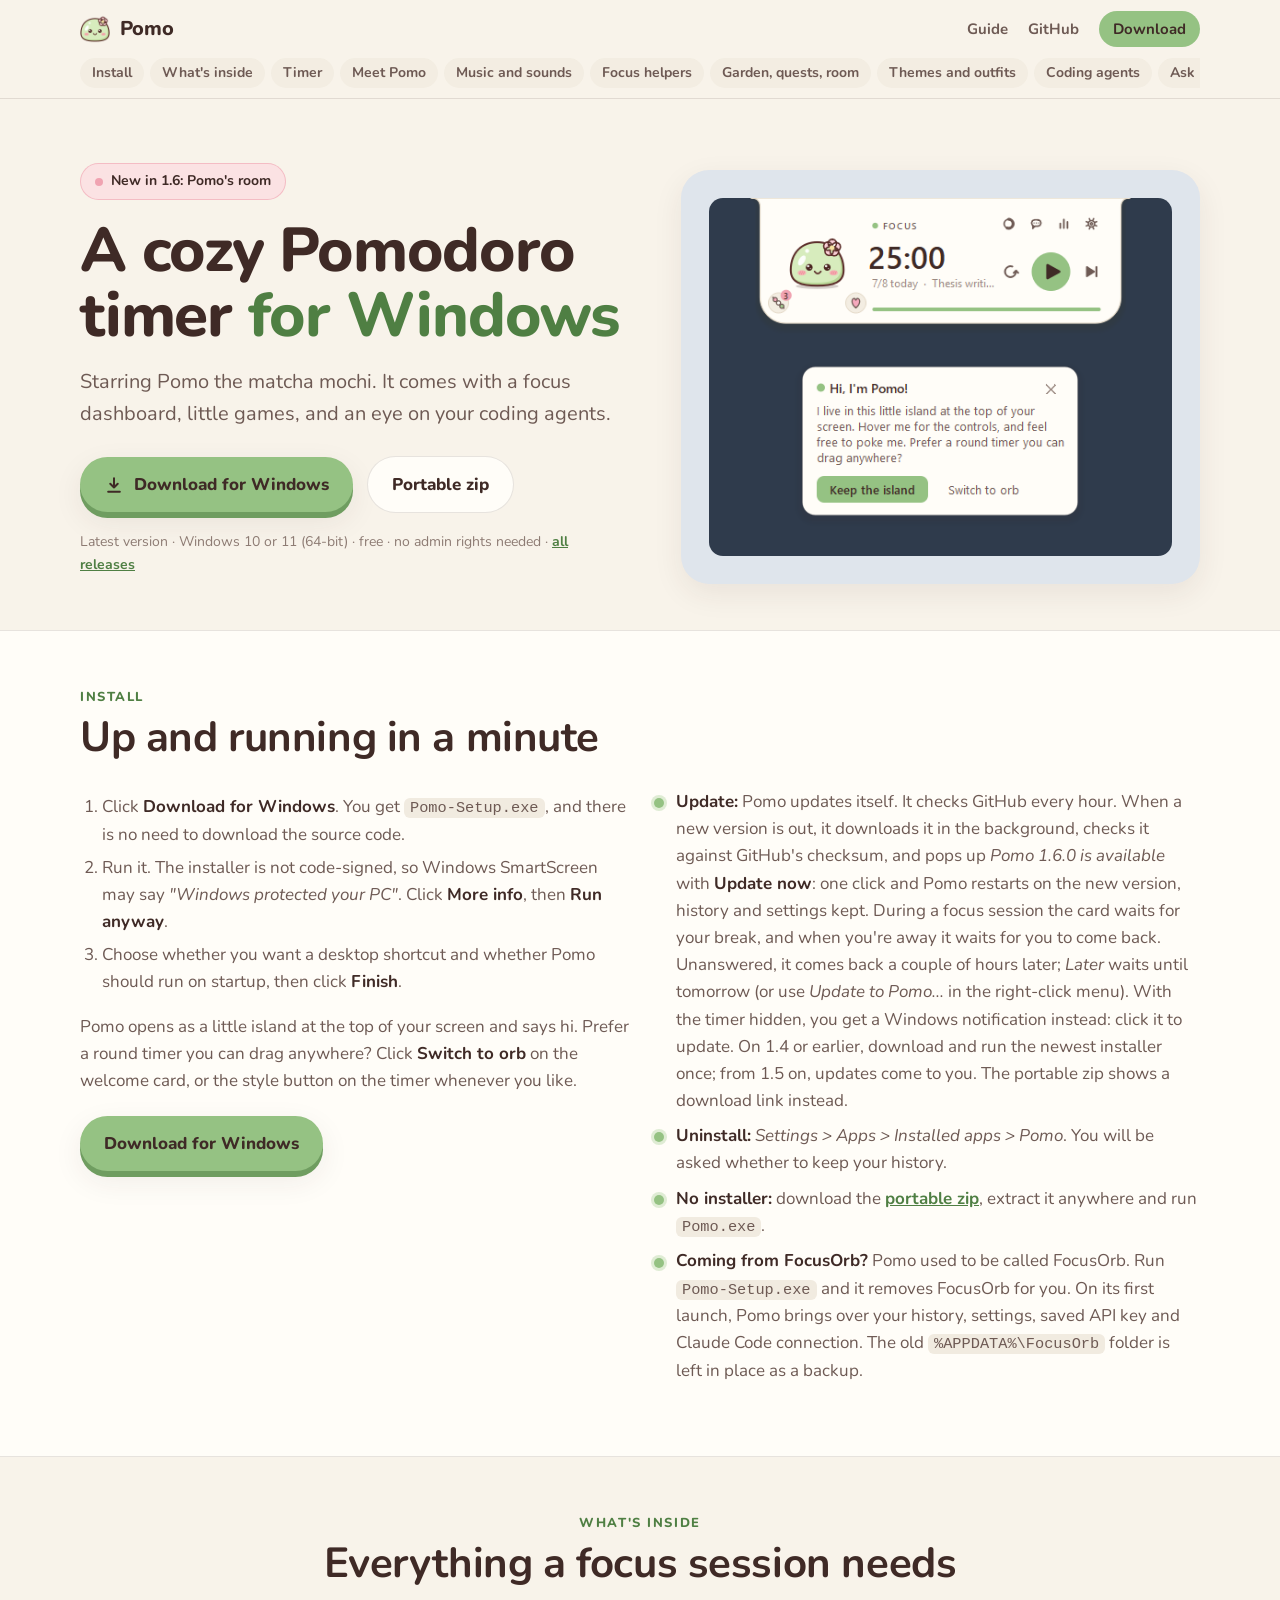
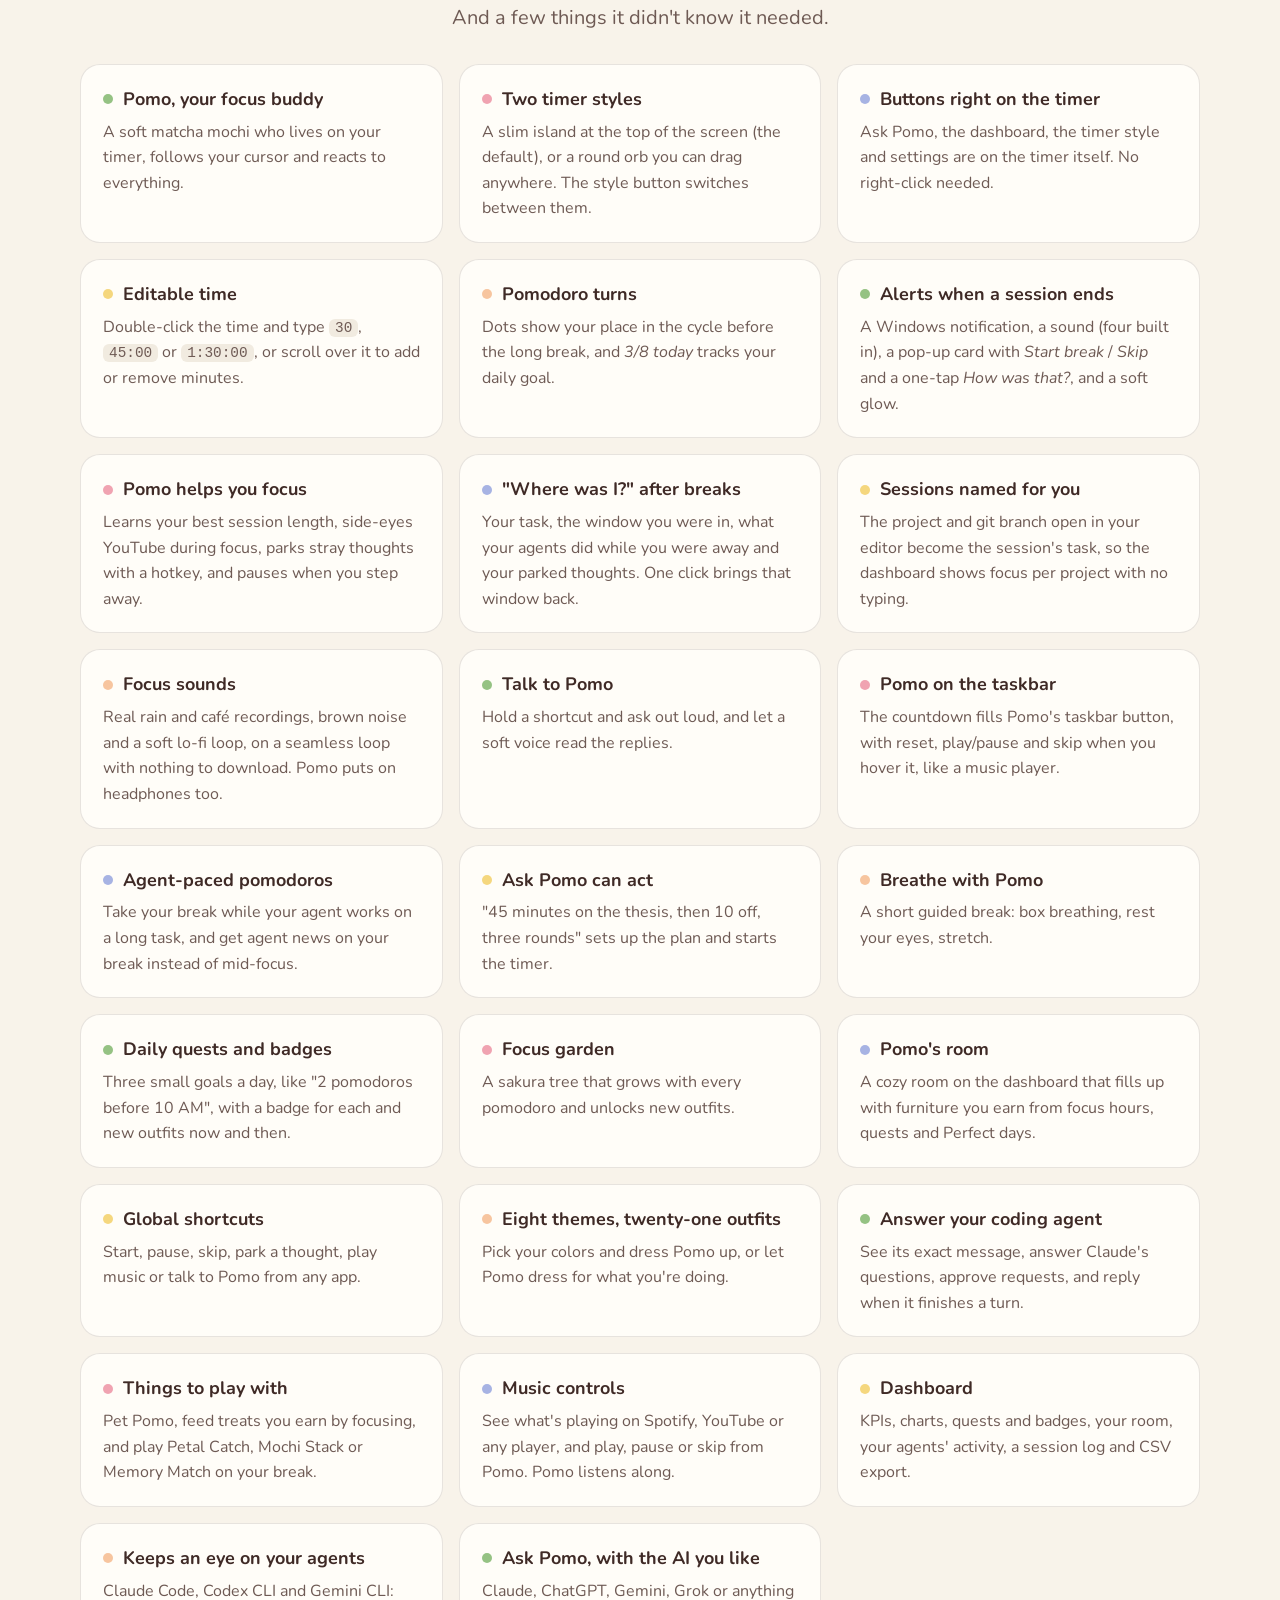
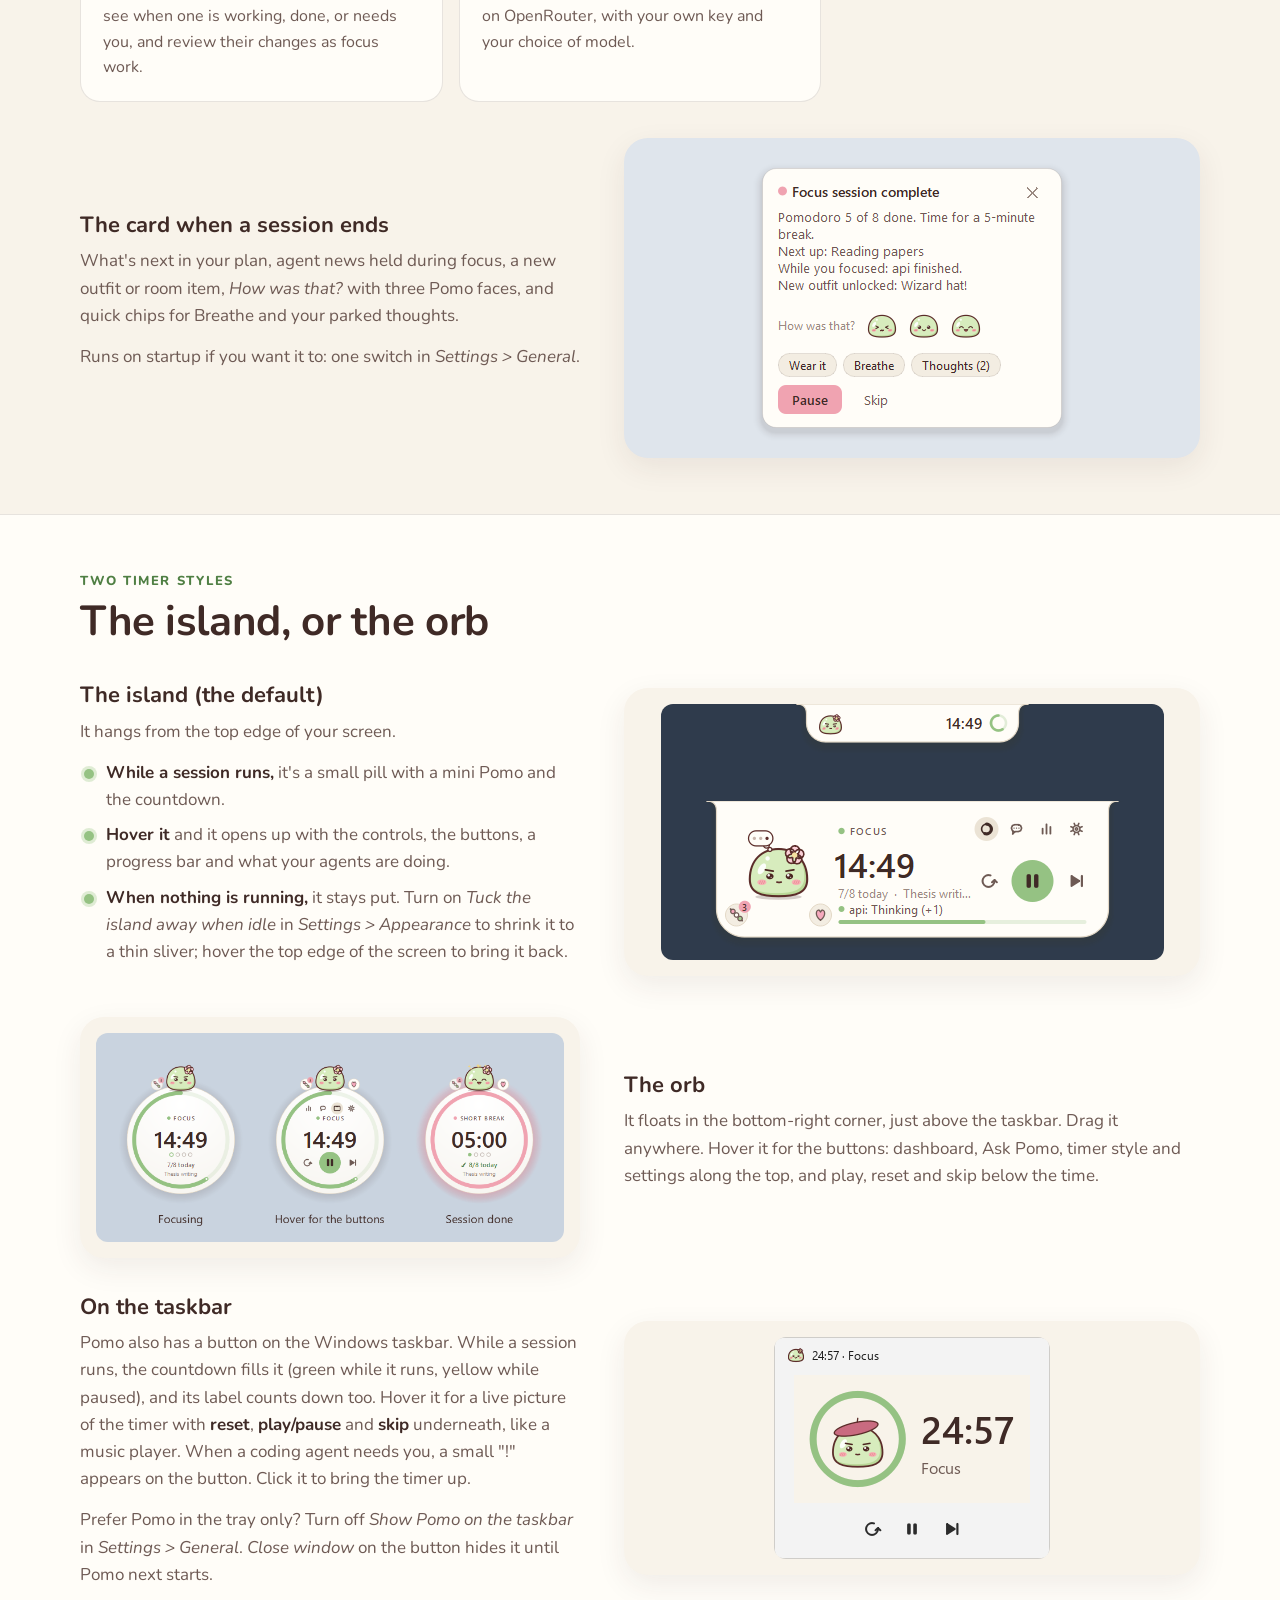
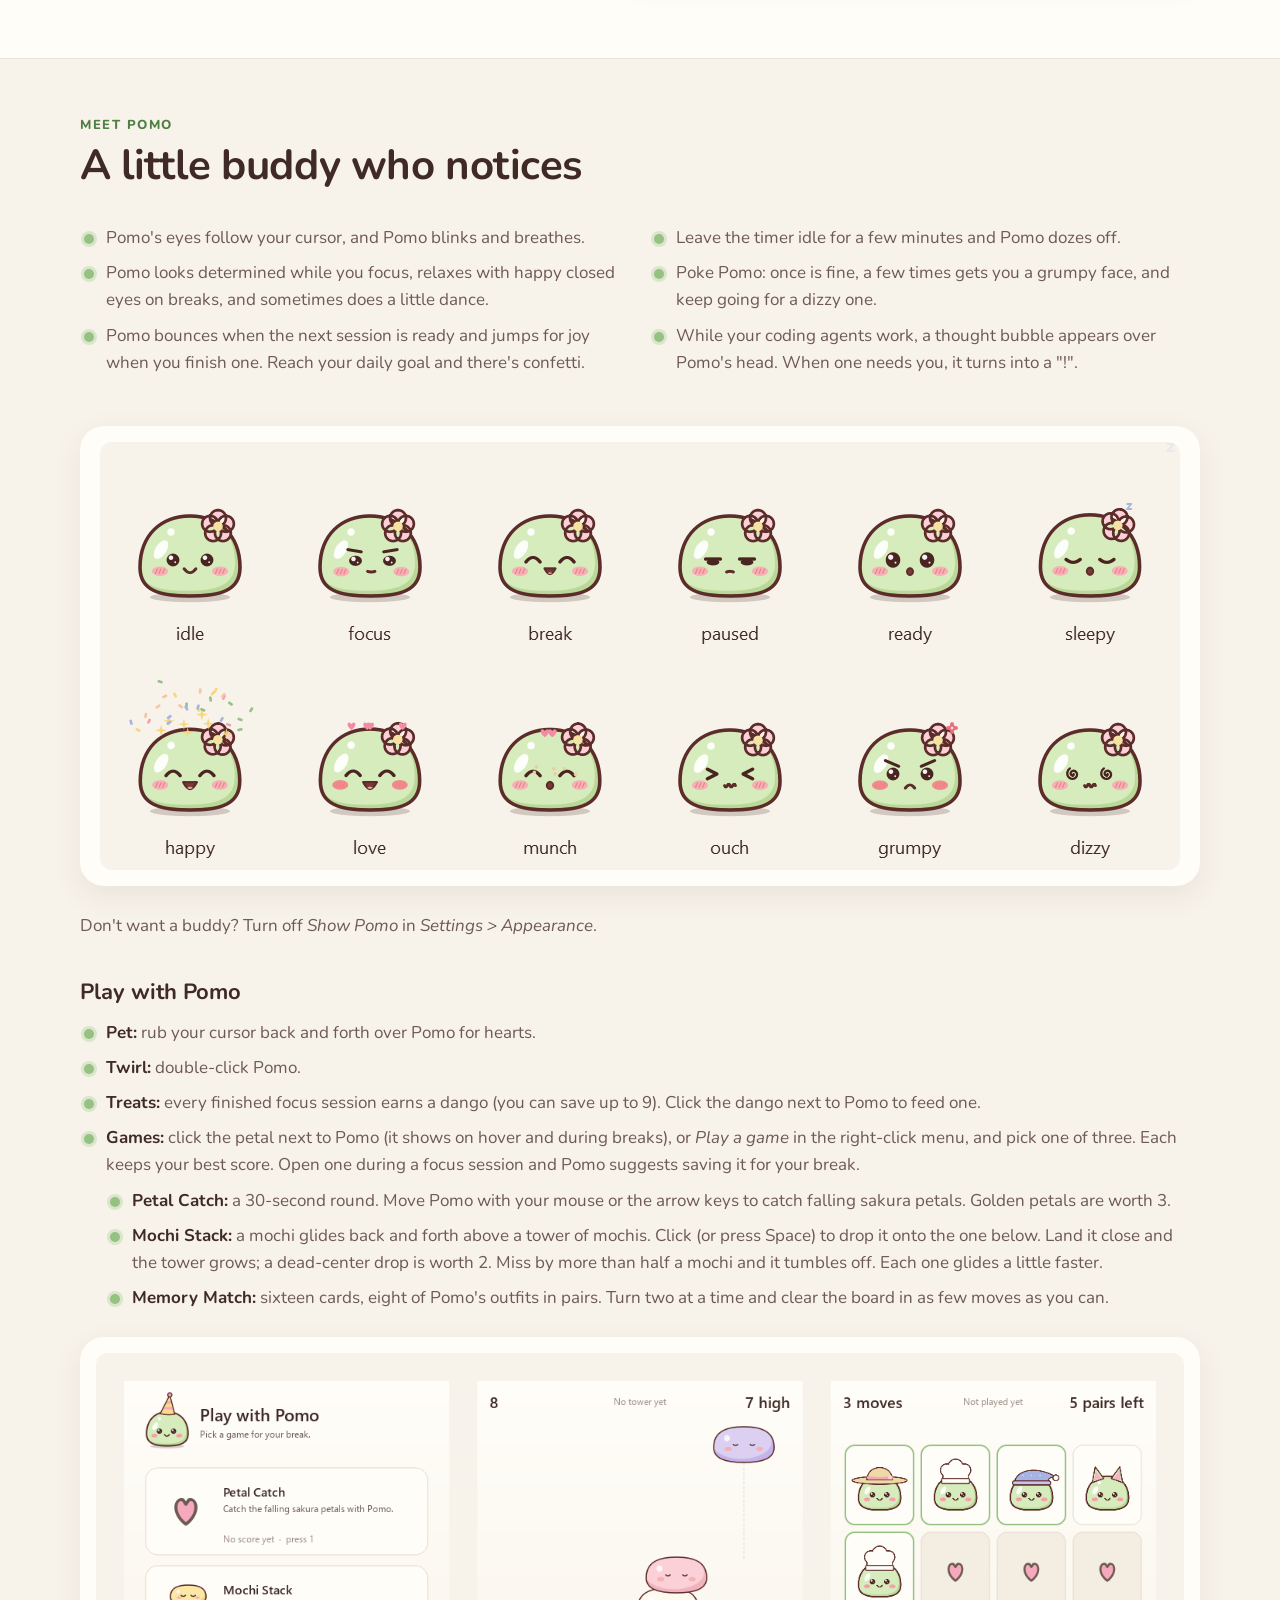
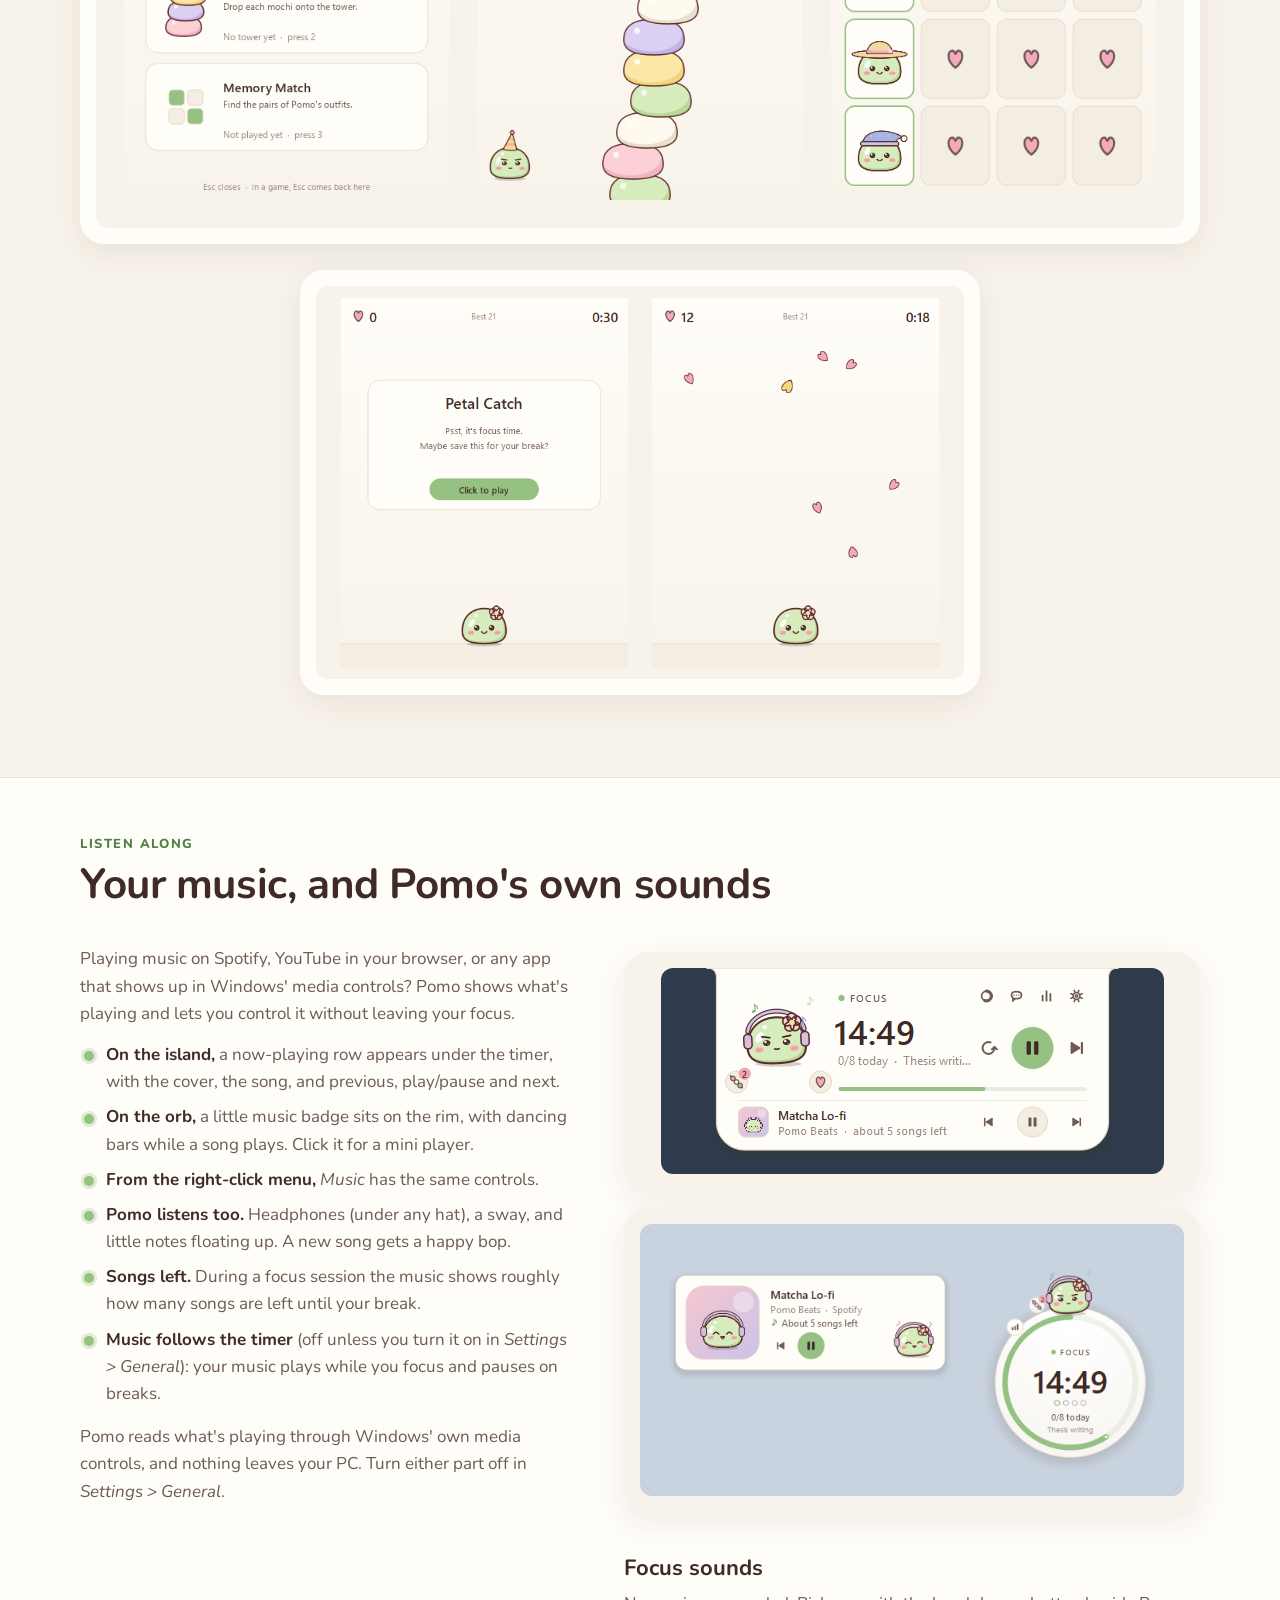
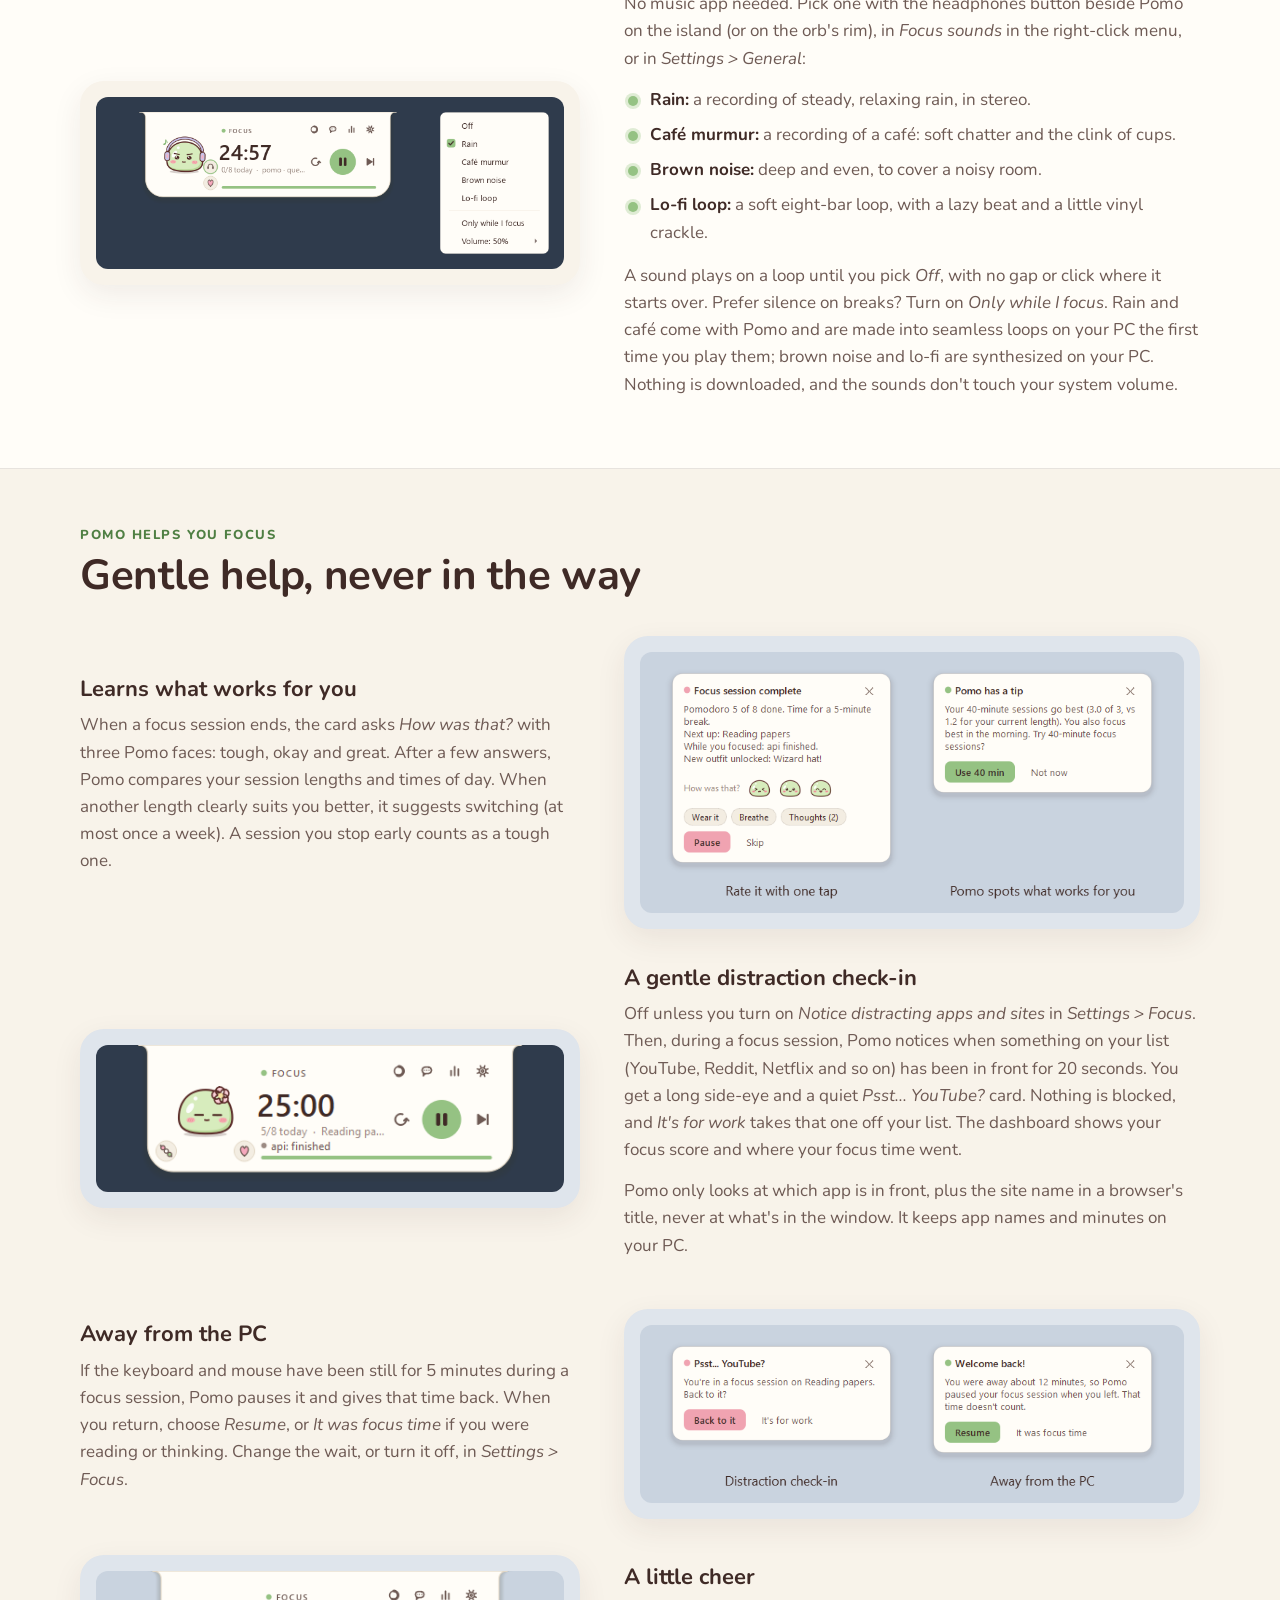
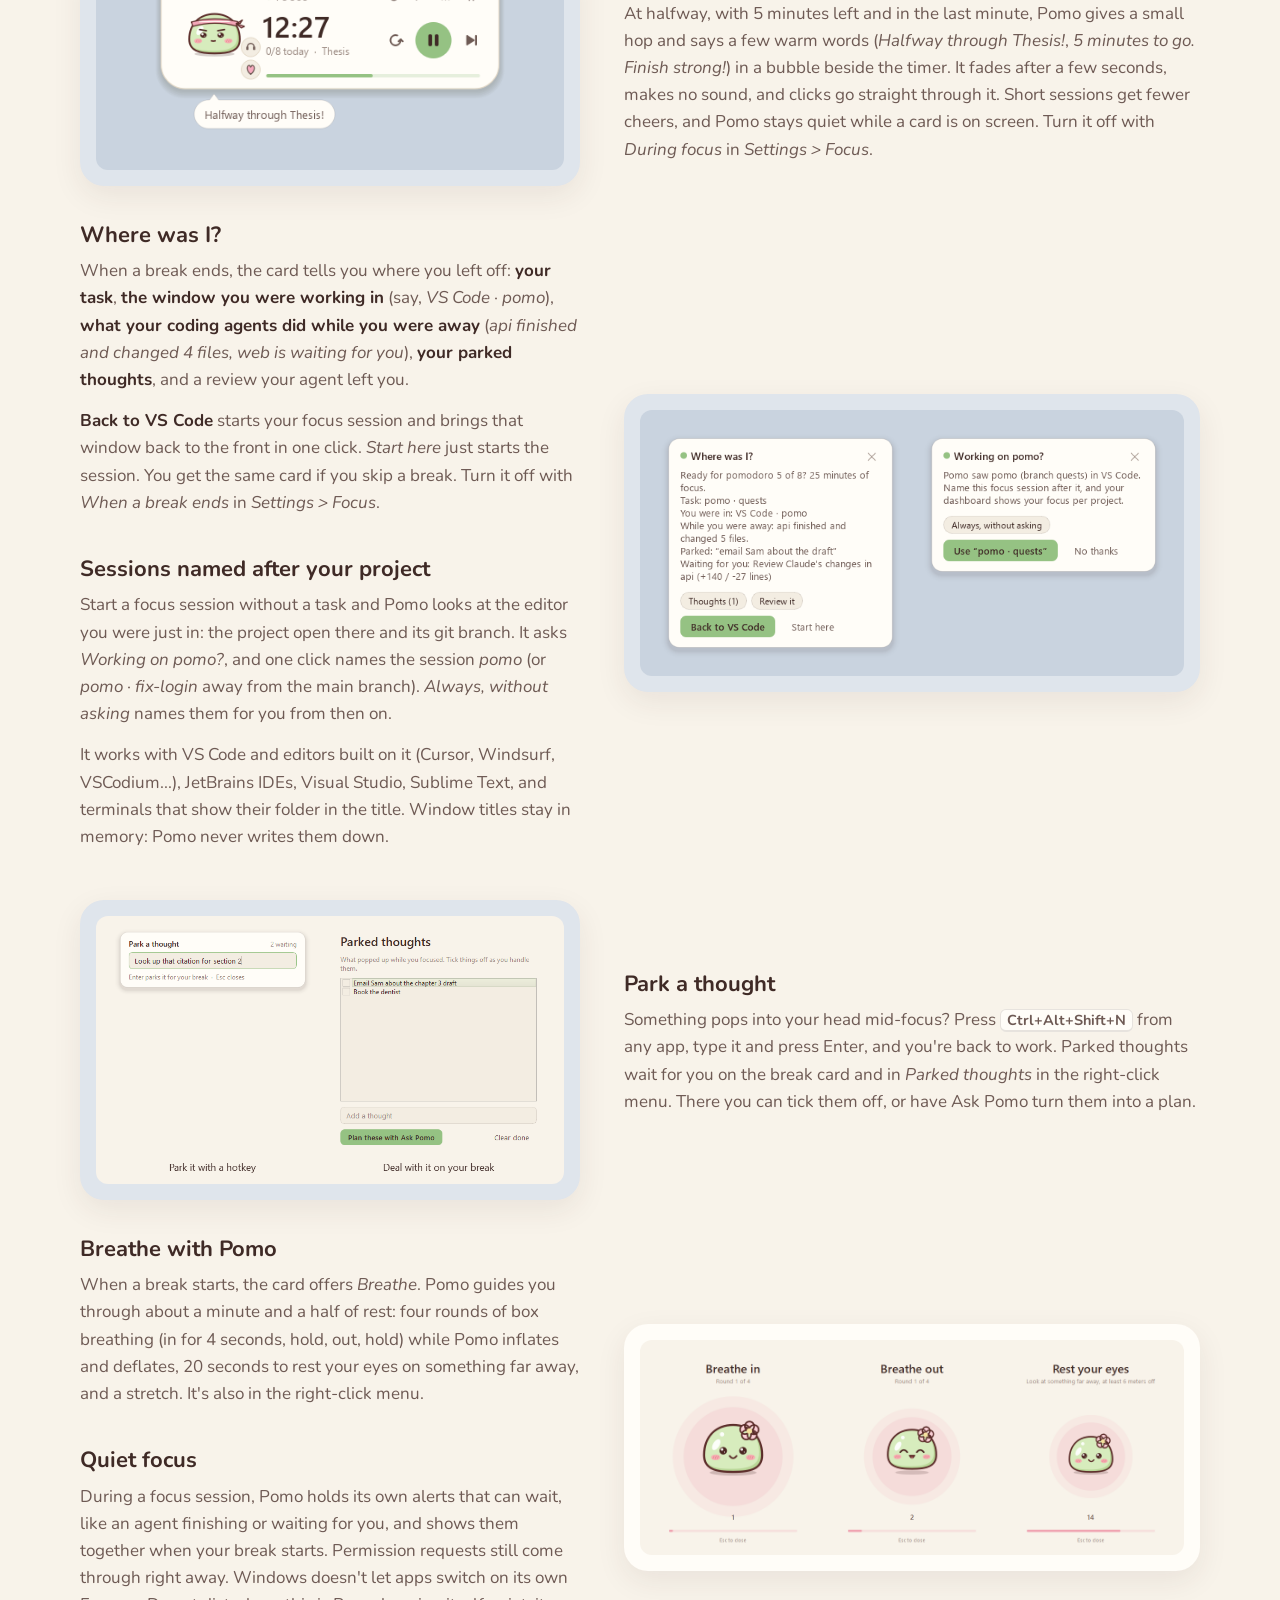
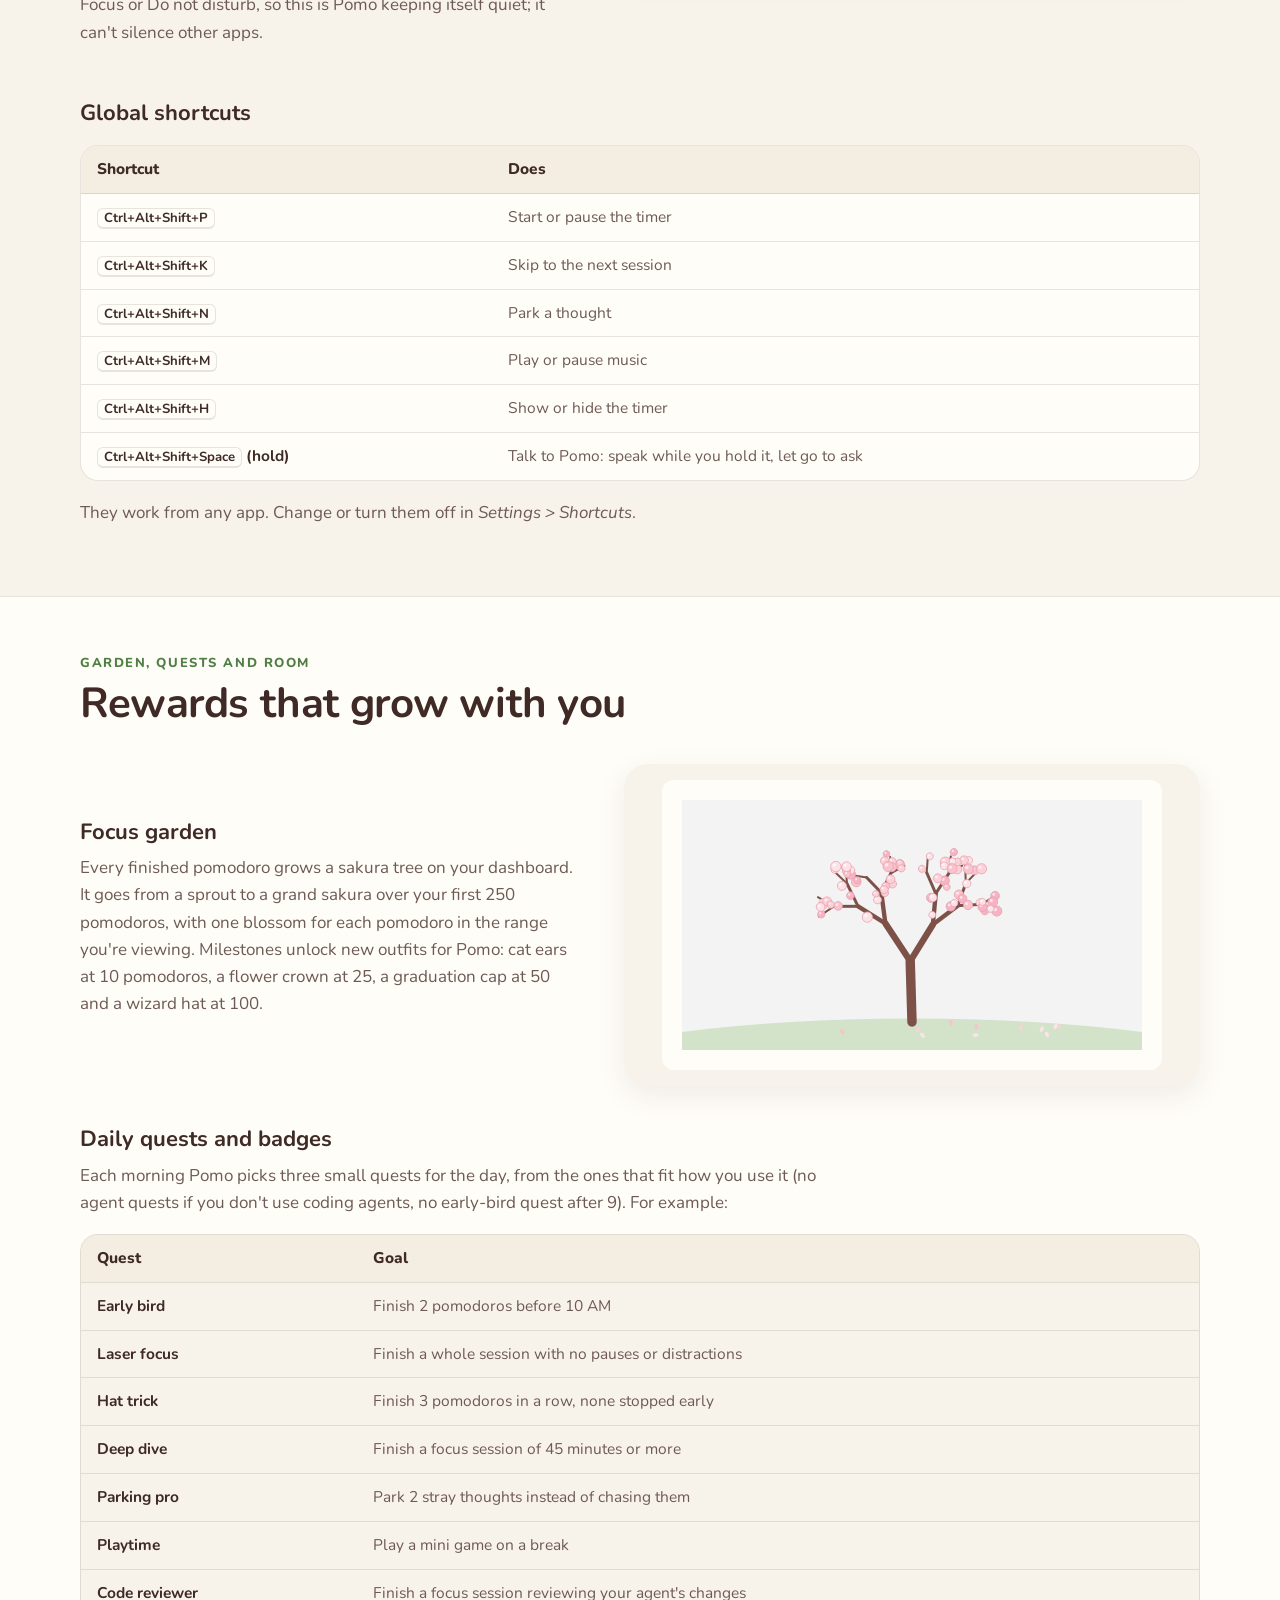
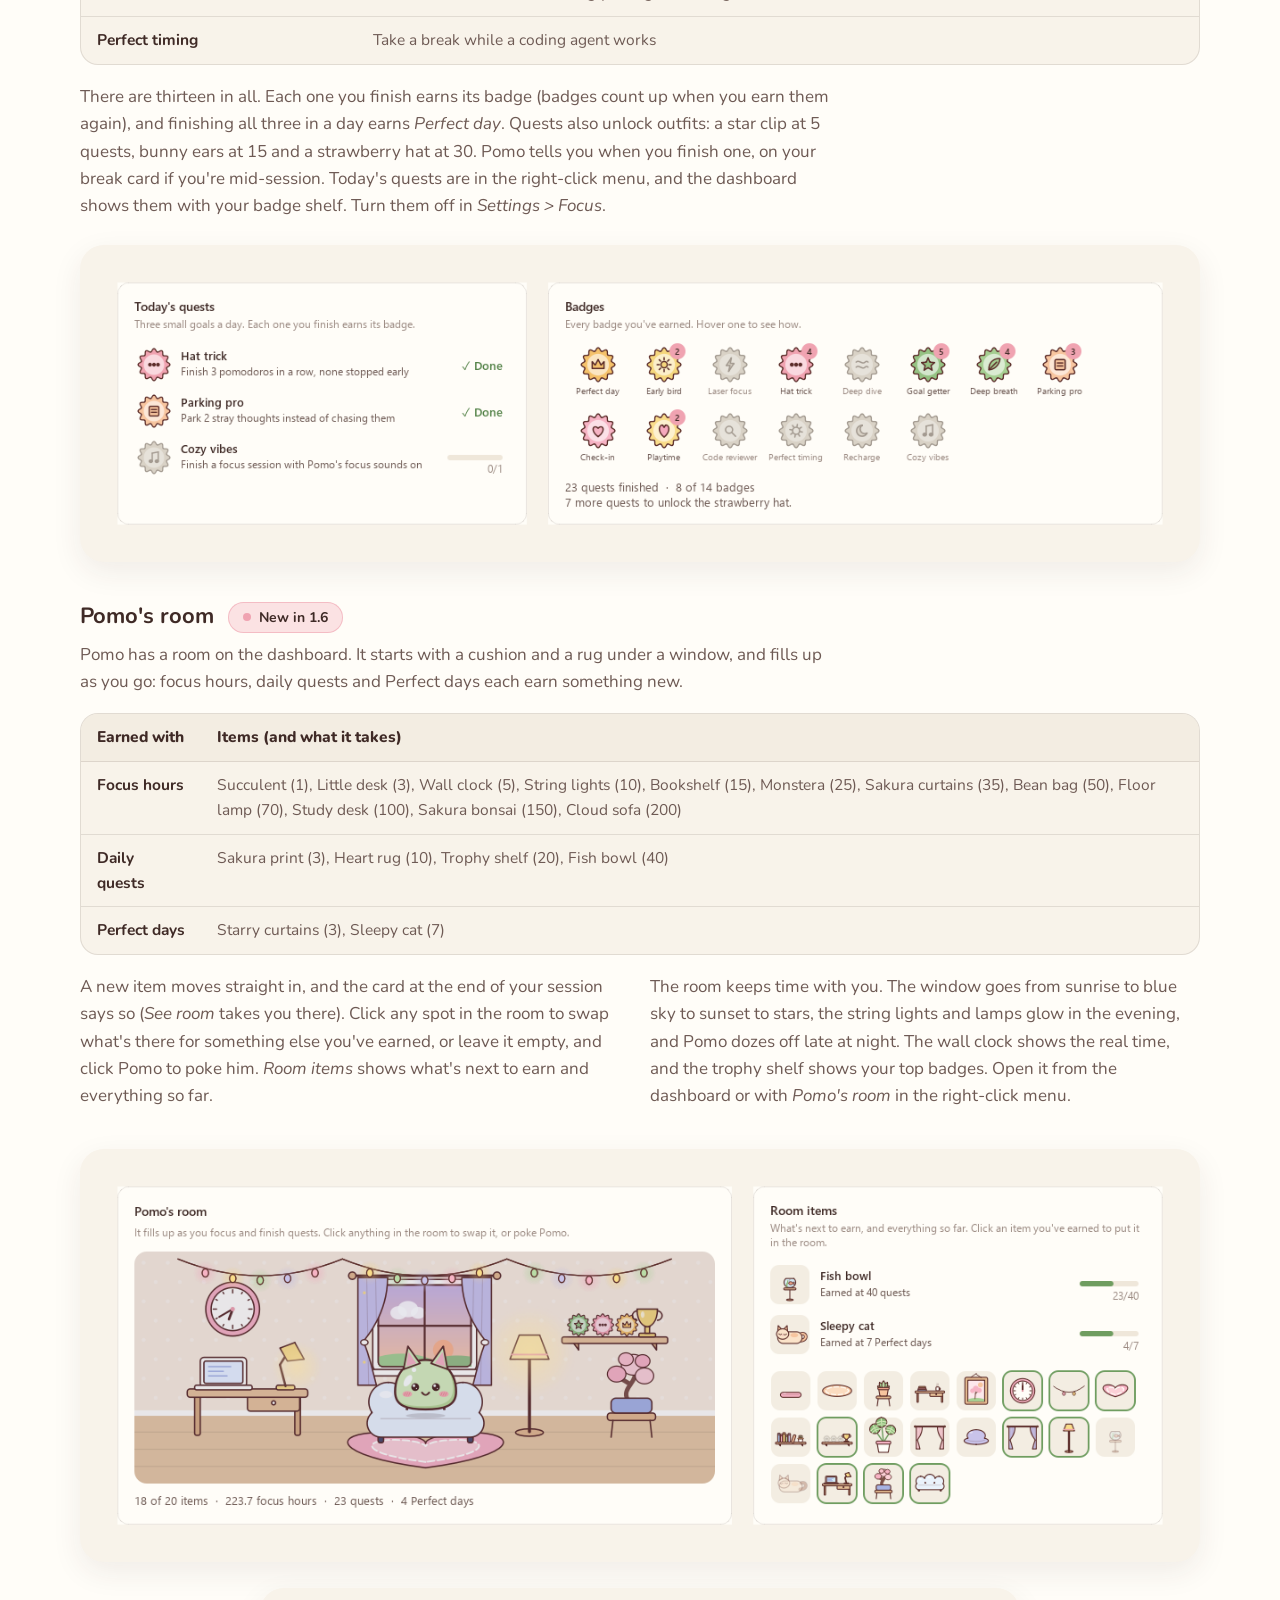
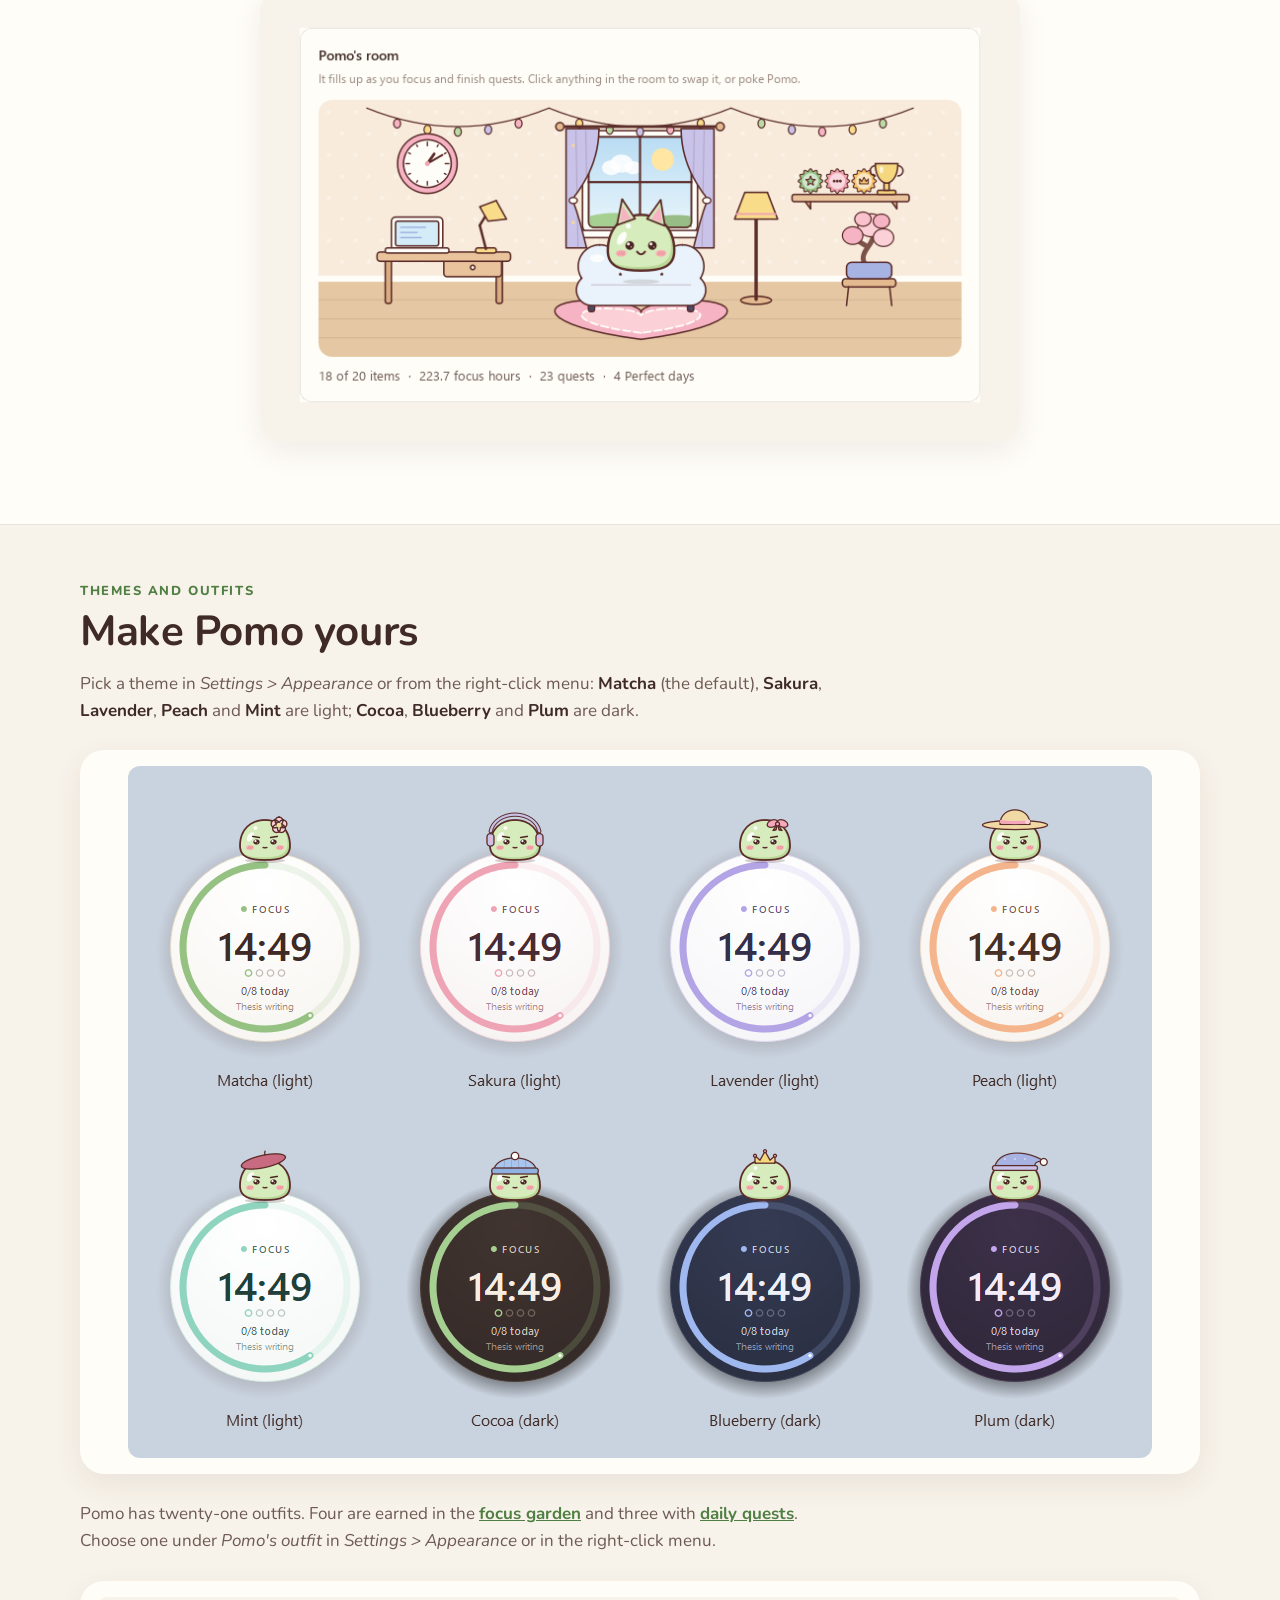
==== docs/index.html @ 57f3928c "Pomo 1.6.1: update pop-up, faster dashboard Updates - Check GitHub every hour (was every 6 hours) - " ====
<!doctype html>
<html lang="en">
<head>
<meta charset="utf-8">
<meta name="viewport" content="width=device-width, initial-scale=1">
<title>Pomo: a cozy Pomodoro timer for Windows</title>
<meta name="description" content="A cozy Pomodoro timer for Windows, starring Pomo the matcha mochi. Focus sessions, gentle breaks, daily quests, a room that fills up as you focus, and an eye on your coding agents. Free.">
<meta property="og:title" content="Pomo: a cozy Pomodoro timer for Windows">
<meta property="og:description" content="Focus with Pomo the matcha mochi. Free for Windows 10 and 11.">
<meta property="og:image" content="https://sahilwagh99.github.io/pomo/room.png">
<meta property="og:url" content="https://sahilwagh99.github.io/pomo/">
<meta name="twitter:card" content="summary_large_image">
<link rel="icon" type="image/png" href="icon.png">
<link rel="preconnect" href="https://fonts.googleapis.com">
<link rel="preconnect" href="https://fonts.gstatic.com" crossorigin>
<link href="https://fonts.googleapis.com/css2?family=Nunito:wght@400;600;700;800&display=swap" rel="stylesheet">
<style>
  :root {
    --page: #f8f3ea;
    --surface: #fffdf8;
    --raised: #f3ede2;
    --ink: #3f2a26;
    --ink-2: #6e5a54;
    --muted: #8d7b73;
    --line: rgba(63, 42, 38, 0.12);
    --matcha: #95c283;
    --matcha-deep: #4f7f43;
    --sakura: #f0a3b1;
    --lavender: #a7b3e3;
    --butter: #f5d77e;
    --peach: #f7c59f;
    --desk: #dfe5ec;
    --code: #f1ebe0;
    --shadow: 0 10px 30px rgba(63, 42, 38, 0.08);
  }
  @media (prefers-color-scheme: dark) {
    :root {
      --page: #251e1c;
      --surface: #2f2623;
      --raised: #3a2f2b;
      --ink: #f6ede3;
      --ink-2: #d2c3b6;
      --muted: #a39188;
      --line: rgba(246, 237, 227, 0.12);
      --matcha: #a6cf92;
      --matcha-deep: #a9cf8f;
      --desk: #3a3440;
      --code: #3a2f2b;
      --shadow: 0 10px 30px rgba(0, 0, 0, 0.35);
    }
  }
  * { box-sizing: border-box; }
  html { scroll-behavior: smooth; scroll-padding-top: 116px; }
  body {
    margin: 0;
    background: var(--page);
    color: var(--ink);
    font: 17px/1.6 "Nunito", "Segoe UI", system-ui, sans-serif;
    -webkit-font-smoothing: antialiased;
  }
  img { max-width: 100%; height: auto; display: block; }
  a { color: inherit; }
  p a, li a, td a { color: var(--matcha-deep); font-weight: 700; }
  code { background: var(--code); padding: 1px 6px; border-radius: 6px; font-size: .9em;
         font-family: "Cascadia Code", Consolas, monospace; overflow-wrap: anywhere; }
  kbd { background: var(--surface); border: 1px solid var(--line); border-bottom-width: 2px; border-radius: 6px;
        padding: 0 6px; font: 700 .85em "Nunito", "Segoe UI", sans-serif; white-space: nowrap; }
  pre { background: var(--code); border-radius: 14px; padding: 16px 18px; overflow-x: auto; font-size: 14px; line-height: 1.5; }
  pre code { background: none; padding: 0; }
  .wrap { width: min(1120px, 100% - 32px); margin-inline: auto; }

  /* nav */
  header.top { position: sticky; top: 0; z-index: 10; background: color-mix(in srgb, var(--page) 90%, transparent);
               backdrop-filter: blur(10px); border-bottom: 1px solid var(--line); }
  .bar { display: flex; align-items: center; gap: 24px; height: 58px; }
  .brand { display: flex; align-items: center; gap: 10px; font-weight: 800; font-size: 20px; text-decoration: none; }
  .brand img { width: 30px; height: 30px; }
  .bar .links { display: flex; gap: 20px; margin-left: auto; font-weight: 700; font-size: 15px; align-items: center; }
  .bar .links a { text-decoration: none; color: var(--ink-2); }
  .bar .links a:hover { color: var(--ink); }
  .bar .links a.get { background: var(--matcha); color: #3f2a26; padding: 6px 14px; border-radius: 999px; }
  .sections { display: flex; gap: 6px; overflow-x: auto; padding: 0 0 10px; scrollbar-width: none; }
  .sections::-webkit-scrollbar { display: none; }
  .sections a { flex: none; text-decoration: none; font-size: 14px; font-weight: 700; color: var(--ink-2);
                padding: 4px 12px; border-radius: 999px; background: var(--raised); }
  .sections a:hover { color: var(--ink); background: color-mix(in srgb, var(--matcha) 35%, var(--raised)); }

  /* buttons */
  .btn { display: inline-flex; align-items: center; gap: 10px; padding: 14px 24px; border-radius: 999px;
         font-weight: 800; font-size: 17px; text-decoration: none; transition: transform .15s ease, box-shadow .15s ease; }
  .btn:hover { transform: translateY(-2px); }
  .btn-primary { background: var(--matcha); color: #3f2a26; box-shadow: 0 6px 0 #6f9d60, var(--shadow); }
  .btn-primary:hover { box-shadow: 0 8px 0 #6f9d60, var(--shadow); }
  .btn-secondary { background: var(--surface); color: var(--ink); border: 1.5px solid var(--line); }
  .btn svg { width: 20px; height: 20px; }

  /* hero */
  .hero { padding: 64px 0 40px; }
  .hero .wrap { display: grid; grid-template-columns: 1.05fr 1fr; gap: 56px; align-items: center; }
  .chip { display: inline-flex; align-items: center; gap: 8px; padding: 6px 14px; border-radius: 999px;
          background: color-mix(in srgb, var(--sakura) 30%, var(--surface)); color: var(--ink); font-weight: 700;
          font-size: 14px; text-decoration: none; border: 1px solid color-mix(in srgb, var(--sakura) 60%, transparent); }
  .chip::before { content: ""; width: 8px; height: 8px; border-radius: 50%; background: var(--sakura); }
  h1 { font-size: clamp(38px, 5.4vw, 62px); line-height: 1.05; letter-spacing: -0.02em; margin: 18px 0; font-weight: 800; }
  h1 .soft { color: var(--matcha-deep); }
  .lead { font-size: 20px; color: var(--ink-2); margin: 0 0 26px; max-width: 36em; }
  .actions { display: flex; flex-wrap: wrap; gap: 14px; align-items: center; }
  .fine { margin-top: 18px; color: var(--muted); font-size: 14px; }
  .stage { background: var(--desk); border-radius: 28px; padding: 28px; box-shadow: var(--shadow); }
  .stage img { margin-inline: auto; border-radius: 14px; }

  /* sections */
  section { padding: 56px 0; }
  section.alt { background: var(--surface); border-block: 1px solid var(--line); }
  section.alt .shot, section.alt .card, section.alt .table-wrap { background: var(--page); }
  .eyebrow { text-transform: uppercase; letter-spacing: .12em; font-size: 13px; font-weight: 800; color: var(--matcha-deep); }
  h2 { font-size: clamp(30px, 3.6vw, 42px); line-height: 1.15; margin: 6px 0 14px; letter-spacing: -0.01em; }
  h3 { font-size: 22px; margin: 40px 0 8px; line-height: 1.25; }
  h3:first-child { margin-top: 0; }
  h4 { font-size: 18px; margin: 0 0 6px; }
  p { margin: 0 0 14px; }
  .muted { color: var(--ink-2); }
  .center { text-align: center; }
  .center .lead { margin-inline: auto; }
  .prose { max-width: 760px; }
  .prose p, .prose li { color: var(--ink-2); }

  ul.dots { padding: 0; margin: 12px 0 16px; list-style: none; }
  ul.dots li { padding-left: 26px; position: relative; margin: 8px 0; color: var(--ink-2); }
  ul.dots li::before { content: ""; position: absolute; left: 4px; top: .6em; width: 10px; height: 10px; border-radius: 50%;
                       background: var(--matcha); box-shadow: 0 0 0 3px color-mix(in srgb, var(--matcha) 30%, transparent); }
  ul.dots li b, .prose b { color: var(--ink); }
  ul.dots ul { margin: 6px 0 0; }
  ol.steps { padding-left: 22px; color: var(--ink-2); }
  ol.steps li { margin: 6px 0; }
  ol.steps b { color: var(--ink); }

  /* layout pieces */
  .spot { display: grid; grid-template-columns: 1fr 1.15fr; gap: 44px; align-items: center; margin-top: 36px; }
  .spot.flip > :first-child { order: 2; }
  .shot { background: var(--surface); border-radius: 24px; padding: 16px; box-shadow: var(--shadow); }
  .shot img { border-radius: 12px; margin-inline: auto; }
  .shot.desk { background: var(--desk); }
  .shot.small img { max-width: 360px; }
  .figure { margin: 26px 0; }
  .two { display: grid; grid-template-columns: 1fr 1fr; gap: 20px; }
  .grid { display: grid; grid-template-columns: repeat(3, 1fr); gap: 16px; margin-top: 30px; }
  .card { background: var(--surface); border: 1px solid var(--line); border-radius: 20px; padding: 20px 22px; }
  .card p { margin: 0; color: var(--ink-2); font-size: 16px; }
  .card h4 { display: flex; gap: 10px; align-items: center; }
  .card h4::before { content: ""; width: 10px; height: 10px; border-radius: 50%; background: var(--c, var(--matcha)); flex: none; }
  .note { background: color-mix(in srgb, var(--butter) 22%, var(--surface)); border-radius: 16px; padding: 14px 18px;
          color: var(--ink-2); font-size: 16px; margin: 18px 0; }
  .fade { max-height: 620px; overflow: hidden; position: relative; }
  .fade::after { content: ""; position: absolute; inset: auto 0 0 0; height: 160px;
                 background: linear-gradient(transparent, var(--surface)); }
  details { background: var(--surface); border: 1px solid var(--line); border-radius: 16px; padding: 12px 18px; margin: 16px 0; }
  details summary { cursor: pointer; font-weight: 800; }
  details pre { margin: 12px 0 4px; }

  /* tables */
  .table-wrap { overflow-x: auto; background: var(--surface); border: 1px solid var(--line); border-radius: 18px; margin: 18px 0; }
  table { border-collapse: collapse; width: 100%; font-size: 15.5px; }
  th, td { text-align: left; padding: 11px 16px; vertical-align: top; border-bottom: 1px solid var(--line); }
  th { font-weight: 800; background: var(--raised); color: var(--ink); white-space: nowrap; }
  td { color: var(--ink-2); }
  td:first-child { color: var(--ink); font-weight: 700; }
  tr:last-child td { border-bottom: 0; }

  /* footer */
  .cta { text-align: center; padding: 76px 0; }
  .cta img { width: 96px; margin: 0 auto 18px; }
  .cta .actions { justify-content: center; }
  footer { border-top: 1px solid var(--line); padding: 28px 0 40px; color: var(--muted); font-size: 14px; }
  footer .wrap { display: flex; flex-wrap: wrap; gap: 12px 24px; justify-content: space-between; }
  footer a { color: var(--ink-2); text-decoration: none; margin-right: 18px; }
  footer a:hover { color: var(--ink); }

  @media (max-width: 900px) {
    .hero .wrap, .spot, .two { grid-template-columns: 1fr; gap: 28px; }
    .spot.flip > :first-child { order: 0; }
    .grid { grid-template-columns: repeat(2, 1fr); }
    .bar .links a.optional { display: none; }
  }
  @media (max-width: 560px) {
    .grid { grid-template-columns: 1fr; }
    .hero { padding-top: 36px; }
    .stage, .shot { padding: 10px; border-radius: 18px; }
    section { padding: 44px 0; }
    th, td { padding: 9px 12px; }
  }
</style>
</head>
<body>

<header class="top">
  <div class="wrap">
    <div class="bar">
      <a class="brand" href="#top"><img src="icon.png" alt="" width="30" height="30">Pomo</a>
      <div class="links">
        <a class="optional" href="https://github.com/sahilwagh99/pomo/wiki">Guide</a>
        <a class="optional" href="https://github.com/sahilwagh99/pomo">GitHub</a>
        <a class="get" href="#install">Download</a>
      </div>
    </div>
    <nav class="sections" aria-label="Sections">
      <a href="#install">Install</a>
      <a href="#inside">What's inside</a>
      <a href="#timer">Timer</a>
      <a href="#meet">Meet Pomo</a>
      <a href="#music">Music and sounds</a>
      <a href="#focus">Focus helpers</a>
      <a href="#rewards">Garden, quests, room</a>
      <a href="#looks">Themes and outfits</a>
      <a href="#agents">Coding agents</a>
      <a href="#ask">Ask Pomo</a>
      <a href="#controls">Controls</a>
      <a href="#dashboard">Dashboard</a>
      <a href="#settings">Settings</a>
      <a href="#developers">Developers</a>
    </nav>
  </div>
</header>

<section class="hero" id="top">
  <div class="wrap">
    <div>
      <a class="chip" href="#room">New in 1.6: Pomo's room</a>
      <h1>A cozy Pomodoro timer <span class="soft">for Windows</span></h1>
      <p class="lead">Starring Pomo the matcha mochi. It comes with a focus dashboard, little games, and an eye on your coding agents.</p>
      <div class="actions">
        <a class="btn btn-primary" href="https://github.com/sahilwagh99/pomo/releases/latest/download/Pomo-Setup.exe">
          <svg viewBox="0 0 24 24" fill="none" stroke="currentColor" stroke-width="2.4" stroke-linecap="round" stroke-linejoin="round"><path d="M12 4v11m0 0l-4.5-4.5M12 15l4.5-4.5M5 20h14"/></svg>
          Download for Windows
        </a>
        <a class="btn btn-secondary" href="https://github.com/sahilwagh99/pomo/releases/latest/download/Pomo-portable.zip">Portable zip</a>
      </div>
      <p class="fine"><span class="version">Latest version</span> &middot; Windows 10 or 11 (64-bit) &middot; free &middot; no admin rights needed &middot; <a href="https://github.com/sahilwagh99/pomo/releases">all releases</a></p>
    </div>
    <div class="stage">
      <img src="hero.png" alt="Pomo's island at the top of the screen, with the first-launch card: Keep the island or Switch to orb" width="503" height="389">
    </div>
  </div>
</section>

<!-- ================================================================ install -->
<section class="alt" id="install">
  <div class="wrap">
    <div class="eyebrow">Install</div>
    <h2>Up and running in a minute</h2>
    <div class="two">
      <div class="prose">
        <ol class="steps">
          <li>Click <b>Download for Windows</b>. You get <code>Pomo-Setup.exe</code>, and there is no need to download the source code.</li>
          <li>Run it. The installer is not code-signed, so Windows SmartScreen may say <i>"Windows protected your PC"</i>. Click <b>More info</b>, then <b>Run anyway</b>.</li>
          <li>Choose whether you want a desktop shortcut and whether Pomo should run on startup, then click <b>Finish</b>.</li>
        </ol>
        <p>Pomo opens as a little island at the top of your screen and says hi. Prefer a round timer you can drag anywhere? Click <b>Switch to orb</b> on the welcome card, or the style button on the timer whenever you like.</p>
        <div class="actions" style="margin-top: 22px">
          <a class="btn btn-primary" href="https://github.com/sahilwagh99/pomo/releases/latest/download/Pomo-Setup.exe">Download for Windows</a>
        </div>
      </div>
      <div class="prose">
        <ul class="dots">
          <li><b>Update:</b> Pomo updates itself. It checks GitHub every hour. When a new version is out, it downloads it in the background, checks it against GitHub's checksum, and pops up <i>Pomo 1.6.0 is available</i> with <b>Update now</b>: one click and Pomo restarts on the new version, history and settings kept. During a focus session the card waits for your break, and when you're away it waits for you to come back. Unanswered, it comes back a couple of hours later; <i>Later</i> waits until tomorrow (or use <i>Update to Pomo...</i> in the right-click menu). With the timer hidden, you get a Windows notification instead: click it to update. On 1.4 or earlier, download and run the newest installer once; from 1.5 on, updates come to you. The portable zip shows a download link instead.</li>
          <li><b>Uninstall:</b> <i>Settings &gt; Apps &gt; Installed apps &gt; Pomo</i>. You will be asked whether to keep your history.</li>
          <li><b>No installer:</b> download the <a href="https://github.com/sahilwagh99/pomo/releases/latest/download/Pomo-portable.zip">portable zip</a>, extract it anywhere and run <code>Pomo.exe</code>.</li>
          <li><b>Coming from FocusOrb?</b> Pomo used to be called FocusOrb. Run <code>Pomo-Setup.exe</code> and it removes FocusOrb for you. On its first launch, Pomo brings over your history, settings, saved API key and Claude Code connection. The old <code>%APPDATA%\FocusOrb</code> folder is left in place as a backup.</li>
        </ul>
      </div>
    </div>
  </div>
</section>

<!-- ================================================================ what's inside -->
<section id="inside">
  <div class="wrap">
    <div class="center">
      <div class="eyebrow">What's inside</div>
      <h2>Everything a focus session needs</h2>
      <p class="lead">And a few things it didn't know it needed.</p>
    </div>
    <div class="grid">
      <div class="card" style="--c: var(--matcha)"><h4>Pomo, your focus buddy</h4><p>A soft matcha mochi who lives on your timer, follows your cursor and reacts to everything.</p></div>
      <div class="card" style="--c: var(--sakura)"><h4>Two timer styles</h4><p>A slim island at the top of the screen (the default), or a round orb you can drag anywhere. The style button switches between them.</p></div>
      <div class="card" style="--c: var(--lavender)"><h4>Buttons right on the timer</h4><p>Ask Pomo, the dashboard, the timer style and settings are on the timer itself. No right-click needed.</p></div>
      <div class="card" style="--c: var(--butter)"><h4>Editable time</h4><p>Double-click the time and type <code>30</code>, <code>45:00</code> or <code>1:30:00</code>, or scroll over it to add or remove minutes.</p></div>
      <div class="card" style="--c: var(--peach)"><h4>Pomodoro turns</h4><p>Dots show your place in the cycle before the long break, and <i>3/8 today</i> tracks your daily goal.</p></div>
      <div class="card" style="--c: var(--matcha)"><h4>Alerts when a session ends</h4><p>A Windows notification, a sound (four built in), a pop-up card with <i>Start break</i> / <i>Skip</i> and a one-tap <i>How was that?</i>, and a soft glow.</p></div>
      <div class="card" style="--c: var(--sakura)"><h4>Pomo helps you focus</h4><p>Learns your best session length, side-eyes YouTube during focus, parks stray thoughts with a hotkey, and pauses when you step away.</p></div>
      <div class="card" style="--c: var(--lavender)"><h4>"Where was I?" after breaks</h4><p>Your task, the window you were in, what your agents did while you were away and your parked thoughts. One click brings that window back.</p></div>
      <div class="card" style="--c: var(--butter)"><h4>Sessions named for you</h4><p>The project and git branch open in your editor become the session's task, so the dashboard shows focus per project with no typing.</p></div>
      <div class="card" style="--c: var(--peach)"><h4>Focus sounds</h4><p>Real rain and café recordings, brown noise and a soft lo-fi loop, on a seamless loop with nothing to download. Pomo puts on headphones too.</p></div>
      <div class="card" style="--c: var(--matcha)"><h4>Talk to Pomo</h4><p>Hold a shortcut and ask out loud, and let a soft voice read the replies.</p></div>
      <div class="card" style="--c: var(--sakura)"><h4>Pomo on the taskbar</h4><p>The countdown fills Pomo's taskbar button, with reset, play/pause and skip when you hover it, like a music player.</p></div>
      <div class="card" style="--c: var(--lavender)"><h4>Agent-paced pomodoros</h4><p>Take your break while your agent works on a long task, and get agent news on your break instead of mid-focus.</p></div>
      <div class="card" style="--c: var(--butter)"><h4>Ask Pomo can act</h4><p>"45 minutes on the thesis, then 10 off, three rounds" sets up the plan and starts the timer.</p></div>
      <div class="card" style="--c: var(--peach)"><h4>Breathe with Pomo</h4><p>A short guided break: box breathing, rest your eyes, stretch.</p></div>
      <div class="card" style="--c: var(--matcha)"><h4>Daily quests and badges</h4><p>Three small goals a day, like "2 pomodoros before 10 AM", with a badge for each and new outfits now and then.</p></div>
      <div class="card" style="--c: var(--sakura)"><h4>Focus garden</h4><p>A sakura tree that grows with every pomodoro and unlocks new outfits.</p></div>
      <div class="card" style="--c: var(--lavender)"><h4>Pomo's room</h4><p>A cozy room on the dashboard that fills up with furniture you earn from focus hours, quests and Perfect days.</p></div>
      <div class="card" style="--c: var(--butter)"><h4>Global shortcuts</h4><p>Start, pause, skip, park a thought, play music or talk to Pomo from any app.</p></div>
      <div class="card" style="--c: var(--peach)"><h4>Eight themes, twenty-one outfits</h4><p>Pick your colors and dress Pomo up, or let Pomo dress for what you're doing.</p></div>
      <div class="card" style="--c: var(--matcha)"><h4>Answer your coding agent</h4><p>See its exact message, answer Claude's questions, approve requests, and reply when it finishes a turn.</p></div>
      <div class="card" style="--c: var(--sakura)"><h4>Things to play with</h4><p>Pet Pomo, feed treats you earn by focusing, and play Petal Catch, Mochi Stack or Memory Match on your break.</p></div>
      <div class="card" style="--c: var(--lavender)"><h4>Music controls</h4><p>See what's playing on Spotify, YouTube or any player, and play, pause or skip from Pomo. Pomo listens along.</p></div>
      <div class="card" style="--c: var(--butter)"><h4>Dashboard</h4><p>KPIs, charts, quests and badges, your room, your agents' activity, a session log and CSV export.</p></div>
      <div class="card" style="--c: var(--peach)"><h4>Keeps an eye on your agents</h4><p>Claude Code, Codex CLI and Gemini CLI: see when one is working, done, or needs you, and review their changes as focus work.</p></div>
      <div class="card" style="--c: var(--matcha)"><h4>Ask Pomo, with the AI you like</h4><p>Claude, ChatGPT, Gemini, Grok or anything on OpenRouter, with your own key and your choice of model.</p></div>
    </div>
    <div class="spot">
      <div class="prose">
        <h3>The card when a session ends</h3>
        <p>What's next in your plan, agent news held during focus, a new outfit or room item, <i>How was that?</i> with three Pomo faces, and quick chips for Breathe and your parked thoughts.</p>
        <p>Runs on startup if you want it to: one switch in <i>Settings &gt; General</i>.</p>
      </div>
      <div class="shot desk small"><img src="popup.png" alt="The card when a focus session ends: what's next, agent news, a new outfit, How was that? with three Pomo faces, and Breathe and Thoughts" width="328" height="288" loading="lazy"></div>
    </div>
  </div>
</section>

<!-- ================================================================ timer -->
<section class="alt" id="timer">
  <div class="wrap">
    <div class="eyebrow">Two timer styles</div>
    <h2>The island, or the orb</h2>
    <div class="spot">
      <div class="prose">
        <h3>The island (the default)</h3>
        <p>It hangs from the top edge of your screen.</p>
        <ul class="dots">
          <li><b>While a session runs,</b> it's a small pill with a mini Pomo and the countdown.</li>
          <li><b>Hover it</b> and it opens up with the controls, the buttons, a progress bar and what your agents are doing.</li>
          <li><b>When nothing is running,</b> it stays put. Turn on <i>Tuck the island away when idle</i> in <i>Settings &gt; Appearance</i> to shrink it to a thin sliver; hover the top edge of the screen to bring it back.</li>
        </ul>
      </div>
      <div class="shot desk"><img src="island.png" alt="The island: compact while a session runs, and open on hover with the buttons and an agent status line" width="503" height="256" loading="lazy"></div>
    </div>
    <div class="spot flip">
      <div class="prose">
        <h3>The orb</h3>
        <p>It floats in the bottom-right corner, just above the taskbar. Drag it anywhere. Hover it for the buttons: dashboard, Ask Pomo, timer style and settings along the top, and play, reset and skip below the time.</p>
      </div>
      <div class="shot desk"><img src="orb.png" alt="The orb while focusing, on hover with its buttons, and when a session ends" width="822" height="366" loading="lazy"></div>
    </div>
    <div class="spot">
      <div class="prose">
        <h3>On the taskbar</h3>
        <p>Pomo also has a button on the Windows taskbar. While a session runs, the countdown fills it (green while it runs, yellow while paused), and its label counts down too. Hover it for a live picture of the timer with <b>reset</b>, <b>play/pause</b> and <b>skip</b> underneath, like a music player. When a coding agent needs you, a small "!" appears on the button. Click it to bring the timer up.</p>
        <p>Prefer Pomo in the tray only? Turn off <i>Show Pomo on the taskbar</i> in <i>Settings &gt; General</i>. <i>Close window</i> on the button hides it until Pomo next starts.</p>
      </div>
      <div class="shot desk small"><img src="taskbar.png" alt="The taskbar preview: Pomo, 24:57 and Focus inside the progress ring, with reset, pause and skip buttons below" width="276" height="222" loading="lazy"></div>
    </div>
  </div>
</section>

<!-- ================================================================ meet pomo -->
<section id="meet">
  <div class="wrap">
    <div class="eyebrow">Meet Pomo</div>
    <h2>A little buddy who notices</h2>
    <div class="two">
      <ul class="dots">
        <li>Pomo's eyes follow your cursor, and Pomo blinks and breathes.</li>
        <li>Pomo looks determined while you focus, relaxes with happy closed eyes on breaks, and sometimes does a little dance.</li>
        <li>Pomo bounces when the next session is ready and jumps for joy when you finish one. Reach your daily goal and there's confetti.</li>
      </ul>
      <ul class="dots">
        <li>Leave the timer idle for a few minutes and Pomo dozes off.</li>
        <li>Poke Pomo: once is fine, a few times gets you a grumpy face, and keep going for a dizzy one.</li>
        <li>While your coding agents work, a thought bubble appears over Pomo's head. When one needs you, it turns into a "!".</li>
      </ul>
    </div>
    <div class="shot figure"><img src="pomo.png" alt="Pomo's moods: idle, focus, break, paused, ready, sleepy, happy, love, munch, ouch, grumpy, dizzy" width="1080" height="428" loading="lazy"></div>
    <p class="muted">Don't want a buddy? Turn off <i>Show Pomo</i> in <i>Settings &gt; Appearance</i>.</p>

    <h3 id="play">Play with Pomo</h3>
    <ul class="dots">
      <li><b>Pet:</b> rub your cursor back and forth over Pomo for hearts.</li>
      <li><b>Twirl:</b> double-click Pomo.</li>
      <li><b>Treats:</b> every finished focus session earns a dango (you can save up to 9). Click the dango next to Pomo to feed one.</li>
      <li><b>Games:</b> click the petal next to Pomo (it shows on hover and during breaks), or <i>Play a game</i> in the right-click menu, and pick one of three. Each keeps your best score. Open one during a focus session and Pomo suggests saving it for your break.
        <ul class="dots">
          <li><b>Petal Catch:</b> a 30-second round. Move Pomo with your mouse or the arrow keys to catch falling sakura petals. Golden petals are worth 3.</li>
          <li><b>Mochi Stack:</b> a mochi glides back and forth above a tower of mochis. Click (or press Space) to drop it onto the one below. Land it close and the tower grows; a dead-center drop is worth 2. Miss by more than half a mochi and it tumbles off. Each one glides a little faster.</li>
          <li><b>Memory Match:</b> sixteen cards, eight of Pomo's outfits in pairs. Turn two at a time and clear the board in as few moves as you can.</li>
        </ul>
      </li>
    </ul>
    <div class="shot figure"><img src="games.png" alt="The games picker, a seven-mochi tower in Mochi Stack, and Memory Match with three pairs found" width="1404" height="612" loading="lazy"></div>
    <div class="shot figure" style="max-width: 680px; margin-inline: auto"><img src="game.png" alt="Petal Catch: the start screen, and a round in progress" width="948" height="576" loading="lazy"></div>
  </div>
</section>

<!-- ================================================================ music -->
<section class="alt" id="music">
  <div class="wrap">
    <div class="eyebrow">Listen along</div>
    <h2>Your music, and Pomo's own sounds</h2>
    <div class="spot">
      <div class="prose">
        <p>Playing music on Spotify, YouTube in your browser, or any app that shows up in Windows' media controls? Pomo shows what's playing and lets you control it without leaving your focus.</p>
        <ul class="dots">
          <li><b>On the island,</b> a now-playing row appears under the timer, with the cover, the song, and previous, play/pause and next.</li>
          <li><b>On the orb,</b> a little music badge sits on the rim, with dancing bars while a song plays. Click it for a mini player.</li>
          <li><b>From the right-click menu,</b> <i>Music</i> has the same controls.</li>
          <li><b>Pomo listens too.</b> Headphones (under any hat), a sway, and little notes floating up. A new song gets a happy bop.</li>
          <li><b>Songs left.</b> During a focus session the music shows roughly how many songs are left until your break.</li>
          <li><b>Music follows the timer</b> (off unless you turn it on in <i>Settings &gt; General</i>): your music plays while you focus and pauses on breaks.</li>
        </ul>
        <p>Pomo reads what's playing through Windows' own media controls, and nothing leaves your PC. Turn either part off in <i>Settings &gt; General</i>.</p>
      </div>
      <div>
        <div class="shot desk"><img src="music_island.png" alt="The island with a now-playing row: cover, song and artist, and previous, pause and next, while Pomo wears headphones" width="503" height="206" loading="lazy"></div>
        <div class="shot desk" style="margin-top: 18px"><img src="music_orb.png" alt="The mini player next to the orb, and Pomo listening with headphones" width="684" height="342" loading="lazy"></div>
      </div>
    </div>
    <div class="spot flip" id="sounds">
      <div class="prose">
        <h3>Focus sounds</h3>
        <p>No music app needed. Pick one with the headphones button beside Pomo on the island (or on the orb's rim), in <i>Focus sounds</i> in the right-click menu, or in <i>Settings &gt; General</i>:</p>
        <ul class="dots">
          <li><b>Rain:</b> a recording of steady, relaxing rain, in stereo.</li>
          <li><b>Café murmur:</b> a recording of a café: soft chatter and the clink of cups.</li>
          <li><b>Brown noise:</b> deep and even, to cover a noisy room.</li>
          <li><b>Lo-fi loop:</b> a soft eight-bar loop, with a lazy beat and a little vinyl crackle.</li>
        </ul>
        <p>A sound plays on a loop until you pick <i>Off</i>, with no gap or click where it starts over. Prefer silence on breaks? Turn on <i>Only while I focus</i>. Rain and café come with Pomo and are made into seamless loops on your PC the first time you play them; brown noise and lo-fi are synthesized on your PC. Nothing is downloaded, and the sounds don't touch your system volume.</p>
      </div>
      <div class="shot desk"><img src="sounds.png" alt="The island with Pomo in headphones while rain plays, and the focus sounds menu with Rain picked" width="750" height="276" loading="lazy"></div>
    </div>
  </div>
</section>

<!-- ================================================================ focus helpers -->
<section id="focus">
  <div class="wrap">
    <div class="eyebrow">Pomo helps you focus</div>
    <h2>Gentle help, never in the way</h2>

    <div class="spot">
      <div class="prose">
        <h3>Learns what works for you</h3>
        <p>When a focus session ends, the card asks <i>How was that?</i> with three Pomo faces: tough, okay and great. After a few answers, Pomo compares your session lengths and times of day. When another length clearly suits you better, it suggests switching (at most once a week). A session you stop early counts as a tough one.</p>
      </div>
      <div class="shot desk"><img src="learn.png" alt="How was that? with three Pomo faces, and a tip to try 40-minute focus sessions" width="746" height="358" loading="lazy"></div>
    </div>

    <div class="spot flip">
      <div class="prose">
        <h3>A gentle distraction check-in</h3>
        <p>Off unless you turn on <i>Notice distracting apps and sites</i> in <i>Settings &gt; Focus</i>. Then, during a focus session, Pomo notices when something on your list (YouTube, Reddit, Netflix and so on) has been in front for 20 seconds. You get a long side-eye and a quiet <i>Psst... YouTube?</i> card. Nothing is blocked, and <i>It's for work</i> takes that one off your list. The dashboard shows your focus score and where your focus time went.</p>
        <p>Pomo only looks at which app is in front, plus the site name in a browser's title, never at what's in the window. It keeps app names and minutes on your PC.</p>
      </div>
      <div class="shot desk"><img src="sideeye.png" alt="Pomo giving a side-eye from the island" width="503" height="158" loading="lazy"></div>
    </div>

    <div class="spot">
      <div class="prose">
        <h3>Away from the PC</h3>
        <p>If the keyboard and mouse have been still for 5 minutes during a focus session, Pomo pauses it and gives that time back. When you return, choose <i>Resume</i>, or <i>It was focus time</i> if you were reading or thinking. Change the wait, or turn it off, in <i>Settings &gt; Focus</i>.</p>
      </div>
      <div class="shot desk"><img src="presence.png" alt="The Psst... YouTube? card, and the Welcome back card after being away" width="746" height="245" loading="lazy"></div>
    </div>

    <div class="spot flip">
      <div class="prose">
        <h3>A little cheer</h3>
        <p>At halfway, with 5 minutes left and in the last minute, Pomo gives a small hop and says a few warm words (<i>Halfway through Thesis!</i>, <i>5 minutes to go. Finish strong!</i>) in a bubble beside the timer. It fades after a few seconds, makes no sound, and clicks go straight through it. Short sessions get fewer cheers, and Pomo stays quiet while a card is on screen. Turn it off with <i>During focus</i> in <i>Settings &gt; Focus</i>.</p>
      </div>
      <div class="shot desk"><img src="cheer.png" alt="Halfway through Thesis! in a bubble under the island" width="543" height="230" loading="lazy"></div>
    </div>

    <div class="spot">
      <div class="prose">
        <h3>Where was I?</h3>
        <p>When a break ends, the card tells you where you left off: <b>your task</b>, <b>the window you were working in</b> (say, <i>VS Code · pomo</i>), <b>what your coding agents did while you were away</b> (<i>api finished and changed 4 files, web is waiting for you</i>), <b>your parked thoughts</b>, and a review your agent left you.</p>
        <p><b>Back to VS Code</b> starts your focus session and brings that window back to the front in one click. <i>Start here</i> just starts the session. You get the same card if you skip a break. Turn it off with <i>When a break ends</i> in <i>Settings &gt; Focus</i>.</p>
        <h3>Sessions named after your project</h3>
        <p>Start a focus session without a task and Pomo looks at the editor you were just in: the project open there and its git branch. It asks <i>Working on pomo?</i>, and one click names the session <i>pomo</i> (or <i>pomo · fix-login</i> away from the main branch). <i>Always, without asking</i> names them for you from then on.</p>
        <p>It works with VS Code and editors built on it (Cursor, Windsurf, VSCodium...), JetBrains IDEs, Visual Studio, Sublime Text, and terminals that show their folder in the title. Window titles stay in memory: Pomo never writes them down.</p>
      </div>
      <div class="shot desk"><img src="recap.png" alt="Where was I? with the task, the window, agent news, a parked thought and a review waiting, and Working on pomo?" width="728" height="357" loading="lazy"></div>
    </div>

    <div class="spot flip">
      <div class="prose">
        <h3>Park a thought</h3>
        <p>Something pops into your head mid-focus? Press <kbd>Ctrl+Alt+Shift+N</kbd> from any app, type it and press Enter, and you're back to work. Parked thoughts wait for you on the break card and in <i>Parked thoughts</i> in the right-click menu. There you can tick them off, or have Ask Pomo turn them into a plan.</p>
      </div>
      <div class="shot desk"><img src="thoughts.png" alt="The Park a thought box, and the Parked thoughts window" width="858" height="490" loading="lazy"></div>
    </div>

    <div class="spot">
      <div class="prose">
        <h3>Breathe with Pomo</h3>
        <p>When a break starts, the card offers <i>Breathe</i>. Pomo guides you through about a minute and a half of rest: four rounds of box breathing (in for 4 seconds, hold, out, hold) while Pomo inflates and deflates, 20 seconds to rest your eyes on something far away, and a stretch. It's also in the right-click menu.</p>
        <h3>Quiet focus</h3>
        <p>During a focus session, Pomo holds its own alerts that can wait, like an agent finishing or waiting for you, and shows them together when your break starts. Permission requests still come through right away. Windows doesn't let apps switch on its own Focus or Do not disturb, so this is Pomo keeping itself quiet; it can't silence other apps.</p>
      </div>
      <div class="shot"><img src="breathe.png" alt="Breathe with Pomo: breathe in, breathe out, and rest your eyes" width="1204" height="476" loading="lazy"></div>
    </div>

    <h3 id="shortcuts">Global shortcuts</h3>
    <div class="table-wrap">
      <table>
        <tr><th>Shortcut</th><th>Does</th></tr>
        <tr><td><kbd>Ctrl+Alt+Shift+P</kbd></td><td>Start or pause the timer</td></tr>
        <tr><td><kbd>Ctrl+Alt+Shift+K</kbd></td><td>Skip to the next session</td></tr>
        <tr><td><kbd>Ctrl+Alt+Shift+N</kbd></td><td>Park a thought</td></tr>
        <tr><td><kbd>Ctrl+Alt+Shift+M</kbd></td><td>Play or pause music</td></tr>
        <tr><td><kbd>Ctrl+Alt+Shift+H</kbd></td><td>Show or hide the timer</td></tr>
        <tr><td><kbd>Ctrl+Alt+Shift+Space</kbd> (hold)</td><td>Talk to Pomo: speak while you hold it, let go to ask</td></tr>
      </table>
    </div>
    <p class="muted">They work from any app. Change or turn them off in <i>Settings &gt; Shortcuts</i>.</p>
  </div>
</section>

<!-- ================================================================ rewards -->
<section class="alt" id="rewards">
  <div class="wrap">
    <div class="eyebrow">Garden, quests and room</div>
    <h2>Rewards that grow with you</h2>

    <div class="spot">
      <div class="prose">
        <h3>Focus garden</h3>
        <p>Every finished pomodoro grows a sakura tree on your dashboard. It goes from a sprout to a grand sakura over your first 250 pomodoros, with one blossom for each pomodoro in the range you're viewing. Milestones unlock new outfits for Pomo: cat ears at 10 pomodoros, a flower crown at 25, a graduation cap at 50 and a wizard hat at 100.</p>
      </div>
      <div class="shot"><img src="garden.png" alt="The focus garden: a sakura tree in bloom" width="500" height="290" loading="lazy"></div>
    </div>

    <h3 id="quests">Daily quests and badges</h3>
    <p class="muted prose">Each morning Pomo picks three small quests for the day, from the ones that fit how you use it (no agent quests if you don't use coding agents, no early-bird quest after 9). For example:</p>
    <div class="table-wrap">
      <table>
        <tr><th>Quest</th><th>Goal</th></tr>
        <tr><td>Early bird</td><td>Finish 2 pomodoros before 10 AM</td></tr>
        <tr><td>Laser focus</td><td>Finish a whole session with no pauses or distractions</td></tr>
        <tr><td>Hat trick</td><td>Finish 3 pomodoros in a row, none stopped early</td></tr>
        <tr><td>Deep dive</td><td>Finish a focus session of 45 minutes or more</td></tr>
        <tr><td>Parking pro</td><td>Park 2 stray thoughts instead of chasing them</td></tr>
        <tr><td>Playtime</td><td>Play a mini game on a break</td></tr>
        <tr><td>Code reviewer</td><td>Finish a focus session reviewing your agent's changes</td></tr>
        <tr><td>Perfect timing</td><td>Take a break while a coding agent works</td></tr>
      </table>
    </div>
    <p class="muted prose">There are thirteen in all. Each one you finish earns its badge (badges count up when you earn them again), and finishing all three in a day earns <i>Perfect day</i>. Quests also unlock outfits: a star clip at 5 quests, bunny ears at 15 and a strawberry hat at 30. Pomo tells you when you finish one, on your break card if you're mid-session. Today's quests are in the right-click menu, and the dashboard shows them with your badge shelf. Turn them off in <i>Settings &gt; Focus</i>.</p>
    <div class="shot figure"><img src="quests.png" alt="Today's quests: Hat trick and Parking pro done, Cozy vibes at 0 of 1; and the badge shelf" width="1220" height="319" loading="lazy"></div>

    <h3 id="room">Pomo's room <span class="chip" style="vertical-align: middle; margin-left: 8px">New in 1.6</span></h3>
    <p class="muted prose">Pomo has a room on the dashboard. It starts with a cushion and a rug under a window, and fills up as you go: focus hours, daily quests and Perfect days each earn something new.</p>
    <div class="table-wrap">
      <table>
        <tr><th>Earned with</th><th>Items (and what it takes)</th></tr>
        <tr><td>Focus hours</td><td>Succulent (1), Little desk (3), Wall clock (5), String lights (10), Bookshelf (15), Monstera (25), Sakura curtains (35), Bean bag (50), Floor lamp (70), Study desk (100), Sakura bonsai (150), Cloud sofa (200)</td></tr>
        <tr><td>Daily quests</td><td>Sakura print (3), Heart rug (10), Trophy shelf (20), Fish bowl (40)</td></tr>
        <tr><td>Perfect days</td><td>Starry curtains (3), Sleepy cat (7)</td></tr>
      </table>
    </div>
    <div class="two">
      <p class="muted">A new item moves straight in, and the card at the end of your session says so (<i>See room</i> takes you there). Click any spot in the room to swap what's there for something else you've earned, or leave it empty, and click Pomo to poke him. <i>Room items</i> shows what's next to earn and everything so far.</p>
      <p class="muted">The room keeps time with you. The window goes from sunrise to blue sky to sunset to stars, the string lights and lamps glow in the evening, and Pomo dozes off late at night. The wall clock shows the real time, and the trophy shelf shows your top badges. Open it from the dashboard or with <i>Pomo's room</i> in the right-click menu.</p>
    </div>
    <div class="shot figure"><img src="room.png" alt="Pomo's room in the early evening, and Room items with the fish bowl and sleepy cat up next" width="1220" height="427" loading="lazy"></div>
    <div class="shot figure" style="max-width: 760px; margin-inline: auto"><img src="room_day.png" alt="Pomo's room in the afternoon" width="737" height="427" loading="lazy"></div>
  </div>
</section>

<!-- ================================================================ looks -->
<section id="looks">
  <div class="wrap">
    <div class="eyebrow">Themes and outfits</div>
    <h2>Make Pomo yours</h2>
    <p class="muted prose">Pick a theme in <i>Settings &gt; Appearance</i> or from the right-click menu: <b>Matcha</b> (the default), <b>Sakura</b>, <b>Lavender</b>, <b>Peach</b> and <b>Mint</b> are light; <b>Cocoa</b>, <b>Blueberry</b> and <b>Plum</b> are dark.</p>
    <div class="shot figure"><img src="themes.png" alt="The orb in all eight themes" width="1024" height="692" loading="lazy"></div>
    <p class="muted prose">Pomo has twenty-one outfits. Four are earned in the <a href="#rewards">focus garden</a> and three with <a href="#quests">daily quests</a>. Choose one under <i>Pomo's outfit</i> in <i>Settings &gt; Appearance</i> or in the right-click menu.</p>
    <div class="shot figure"><img src="wardrobe.png" alt="All twenty-one outfits, from the sakura blossom to the strawberry hat" width="1144" height="570" loading="lazy"></div>
    <div class="spot">
      <div class="prose">
        <h3>Pomo dresses for what you're doing</h3>
        <p>A sweatband while you focus, a sun hat on breaks, a hard hat while your agents work, headphones when music plays, a beret in Ask Pomo, glasses on the dashboard, a party hat in Petal Catch and a nightcap when the timer's been idle a while. Your own pick shows the rest of the time. Turn it off in <i>Settings &gt; Appearance</i> to keep one outfit on.</p>
      </div>
      <div class="shot"><img src="dressup.png" alt="Pomo dressed for focusing, a break, agents working, music, Ask Pomo, the dashboard, Petal Catch and dozing off" width="660" height="378" loading="lazy"></div>
    </div>
  </div>
</section>

<!-- ================================================================ agents -->
<section class="alt" id="agents">
  <div class="wrap">
    <div class="eyebrow">Coding agents</div>
    <h2>Keep an eye on your coding agents</h2>
    <div class="spot">
      <div class="prose">
        <p>Pomo can watch your <a href="https://code.claude.com">Claude Code</a>, <a href="https://github.com/openai/codex">Codex CLI</a> and <a href="https://github.com/google-gemini/gemini-cli">Gemini CLI</a> sessions, so you can stay in your focus session and still know when an agent needs you.</p>
        <p><b>Connect it once:</b> open <i>Settings &gt; Agents</i> and click <b>Connect Claude Code</b>. Pomo adds its hooks to <code>%USERPROFILE%\.claude\settings.json</code>. Your other settings are kept, and a backup is saved next to the file the first time. New Claude Code sessions pick it up.</p>
      </div>
      <div class="shot desk"><img src="agents.png" alt="Pomo with a thought bubble while an agent works, and an approval card with Allow, Deny and In terminal" width="662" height="366" loading="lazy"></div>
    </div>
    <h3>What you get</h3>
    <ul class="dots prose">
      <li><b>Live status.</b> Pomo's thought bubble while an agent works. The island and the right-click menu show each session's project and what it is doing (for example <i>pomo: Editing app.py</i>).</li>
      <li><b>Approvals from Pomo.</b> When Claude Code would ask for permission, a card shows the project and the exact command or file, with <b>Allow</b>, <b>Deny</b> and <b>In terminal</b>. If you don't answer within the wait time (60 seconds by default), Claude Code asks in the terminal as usual. Nothing is ever approved without your click.</li>
      <li><b>Heads-up when it's done.</b> A notification when an agent finishes a long task (longer than 30 seconds by default) or is waiting for your input.</li>
      <li><b>Today's activity</b> on the dashboard: sessions, prompts, tool calls, files edited, commands and approvals.</li>
      <li><b>Changes to review.</b> When an agent finishes a turn that changed files, Pomo offers them as your next focus task.</li>
    </ul>

    <h3>Codex CLI and Gemini CLI</h3>
    <p class="muted prose">Connect them the same way, with <b>Connect Codex</b> and <b>Connect Gemini</b> in <i>Settings &gt; Agents</i>.</p>
    <ul class="dots prose">
      <li><b>Codex CLI:</b> Pomo adds its hooks to <code>%USERPROFILE%\.codex\hooks.json</code>. Codex asks you to trust new hooks once: run <code>/hooks</code> in Codex and trust Pomo's. You get live status, approvals in Pomo (Allow, Deny, Deny with a note), changes to review (Codex's patches are counted file by file), and replies when a turn ends.</li>
      <li><b>Gemini CLI:</b> Pomo adds its hooks to <code>%USERPROFILE%\.gemini\settings.json</code> (needs a Gemini CLI with hooks). Gemini runs every hook in line, so Pomo only listens to what it needs: your prompts, file edits and commands, the end of a turn and its notifications. You get live status, changes to review, a heads-up when it waits for permission in the terminal, and replies when a turn ends.</li>
    </ul>
    <p class="muted prose">Cards and notifications name the agent (<i>web: Codex finished</i>). As with Claude Code, your other settings are kept, a backup is saved the first time, and <i>Disconnect</i> removes only Pomo's entries. Multiple-choice questions are answered in Pomo for Claude Code only, since only Claude Code lets a hook answer them.</p>

    <div class="spot">
      <div class="prose">
        <h3>Answer Claude from Pomo</h3>
        <p>When you're away from your terminal (Pomo checks whether a terminal or code editor is in front), Claude Code's messages come to Pomo, word for word:</p>
        <ul class="dots">
          <li><b>Questions.</b> When Claude asks a multiple-choice question, the card shows the question and every option exactly as Claude wrote them. Click an answer, or type your own, and Claude carries on with it.</li>
          <li><b>When a turn ends.</b> The card shows Claude's final message, and you can type a reply that Claude picks up as your next instruction. <i>Done</i> (or no reply within 45 seconds) lets Claude stop as usual.</li>
          <li><b>Permission prompts.</b> Besides <i>Allow</i>, <i>Deny</i> and <i>In terminal</i>, <i>Deny with a note</i> tells Claude what to do instead.</li>
        </ul>
        <p>At your terminal, nothing waits: Claude Code asks and stops there as usual, and Pomo only shows the news. Turn each part on or off in <i>Settings &gt; Agents</i>.</p>
      </div>
      <div class="shot desk"><img src="agent_reply.png" alt="Claude's question with two options, and Claude's message at the end of a turn with a reply box" width="928" height="433" loading="lazy"></div>
    </div>

    <div class="spot flip">
      <div class="prose">
        <h3>Review your agents' changes</h3>
        <p>Agents write code; somebody has to read it. When an agent finishes a turn that changed files, Pomo turns that into focus work for you:</p>
        <ul class="dots">
          <li><b>The finish notice offers it.</b> <i>api: Claude finished. It changed 4 files (+138 / -26 lines). Review them in your next focus session?</i> <b>Review next</b> makes <i>Review Claude's changes in api</i> your next focus task.</li>
          <li><b>It waits for you.</b> Reviews you leave for later wait in <i>Reviews waiting</i> in the right-click menu, on the dashboard, and on the "Where was I?" card. More changes in the same project add up to one review.</li>
          <li><b>Done when you've focused on it.</b> Finish a focus session on a review and it leaves the list (and counts toward the <i>Code reviewer</i> quest).</li>
        </ul>
        <p>During quiet focus the offer waits for your break card. Turn it off in <i>Settings &gt; Agents</i>. Line counts are estimated from the edits the agent made.</p>
      </div>
      <div class="shot desk small"><img src="review.png" alt="api: Claude finished. It changed 4 files. Review them in your next focus session? Review next, Later" width="328" height="192" loading="lazy"></div>
    </div>

    <div class="spot">
      <div class="prose">
        <h3>Agent-paced pomodoros</h3>
        <ul class="dots">
          <li><b>Break while it works.</b> When Claude has been on a long task (2 minutes by default) and you're well into a focus session, Pomo offers your break now. <i>Break now</i> counts the session as done, and Pomo tells you when Claude finishes.</li>
          <li><b>Focus while you wait.</b> When Claude starts a long task and your timer is idle, Pomo suggests a focus session of your own.</li>
          <li><b>News on your break.</b> During focus, finished and waiting notices are held and shown together on your break card. Permission requests still come through right away.</li>
          <li><b>Back to focus.</b> When Claude finishes during your break, the notice offers to start your next focus session.</li>
          <li><b>On the dashboard:</b> how long your agents worked today, and how much of it overlapped with your focus and your breaks.</li>
        </ul>
      </div>
      <div class="shot desk small"><img src="pacing.png" alt="web is on a long task: Claude has been working for 4 minutes. Good moment for your break?" width="328" height="192" loading="lazy"></div>
    </div>
    <div class="note">Watching never slows Claude Code or Codex down: everything except answering runs in the background. (Gemini CLI runs every hook in line, so Pomo listens to only a few of its events, each a quick hand-off.) If Pomo isn't running, your agent behaves exactly as before. Agent events stay on your PC: they travel over a local named pipe that only your Windows account can open. To stop, click <b>Disconnect</b> for that agent; only Pomo's own entries are removed.</div>
  </div>
</section>

<!-- ================================================================ ask pomo -->
<section id="ask">
  <div class="wrap">
    <div class="eyebrow">Ask Pomo</div>
    <h2>Chat with the AI you like</h2>
    <div class="spot">
      <div class="prose">
        <p>Click the chat button on the timer to chat with Pomo. Pomo knows your timer, your focus stats, your current task and what your agents did today, so you can ask things like:</p>
        <ul class="dots">
          <li><i>Plan my task</i>: splits your current task into pomodoro-sized steps.</li>
          <li><i>My week</i>: observations about your week, and one suggestion.</li>
          <li><i>My day</i>: a short review of today.</li>
          <li><i>Agents today</i>: a per-project summary of your coding agents' work.</li>
          <li><i>Pep talk</i>: a nudge before your next session.</li>
        </ul>
      </div>
      <div class="shot"><img src="chat.png" alt="Ask Pomo: the bring-your-own-key panel, and a chat planning a task into pomodoros" width="1028" height="724" loading="lazy"></div>
    </div>
    <div class="spot flip">
      <div class="prose">
        <h3>Ask Pomo can do it for you</h3>
        <p>Say what you want and Pomo sets it up. It can start a focus session or a break, set your current task, line up a plan of tasks (each with a number of pomodoros), and change your session lengths. A line in the chat shows what it did. Your plan is in the right-click menu, and when a focus session ends the card tells you what's next.</p>
        <h3>Review my day</h3>
        <p>The <i>My day</i> chip asks for a short review of your day: what you got done, how your sessions felt, what your agents did, and one thing to carry into tomorrow. From 6 PM (change it in <i>Settings &gt; AI</i>), Pomo offers this once a day. It only asks the AI if you say yes.</p>
      </div>
      <div class="shot small"><img src="ask_tools.png" alt="Ask Pomo setting up three 45-minute rounds on chapter 3 and starting the first one" width="460" height="640" loading="lazy"></div>
    </div>

    <h3>Pick your AI, bring your own key</h3>
    <p class="muted prose">There is no subscription: you pay the provider directly for what you use.</p>
    <div class="table-wrap">
      <table>
        <tr><th>Provider</th><th>Models to start with</th><th>Key from</th></tr>
        <tr><td>Anthropic (Claude), the default</td><td>Claude Opus 5.5, Sonnet 5.5, Haiku 5.5, Fable 5.1, Opus 5</td><td><a href="https://console.anthropic.com/settings/keys">console.anthropic.com</a></td></tr>
        <tr><td>OpenAI (ChatGPT)</td><td>GPT-5.4, GPT-5.4 mini, GPT-5.4 nano</td><td><a href="https://platform.openai.com/api-keys">platform.openai.com</a></td></tr>
        <tr><td>Google Gemini</td><td>Gemini 3.5 Flash, Gemini 3.1 Pro (preview), Gemini Flash (latest)</td><td><a href="https://aistudio.google.com/apikey">aistudio.google.com</a></td></tr>
        <tr><td>xAI (Grok)</td><td>Grok 4.6, Grok 4.3</td><td><a href="https://console.x.ai">console.x.ai</a></td></tr>
        <tr><td>OpenRouter</td><td>Auto, plus hundreds of models from every lab behind one key</td><td><a href="https://openrouter.ai/keys">openrouter.ai</a></td></tr>
      </table>
    </div>
    <div class="spot">
      <div class="prose">
        <ol class="steps">
          <li>The first time you open Ask Pomo, it asks for a key. Click <b>Get a key</b>, create one, and paste it in.</li>
          <li>Pomo checks the key with a free call that uses no tokens. Then you're ready to chat.</li>
          <li>Click the model name under <i>Ask Pomo</i> to switch provider or model at any time.</li>
        </ol>
        <p>In <i>Settings &gt; AI</i> you can also click <b>Load models</b> to see every model your key can use, or type any model ID. Each provider's key is stored encrypted for your Windows account and is only ever sent to that provider. If no key is saved, Pomo uses <code>ANTHROPIC_API_KEY</code>, <code>OPENAI_API_KEY</code>, <code>GEMINI_API_KEY</code>, <code>XAI_API_KEY</code> or <code>OPENROUTER_API_KEY</code> from your environment.</p>
        <p><b>Privacy:</b> nothing is sent until you ask something. Then Pomo sends, to the provider you picked, your question plus a short summary: timer state, focus stats, task names, your plan, parked thoughts, how your sessions felt, your focus score, and agent activity (project names, prompts and tool counts).</p>
      </div>
      <div class="shot"><img src="providers.png" alt="The key panel for OpenAI, and the menu to switch provider and model" width="992" height="790" loading="lazy"></div>
    </div>

    <h3 id="talk">Talk to Pomo</h3>
    <ul class="dots prose">
      <li><b>From any app:</b> hold <kbd>Ctrl+Alt+Shift+Space</kbd>, say your question, and let go. A little card shows Pomo listening; then Ask Pomo opens with your question and answers it.</li>
      <li><b>In Ask Pomo:</b> hold the mic button while you speak, or click it once and just talk: Pomo stops when you pause (or when you click again).</li>
      <li><b>Replies read aloud:</b> click the speaker in Ask Pomo's header (or turn on <i>Read Pomo's replies aloud</i> in <i>Settings &gt; AI</i>) and Pomo reads its answers in a soft voice, its mouth moving along. It stops when you ask something new.</li>
    </ul>
    <div class="table-wrap">
      <table>
        <tr><th>Who hears you</th><th>How</th><th>Your voice goes to</th></tr>
        <tr><td>This PC</td><td>Windows' own speech recognition, offline</td><td>Nowhere: it stays on your PC</td></tr>
        <tr><td>OpenAI</td><td>OpenAI's transcription, with your OpenAI key (the most accurate)</td><td>OpenAI</td></tr>
        <tr><td>Gemini</td><td>A Gemini model, with your Gemini key</td><td>Google</td></tr>
        <tr><td>Automatic (the default)</td><td>OpenAI or Gemini when Ask Pomo already uses that provider, this PC otherwise</td><td>As above</td></tr>
      </table>
    </div>
    <div class="spot">
      <p class="muted">Replies are read by a Windows voice on your PC (pick one in <i>Settings &gt; AI</i>). Pomo uses Windows' speech engines through Windows PowerShell, so there's nothing extra to install. Windows asks whether desktop apps may use your microphone (<i>Settings &gt; Privacy &amp; security &gt; Microphone</i>); Pomo only listens while you hold the shortcut or the mic.</p>
      <div class="shot"><img src="talk.png" alt="The Listening card with Pomo in headphones and a level meter, and Ask Pomo reading its plan aloud" width="860" height="688" loading="lazy"></div>
    </div>
  </div>
</section>

<!-- ================================================================ controls -->
<section class="alt" id="controls">
  <div class="wrap">
    <div class="eyebrow">Using the timer</div>
    <h2>Every control, at a glance</h2>
    <div class="table-wrap">
      <table>
        <tr><th>Action</th><th>How</th></tr>
        <tr><td>Start / pause</td><td>Hover, then click the round play button, or press <kbd>Space</kbd></td></tr>
        <tr><td>Reset / skip</td><td>The buttons next to play, or <kbd>R</kbd> / <kbd>S</kbd></td></tr>
        <tr><td>Edit the time</td><td>Double-click the time and type a value. When the timer is idle, whole minutes become the new default for that mode. While it is running, this changes the time left.</td></tr>
        <tr><td>Nudge the time</td><td>Scroll over the timer: 1 min per notch (Shift or Ctrl: 5 min), or <kbd>Up</kbd> / <kbd>Down</kbd></td></tr>
        <tr><td>Dashboard, Ask Pomo, timer style, settings</td><td>The small buttons along the top of the timer (hover to see them)</td></tr>
        <tr><td>Move it</td><td>Drag the orb anywhere. The island stays at the top center.</td></tr>
        <tr><td>Play</td><td>Poke, pet or double-click Pomo; click the dango to feed a treat or the petal for the games</td></tr>
        <tr><td>Music</td><td>The now-playing row on the island, or the music badge on the orb: previous, play/pause, next</td></tr>
        <tr><td>Focus sounds</td><td>The headphones button beside Pomo on the island, or on the orb's rim</td></tr>
        <tr><td>From any app</td><td>The <a href="#shortcuts">global shortcuts</a>: start or pause, skip, park a thought, music, show or hide, talk to Pomo</td></tr>
        <tr><td>Taskbar</td><td>Hover Pomo's taskbar button for reset, play/pause and skip; click it to bring the timer up</td></tr>
        <tr><td>Everything else</td><td>Right-click: switch mode, add time, set task, your plan, park a thought, parked thoughts, daily goal, timer style, theme, outfit, Pomo's room, Ask Pomo, Talk to Pomo, games, Breathe with Pomo, focus sounds, today's quests, music, reviews waiting, coding agents, run on startup, hide, quit</td></tr>
        <tr><td>Tray icon</td><td>Click to bring the timer back; double-click for the dashboard</td></tr>
      </table>
    </div>
  </div>
</section>

<!-- ================================================================ dashboard -->
<section id="dashboard">
  <div class="wrap">
    <div class="eyebrow">Dashboard</div>
    <h2>See how your focus adds up</h2>
    <p class="muted prose">Open it with the chart button on the timer, from the right-click menu or by double-clicking the tray icon.</p>
    <div class="two">
      <ul class="dots">
        <li><b>Today:</b> focus time, and pomodoros against your goal.</li>
        <li><b>KPIs:</b> focus time and pomodoros (with change vs the previous period), average per active day, completion rate, current and best streak, peak hour, best day, and break time.</li>
        <li><b>Charts:</b> daily focus with a goal line, a consistency heatmap, top tasks, time of day and weekday rhythm.</li>
        <li><b>Focus garden:</b> your sakura tree and the next outfit to earn.</li>
        <li><b>Insights:</b> your best focus length, how your sessions felt, your focus score, and where your focus time went.</li>
      </ul>
      <ul class="dots">
        <li><b>Quests and badges:</b> today's three quests with their progress, and every badge you've earned.</li>
        <li><b>Pomo's room:</b> the room you're furnishing, what's next to earn, and every item so far.</li>
        <li><b>Coding agents:</b> today's sessions, prompts, tool calls, files edited, commands and approvals, how long agents worked and how it overlapped with your focus and breaks, what's running now, and the changes waiting for your review.</li>
        <li><b>Session log:</b> a table of every session, with CSV export.</li>
        <li><b>Range filter:</b> 7 days, 30 days, 90 days or all time.</li>
      </ul>
    </div>
    <div class="shot figure fade"><img src="dashboard.png" alt="The Pomo dashboard" width="1220" height="3146" loading="lazy"></div>
  </div>
</section>

<!-- ================================================================ settings -->
<section class="alt" id="settings">
  <div class="wrap">
    <div class="eyebrow">Settings</div>
    <h2>Tune it to taste</h2>
    <div class="table-wrap">
      <table>
        <tr><th>Tab</th><th>What you can change</th></tr>
        <tr><td>Timer</td><td>Focus, short and long break lengths; long break interval; daily goal; auto-start for breaks and for focus</td></tr>
        <tr><td>Focus</td><td>Session ratings and length tips, Pomo cheering you on, away detection, the distraction check-in and its list, quiet focus, the break card, "Where was I?" when a break ends, naming sessions after your project (ask, automatically or off), daily quests</td></tr>
        <tr><td>Alerts</td><td>Notifications, pop-up card, sound, volume, repeats, idle reminder</td></tr>
        <tr><td>Appearance</td><td>Theme, timer style (island or orb), show Pomo, Pomo's outfit, Pomo dressing for what you're doing, tuck the island away when idle, orb size, opacity, fade while focusing, always on top, show task, colors for each mode</td></tr>
        <tr><td>Agents</td><td>Connect or disconnect Claude Code, Codex CLI and Gemini CLI, suggesting reviews of agent changes, answer permission requests in Pomo, how long to wait for your answer, finish notifications, answering Claude's questions, replying when a turn ends (and how long the agent waits), break suggestions for long agent tasks</td></tr>
        <tr><td>AI</td><td>Provider and model for Ask Pomo, your key for each provider (save, check, remove), load your models, when to offer the day review, who hears you when you talk to Pomo, reading replies aloud and the voice</td></tr>
        <tr><td>Shortcuts</td><td>Global shortcuts on or off, and each key combination (including the talk shortcut)</td></tr>
        <tr><td>General</td><td>Run Pomo on startup, updates (on or off, check now, update now), Pomo on the taskbar, focus sounds (which one, volume, only while focusing), music controls, Pomo listening along, music following the timer, move the orb back to its corner, open the data folder, export CSV, clear history</td></tr>
      </table>
    </div>
    <h3 id="privacy">Your data</h3>
    <p class="muted prose">Your data lives in <code>%APPDATA%\Pomo</code>: <code>settings.json</code> (with your quests, badges, room and reviews waiting), <code>history.db</code> (pomodoros with their ratings, agent activity, parked thoughts and, if the check-in is on, minutes per app), <code>cache\</code> (the focus sounds once they're made), <code>updates\</code> (a downloaded update until it's installed) and, if you saved one, <code>ai_key.bin</code> (your API key, encrypted). Window titles (for "Where was I?" and project names) are never written to disk. When you talk to Pomo, the recording and the replies it reads aloud only pass through a temporary file in <code>cache\</code>, deleted as soon as Windows is done with it. To check for updates, Pomo asks GitHub's public API for the latest release every hour; nothing about you is sent with it.</p>
  </div>
</section>

<!-- ================================================================ developers -->
<section id="developers">
  <div class="wrap">
    <div class="eyebrow">For developers</div>
    <h2>Build it yourself</h2>
    <div class="two">
      <div class="prose">
        <h3>Run from source</h3>
        <p>From the project folder, in PowerShell or Command Prompt:</p>
        <pre><code>.\run.bat</code></pre>
        <p>The first run creates a <code>.venv</code> and installs the dependencies (PySide6 and the Anthropic SDK). To try the dashboard with sample history (kept in a separate data folder), run <code>.\run.bat --demo</code>.</p>
        <p>Run the tests with <code>python -m unittest discover -s tests -t .</code></p>
        <p>Pomo doesn't see your music? Run <code>python main.py --media-check</code> (or <code>Pomo.exe --media-check | more</code> in an installed copy). It prints the media sessions Windows reports and the song Pomo would show.</p>
      </div>
      <div class="prose">
        <h3>Build the installer locally</h3>
        <p>Install <a href="https://jrsoftware.org/isinfo.php">Inno Setup 6</a> (<code>winget install JRSoftware.InnoSetup</code>), then run:</p>
        <pre><code>.\build.bat</code></pre>
        <p>This runs the tests, then writes <code>dist\Pomo-Setup.exe</code> (the installer) and <code>dist\Pomo-portable.zip</code> (the portable build).</p>
        <h3>Publish a release</h3>
        <ol class="steps">
          <li>Bump <code>APP_VERSION</code> in <code>pomodoro/__init__.py</code> and commit.</li>
          <li>Tag and push the tag: <code>git tag v1.7.0</code>, then <code>git push origin v1.7.0</code>.</li>
          <li>GitHub Actions builds <code>Pomo-Setup.exe</code> and <code>Pomo-portable.zip</code> and attaches them to the release, with <code>Pomo-Setup.exe.sha256</code>. Installed copies of Pomo find it within an hour, verify the installer against that checksum and offer the one-click update.</li>
        </ol>
      </div>
    </div>
    <details>
      <summary>Project layout</summary>
<pre><code>main.py                     entry point, single-instance guard, hook mode, FocusOrb data migration
pomodoro/engine.py          timer state machine (monotonic clock, cycles, logging)
pomodoro/island.py          the top-of-screen island (the default timer style)
pomodoro/orb.py             the floating round timer
pomodoro/pomo.py            Pomo: drawing, moods, outfits and animation (all in code, no image files)
pomodoro/game.py            the games window and Petal Catch
pomodoro/stack.py           Mochi Stack
pomodoro/memory.py          Memory Match
pomodoro/toast.py           pop-up cards (session alerts, welcome, agent approvals)
pomodoro/agents.py          live coding-agent sessions and approvals, over a local named pipe
pomodoro/hook.py            the hook client the agents run, translating Codex and Gemini into Claude Code's terms
pomodoro/claude_hooks.py    connects / disconnects Pomo in Claude Code's settings.json
pomodoro/agent_hooks.py     connects / disconnects Pomo in Codex CLI's hooks.json and Gemini CLI's settings.json
pomodoro/reviews.py         the agent review queue: changed files turned into focus tasks
pomodoro/workspace.py       the window you worked in, and the project and git branch open in your editor
pomodoro/quests.py          daily quests, badges and their drawings
pomodoro/cheer.py           a few warm words from Pomo during focus, in a bubble that fades
pomodoro/soundscapes.py     focus sounds: the recordings made into seamless loops, and brown noise and lo-fi synthesized
pomodoro/sounds/            the rain and café recordings (MP3)
pomodoro/audio.py           sound in and out through Windows' waveOut and waveIn (focus sounds, the mic), MP3 decoding
pomodoro/voice.py           Talk to Pomo: push-to-talk, speech to text, replies read aloud
pomodoro/taskbar.py         the taskbar button: progress, thumbnail buttons and the live preview
pomodoro/updater.py         updates from GitHub Releases: check, download, verify, one-click silent install
pomodoro/ai.py              Ask Pomo: context, streaming replies and key checks (Anthropic SDK, OpenAI-compatible APIs)
pomodoro/providers.py       the AI providers and their models
pomodoro/agent_card.py      Claude Code's questions, permission prompts and end-of-turn messages, answered in Pomo
pomodoro/chat.py            the Ask Pomo window, with the bring-your-own-key panel
pomodoro/keystore.py        API key storage, encrypted with Windows DPAPI
pomodoro/media.py           now playing: reads and controls Windows' media sessions (WinRT), on a background thread
pomodoro/pacing.py          agent-paced pomodoros: break and focus suggestions, news held during focus
pomodoro/presence.py        away detection and the distraction check-in
pomodoro/insights.py        best focus length, focus score, agent overlap, songs left
pomodoro/planner.py         the task plan and Ask Pomo's tools
pomodoro/thoughts.py        the thought parking lot
pomodoro/breathe.py         Breathe with Pomo
pomodoro/garden.py          the focus garden and outfit unlocks
pomodoro/room.py            Pomo's room: the items, what earns them, where they go and how they're drawn
pomodoro/hotkeys.py         global shortcuts (Win32 RegisterHotKey)
pomodoro/music_card.py      the mini player card, and cover drawing shared with the island
pomodoro/dashboard.py       dashboard window
pomodoro/charts.py          hand-painted charts (no matplotlib, keeps the build small)
pomodoro/settings_dialog.py settings window
pomodoro/app.py             controller: tray, menus, notifications, wiring
pomodoro/config.py          settings, outfits and the FocusOrb to Pomo data move
pomodoro/storage.py         SQLite history (pomodoros and agent events)
pomodoro/stats.py           KPI calculations
pomodoro/sounds.py          alert sounds synthesized at runtime
pomodoro/theme.py           the eight pastel themes, stylesheet
pomodoro/icons.py           button glyphs and the Pomo app icon
pomodoro/winutil.py         Windows helpers: run on startup, dark title bars, bringing a window back to the front
installer/Pomo.iss          Inno Setup installer script (also removes FocusOrb when upgrading, and runs silent updates)
tools/prepare_build.py      generates the .exe icon, installer artwork and version info
tests/                      unit tests</code></pre>
    </details>
  </div>
</section>

<section class="cta alt">
  <div class="wrap">
    <img src="icon.png" alt="Pomo" width="96" height="96">
    <h2>Ready when you are</h2>
    <p class="lead">Free for Windows 10 and 11. Pomo updates itself with one click.</p>
    <div class="actions">
      <a class="btn btn-primary" href="https://github.com/sahilwagh99/pomo/releases/latest/download/Pomo-Setup.exe">Download for Windows</a>
      <a class="btn btn-secondary" href="https://github.com/sahilwagh99/pomo/wiki">Read the guide</a>
    </div>
  </div>
</section>

<footer>
  <div class="wrap">
    <div>
      <a href="https://github.com/sahilwagh99/pomo/releases">Releases</a>
      <a href="https://github.com/sahilwagh99/pomo/wiki">Guide</a>
      <a href="https://github.com/sahilwagh99/pomo/issues">Report a problem</a>
      <a href="https://github.com/sahilwagh99/pomo">Source</a>
    </div>
    <div class="version">Pomo for Windows</div>
  </div>
</footer>

<script>
  (async () => {
    try {
      const res = await fetch("https://api.github.com/repos/sahilwagh99/pomo/releases/latest");
      if (!res.ok) return;
      const version = ((await res.json()).tag_name || "").replace(/^v/, "");
      if (!version) return;
      document.querySelectorAll(".version").forEach((el, i) => {
        el.textContent = i === 0 ? `Version ${version}` : `Pomo ${version} for Windows`;
      });
    } catch (e) { /* offline or rate limited: the generic text stays */ }
  })();
</script>
</body>
</html>
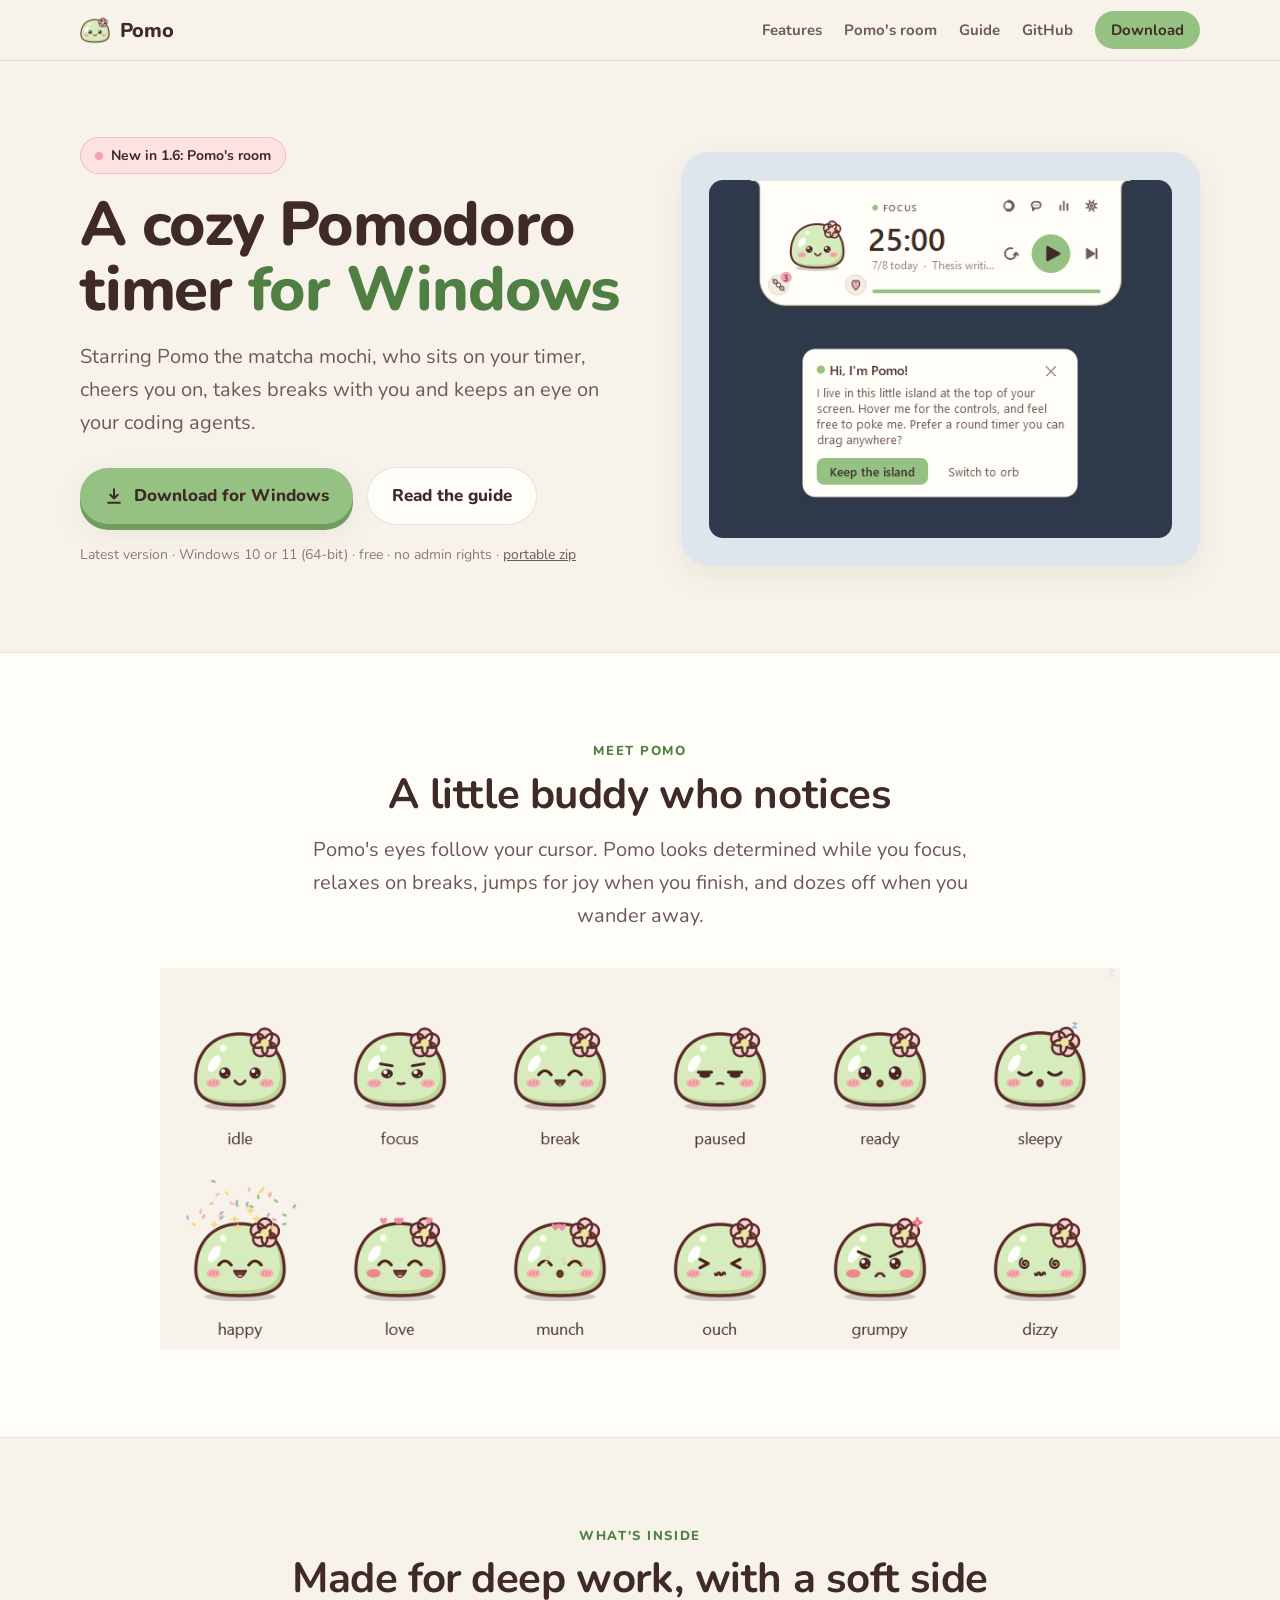
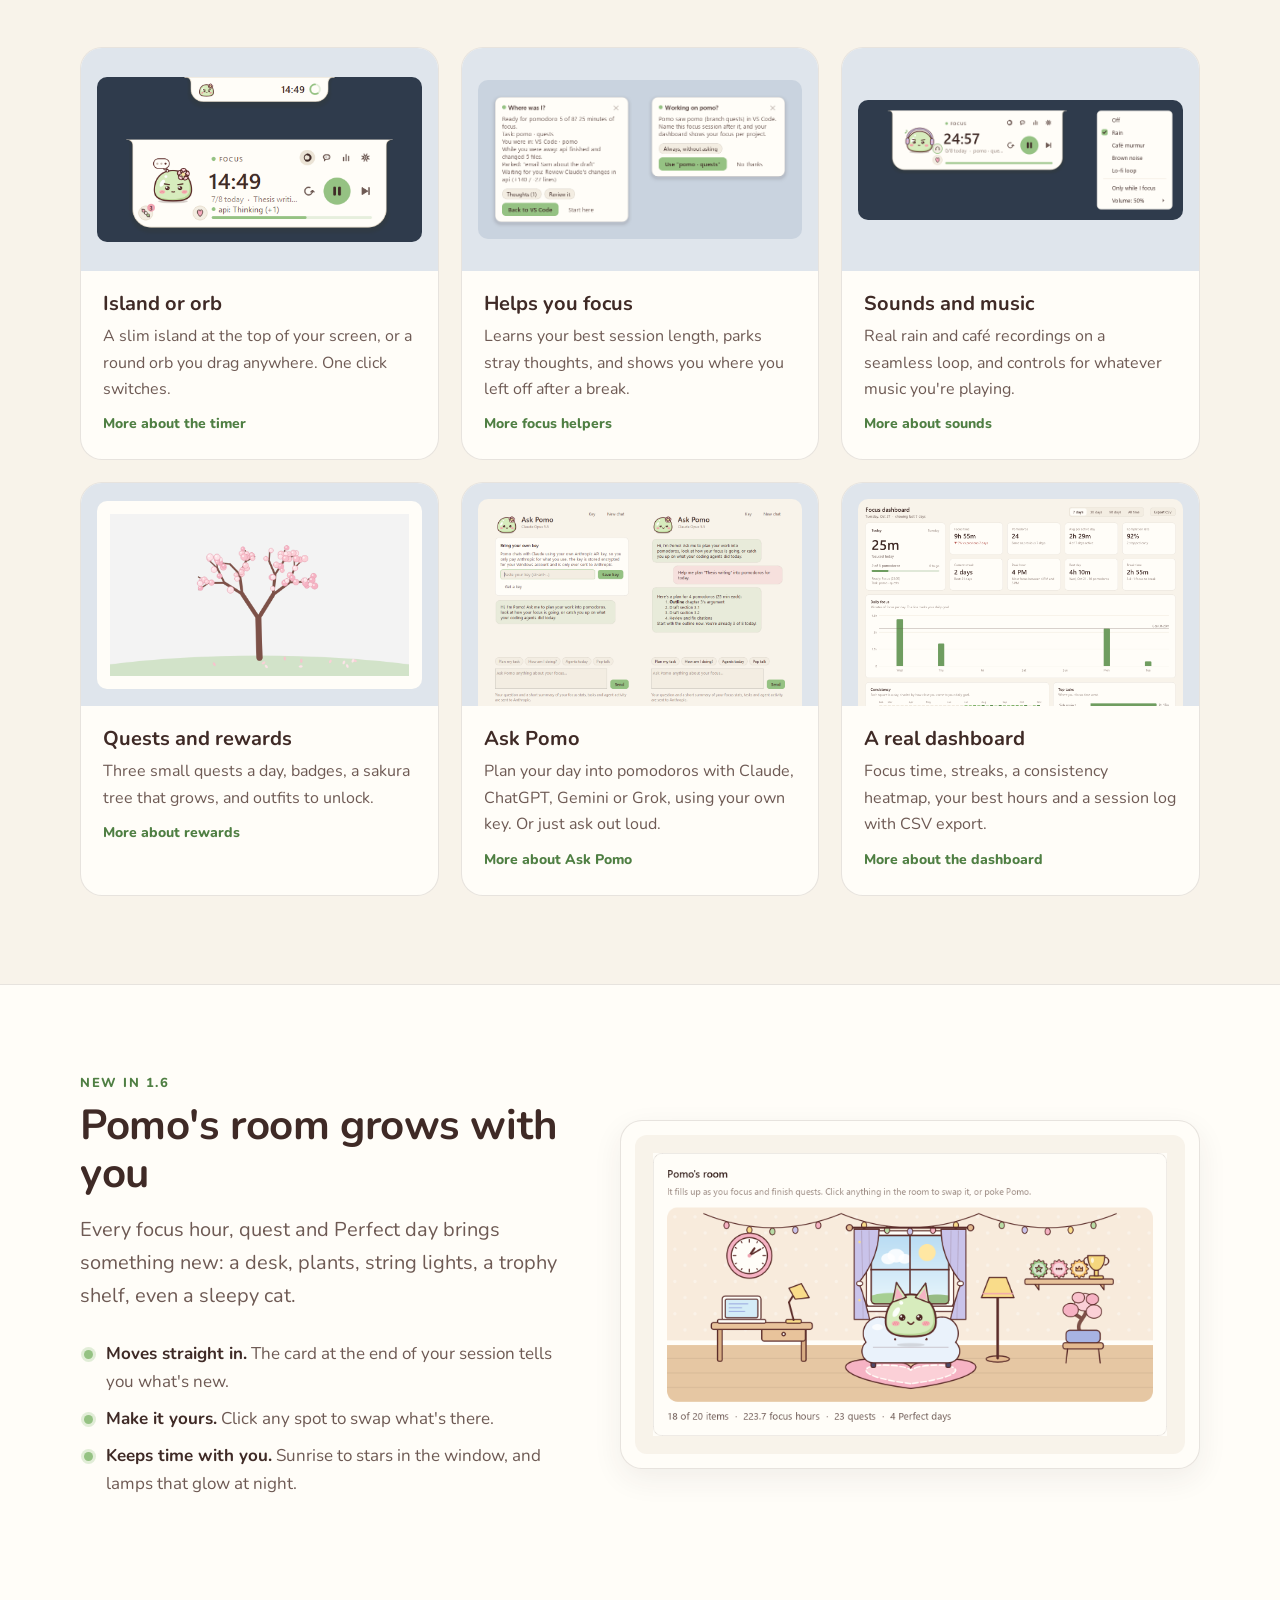
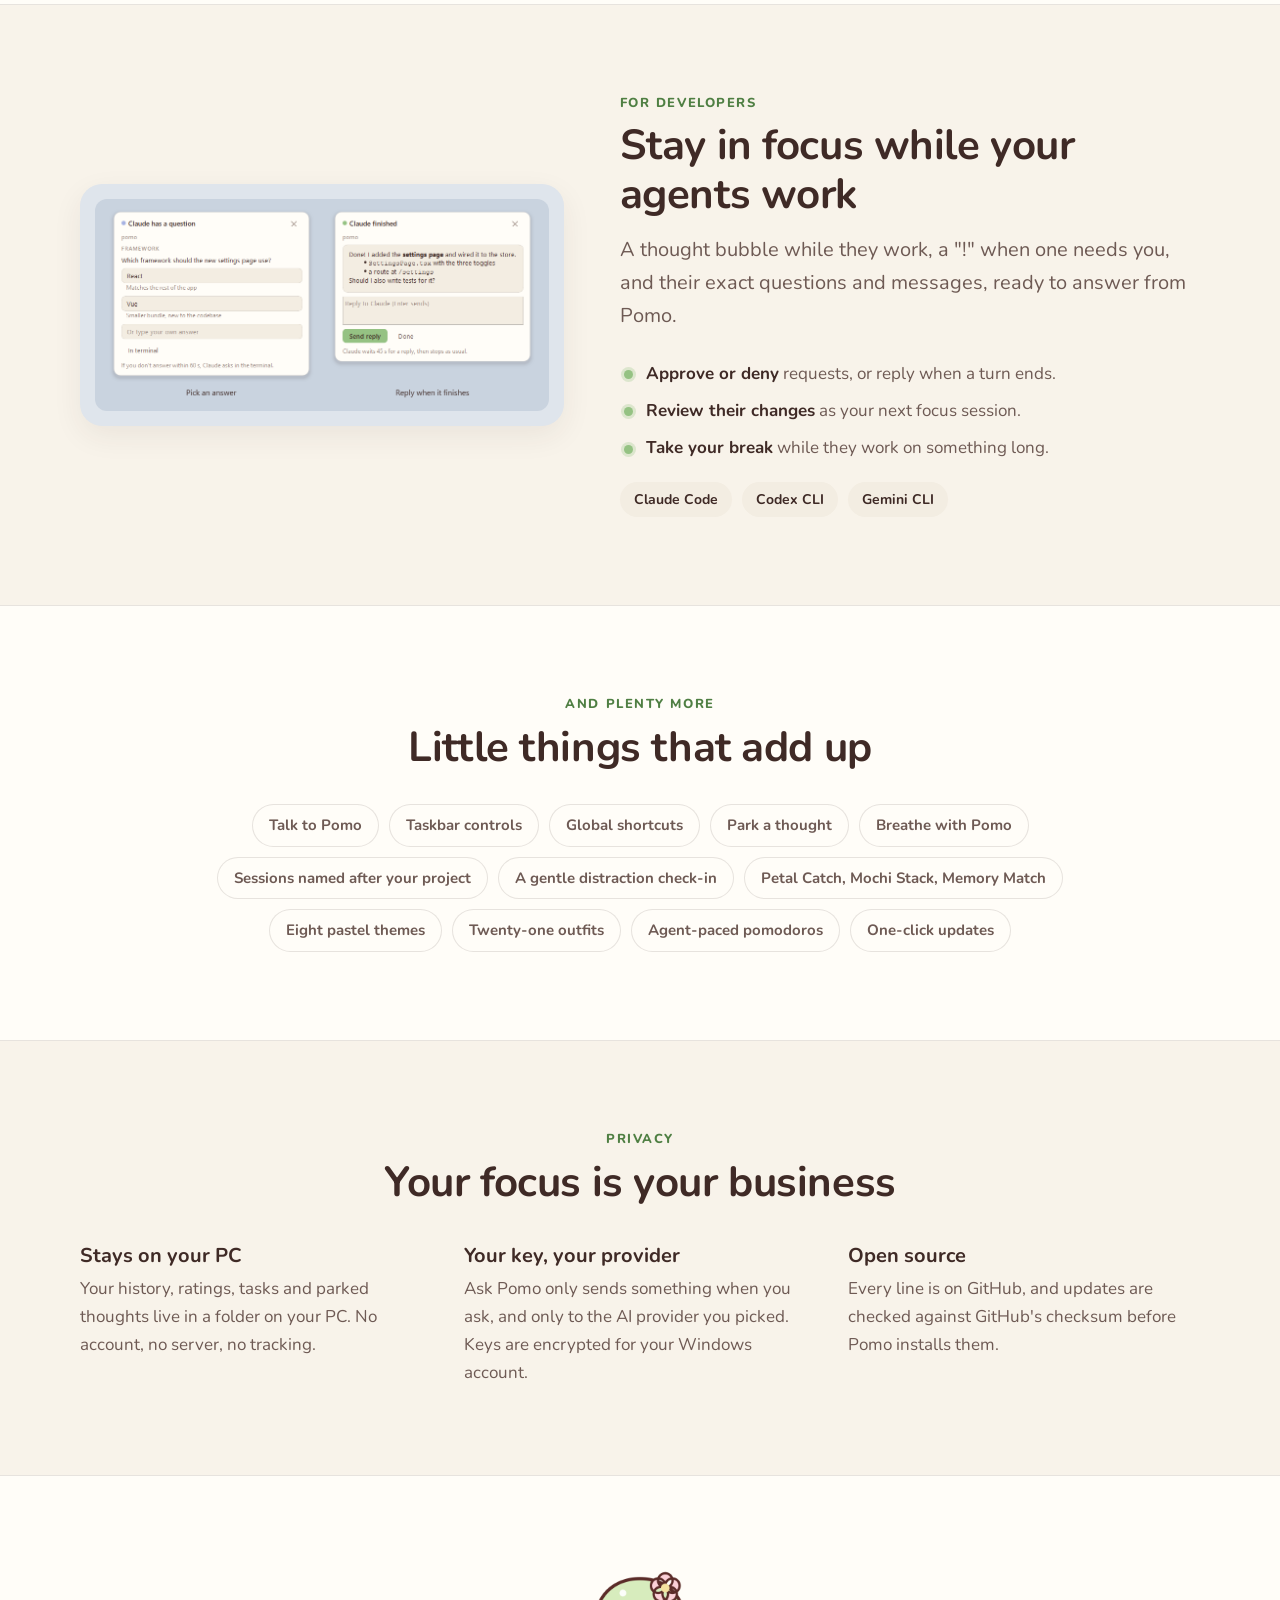
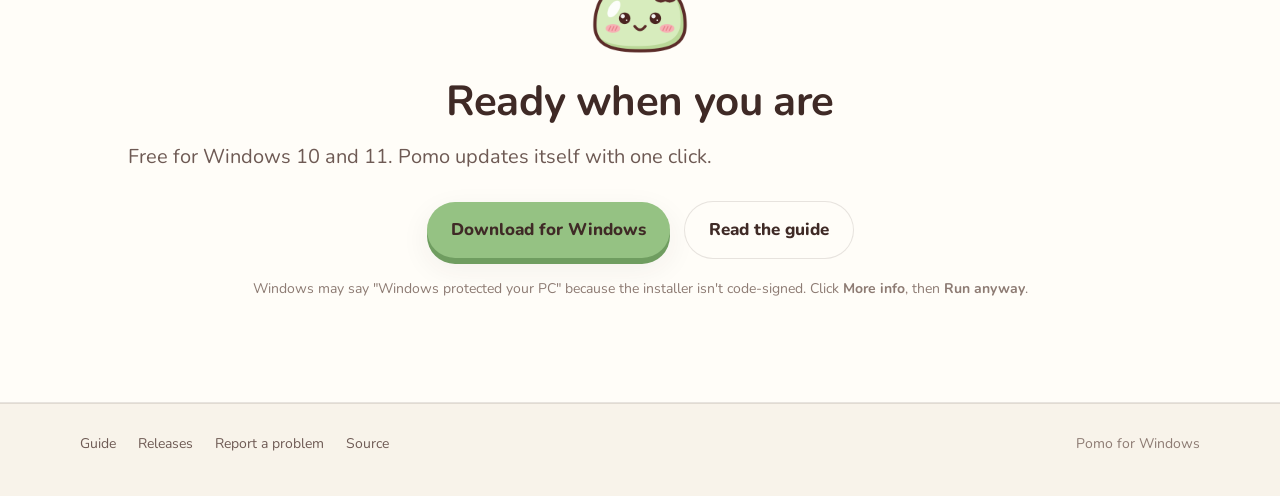
==== commit 10c10d37: "Website: a calmer home page and a separate guide - Home: hero, Meet Pomo, six image-led highlights, " ====
--- a/docs/index.html
+++ b/docs/index.html
@@ -14,906 +14,240 @@
 <link rel="preconnect" href="https://fonts.googleapis.com">
 <link rel="preconnect" href="https://fonts.gstatic.com" crossorigin>
 <link href="https://fonts.googleapis.com/css2?family=Nunito:wght@400;600;700;800&display=swap" rel="stylesheet">
+<link rel="stylesheet" href="site.css">
 <style>
-  :root {
-    --page: #f8f3ea;
-    --surface: #fffdf8;
-    --raised: #f3ede2;
-    --ink: #3f2a26;
-    --ink-2: #6e5a54;
-    --muted: #8d7b73;
-    --line: rgba(63, 42, 38, 0.12);
-    --matcha: #95c283;
-    --matcha-deep: #4f7f43;
-    --sakura: #f0a3b1;
-    --lavender: #a7b3e3;
-    --butter: #f5d77e;
-    --peach: #f7c59f;
-    --desk: #dfe5ec;
-    --code: #f1ebe0;
-    --shadow: 0 10px 30px rgba(63, 42, 38, 0.08);
-  }
-  @media (prefers-color-scheme: dark) {
-    :root {
-      --page: #251e1c;
-      --surface: #2f2623;
-      --raised: #3a2f2b;
-      --ink: #f6ede3;
-      --ink-2: #d2c3b6;
-      --muted: #a39188;
-      --line: rgba(246, 237, 227, 0.12);
-      --matcha: #a6cf92;
-      --matcha-deep: #a9cf8f;
-      --desk: #3a3440;
-      --code: #3a2f2b;
-      --shadow: 0 10px 30px rgba(0, 0, 0, 0.35);
-    }
-  }
-  * { box-sizing: border-box; }
-  html { scroll-behavior: smooth; scroll-padding-top: 116px; }
-  body {
-    margin: 0;
-    background: var(--page);
-    color: var(--ink);
-    font: 17px/1.6 "Nunito", "Segoe UI", system-ui, sans-serif;
-    -webkit-font-smoothing: antialiased;
-  }
-  img { max-width: 100%; height: auto; display: block; }
-  a { color: inherit; }
-  p a, li a, td a { color: var(--matcha-deep); font-weight: 700; }
-  code { background: var(--code); padding: 1px 6px; border-radius: 6px; font-size: .9em;
-         font-family: "Cascadia Code", Consolas, monospace; overflow-wrap: anywhere; }
-  kbd { background: var(--surface); border: 1px solid var(--line); border-bottom-width: 2px; border-radius: 6px;
-        padding: 0 6px; font: 700 .85em "Nunito", "Segoe UI", sans-serif; white-space: nowrap; }
-  pre { background: var(--code); border-radius: 14px; padding: 16px 18px; overflow-x: auto; font-size: 14px; line-height: 1.5; }
-  pre code { background: none; padding: 0; }
-  .wrap { width: min(1120px, 100% - 32px); margin-inline: auto; }
-
-  /* nav */
-  header.top { position: sticky; top: 0; z-index: 10; background: color-mix(in srgb, var(--page) 90%, transparent);
-               backdrop-filter: blur(10px); border-bottom: 1px solid var(--line); }
-  .bar { display: flex; align-items: center; gap: 24px; height: 58px; }
-  .brand { display: flex; align-items: center; gap: 10px; font-weight: 800; font-size: 20px; text-decoration: none; }
-  .brand img { width: 30px; height: 30px; }
-  .bar .links { display: flex; gap: 20px; margin-left: auto; font-weight: 700; font-size: 15px; align-items: center; }
-  .bar .links a { text-decoration: none; color: var(--ink-2); }
-  .bar .links a:hover { color: var(--ink); }
-  .bar .links a.get { background: var(--matcha); color: #3f2a26; padding: 6px 14px; border-radius: 999px; }
-  .sections { display: flex; gap: 6px; overflow-x: auto; padding: 0 0 10px; scrollbar-width: none; }
-  .sections::-webkit-scrollbar { display: none; }
-  .sections a { flex: none; text-decoration: none; font-size: 14px; font-weight: 700; color: var(--ink-2);
-                padding: 4px 12px; border-radius: 999px; background: var(--raised); }
-  .sections a:hover { color: var(--ink); background: color-mix(in srgb, var(--matcha) 35%, var(--raised)); }
-
-  /* buttons */
-  .btn { display: inline-flex; align-items: center; gap: 10px; padding: 14px 24px; border-radius: 999px;
-         font-weight: 800; font-size: 17px; text-decoration: none; transition: transform .15s ease, box-shadow .15s ease; }
-  .btn:hover { transform: translateY(-2px); }
-  .btn-primary { background: var(--matcha); color: #3f2a26; box-shadow: 0 6px 0 #6f9d60, var(--shadow); }
-  .btn-primary:hover { box-shadow: 0 8px 0 #6f9d60, var(--shadow); }
-  .btn-secondary { background: var(--surface); color: var(--ink); border: 1.5px solid var(--line); }
-  .btn svg { width: 20px; height: 20px; }
-
-  /* hero */
-  .hero { padding: 64px 0 40px; }
+  section { padding: 88px 0; }
+  section.alt { background: var(--surface); border-block: 1px solid var(--line); }
+  h1 { font-size: clamp(38px, 5.4vw, 62px); line-height: 1.05; letter-spacing: -0.02em; margin: 18px 0; font-weight: 800; }
+  h1 .soft { color: var(--matcha-deep); }
+  h2 { font-size: clamp(30px, 3.6vw, 42px); line-height: 1.15; margin: 8px 0 14px; letter-spacing: -0.01em; }
+  h3 { font-size: 20px; margin: 0 0 6px; line-height: 1.3; }
+  .lead { font-size: 20px; color: var(--ink-2); margin: 0 0 28px; max-width: 34em; }
+  .center { text-align: center; }
+  .center .lead { margin-inline: auto; }
+
+  .hero { padding: 76px 0 72px; }
   .hero .wrap { display: grid; grid-template-columns: 1.05fr 1fr; gap: 56px; align-items: center; }
   .chip { display: inline-flex; align-items: center; gap: 8px; padding: 6px 14px; border-radius: 999px;
-          background: color-mix(in srgb, var(--sakura) 30%, var(--surface)); color: var(--ink); font-weight: 700;
-          font-size: 14px; text-decoration: none; border: 1px solid color-mix(in srgb, var(--sakura) 60%, transparent); }
+          background: color-mix(in srgb, var(--sakura) 30%, var(--surface)); font-weight: 700; font-size: 14px;
+          text-decoration: none; border: 1px solid color-mix(in srgb, var(--sakura) 60%, transparent); }
   .chip::before { content: ""; width: 8px; height: 8px; border-radius: 50%; background: var(--sakura); }
-  h1 { font-size: clamp(38px, 5.4vw, 62px); line-height: 1.05; letter-spacing: -0.02em; margin: 18px 0; font-weight: 800; }
-  h1 .soft { color: var(--matcha-deep); }
-  .lead { font-size: 20px; color: var(--ink-2); margin: 0 0 26px; max-width: 36em; }
-  .actions { display: flex; flex-wrap: wrap; gap: 14px; align-items: center; }
   .fine { margin-top: 18px; color: var(--muted); font-size: 14px; }
+  .fine a { color: var(--ink-2); }
   .stage { background: var(--desk); border-radius: 28px; padding: 28px; box-shadow: var(--shadow); }
   .stage img { margin-inline: auto; border-radius: 14px; }
 
-  /* sections */
-  section { padding: 56px 0; }
-  section.alt { background: var(--surface); border-block: 1px solid var(--line); }
-  section.alt .shot, section.alt .card, section.alt .table-wrap { background: var(--page); }
-  .eyebrow { text-transform: uppercase; letter-spacing: .12em; font-size: 13px; font-weight: 800; color: var(--matcha-deep); }
-  h2 { font-size: clamp(30px, 3.6vw, 42px); line-height: 1.15; margin: 6px 0 14px; letter-spacing: -0.01em; }
-  h3 { font-size: 22px; margin: 40px 0 8px; line-height: 1.25; }
-  h3:first-child { margin-top: 0; }
-  h4 { font-size: 18px; margin: 0 0 6px; }
-  p { margin: 0 0 14px; }
-  .muted { color: var(--ink-2); }
-  .center { text-align: center; }
-  .center .lead { margin-inline: auto; }
-  .prose { max-width: 760px; }
-  .prose p, .prose li { color: var(--ink-2); }
-
-  ul.dots { padding: 0; margin: 12px 0 16px; list-style: none; }
-  ul.dots li { padding-left: 26px; position: relative; margin: 8px 0; color: var(--ink-2); }
-  ul.dots li::before { content: ""; position: absolute; left: 4px; top: .6em; width: 10px; height: 10px; border-radius: 50%;
-                       background: var(--matcha); box-shadow: 0 0 0 3px color-mix(in srgb, var(--matcha) 30%, transparent); }
-  ul.dots li b, .prose b { color: var(--ink); }
-  ul.dots ul { margin: 6px 0 0; }
-  ol.steps { padding-left: 22px; color: var(--ink-2); }
-  ol.steps li { margin: 6px 0; }
-  ol.steps b { color: var(--ink); }
-
-  /* layout pieces */
-  .spot { display: grid; grid-template-columns: 1fr 1.15fr; gap: 44px; align-items: center; margin-top: 36px; }
+  .moods { margin: 36px auto 0; max-width: 960px; }
+
+  .highlights { display: grid; grid-template-columns: repeat(3, 1fr); gap: 22px; margin-top: 44px; }
+  .hl { display: flex; flex-direction: column; background: var(--surface); border: 1px solid var(--line);
+        border-radius: 22px; overflow: hidden; text-decoration: none; transition: transform .15s ease, box-shadow .15s ease; }
+  .hl:hover { transform: translateY(-3px); box-shadow: var(--shadow); }
+  .hl .thumb { aspect-ratio: 16 / 10; background: var(--desk); display: grid; place-items: center; padding: 16px; overflow: hidden; }
+  .hl .thumb img { max-height: 100%; width: auto; border-radius: 10px; object-fit: contain; }
+  .hl .thumb.top { padding: 16px 16px 0; place-items: start center; }
+  .hl .thumb.top img { width: 100%; max-height: none; border-radius: 10px 10px 0 0; }
+  .hl .text { padding: 20px 22px 22px; }
+  .hl p { margin: 0; color: var(--ink-2); font-size: 16px; }
+  .hl .more { display: inline-block; margin-top: 10px; font-weight: 800; font-size: 14px; color: var(--matcha-deep); }
+
+  .spot { display: grid; grid-template-columns: 1fr 1.2fr; gap: 56px; align-items: center; }
   .spot.flip > :first-child { order: 2; }
-  .shot { background: var(--surface); border-radius: 24px; padding: 16px; box-shadow: var(--shadow); }
-  .shot img { border-radius: 12px; margin-inline: auto; }
-  .shot.desk { background: var(--desk); }
-  .shot.small img { max-width: 360px; }
-  .figure { margin: 26px 0; }
-  .two { display: grid; grid-template-columns: 1fr 1fr; gap: 20px; }
-  .grid { display: grid; grid-template-columns: repeat(3, 1fr); gap: 16px; margin-top: 30px; }
-  .card { background: var(--surface); border: 1px solid var(--line); border-radius: 20px; padding: 20px 22px; }
-  .card p { margin: 0; color: var(--ink-2); font-size: 16px; }
-  .card h4 { display: flex; gap: 10px; align-items: center; }
-  .card h4::before { content: ""; width: 10px; height: 10px; border-radius: 50%; background: var(--c, var(--matcha)); flex: none; }
-  .note { background: color-mix(in srgb, var(--butter) 22%, var(--surface)); border-radius: 16px; padding: 14px 18px;
-          color: var(--ink-2); font-size: 16px; margin: 18px 0; }
-  .fade { max-height: 620px; overflow: hidden; position: relative; }
-  .fade::after { content: ""; position: absolute; inset: auto 0 0 0; height: 160px;
-                 background: linear-gradient(transparent, var(--surface)); }
-  details { background: var(--surface); border: 1px solid var(--line); border-radius: 16px; padding: 12px 18px; margin: 16px 0; }
-  details summary { cursor: pointer; font-weight: 800; }
-  details pre { margin: 12px 0 4px; }
-
-  /* tables */
-  .table-wrap { overflow-x: auto; background: var(--surface); border: 1px solid var(--line); border-radius: 18px; margin: 18px 0; }
-  table { border-collapse: collapse; width: 100%; font-size: 15.5px; }
-  th, td { text-align: left; padding: 11px 16px; vertical-align: top; border-bottom: 1px solid var(--line); }
-  th { font-weight: 800; background: var(--raised); color: var(--ink); white-space: nowrap; }
-  td { color: var(--ink-2); }
-  td:first-child { color: var(--ink); font-weight: 700; }
-  tr:last-child td { border-bottom: 0; }
-
-  /* footer */
-  .cta { text-align: center; padding: 76px 0; }
+  .tags { display: flex; flex-wrap: wrap; gap: 10px; margin-top: 20px; }
+  .tag { padding: 6px 14px; border-radius: 999px; background: var(--raised); font-weight: 700; font-size: 14px; }
+
+  .more-list { display: flex; flex-wrap: wrap; justify-content: center; gap: 10px; max-width: 860px; margin: 32px auto 0; }
+  .more-list a { padding: 8px 16px; border-radius: 999px; background: var(--surface); border: 1px solid var(--line);
+                 text-decoration: none; font-weight: 700; font-size: 15px; color: var(--ink-2); }
+  .more-list a:hover { color: var(--ink); border-color: var(--matcha); }
+
+  .trio { display: grid; grid-template-columns: repeat(3, 1fr); gap: 32px; margin-top: 36px; }
+  .trio p { color: var(--ink-2); margin: 0; }
+
+  .cta { text-align: center; }
   .cta img { width: 96px; margin: 0 auto 18px; }
   .cta .actions { justify-content: center; }
-  footer { border-top: 1px solid var(--line); padding: 28px 0 40px; color: var(--muted); font-size: 14px; }
-  footer .wrap { display: flex; flex-wrap: wrap; gap: 12px 24px; justify-content: space-between; }
-  footer a { color: var(--ink-2); text-decoration: none; margin-right: 18px; }
-  footer a:hover { color: var(--ink); }
 
   @media (max-width: 900px) {
-    .hero .wrap, .spot, .two { grid-template-columns: 1fr; gap: 28px; }
+    .hero .wrap, .spot { grid-template-columns: 1fr; gap: 32px; }
     .spot.flip > :first-child { order: 0; }
-    .grid { grid-template-columns: repeat(2, 1fr); }
-    .bar .links a.optional { display: none; }
+    .highlights { grid-template-columns: repeat(2, 1fr); }
+    .trio { grid-template-columns: 1fr; }
   }
   @media (max-width: 560px) {
-    .grid { grid-template-columns: 1fr; }
-    .hero { padding-top: 36px; }
-    .stage, .shot { padding: 10px; border-radius: 18px; }
-    section { padding: 44px 0; }
-    th, td { padding: 9px 12px; }
+    .highlights { grid-template-columns: 1fr; }
+    section { padding: 60px 0; }
+    .hero { padding: 40px 0 56px; }
+    .stage { padding: 12px; border-radius: 20px; }
   }
 </style>
 </head>
 <body>
 
 <header class="top">
-  <div class="wrap">
-    <div class="bar">
-      <a class="brand" href="#top"><img src="icon.png" alt="" width="30" height="30">Pomo</a>
-      <div class="links">
-        <a class="optional" href="https://github.com/sahilwagh99/pomo/wiki">Guide</a>
-        <a class="optional" href="https://github.com/sahilwagh99/pomo">GitHub</a>
-        <a class="get" href="#install">Download</a>
-      </div>
-    </div>
-    <nav class="sections" aria-label="Sections">
-      <a href="#install">Install</a>
-      <a href="#inside">What's inside</a>
-      <a href="#timer">Timer</a>
-      <a href="#meet">Meet Pomo</a>
-      <a href="#music">Music and sounds</a>
-      <a href="#focus">Focus helpers</a>
-      <a href="#rewards">Garden, quests, room</a>
-      <a href="#looks">Themes and outfits</a>
-      <a href="#agents">Coding agents</a>
-      <a href="#ask">Ask Pomo</a>
-      <a href="#controls">Controls</a>
-      <a href="#dashboard">Dashboard</a>
-      <a href="#settings">Settings</a>
-      <a href="#developers">Developers</a>
-    </nav>
+  <div class="wrap bar">
+    <a class="brand" href="#top"><img src="icon.png" alt="" width="30" height="30">Pomo</a>
+    <div class="links">
+      <a class="optional" href="#highlights">Features</a>
+      <a class="optional" href="#room">Pomo's room</a>
+      <a href="guide.html">Guide</a>
+      <a class="optional" href="https://github.com/sahilwagh99/pomo">GitHub</a>
+      <a class="get" href="https://github.com/sahilwagh99/pomo/releases/latest/download/Pomo-Setup.exe">Download</a>
+    </div>
   </div>
 </header>
 
-<section class="hero" id="top">
+<header class="hero" id="top">
   <div class="wrap">
     <div>
       <a class="chip" href="#room">New in 1.6: Pomo's room</a>
       <h1>A cozy Pomodoro timer <span class="soft">for Windows</span></h1>
-      <p class="lead">Starring Pomo the matcha mochi. It comes with a focus dashboard, little games, and an eye on your coding agents.</p>
+      <p class="lead">Starring Pomo the matcha mochi, who sits on your timer, cheers you on, takes breaks with you and keeps an eye on your coding agents.</p>
       <div class="actions">
         <a class="btn btn-primary" href="https://github.com/sahilwagh99/pomo/releases/latest/download/Pomo-Setup.exe">
           <svg viewBox="0 0 24 24" fill="none" stroke="currentColor" stroke-width="2.4" stroke-linecap="round" stroke-linejoin="round"><path d="M12 4v11m0 0l-4.5-4.5M12 15l4.5-4.5M5 20h14"/></svg>
           Download for Windows
         </a>
-        <a class="btn btn-secondary" href="https://github.com/sahilwagh99/pomo/releases/latest/download/Pomo-portable.zip">Portable zip</a>
+        <a class="btn btn-secondary" href="guide.html">Read the guide</a>
       </div>
-      <p class="fine"><span class="version">Latest version</span> &middot; Windows 10 or 11 (64-bit) &middot; free &middot; no admin rights needed &middot; <a href="https://github.com/sahilwagh99/pomo/releases">all releases</a></p>
+      <p class="fine"><span class="version">Latest version</span> &middot; Windows 10 or 11 (64-bit) &middot; free &middot; no admin rights &middot; <a href="https://github.com/sahilwagh99/pomo/releases/latest/download/Pomo-portable.zip">portable zip</a></p>
     </div>
     <div class="stage">
       <img src="hero.png" alt="Pomo's island at the top of the screen, with the first-launch card: Keep the island or Switch to orb" width="503" height="389">
     </div>
   </div>
-</section>
-
-<!-- ================================================================ install -->
-<section class="alt" id="install">
-  <div class="wrap">
-    <div class="eyebrow">Install</div>
-    <h2>Up and running in a minute</h2>
-    <div class="two">
-      <div class="prose">
-        <ol class="steps">
-          <li>Click <b>Download for Windows</b>. You get <code>Pomo-Setup.exe</code>, and there is no need to download the source code.</li>
-          <li>Run it. The installer is not code-signed, so Windows SmartScreen may say <i>"Windows protected your PC"</i>. Click <b>More info</b>, then <b>Run anyway</b>.</li>
-          <li>Choose whether you want a desktop shortcut and whether Pomo should run on startup, then click <b>Finish</b>.</li>
-        </ol>
-        <p>Pomo opens as a little island at the top of your screen and says hi. Prefer a round timer you can drag anywhere? Click <b>Switch to orb</b> on the welcome card, or the style button on the timer whenever you like.</p>
-        <div class="actions" style="margin-top: 22px">
-          <a class="btn btn-primary" href="https://github.com/sahilwagh99/pomo/releases/latest/download/Pomo-Setup.exe">Download for Windows</a>
-        </div>
-      </div>
-      <div class="prose">
-        <ul class="dots">
-          <li><b>Update:</b> Pomo updates itself. It checks GitHub every hour. When a new version is out, it downloads it in the background, checks it against GitHub's checksum, and pops up <i>Pomo 1.6.0 is available</i> with <b>Update now</b>: one click and Pomo restarts on the new version, history and settings kept. During a focus session the card waits for your break, and when you're away it waits for you to come back. Unanswered, it comes back a couple of hours later; <i>Later</i> waits until tomorrow (or use <i>Update to Pomo...</i> in the right-click menu). With the timer hidden, you get a Windows notification instead: click it to update. On 1.4 or earlier, download and run the newest installer once; from 1.5 on, updates come to you. The portable zip shows a download link instead.</li>
-          <li><b>Uninstall:</b> <i>Settings &gt; Apps &gt; Installed apps &gt; Pomo</i>. You will be asked whether to keep your history.</li>
-          <li><b>No installer:</b> download the <a href="https://github.com/sahilwagh99/pomo/releases/latest/download/Pomo-portable.zip">portable zip</a>, extract it anywhere and run <code>Pomo.exe</code>.</li>
-          <li><b>Coming from FocusOrb?</b> Pomo used to be called FocusOrb. Run <code>Pomo-Setup.exe</code> and it removes FocusOrb for you. On its first launch, Pomo brings over your history, settings, saved API key and Claude Code connection. The old <code>%APPDATA%\FocusOrb</code> folder is left in place as a backup.</li>
-        </ul>
-      </div>
-    </div>
-  </div>
-</section>
-
-<!-- ================================================================ what's inside -->
-<section id="inside">
+</header>
+
+<section class="alt center" id="meet">
+  <div class="wrap">
+    <div class="eyebrow">Meet Pomo</div>
+    <h2>A little buddy who notices</h2>
+    <p class="lead">Pomo's eyes follow your cursor. Pomo looks determined while you focus, relaxes on breaks, jumps for joy when you finish, and dozes off when you wander away.</p>
+    <img class="moods" src="pomo.png" alt="Pomo's moods: idle, focus, break, paused, ready, sleepy, happy, love, munch, ouch, grumpy, dizzy" width="1080" height="428" loading="lazy">
+  </div>
+</section>
+
+<section id="highlights">
   <div class="wrap">
     <div class="center">
       <div class="eyebrow">What's inside</div>
-      <h2>Everything a focus session needs</h2>
-      <p class="lead">And a few things it didn't know it needed.</p>
-    </div>
-    <div class="grid">
-      <div class="card" style="--c: var(--matcha)"><h4>Pomo, your focus buddy</h4><p>A soft matcha mochi who lives on your timer, follows your cursor and reacts to everything.</p></div>
-      <div class="card" style="--c: var(--sakura)"><h4>Two timer styles</h4><p>A slim island at the top of the screen (the default), or a round orb you can drag anywhere. The style button switches between them.</p></div>
-      <div class="card" style="--c: var(--lavender)"><h4>Buttons right on the timer</h4><p>Ask Pomo, the dashboard, the timer style and settings are on the timer itself. No right-click needed.</p></div>
-      <div class="card" style="--c: var(--butter)"><h4>Editable time</h4><p>Double-click the time and type <code>30</code>, <code>45:00</code> or <code>1:30:00</code>, or scroll over it to add or remove minutes.</p></div>
-      <div class="card" style="--c: var(--peach)"><h4>Pomodoro turns</h4><p>Dots show your place in the cycle before the long break, and <i>3/8 today</i> tracks your daily goal.</p></div>
-      <div class="card" style="--c: var(--matcha)"><h4>Alerts when a session ends</h4><p>A Windows notification, a sound (four built in), a pop-up card with <i>Start break</i> / <i>Skip</i> and a one-tap <i>How was that?</i>, and a soft glow.</p></div>
-      <div class="card" style="--c: var(--sakura)"><h4>Pomo helps you focus</h4><p>Learns your best session length, side-eyes YouTube during focus, parks stray thoughts with a hotkey, and pauses when you step away.</p></div>
-      <div class="card" style="--c: var(--lavender)"><h4>"Where was I?" after breaks</h4><p>Your task, the window you were in, what your agents did while you were away and your parked thoughts. One click brings that window back.</p></div>
-      <div class="card" style="--c: var(--butter)"><h4>Sessions named for you</h4><p>The project and git branch open in your editor become the session's task, so the dashboard shows focus per project with no typing.</p></div>
-      <div class="card" style="--c: var(--peach)"><h4>Focus sounds</h4><p>Real rain and café recordings, brown noise and a soft lo-fi loop, on a seamless loop with nothing to download. Pomo puts on headphones too.</p></div>
-      <div class="card" style="--c: var(--matcha)"><h4>Talk to Pomo</h4><p>Hold a shortcut and ask out loud, and let a soft voice read the replies.</p></div>
-      <div class="card" style="--c: var(--sakura)"><h4>Pomo on the taskbar</h4><p>The countdown fills Pomo's taskbar button, with reset, play/pause and skip when you hover it, like a music player.</p></div>
-      <div class="card" style="--c: var(--lavender)"><h4>Agent-paced pomodoros</h4><p>Take your break while your agent works on a long task, and get agent news on your break instead of mid-focus.</p></div>
-      <div class="card" style="--c: var(--butter)"><h4>Ask Pomo can act</h4><p>"45 minutes on the thesis, then 10 off, three rounds" sets up the plan and starts the timer.</p></div>
-      <div class="card" style="--c: var(--peach)"><h4>Breathe with Pomo</h4><p>A short guided break: box breathing, rest your eyes, stretch.</p></div>
-      <div class="card" style="--c: var(--matcha)"><h4>Daily quests and badges</h4><p>Three small goals a day, like "2 pomodoros before 10 AM", with a badge for each and new outfits now and then.</p></div>
-      <div class="card" style="--c: var(--sakura)"><h4>Focus garden</h4><p>A sakura tree that grows with every pomodoro and unlocks new outfits.</p></div>
-      <div class="card" style="--c: var(--lavender)"><h4>Pomo's room</h4><p>A cozy room on the dashboard that fills up with furniture you earn from focus hours, quests and Perfect days.</p></div>
-      <div class="card" style="--c: var(--butter)"><h4>Global shortcuts</h4><p>Start, pause, skip, park a thought, play music or talk to Pomo from any app.</p></div>
-      <div class="card" style="--c: var(--peach)"><h4>Eight themes, twenty-one outfits</h4><p>Pick your colors and dress Pomo up, or let Pomo dress for what you're doing.</p></div>
-      <div class="card" style="--c: var(--matcha)"><h4>Answer your coding agent</h4><p>See its exact message, answer Claude's questions, approve requests, and reply when it finishes a turn.</p></div>
-      <div class="card" style="--c: var(--sakura)"><h4>Things to play with</h4><p>Pet Pomo, feed treats you earn by focusing, and play Petal Catch, Mochi Stack or Memory Match on your break.</p></div>
-      <div class="card" style="--c: var(--lavender)"><h4>Music controls</h4><p>See what's playing on Spotify, YouTube or any player, and play, pause or skip from Pomo. Pomo listens along.</p></div>
-      <div class="card" style="--c: var(--butter)"><h4>Dashboard</h4><p>KPIs, charts, quests and badges, your room, your agents' activity, a session log and CSV export.</p></div>
-      <div class="card" style="--c: var(--peach)"><h4>Keeps an eye on your agents</h4><p>Claude Code, Codex CLI and Gemini CLI: see when one is working, done, or needs you, and review their changes as focus work.</p></div>
-      <div class="card" style="--c: var(--matcha)"><h4>Ask Pomo, with the AI you like</h4><p>Claude, ChatGPT, Gemini, Grok or anything on OpenRouter, with your own key and your choice of model.</p></div>
-    </div>
-    <div class="spot">
-      <div class="prose">
-        <h3>The card when a session ends</h3>
-        <p>What's next in your plan, agent news held during focus, a new outfit or room item, <i>How was that?</i> with three Pomo faces, and quick chips for Breathe and your parked thoughts.</p>
-        <p>Runs on startup if you want it to: one switch in <i>Settings &gt; General</i>.</p>
-      </div>
-      <div class="shot desk small"><img src="popup.png" alt="The card when a focus session ends: what's next, agent news, a new outfit, How was that? with three Pomo faces, and Breathe and Thoughts" width="328" height="288" loading="lazy"></div>
-    </div>
-  </div>
-</section>
-
-<!-- ================================================================ timer -->
-<section class="alt" id="timer">
-  <div class="wrap">
-    <div class="eyebrow">Two timer styles</div>
-    <h2>The island, or the orb</h2>
-    <div class="spot">
-      <div class="prose">
-        <h3>The island (the default)</h3>
-        <p>It hangs from the top edge of your screen.</p>
-        <ul class="dots">
-          <li><b>While a session runs,</b> it's a small pill with a mini Pomo and the countdown.</li>
-          <li><b>Hover it</b> and it opens up with the controls, the buttons, a progress bar and what your agents are doing.</li>
-          <li><b>When nothing is running,</b> it stays put. Turn on <i>Tuck the island away when idle</i> in <i>Settings &gt; Appearance</i> to shrink it to a thin sliver; hover the top edge of the screen to bring it back.</li>
-        </ul>
-      </div>
-      <div class="shot desk"><img src="island.png" alt="The island: compact while a session runs, and open on hover with the buttons and an agent status line" width="503" height="256" loading="lazy"></div>
-    </div>
-    <div class="spot flip">
-      <div class="prose">
-        <h3>The orb</h3>
-        <p>It floats in the bottom-right corner, just above the taskbar. Drag it anywhere. Hover it for the buttons: dashboard, Ask Pomo, timer style and settings along the top, and play, reset and skip below the time.</p>
-      </div>
-      <div class="shot desk"><img src="orb.png" alt="The orb while focusing, on hover with its buttons, and when a session ends" width="822" height="366" loading="lazy"></div>
-    </div>
-    <div class="spot">
-      <div class="prose">
-        <h3>On the taskbar</h3>
-        <p>Pomo also has a button on the Windows taskbar. While a session runs, the countdown fills it (green while it runs, yellow while paused), and its label counts down too. Hover it for a live picture of the timer with <b>reset</b>, <b>play/pause</b> and <b>skip</b> underneath, like a music player. When a coding agent needs you, a small "!" appears on the button. Click it to bring the timer up.</p>
-        <p>Prefer Pomo in the tray only? Turn off <i>Show Pomo on the taskbar</i> in <i>Settings &gt; General</i>. <i>Close window</i> on the button hides it until Pomo next starts.</p>
-      </div>
-      <div class="shot desk small"><img src="taskbar.png" alt="The taskbar preview: Pomo, 24:57 and Focus inside the progress ring, with reset, pause and skip buttons below" width="276" height="222" loading="lazy"></div>
-    </div>
-  </div>
-</section>
-
-<!-- ================================================================ meet pomo -->
-<section id="meet">
-  <div class="wrap">
-    <div class="eyebrow">Meet Pomo</div>
-    <h2>A little buddy who notices</h2>
-    <div class="two">
+      <h2>Made for deep work, with a soft side</h2>
+    </div>
+    <div class="highlights">
+      <a class="hl" href="guide.html#timer">
+        <div class="thumb"><img src="island.png" alt="The island timer at the top of the screen" width="503" height="256" loading="lazy"></div>
+        <div class="text"><h3>Island or orb</h3><p>A slim island at the top of your screen, or a round orb you drag anywhere. One click switches.</p><span class="more">More about the timer</span></div>
+      </a>
+      <a class="hl" href="guide.html#focus">
+        <div class="thumb"><img src="recap.png" alt="Where was I? after a break" width="728" height="357" loading="lazy"></div>
+        <div class="text"><h3>Helps you focus</h3><p>Learns your best session length, parks stray thoughts, and shows you where you left off after a break.</p><span class="more">More focus helpers</span></div>
+      </a>
+      <a class="hl" href="guide.html#music">
+        <div class="thumb"><img src="sounds.png" alt="Pomo in headphones while rain plays" width="750" height="276" loading="lazy"></div>
+        <div class="text"><h3>Sounds and music</h3><p>Real rain and café recordings on a seamless loop, and controls for whatever music you're playing.</p><span class="more">More about sounds</span></div>
+      </a>
+      <a class="hl" href="guide.html#rewards">
+        <div class="thumb"><img src="garden.png" alt="The focus garden: a sakura tree in bloom" width="500" height="290" loading="lazy"></div>
+        <div class="text"><h3>Quests and rewards</h3><p>Three small quests a day, badges, a sakura tree that grows, and outfits to unlock.</p><span class="more">More about rewards</span></div>
+      </a>
+      <a class="hl" href="guide.html#ask">
+        <div class="thumb"><img src="chat.png" alt="Ask Pomo planning a task into pomodoros" width="1028" height="724" loading="lazy"></div>
+        <div class="text"><h3>Ask Pomo</h3><p>Plan your day into pomodoros with Claude, ChatGPT, Gemini or Grok, using your own key. Or just ask out loud.</p><span class="more">More about Ask Pomo</span></div>
+      </a>
+      <a class="hl" href="guide.html#dashboard">
+        <div class="thumb top"><img src="dashboard.png" alt="The Pomo dashboard" width="1220" height="3146" loading="lazy"></div>
+        <div class="text"><h3>A real dashboard</h3><p>Focus time, streaks, a consistency heatmap, your best hours and a session log with CSV export.</p><span class="more">More about the dashboard</span></div>
+      </a>
+    </div>
+  </div>
+</section>
+
+<section class="alt" id="room">
+  <div class="wrap spot">
+    <div>
+      <div class="eyebrow">New in 1.6</div>
+      <h2>Pomo's room grows with you</h2>
+      <p class="lead">Every focus hour, quest and Perfect day brings something new: a desk, plants, string lights, a trophy shelf, even a sleepy cat.</p>
       <ul class="dots">
-        <li>Pomo's eyes follow your cursor, and Pomo blinks and breathes.</li>
-        <li>Pomo looks determined while you focus, relaxes with happy closed eyes on breaks, and sometimes does a little dance.</li>
-        <li>Pomo bounces when the next session is ready and jumps for joy when you finish one. Reach your daily goal and there's confetti.</li>
+        <li><b>Moves straight in.</b> The card at the end of your session tells you what's new.</li>
+        <li><b>Make it yours.</b> Click any spot to swap what's there.</li>
+        <li><b>Keeps time with you.</b> Sunrise to stars in the window, and lamps that glow at night.</li>
       </ul>
+    </div>
+    <div class="shot"><img src="room_day.png" alt="Pomo's room in the afternoon" width="737" height="427" loading="lazy"></div>
+  </div>
+</section>
+
+<section id="agents">
+  <div class="wrap spot flip">
+    <div>
+      <div class="eyebrow">For developers</div>
+      <h2>Stay in focus while your agents work</h2>
+      <p class="lead">A thought bubble while they work, a "!" when one needs you, and their exact questions and messages, ready to answer from Pomo.</p>
       <ul class="dots">
-        <li>Leave the timer idle for a few minutes and Pomo dozes off.</li>
-        <li>Poke Pomo: once is fine, a few times gets you a grumpy face, and keep going for a dizzy one.</li>
-        <li>While your coding agents work, a thought bubble appears over Pomo's head. When one needs you, it turns into a "!".</li>
+        <li><b>Approve or deny</b> requests, or reply when a turn ends.</li>
+        <li><b>Review their changes</b> as your next focus session.</li>
+        <li><b>Take your break</b> while they work on something long.</li>
       </ul>
-    </div>
-    <div class="shot figure"><img src="pomo.png" alt="Pomo's moods: idle, focus, break, paused, ready, sleepy, happy, love, munch, ouch, grumpy, dizzy" width="1080" height="428" loading="lazy"></div>
-    <p class="muted">Don't want a buddy? Turn off <i>Show Pomo</i> in <i>Settings &gt; Appearance</i>.</p>
-
-    <h3 id="play">Play with Pomo</h3>
-    <ul class="dots">
-      <li><b>Pet:</b> rub your cursor back and forth over Pomo for hearts.</li>
-      <li><b>Twirl:</b> double-click Pomo.</li>
-      <li><b>Treats:</b> every finished focus session earns a dango (you can save up to 9). Click the dango next to Pomo to feed one.</li>
-      <li><b>Games:</b> click the petal next to Pomo (it shows on hover and during breaks), or <i>Play a game</i> in the right-click menu, and pick one of three. Each keeps your best score. Open one during a focus session and Pomo suggests saving it for your break.
-        <ul class="dots">
-          <li><b>Petal Catch:</b> a 30-second round. Move Pomo with your mouse or the arrow keys to catch falling sakura petals. Golden petals are worth 3.</li>
-          <li><b>Mochi Stack:</b> a mochi glides back and forth above a tower of mochis. Click (or press Space) to drop it onto the one below. Land it close and the tower grows; a dead-center drop is worth 2. Miss by more than half a mochi and it tumbles off. Each one glides a little faster.</li>
-          <li><b>Memory Match:</b> sixteen cards, eight of Pomo's outfits in pairs. Turn two at a time and clear the board in as few moves as you can.</li>
-        </ul>
-      </li>
-    </ul>
-    <div class="shot figure"><img src="games.png" alt="The games picker, a seven-mochi tower in Mochi Stack, and Memory Match with three pairs found" width="1404" height="612" loading="lazy"></div>
-    <div class="shot figure" style="max-width: 680px; margin-inline: auto"><img src="game.png" alt="Petal Catch: the start screen, and a round in progress" width="948" height="576" loading="lazy"></div>
-  </div>
-</section>
-
-<!-- ================================================================ music -->
-<section class="alt" id="music">
-  <div class="wrap">
-    <div class="eyebrow">Listen along</div>
-    <h2>Your music, and Pomo's own sounds</h2>
-    <div class="spot">
-      <div class="prose">
-        <p>Playing music on Spotify, YouTube in your browser, or any app that shows up in Windows' media controls? Pomo shows what's playing and lets you control it without leaving your focus.</p>
-        <ul class="dots">
-          <li><b>On the island,</b> a now-playing row appears under the timer, with the cover, the song, and previous, play/pause and next.</li>
-          <li><b>On the orb,</b> a little music badge sits on the rim, with dancing bars while a song plays. Click it for a mini player.</li>
-          <li><b>From the right-click menu,</b> <i>Music</i> has the same controls.</li>
-          <li><b>Pomo listens too.</b> Headphones (under any hat), a sway, and little notes floating up. A new song gets a happy bop.</li>
-          <li><b>Songs left.</b> During a focus session the music shows roughly how many songs are left until your break.</li>
-          <li><b>Music follows the timer</b> (off unless you turn it on in <i>Settings &gt; General</i>): your music plays while you focus and pauses on breaks.</li>
-        </ul>
-        <p>Pomo reads what's playing through Windows' own media controls, and nothing leaves your PC. Turn either part off in <i>Settings &gt; General</i>.</p>
-      </div>
-      <div>
-        <div class="shot desk"><img src="music_island.png" alt="The island with a now-playing row: cover, song and artist, and previous, pause and next, while Pomo wears headphones" width="503" height="206" loading="lazy"></div>
-        <div class="shot desk" style="margin-top: 18px"><img src="music_orb.png" alt="The mini player next to the orb, and Pomo listening with headphones" width="684" height="342" loading="lazy"></div>
-      </div>
-    </div>
-    <div class="spot flip" id="sounds">
-      <div class="prose">
-        <h3>Focus sounds</h3>
-        <p>No music app needed. Pick one with the headphones button beside Pomo on the island (or on the orb's rim), in <i>Focus sounds</i> in the right-click menu, or in <i>Settings &gt; General</i>:</p>
-        <ul class="dots">
-          <li><b>Rain:</b> a recording of steady, relaxing rain, in stereo.</li>
-          <li><b>Café murmur:</b> a recording of a café: soft chatter and the clink of cups.</li>
-          <li><b>Brown noise:</b> deep and even, to cover a noisy room.</li>
-          <li><b>Lo-fi loop:</b> a soft eight-bar loop, with a lazy beat and a little vinyl crackle.</li>
-        </ul>
-        <p>A sound plays on a loop until you pick <i>Off</i>, with no gap or click where it starts over. Prefer silence on breaks? Turn on <i>Only while I focus</i>. Rain and café come with Pomo and are made into seamless loops on your PC the first time you play them; brown noise and lo-fi are synthesized on your PC. Nothing is downloaded, and the sounds don't touch your system volume.</p>
-      </div>
-      <div class="shot desk"><img src="sounds.png" alt="The island with Pomo in headphones while rain plays, and the focus sounds menu with Rain picked" width="750" height="276" loading="lazy"></div>
-    </div>
-  </div>
-</section>
-
-<!-- ================================================================ focus helpers -->
-<section id="focus">
-  <div class="wrap">
-    <div class="eyebrow">Pomo helps you focus</div>
-    <h2>Gentle help, never in the way</h2>
-
-    <div class="spot">
-      <div class="prose">
-        <h3>Learns what works for you</h3>
-        <p>When a focus session ends, the card asks <i>How was that?</i> with three Pomo faces: tough, okay and great. After a few answers, Pomo compares your session lengths and times of day. When another length clearly suits you better, it suggests switching (at most once a week). A session you stop early counts as a tough one.</p>
-      </div>
-      <div class="shot desk"><img src="learn.png" alt="How was that? with three Pomo faces, and a tip to try 40-minute focus sessions" width="746" height="358" loading="lazy"></div>
-    </div>
-
-    <div class="spot flip">
-      <div class="prose">
-        <h3>A gentle distraction check-in</h3>
-        <p>Off unless you turn on <i>Notice distracting apps and sites</i> in <i>Settings &gt; Focus</i>. Then, during a focus session, Pomo notices when something on your list (YouTube, Reddit, Netflix and so on) has been in front for 20 seconds. You get a long side-eye and a quiet <i>Psst... YouTube?</i> card. Nothing is blocked, and <i>It's for work</i> takes that one off your list. The dashboard shows your focus score and where your focus time went.</p>
-        <p>Pomo only looks at which app is in front, plus the site name in a browser's title, never at what's in the window. It keeps app names and minutes on your PC.</p>
-      </div>
-      <div class="shot desk"><img src="sideeye.png" alt="Pomo giving a side-eye from the island" width="503" height="158" loading="lazy"></div>
-    </div>
-
-    <div class="spot">
-      <div class="prose">
-        <h3>Away from the PC</h3>
-        <p>If the keyboard and mouse have been still for 5 minutes during a focus session, Pomo pauses it and gives that time back. When you return, choose <i>Resume</i>, or <i>It was focus time</i> if you were reading or thinking. Change the wait, or turn it off, in <i>Settings &gt; Focus</i>.</p>
-      </div>
-      <div class="shot desk"><img src="presence.png" alt="The Psst... YouTube? card, and the Welcome back card after being away" width="746" height="245" loading="lazy"></div>
-    </div>
-
-    <div class="spot flip">
-      <div class="prose">
-        <h3>A little cheer</h3>
-        <p>At halfway, with 5 minutes left and in the last minute, Pomo gives a small hop and says a few warm words (<i>Halfway through Thesis!</i>, <i>5 minutes to go. Finish strong!</i>) in a bubble beside the timer. It fades after a few seconds, makes no sound, and clicks go straight through it. Short sessions get fewer cheers, and Pomo stays quiet while a card is on screen. Turn it off with <i>During focus</i> in <i>Settings &gt; Focus</i>.</p>
-      </div>
-      <div class="shot desk"><img src="cheer.png" alt="Halfway through Thesis! in a bubble under the island" width="543" height="230" loading="lazy"></div>
-    </div>
-
-    <div class="spot">
-      <div class="prose">
-        <h3>Where was I?</h3>
-        <p>When a break ends, the card tells you where you left off: <b>your task</b>, <b>the window you were working in</b> (say, <i>VS Code · pomo</i>), <b>what your coding agents did while you were away</b> (<i>api finished and changed 4 files, web is waiting for you</i>), <b>your parked thoughts</b>, and a review your agent left you.</p>
-        <p><b>Back to VS Code</b> starts your focus session and brings that window back to the front in one click. <i>Start here</i> just starts the session. You get the same card if you skip a break. Turn it off with <i>When a break ends</i> in <i>Settings &gt; Focus</i>.</p>
-        <h3>Sessions named after your project</h3>
-        <p>Start a focus session without a task and Pomo looks at the editor you were just in: the project open there and its git branch. It asks <i>Working on pomo?</i>, and one click names the session <i>pomo</i> (or <i>pomo · fix-login</i> away from the main branch). <i>Always, without asking</i> names them for you from then on.</p>
-        <p>It works with VS Code and editors built on it (Cursor, Windsurf, VSCodium...), JetBrains IDEs, Visual Studio, Sublime Text, and terminals that show their folder in the title. Window titles stay in memory: Pomo never writes them down.</p>
-      </div>
-      <div class="shot desk"><img src="recap.png" alt="Where was I? with the task, the window, agent news, a parked thought and a review waiting, and Working on pomo?" width="728" height="357" loading="lazy"></div>
-    </div>
-
-    <div class="spot flip">
-      <div class="prose">
-        <h3>Park a thought</h3>
-        <p>Something pops into your head mid-focus? Press <kbd>Ctrl+Alt+Shift+N</kbd> from any app, type it and press Enter, and you're back to work. Parked thoughts wait for you on the break card and in <i>Parked thoughts</i> in the right-click menu. There you can tick them off, or have Ask Pomo turn them into a plan.</p>
-      </div>
-      <div class="shot desk"><img src="thoughts.png" alt="The Park a thought box, and the Parked thoughts window" width="858" height="490" loading="lazy"></div>
-    </div>
-
-    <div class="spot">
-      <div class="prose">
-        <h3>Breathe with Pomo</h3>
-        <p>When a break starts, the card offers <i>Breathe</i>. Pomo guides you through about a minute and a half of rest: four rounds of box breathing (in for 4 seconds, hold, out, hold) while Pomo inflates and deflates, 20 seconds to rest your eyes on something far away, and a stretch. It's also in the right-click menu.</p>
-        <h3>Quiet focus</h3>
-        <p>During a focus session, Pomo holds its own alerts that can wait, like an agent finishing or waiting for you, and shows them together when your break starts. Permission requests still come through right away. Windows doesn't let apps switch on its own Focus or Do not disturb, so this is Pomo keeping itself quiet; it can't silence other apps.</p>
-      </div>
-      <div class="shot"><img src="breathe.png" alt="Breathe with Pomo: breathe in, breathe out, and rest your eyes" width="1204" height="476" loading="lazy"></div>
-    </div>
-
-    <h3 id="shortcuts">Global shortcuts</h3>
-    <div class="table-wrap">
-      <table>
-        <tr><th>Shortcut</th><th>Does</th></tr>
-        <tr><td><kbd>Ctrl+Alt+Shift+P</kbd></td><td>Start or pause the timer</td></tr>
-        <tr><td><kbd>Ctrl+Alt+Shift+K</kbd></td><td>Skip to the next session</td></tr>
-        <tr><td><kbd>Ctrl+Alt+Shift+N</kbd></td><td>Park a thought</td></tr>
-        <tr><td><kbd>Ctrl+Alt+Shift+M</kbd></td><td>Play or pause music</td></tr>
-        <tr><td><kbd>Ctrl+Alt+Shift+H</kbd></td><td>Show or hide the timer</td></tr>
-        <tr><td><kbd>Ctrl+Alt+Shift+Space</kbd> (hold)</td><td>Talk to Pomo: speak while you hold it, let go to ask</td></tr>
-      </table>
-    </div>
-    <p class="muted">They work from any app. Change or turn them off in <i>Settings &gt; Shortcuts</i>.</p>
-  </div>
-</section>
-
-<!-- ================================================================ rewards -->
-<section class="alt" id="rewards">
-  <div class="wrap">
-    <div class="eyebrow">Garden, quests and room</div>
-    <h2>Rewards that grow with you</h2>
-
-    <div class="spot">
-      <div class="prose">
-        <h3>Focus garden</h3>
-        <p>Every finished pomodoro grows a sakura tree on your dashboard. It goes from a sprout to a grand sakura over your first 250 pomodoros, with one blossom for each pomodoro in the range you're viewing. Milestones unlock new outfits for Pomo: cat ears at 10 pomodoros, a flower crown at 25, a graduation cap at 50 and a wizard hat at 100.</p>
-      </div>
-      <div class="shot"><img src="garden.png" alt="The focus garden: a sakura tree in bloom" width="500" height="290" loading="lazy"></div>
-    </div>
-
-    <h3 id="quests">Daily quests and badges</h3>
-    <p class="muted prose">Each morning Pomo picks three small quests for the day, from the ones that fit how you use it (no agent quests if you don't use coding agents, no early-bird quest after 9). For example:</p>
-    <div class="table-wrap">
-      <table>
-        <tr><th>Quest</th><th>Goal</th></tr>
-        <tr><td>Early bird</td><td>Finish 2 pomodoros before 10 AM</td></tr>
-        <tr><td>Laser focus</td><td>Finish a whole session with no pauses or distractions</td></tr>
-        <tr><td>Hat trick</td><td>Finish 3 pomodoros in a row, none stopped early</td></tr>
-        <tr><td>Deep dive</td><td>Finish a focus session of 45 minutes or more</td></tr>
-        <tr><td>Parking pro</td><td>Park 2 stray thoughts instead of chasing them</td></tr>
-        <tr><td>Playtime</td><td>Play a mini game on a break</td></tr>
-        <tr><td>Code reviewer</td><td>Finish a focus session reviewing your agent's changes</td></tr>
-        <tr><td>Perfect timing</td><td>Take a break while a coding agent works</td></tr>
-      </table>
-    </div>
-    <p class="muted prose">There are thirteen in all. Each one you finish earns its badge (badges count up when you earn them again), and finishing all three in a day earns <i>Perfect day</i>. Quests also unlock outfits: a star clip at 5 quests, bunny ears at 15 and a strawberry hat at 30. Pomo tells you when you finish one, on your break card if you're mid-session. Today's quests are in the right-click menu, and the dashboard shows them with your badge shelf. Turn them off in <i>Settings &gt; Focus</i>.</p>
-    <div class="shot figure"><img src="quests.png" alt="Today's quests: Hat trick and Parking pro done, Cozy vibes at 0 of 1; and the badge shelf" width="1220" height="319" loading="lazy"></div>
-
-    <h3 id="room">Pomo's room <span class="chip" style="vertical-align: middle; margin-left: 8px">New in 1.6</span></h3>
-    <p class="muted prose">Pomo has a room on the dashboard. It starts with a cushion and a rug under a window, and fills up as you go: focus hours, daily quests and Perfect days each earn something new.</p>
-    <div class="table-wrap">
-      <table>
-        <tr><th>Earned with</th><th>Items (and what it takes)</th></tr>
-        <tr><td>Focus hours</td><td>Succulent (1), Little desk (3), Wall clock (5), String lights (10), Bookshelf (15), Monstera (25), Sakura curtains (35), Bean bag (50), Floor lamp (70), Study desk (100), Sakura bonsai (150), Cloud sofa (200)</td></tr>
-        <tr><td>Daily quests</td><td>Sakura print (3), Heart rug (10), Trophy shelf (20), Fish bowl (40)</td></tr>
-        <tr><td>Perfect days</td><td>Starry curtains (3), Sleepy cat (7)</td></tr>
-      </table>
-    </div>
-    <div class="two">
-      <p class="muted">A new item moves straight in, and the card at the end of your session says so (<i>See room</i> takes you there). Click any spot in the room to swap what's there for something else you've earned, or leave it empty, and click Pomo to poke him. <i>Room items</i> shows what's next to earn and everything so far.</p>
-      <p class="muted">The room keeps time with you. The window goes from sunrise to blue sky to sunset to stars, the string lights and lamps glow in the evening, and Pomo dozes off late at night. The wall clock shows the real time, and the trophy shelf shows your top badges. Open it from the dashboard or with <i>Pomo's room</i> in the right-click menu.</p>
-    </div>
-    <div class="shot figure"><img src="room.png" alt="Pomo's room in the early evening, and Room items with the fish bowl and sleepy cat up next" width="1220" height="427" loading="lazy"></div>
-    <div class="shot figure" style="max-width: 760px; margin-inline: auto"><img src="room_day.png" alt="Pomo's room in the afternoon" width="737" height="427" loading="lazy"></div>
-  </div>
-</section>
-
-<!-- ================================================================ looks -->
-<section id="looks">
-  <div class="wrap">
-    <div class="eyebrow">Themes and outfits</div>
-    <h2>Make Pomo yours</h2>
-    <p class="muted prose">Pick a theme in <i>Settings &gt; Appearance</i> or from the right-click menu: <b>Matcha</b> (the default), <b>Sakura</b>, <b>Lavender</b>, <b>Peach</b> and <b>Mint</b> are light; <b>Cocoa</b>, <b>Blueberry</b> and <b>Plum</b> are dark.</p>
-    <div class="shot figure"><img src="themes.png" alt="The orb in all eight themes" width="1024" height="692" loading="lazy"></div>
-    <p class="muted prose">Pomo has twenty-one outfits. Four are earned in the <a href="#rewards">focus garden</a> and three with <a href="#quests">daily quests</a>. Choose one under <i>Pomo's outfit</i> in <i>Settings &gt; Appearance</i> or in the right-click menu.</p>
-    <div class="shot figure"><img src="wardrobe.png" alt="All twenty-one outfits, from the sakura blossom to the strawberry hat" width="1144" height="570" loading="lazy"></div>
-    <div class="spot">
-      <div class="prose">
-        <h3>Pomo dresses for what you're doing</h3>
-        <p>A sweatband while you focus, a sun hat on breaks, a hard hat while your agents work, headphones when music plays, a beret in Ask Pomo, glasses on the dashboard, a party hat in Petal Catch and a nightcap when the timer's been idle a while. Your own pick shows the rest of the time. Turn it off in <i>Settings &gt; Appearance</i> to keep one outfit on.</p>
-      </div>
-      <div class="shot"><img src="dressup.png" alt="Pomo dressed for focusing, a break, agents working, music, Ask Pomo, the dashboard, Petal Catch and dozing off" width="660" height="378" loading="lazy"></div>
-    </div>
-  </div>
-</section>
-
-<!-- ================================================================ agents -->
-<section class="alt" id="agents">
-  <div class="wrap">
-    <div class="eyebrow">Coding agents</div>
-    <h2>Keep an eye on your coding agents</h2>
-    <div class="spot">
-      <div class="prose">
-        <p>Pomo can watch your <a href="https://code.claude.com">Claude Code</a>, <a href="https://github.com/openai/codex">Codex CLI</a> and <a href="https://github.com/google-gemini/gemini-cli">Gemini CLI</a> sessions, so you can stay in your focus session and still know when an agent needs you.</p>
-        <p><b>Connect it once:</b> open <i>Settings &gt; Agents</i> and click <b>Connect Claude Code</b>. Pomo adds its hooks to <code>%USERPROFILE%\.claude\settings.json</code>. Your other settings are kept, and a backup is saved next to the file the first time. New Claude Code sessions pick it up.</p>
-      </div>
-      <div class="shot desk"><img src="agents.png" alt="Pomo with a thought bubble while an agent works, and an approval card with Allow, Deny and In terminal" width="662" height="366" loading="lazy"></div>
-    </div>
-    <h3>What you get</h3>
-    <ul class="dots prose">
-      <li><b>Live status.</b> Pomo's thought bubble while an agent works. The island and the right-click menu show each session's project and what it is doing (for example <i>pomo: Editing app.py</i>).</li>
-      <li><b>Approvals from Pomo.</b> When Claude Code would ask for permission, a card shows the project and the exact command or file, with <b>Allow</b>, <b>Deny</b> and <b>In terminal</b>. If you don't answer within the wait time (60 seconds by default), Claude Code asks in the terminal as usual. Nothing is ever approved without your click.</li>
-      <li><b>Heads-up when it's done.</b> A notification when an agent finishes a long task (longer than 30 seconds by default) or is waiting for your input.</li>
-      <li><b>Today's activity</b> on the dashboard: sessions, prompts, tool calls, files edited, commands and approvals.</li>
-      <li><b>Changes to review.</b> When an agent finishes a turn that changed files, Pomo offers them as your next focus task.</li>
-    </ul>
-
-    <h3>Codex CLI and Gemini CLI</h3>
-    <p class="muted prose">Connect them the same way, with <b>Connect Codex</b> and <b>Connect Gemini</b> in <i>Settings &gt; Agents</i>.</p>
-    <ul class="dots prose">
-      <li><b>Codex CLI:</b> Pomo adds its hooks to <code>%USERPROFILE%\.codex\hooks.json</code>. Codex asks you to trust new hooks once: run <code>/hooks</code> in Codex and trust Pomo's. You get live status, approvals in Pomo (Allow, Deny, Deny with a note), changes to review (Codex's patches are counted file by file), and replies when a turn ends.</li>
-      <li><b>Gemini CLI:</b> Pomo adds its hooks to <code>%USERPROFILE%\.gemini\settings.json</code> (needs a Gemini CLI with hooks). Gemini runs every hook in line, so Pomo only listens to what it needs: your prompts, file edits and commands, the end of a turn and its notifications. You get live status, changes to review, a heads-up when it waits for permission in the terminal, and replies when a turn ends.</li>
-    </ul>
-    <p class="muted prose">Cards and notifications name the agent (<i>web: Codex finished</i>). As with Claude Code, your other settings are kept, a backup is saved the first time, and <i>Disconnect</i> removes only Pomo's entries. Multiple-choice questions are answered in Pomo for Claude Code only, since only Claude Code lets a hook answer them.</p>
-
-    <div class="spot">
-      <div class="prose">
-        <h3>Answer Claude from Pomo</h3>
-        <p>When you're away from your terminal (Pomo checks whether a terminal or code editor is in front), Claude Code's messages come to Pomo, word for word:</p>
-        <ul class="dots">
-          <li><b>Questions.</b> When Claude asks a multiple-choice question, the card shows the question and every option exactly as Claude wrote them. Click an answer, or type your own, and Claude carries on with it.</li>
-          <li><b>When a turn ends.</b> The card shows Claude's final message, and you can type a reply that Claude picks up as your next instruction. <i>Done</i> (or no reply within 45 seconds) lets Claude stop as usual.</li>
-          <li><b>Permission prompts.</b> Besides <i>Allow</i>, <i>Deny</i> and <i>In terminal</i>, <i>Deny with a note</i> tells Claude what to do instead.</li>
-        </ul>
-        <p>At your terminal, nothing waits: Claude Code asks and stops there as usual, and Pomo only shows the news. Turn each part on or off in <i>Settings &gt; Agents</i>.</p>
-      </div>
-      <div class="shot desk"><img src="agent_reply.png" alt="Claude's question with two options, and Claude's message at the end of a turn with a reply box" width="928" height="433" loading="lazy"></div>
-    </div>
-
-    <div class="spot flip">
-      <div class="prose">
-        <h3>Review your agents' changes</h3>
-        <p>Agents write code; somebody has to read it. When an agent finishes a turn that changed files, Pomo turns that into focus work for you:</p>
-        <ul class="dots">
-          <li><b>The finish notice offers it.</b> <i>api: Claude finished. It changed 4 files (+138 / -26 lines). Review them in your next focus session?</i> <b>Review next</b> makes <i>Review Claude's changes in api</i> your next focus task.</li>
-          <li><b>It waits for you.</b> Reviews you leave for later wait in <i>Reviews waiting</i> in the right-click menu, on the dashboard, and on the "Where was I?" card. More changes in the same project add up to one review.</li>
-          <li><b>Done when you've focused on it.</b> Finish a focus session on a review and it leaves the list (and counts toward the <i>Code reviewer</i> quest).</li>
-        </ul>
-        <p>During quiet focus the offer waits for your break card. Turn it off in <i>Settings &gt; Agents</i>. Line counts are estimated from the edits the agent made.</p>
-      </div>
-      <div class="shot desk small"><img src="review.png" alt="api: Claude finished. It changed 4 files. Review them in your next focus session? Review next, Later" width="328" height="192" loading="lazy"></div>
-    </div>
-
-    <div class="spot">
-      <div class="prose">
-        <h3>Agent-paced pomodoros</h3>
-        <ul class="dots">
-          <li><b>Break while it works.</b> When Claude has been on a long task (2 minutes by default) and you're well into a focus session, Pomo offers your break now. <i>Break now</i> counts the session as done, and Pomo tells you when Claude finishes.</li>
-          <li><b>Focus while you wait.</b> When Claude starts a long task and your timer is idle, Pomo suggests a focus session of your own.</li>
-          <li><b>News on your break.</b> During focus, finished and waiting notices are held and shown together on your break card. Permission requests still come through right away.</li>
-          <li><b>Back to focus.</b> When Claude finishes during your break, the notice offers to start your next focus session.</li>
-          <li><b>On the dashboard:</b> how long your agents worked today, and how much of it overlapped with your focus and your breaks.</li>
-        </ul>
-      </div>
-      <div class="shot desk small"><img src="pacing.png" alt="web is on a long task: Claude has been working for 4 minutes. Good moment for your break?" width="328" height="192" loading="lazy"></div>
-    </div>
-    <div class="note">Watching never slows Claude Code or Codex down: everything except answering runs in the background. (Gemini CLI runs every hook in line, so Pomo listens to only a few of its events, each a quick hand-off.) If Pomo isn't running, your agent behaves exactly as before. Agent events stay on your PC: they travel over a local named pipe that only your Windows account can open. To stop, click <b>Disconnect</b> for that agent; only Pomo's own entries are removed.</div>
-  </div>
-</section>
-
-<!-- ================================================================ ask pomo -->
-<section id="ask">
-  <div class="wrap">
-    <div class="eyebrow">Ask Pomo</div>
-    <h2>Chat with the AI you like</h2>
-    <div class="spot">
-      <div class="prose">
-        <p>Click the chat button on the timer to chat with Pomo. Pomo knows your timer, your focus stats, your current task and what your agents did today, so you can ask things like:</p>
-        <ul class="dots">
-          <li><i>Plan my task</i>: splits your current task into pomodoro-sized steps.</li>
-          <li><i>My week</i>: observations about your week, and one suggestion.</li>
-          <li><i>My day</i>: a short review of today.</li>
-          <li><i>Agents today</i>: a per-project summary of your coding agents' work.</li>
-          <li><i>Pep talk</i>: a nudge before your next session.</li>
-        </ul>
-      </div>
-      <div class="shot"><img src="chat.png" alt="Ask Pomo: the bring-your-own-key panel, and a chat planning a task into pomodoros" width="1028" height="724" loading="lazy"></div>
-    </div>
-    <div class="spot flip">
-      <div class="prose">
-        <h3>Ask Pomo can do it for you</h3>
-        <p>Say what you want and Pomo sets it up. It can start a focus session or a break, set your current task, line up a plan of tasks (each with a number of pomodoros), and change your session lengths. A line in the chat shows what it did. Your plan is in the right-click menu, and when a focus session ends the card tells you what's next.</p>
-        <h3>Review my day</h3>
-        <p>The <i>My day</i> chip asks for a short review of your day: what you got done, how your sessions felt, what your agents did, and one thing to carry into tomorrow. From 6 PM (change it in <i>Settings &gt; AI</i>), Pomo offers this once a day. It only asks the AI if you say yes.</p>
-      </div>
-      <div class="shot small"><img src="ask_tools.png" alt="Ask Pomo setting up three 45-minute rounds on chapter 3 and starting the first one" width="460" height="640" loading="lazy"></div>
-    </div>
-
-    <h3>Pick your AI, bring your own key</h3>
-    <p class="muted prose">There is no subscription: you pay the provider directly for what you use.</p>
-    <div class="table-wrap">
-      <table>
-        <tr><th>Provider</th><th>Models to start with</th><th>Key from</th></tr>
-        <tr><td>Anthropic (Claude), the default</td><td>Claude Opus 5.5, Sonnet 5.5, Haiku 5.5, Fable 5.1, Opus 5</td><td><a href="https://console.anthropic.com/settings/keys">console.anthropic.com</a></td></tr>
-        <tr><td>OpenAI (ChatGPT)</td><td>GPT-5.4, GPT-5.4 mini, GPT-5.4 nano</td><td><a href="https://platform.openai.com/api-keys">platform.openai.com</a></td></tr>
-        <tr><td>Google Gemini</td><td>Gemini 3.5 Flash, Gemini 3.1 Pro (preview), Gemini Flash (latest)</td><td><a href="https://aistudio.google.com/apikey">aistudio.google.com</a></td></tr>
-        <tr><td>xAI (Grok)</td><td>Grok 4.6, Grok 4.3</td><td><a href="https://console.x.ai">console.x.ai</a></td></tr>
-        <tr><td>OpenRouter</td><td>Auto, plus hundreds of models from every lab behind one key</td><td><a href="https://openrouter.ai/keys">openrouter.ai</a></td></tr>
-      </table>
-    </div>
-    <div class="spot">
-      <div class="prose">
-        <ol class="steps">
-          <li>The first time you open Ask Pomo, it asks for a key. Click <b>Get a key</b>, create one, and paste it in.</li>
-          <li>Pomo checks the key with a free call that uses no tokens. Then you're ready to chat.</li>
-          <li>Click the model name under <i>Ask Pomo</i> to switch provider or model at any time.</li>
-        </ol>
-        <p>In <i>Settings &gt; AI</i> you can also click <b>Load models</b> to see every model your key can use, or type any model ID. Each provider's key is stored encrypted for your Windows account and is only ever sent to that provider. If no key is saved, Pomo uses <code>ANTHROPIC_API_KEY</code>, <code>OPENAI_API_KEY</code>, <code>GEMINI_API_KEY</code>, <code>XAI_API_KEY</code> or <code>OPENROUTER_API_KEY</code> from your environment.</p>
-        <p><b>Privacy:</b> nothing is sent until you ask something. Then Pomo sends, to the provider you picked, your question plus a short summary: timer state, focus stats, task names, your plan, parked thoughts, how your sessions felt, your focus score, and agent activity (project names, prompts and tool counts).</p>
-      </div>
-      <div class="shot"><img src="providers.png" alt="The key panel for OpenAI, and the menu to switch provider and model" width="992" height="790" loading="lazy"></div>
-    </div>
-
-    <h3 id="talk">Talk to Pomo</h3>
-    <ul class="dots prose">
-      <li><b>From any app:</b> hold <kbd>Ctrl+Alt+Shift+Space</kbd>, say your question, and let go. A little card shows Pomo listening; then Ask Pomo opens with your question and answers it.</li>
-      <li><b>In Ask Pomo:</b> hold the mic button while you speak, or click it once and just talk: Pomo stops when you pause (or when you click again).</li>
-      <li><b>Replies read aloud:</b> click the speaker in Ask Pomo's header (or turn on <i>Read Pomo's replies aloud</i> in <i>Settings &gt; AI</i>) and Pomo reads its answers in a soft voice, its mouth moving along. It stops when you ask something new.</li>
-    </ul>
-    <div class="table-wrap">
-      <table>
-        <tr><th>Who hears you</th><th>How</th><th>Your voice goes to</th></tr>
-        <tr><td>This PC</td><td>Windows' own speech recognition, offline</td><td>Nowhere: it stays on your PC</td></tr>
-        <tr><td>OpenAI</td><td>OpenAI's transcription, with your OpenAI key (the most accurate)</td><td>OpenAI</td></tr>
-        <tr><td>Gemini</td><td>A Gemini model, with your Gemini key</td><td>Google</td></tr>
-        <tr><td>Automatic (the default)</td><td>OpenAI or Gemini when Ask Pomo already uses that provider, this PC otherwise</td><td>As above</td></tr>
-      </table>
-    </div>
-    <div class="spot">
-      <p class="muted">Replies are read by a Windows voice on your PC (pick one in <i>Settings &gt; AI</i>). Pomo uses Windows' speech engines through Windows PowerShell, so there's nothing extra to install. Windows asks whether desktop apps may use your microphone (<i>Settings &gt; Privacy &amp; security &gt; Microphone</i>); Pomo only listens while you hold the shortcut or the mic.</p>
-      <div class="shot"><img src="talk.png" alt="The Listening card with Pomo in headphones and a level meter, and Ask Pomo reading its plan aloud" width="860" height="688" loading="lazy"></div>
-    </div>
-  </div>
-</section>
-
-<!-- ================================================================ controls -->
-<section class="alt" id="controls">
-  <div class="wrap">
-    <div class="eyebrow">Using the timer</div>
-    <h2>Every control, at a glance</h2>
-    <div class="table-wrap">
-      <table>
-        <tr><th>Action</th><th>How</th></tr>
-        <tr><td>Start / pause</td><td>Hover, then click the round play button, or press <kbd>Space</kbd></td></tr>
-        <tr><td>Reset / skip</td><td>The buttons next to play, or <kbd>R</kbd> / <kbd>S</kbd></td></tr>
-        <tr><td>Edit the time</td><td>Double-click the time and type a value. When the timer is idle, whole minutes become the new default for that mode. While it is running, this changes the time left.</td></tr>
-        <tr><td>Nudge the time</td><td>Scroll over the timer: 1 min per notch (Shift or Ctrl: 5 min), or <kbd>Up</kbd> / <kbd>Down</kbd></td></tr>
-        <tr><td>Dashboard, Ask Pomo, timer style, settings</td><td>The small buttons along the top of the timer (hover to see them)</td></tr>
-        <tr><td>Move it</td><td>Drag the orb anywhere. The island stays at the top center.</td></tr>
-        <tr><td>Play</td><td>Poke, pet or double-click Pomo; click the dango to feed a treat or the petal for the games</td></tr>
-        <tr><td>Music</td><td>The now-playing row on the island, or the music badge on the orb: previous, play/pause, next</td></tr>
-        <tr><td>Focus sounds</td><td>The headphones button beside Pomo on the island, or on the orb's rim</td></tr>
-        <tr><td>From any app</td><td>The <a href="#shortcuts">global shortcuts</a>: start or pause, skip, park a thought, music, show or hide, talk to Pomo</td></tr>
-        <tr><td>Taskbar</td><td>Hover Pomo's taskbar button for reset, play/pause and skip; click it to bring the timer up</td></tr>
-        <tr><td>Everything else</td><td>Right-click: switch mode, add time, set task, your plan, park a thought, parked thoughts, daily goal, timer style, theme, outfit, Pomo's room, Ask Pomo, Talk to Pomo, games, Breathe with Pomo, focus sounds, today's quests, music, reviews waiting, coding agents, run on startup, hide, quit</td></tr>
-        <tr><td>Tray icon</td><td>Click to bring the timer back; double-click for the dashboard</td></tr>
-      </table>
-    </div>
-  </div>
-</section>
-
-<!-- ================================================================ dashboard -->
-<section id="dashboard">
-  <div class="wrap">
-    <div class="eyebrow">Dashboard</div>
-    <h2>See how your focus adds up</h2>
-    <p class="muted prose">Open it with the chart button on the timer, from the right-click menu or by double-clicking the tray icon.</p>
-    <div class="two">
-      <ul class="dots">
-        <li><b>Today:</b> focus time, and pomodoros against your goal.</li>
-        <li><b>KPIs:</b> focus time and pomodoros (with change vs the previous period), average per active day, completion rate, current and best streak, peak hour, best day, and break time.</li>
-        <li><b>Charts:</b> daily focus with a goal line, a consistency heatmap, top tasks, time of day and weekday rhythm.</li>
-        <li><b>Focus garden:</b> your sakura tree and the next outfit to earn.</li>
-        <li><b>Insights:</b> your best focus length, how your sessions felt, your focus score, and where your focus time went.</li>
-      </ul>
-      <ul class="dots">
-        <li><b>Quests and badges:</b> today's three quests with their progress, and every badge you've earned.</li>
-        <li><b>Pomo's room:</b> the room you're furnishing, what's next to earn, and every item so far.</li>
-        <li><b>Coding agents:</b> today's sessions, prompts, tool calls, files edited, commands and approvals, how long agents worked and how it overlapped with your focus and breaks, what's running now, and the changes waiting for your review.</li>
-        <li><b>Session log:</b> a table of every session, with CSV export.</li>
-        <li><b>Range filter:</b> 7 days, 30 days, 90 days or all time.</li>
-      </ul>
-    </div>
-    <div class="shot figure fade"><img src="dashboard.png" alt="The Pomo dashboard" width="1220" height="3146" loading="lazy"></div>
-  </div>
-</section>
-
-<!-- ================================================================ settings -->
-<section class="alt" id="settings">
-  <div class="wrap">
-    <div class="eyebrow">Settings</div>
-    <h2>Tune it to taste</h2>
-    <div class="table-wrap">
-      <table>
-        <tr><th>Tab</th><th>What you can change</th></tr>
-        <tr><td>Timer</td><td>Focus, short and long break lengths; long break interval; daily goal; auto-start for breaks and for focus</td></tr>
-        <tr><td>Focus</td><td>Session ratings and length tips, Pomo cheering you on, away detection, the distraction check-in and its list, quiet focus, the break card, "Where was I?" when a break ends, naming sessions after your project (ask, automatically or off), daily quests</td></tr>
-        <tr><td>Alerts</td><td>Notifications, pop-up card, sound, volume, repeats, idle reminder</td></tr>
-        <tr><td>Appearance</td><td>Theme, timer style (island or orb), show Pomo, Pomo's outfit, Pomo dressing for what you're doing, tuck the island away when idle, orb size, opacity, fade while focusing, always on top, show task, colors for each mode</td></tr>
-        <tr><td>Agents</td><td>Connect or disconnect Claude Code, Codex CLI and Gemini CLI, suggesting reviews of agent changes, answer permission requests in Pomo, how long to wait for your answer, finish notifications, answering Claude's questions, replying when a turn ends (and how long the agent waits), break suggestions for long agent tasks</td></tr>
-        <tr><td>AI</td><td>Provider and model for Ask Pomo, your key for each provider (save, check, remove), load your models, when to offer the day review, who hears you when you talk to Pomo, reading replies aloud and the voice</td></tr>
-        <tr><td>Shortcuts</td><td>Global shortcuts on or off, and each key combination (including the talk shortcut)</td></tr>
-        <tr><td>General</td><td>Run Pomo on startup, updates (on or off, check now, update now), Pomo on the taskbar, focus sounds (which one, volume, only while focusing), music controls, Pomo listening along, music following the timer, move the orb back to its corner, open the data folder, export CSV, clear history</td></tr>
-      </table>
-    </div>
-    <h3 id="privacy">Your data</h3>
-    <p class="muted prose">Your data lives in <code>%APPDATA%\Pomo</code>: <code>settings.json</code> (with your quests, badges, room and reviews waiting), <code>history.db</code> (pomodoros with their ratings, agent activity, parked thoughts and, if the check-in is on, minutes per app), <code>cache\</code> (the focus sounds once they're made), <code>updates\</code> (a downloaded update until it's installed) and, if you saved one, <code>ai_key.bin</code> (your API key, encrypted). Window titles (for "Where was I?" and project names) are never written to disk. When you talk to Pomo, the recording and the replies it reads aloud only pass through a temporary file in <code>cache\</code>, deleted as soon as Windows is done with it. To check for updates, Pomo asks GitHub's public API for the latest release every hour; nothing about you is sent with it.</p>
-  </div>
-</section>
-
-<!-- ================================================================ developers -->
-<section id="developers">
-  <div class="wrap">
-    <div class="eyebrow">For developers</div>
-    <h2>Build it yourself</h2>
-    <div class="two">
-      <div class="prose">
-        <h3>Run from source</h3>
-        <p>From the project folder, in PowerShell or Command Prompt:</p>
-        <pre><code>.\run.bat</code></pre>
-        <p>The first run creates a <code>.venv</code> and installs the dependencies (PySide6 and the Anthropic SDK). To try the dashboard with sample history (kept in a separate data folder), run <code>.\run.bat --demo</code>.</p>
-        <p>Run the tests with <code>python -m unittest discover -s tests -t .</code></p>
-        <p>Pomo doesn't see your music? Run <code>python main.py --media-check</code> (or <code>Pomo.exe --media-check | more</code> in an installed copy). It prints the media sessions Windows reports and the song Pomo would show.</p>
-      </div>
-      <div class="prose">
-        <h3>Build the installer locally</h3>
-        <p>Install <a href="https://jrsoftware.org/isinfo.php">Inno Setup 6</a> (<code>winget install JRSoftware.InnoSetup</code>), then run:</p>
-        <pre><code>.\build.bat</code></pre>
-        <p>This runs the tests, then writes <code>dist\Pomo-Setup.exe</code> (the installer) and <code>dist\Pomo-portable.zip</code> (the portable build).</p>
-        <h3>Publish a release</h3>
-        <ol class="steps">
-          <li>Bump <code>APP_VERSION</code> in <code>pomodoro/__init__.py</code> and commit.</li>
-          <li>Tag and push the tag: <code>git tag v1.7.0</code>, then <code>git push origin v1.7.0</code>.</li>
-          <li>GitHub Actions builds <code>Pomo-Setup.exe</code> and <code>Pomo-portable.zip</code> and attaches them to the release, with <code>Pomo-Setup.exe.sha256</code>. Installed copies of Pomo find it within an hour, verify the installer against that checksum and offer the one-click update.</li>
-        </ol>
-      </div>
-    </div>
-    <details>
-      <summary>Project layout</summary>
-<pre><code>main.py                     entry point, single-instance guard, hook mode, FocusOrb data migration
-pomodoro/engine.py          timer state machine (monotonic clock, cycles, logging)
-pomodoro/island.py          the top-of-screen island (the default timer style)
-pomodoro/orb.py             the floating round timer
-pomodoro/pomo.py            Pomo: drawing, moods, outfits and animation (all in code, no image files)
-pomodoro/game.py            the games window and Petal Catch
-pomodoro/stack.py           Mochi Stack
-pomodoro/memory.py          Memory Match
-pomodoro/toast.py           pop-up cards (session alerts, welcome, agent approvals)
-pomodoro/agents.py          live coding-agent sessions and approvals, over a local named pipe
-pomodoro/hook.py            the hook client the agents run, translating Codex and Gemini into Claude Code's terms
-pomodoro/claude_hooks.py    connects / disconnects Pomo in Claude Code's settings.json
-pomodoro/agent_hooks.py     connects / disconnects Pomo in Codex CLI's hooks.json and Gemini CLI's settings.json
-pomodoro/reviews.py         the agent review queue: changed files turned into focus tasks
-pomodoro/workspace.py       the window you worked in, and the project and git branch open in your editor
-pomodoro/quests.py          daily quests, badges and their drawings
-pomodoro/cheer.py           a few warm words from Pomo during focus, in a bubble that fades
-pomodoro/soundscapes.py     focus sounds: the recordings made into seamless loops, and brown noise and lo-fi synthesized
-pomodoro/sounds/            the rain and café recordings (MP3)
-pomodoro/audio.py           sound in and out through Windows' waveOut and waveIn (focus sounds, the mic), MP3 decoding
-pomodoro/voice.py           Talk to Pomo: push-to-talk, speech to text, replies read aloud
-pomodoro/taskbar.py         the taskbar button: progress, thumbnail buttons and the live preview
-pomodoro/updater.py         updates from GitHub Releases: check, download, verify, one-click silent install
-pomodoro/ai.py              Ask Pomo: context, streaming replies and key checks (Anthropic SDK, OpenAI-compatible APIs)
-pomodoro/providers.py       the AI providers and their models
-pomodoro/agent_card.py      Claude Code's questions, permission prompts and end-of-turn messages, answered in Pomo
-pomodoro/chat.py            the Ask Pomo window, with the bring-your-own-key panel
-pomodoro/keystore.py        API key storage, encrypted with Windows DPAPI
-pomodoro/media.py           now playing: reads and controls Windows' media sessions (WinRT), on a background thread
-pomodoro/pacing.py          agent-paced pomodoros: break and focus suggestions, news held during focus
-pomodoro/presence.py        away detection and the distraction check-in
-pomodoro/insights.py        best focus length, focus score, agent overlap, songs left
-pomodoro/planner.py         the task plan and Ask Pomo's tools
-pomodoro/thoughts.py        the thought parking lot
-pomodoro/breathe.py         Breathe with Pomo
-pomodoro/garden.py          the focus garden and outfit unlocks
-pomodoro/room.py            Pomo's room: the items, what earns them, where they go and how they're drawn
-pomodoro/hotkeys.py         global shortcuts (Win32 RegisterHotKey)
-pomodoro/music_card.py      the mini player card, and cover drawing shared with the island
-pomodoro/dashboard.py       dashboard window
-pomodoro/charts.py          hand-painted charts (no matplotlib, keeps the build small)
-pomodoro/settings_dialog.py settings window
-pomodoro/app.py             controller: tray, menus, notifications, wiring
-pomodoro/config.py          settings, outfits and the FocusOrb to Pomo data move
-pomodoro/storage.py         SQLite history (pomodoros and agent events)
-pomodoro/stats.py           KPI calculations
-pomodoro/sounds.py          alert sounds synthesized at runtime
-pomodoro/theme.py           the eight pastel themes, stylesheet
-pomodoro/icons.py           button glyphs and the Pomo app icon
-pomodoro/winutil.py         Windows helpers: run on startup, dark title bars, bringing a window back to the front
-installer/Pomo.iss          Inno Setup installer script (also removes FocusOrb when upgrading, and runs silent updates)
-tools/prepare_build.py      generates the .exe icon, installer artwork and version info
-tests/                      unit tests</code></pre>
-    </details>
-  </div>
-</section>
-
-<section class="cta alt">
+      <div class="tags"><span class="tag">Claude Code</span><span class="tag">Codex CLI</span><span class="tag">Gemini CLI</span></div>
+    </div>
+    <div class="shot desk"><img src="agent_reply.png" alt="Claude's question with two options, and Claude's message at the end of a turn with a reply box" width="928" height="433" loading="lazy"></div>
+  </div>
+</section>
+
+<section class="alt center" id="more">
+  <div class="wrap">
+    <div class="eyebrow">And plenty more</div>
+    <h2>Little things that add up</h2>
+    <div class="more-list">
+      <a href="guide.html#talk">Talk to Pomo</a>
+      <a href="guide.html#timer">Taskbar controls</a>
+      <a href="guide.html#shortcuts">Global shortcuts</a>
+      <a href="guide.html#focus">Park a thought</a>
+      <a href="guide.html#focus">Breathe with Pomo</a>
+      <a href="guide.html#focus">Sessions named after your project</a>
+      <a href="guide.html#focus">A gentle distraction check-in</a>
+      <a href="guide.html#meet">Petal Catch, Mochi Stack, Memory Match</a>
+      <a href="guide.html#looks">Eight pastel themes</a>
+      <a href="guide.html#looks">Twenty-one outfits</a>
+      <a href="guide.html#agents">Agent-paced pomodoros</a>
+      <a href="guide.html#install">One-click updates</a>
+    </div>
+  </div>
+</section>
+
+<section id="privacy">
+  <div class="wrap">
+    <div class="center">
+      <div class="eyebrow">Privacy</div>
+      <h2>Your focus is your business</h2>
+    </div>
+    <div class="trio">
+      <div><h3>Stays on your PC</h3><p>Your history, ratings, tasks and parked thoughts live in a folder on your PC. No account, no server, no tracking.</p></div>
+      <div><h3>Your key, your provider</h3><p>Ask Pomo only sends something when you ask, and only to the AI provider you picked. Keys are encrypted for your Windows account.</p></div>
+      <div><h3>Open source</h3><p>Every line is on GitHub, and updates are checked against GitHub's checksum before Pomo installs them.</p></div>
+    </div>
+  </div>
+</section>
+
+<section class="alt cta">
   <div class="wrap">
     <img src="icon.png" alt="Pomo" width="96" height="96">
     <h2>Ready when you are</h2>
     <p class="lead">Free for Windows 10 and 11. Pomo updates itself with one click.</p>
     <div class="actions">
       <a class="btn btn-primary" href="https://github.com/sahilwagh99/pomo/releases/latest/download/Pomo-Setup.exe">Download for Windows</a>
-      <a class="btn btn-secondary" href="https://github.com/sahilwagh99/pomo/wiki">Read the guide</a>
-    </div>
+      <a class="btn btn-secondary" href="guide.html">Read the guide</a>
+    </div>
+    <p class="fine">Windows may say "Windows protected your PC" because the installer isn't code-signed. Click <b>More info</b>, then <b>Run anyway</b>.</p>
   </div>
 </section>
 
 <footer>
   <div class="wrap">
     <div>
+      <a href="guide.html">Guide</a>
       <a href="https://github.com/sahilwagh99/pomo/releases">Releases</a>
-      <a href="https://github.com/sahilwagh99/pomo/wiki">Guide</a>
       <a href="https://github.com/sahilwagh99/pomo/issues">Report a problem</a>
       <a href="https://github.com/sahilwagh99/pomo">Source</a>
     </div>
@@ -921,18 +255,6 @@
   </div>
 </footer>
 
-<script>
-  (async () => {
-    try {
-      const res = await fetch("https://api.github.com/repos/sahilwagh99/pomo/releases/latest");
-      if (!res.ok) return;
-      const version = ((await res.json()).tag_name || "").replace(/^v/, "");
-      if (!version) return;
-      document.querySelectorAll(".version").forEach((el, i) => {
-        el.textContent = i === 0 ? `Version ${version}` : `Pomo ${version} for Windows`;
-      });
-    } catch (e) { /* offline or rate limited: the generic text stays */ }
-  })();
-</script>
+<script src="version.js"></script>
 </body>
 </html>
--- a/docs/site.css
+++ b/docs/site.css
@@ -0,0 +1,109 @@
+/* Pomo's website: shared by the home page and the guide. Matcha by day, Cocoa by night. */
+:root {
+  --page: #f8f3ea;
+  --surface: #fffdf8;
+  --raised: #f3ede2;
+  --ink: #3f2a26;
+  --ink-2: #6e5a54;
+  --muted: #8d7b73;
+  --line: rgba(63, 42, 38, 0.12);
+  --matcha: #95c283;
+  --matcha-deep: #4f7f43;
+  --sakura: #f0a3b1;
+  --lavender: #a7b3e3;
+  --butter: #f5d77e;
+  --peach: #f7c59f;
+  --desk: #dfe5ec;
+  --code: #f1ebe0;
+  --shadow: 0 10px 30px rgba(63, 42, 38, 0.07);
+}
+@media (prefers-color-scheme: dark) {
+  :root {
+    --page: #251e1c;
+    --surface: #2f2623;
+    --raised: #3a2f2b;
+    --ink: #f6ede3;
+    --ink-2: #d2c3b6;
+    --muted: #a39188;
+    --line: rgba(246, 237, 227, 0.12);
+    --matcha: #a6cf92;
+    --matcha-deep: #a9cf8f;
+    --desk: #3a3440;
+    --code: #3a2f2b;
+    --shadow: 0 10px 30px rgba(0, 0, 0, 0.35);
+  }
+}
+* { box-sizing: border-box; }
+html { scroll-behavior: smooth; scroll-padding-top: 84px; }
+body {
+  margin: 0;
+  background: var(--page);
+  color: var(--ink);
+  font: 17px/1.65 "Nunito", "Segoe UI", system-ui, sans-serif;
+  -webkit-font-smoothing: antialiased;
+}
+img { max-width: 100%; height: auto; display: block; }
+a { color: inherit; }
+p { margin: 0 0 14px; }
+code { background: var(--code); padding: 1px 6px; border-radius: 6px; font-size: .88em;
+       font-family: "Cascadia Code", Consolas, monospace; overflow-wrap: anywhere; }
+kbd { background: var(--surface); border: 1px solid var(--line); border-bottom-width: 2px; border-radius: 6px;
+      padding: 0 6px; font: 700 .85em "Nunito", "Segoe UI", sans-serif; white-space: nowrap; }
+pre { background: var(--code); border-radius: 14px; padding: 14px 18px; overflow-x: auto; font-size: 14px; line-height: 1.5; }
+pre code { background: none; padding: 0; }
+.wrap { width: min(1120px, 100% - 32px); margin-inline: auto; }
+.eyebrow { text-transform: uppercase; letter-spacing: .12em; font-size: 13px; font-weight: 800; color: var(--matcha-deep); }
+.muted { color: var(--ink-2); }
+
+/* header */
+header.top { position: sticky; top: 0; z-index: 10; background: color-mix(in srgb, var(--page) 90%, transparent);
+             backdrop-filter: blur(10px); border-bottom: 1px solid var(--line); }
+.bar { display: flex; align-items: center; gap: 24px; height: 60px; }
+.brand { display: flex; align-items: center; gap: 10px; font-weight: 800; font-size: 20px; text-decoration: none; }
+.brand img { width: 30px; height: 30px; }
+.bar .links { display: flex; gap: 22px; margin-left: auto; font-weight: 700; font-size: 15px; align-items: center; }
+.bar .links a { text-decoration: none; color: var(--ink-2); }
+.bar .links a:hover, .bar .links a.here { color: var(--ink); }
+.bar .links a.get { background: var(--matcha); color: #3f2a26; padding: 7px 16px; border-radius: 999px; }
+
+/* buttons */
+.actions { display: flex; flex-wrap: wrap; gap: 14px; align-items: center; }
+.btn { display: inline-flex; align-items: center; gap: 10px; padding: 14px 24px; border-radius: 999px;
+       font-weight: 800; font-size: 17px; text-decoration: none; transition: transform .15s ease, box-shadow .15s ease; }
+.btn:hover { transform: translateY(-2px); }
+.btn-primary { background: var(--matcha); color: #3f2a26; box-shadow: 0 6px 0 #6f9d60, var(--shadow); }
+.btn-primary:hover { box-shadow: 0 8px 0 #6f9d60, var(--shadow); }
+.btn-secondary { background: var(--surface); color: var(--ink); border: 1.5px solid var(--line); }
+.btn svg { width: 20px; height: 20px; }
+
+/* framed screenshots */
+.shot { background: var(--surface); border: 1px solid var(--line); border-radius: 22px; padding: 14px; box-shadow: var(--shadow); }
+.shot img { border-radius: 12px; margin-inline: auto; }
+.shot.desk { background: var(--desk); border-color: transparent; }
+
+/* lists and tables */
+ul.dots { padding: 0; margin: 12px 0 18px; list-style: none; }
+ul.dots li { padding-left: 26px; position: relative; margin: 9px 0; color: var(--ink-2); }
+ul.dots li::before { content: ""; position: absolute; left: 4px; top: .62em; width: 9px; height: 9px; border-radius: 50%;
+                     background: var(--matcha); box-shadow: 0 0 0 3px color-mix(in srgb, var(--matcha) 28%, transparent); }
+ul.dots li b { color: var(--ink); }
+ul.dots ul { margin: 6px 0 0; }
+.table-wrap { overflow-x: auto; background: var(--surface); border: 1px solid var(--line); border-radius: 16px; margin: 18px 0 22px; }
+table { border-collapse: collapse; width: 100%; font-size: 15.5px; }
+th, td { text-align: left; padding: 10px 16px; vertical-align: top; border-bottom: 1px solid var(--line); }
+th { font-weight: 800; background: var(--raised); white-space: nowrap; }
+td { color: var(--ink-2); }
+td:first-child { color: var(--ink); font-weight: 700; }
+tr:last-child td { border-bottom: 0; }
+
+/* footer */
+footer { border-top: 1px solid var(--line); padding: 28px 0 40px; color: var(--muted); font-size: 14px; }
+footer .wrap { display: flex; flex-wrap: wrap; gap: 12px 24px; justify-content: space-between; }
+footer a { color: var(--ink-2); text-decoration: none; margin-right: 18px; }
+footer a:hover { color: var(--ink); }
+
+@media (max-width: 760px) {
+  .bar .links a.optional { display: none; }
+  .bar { gap: 14px; }
+  .bar .links { gap: 14px; }
+}
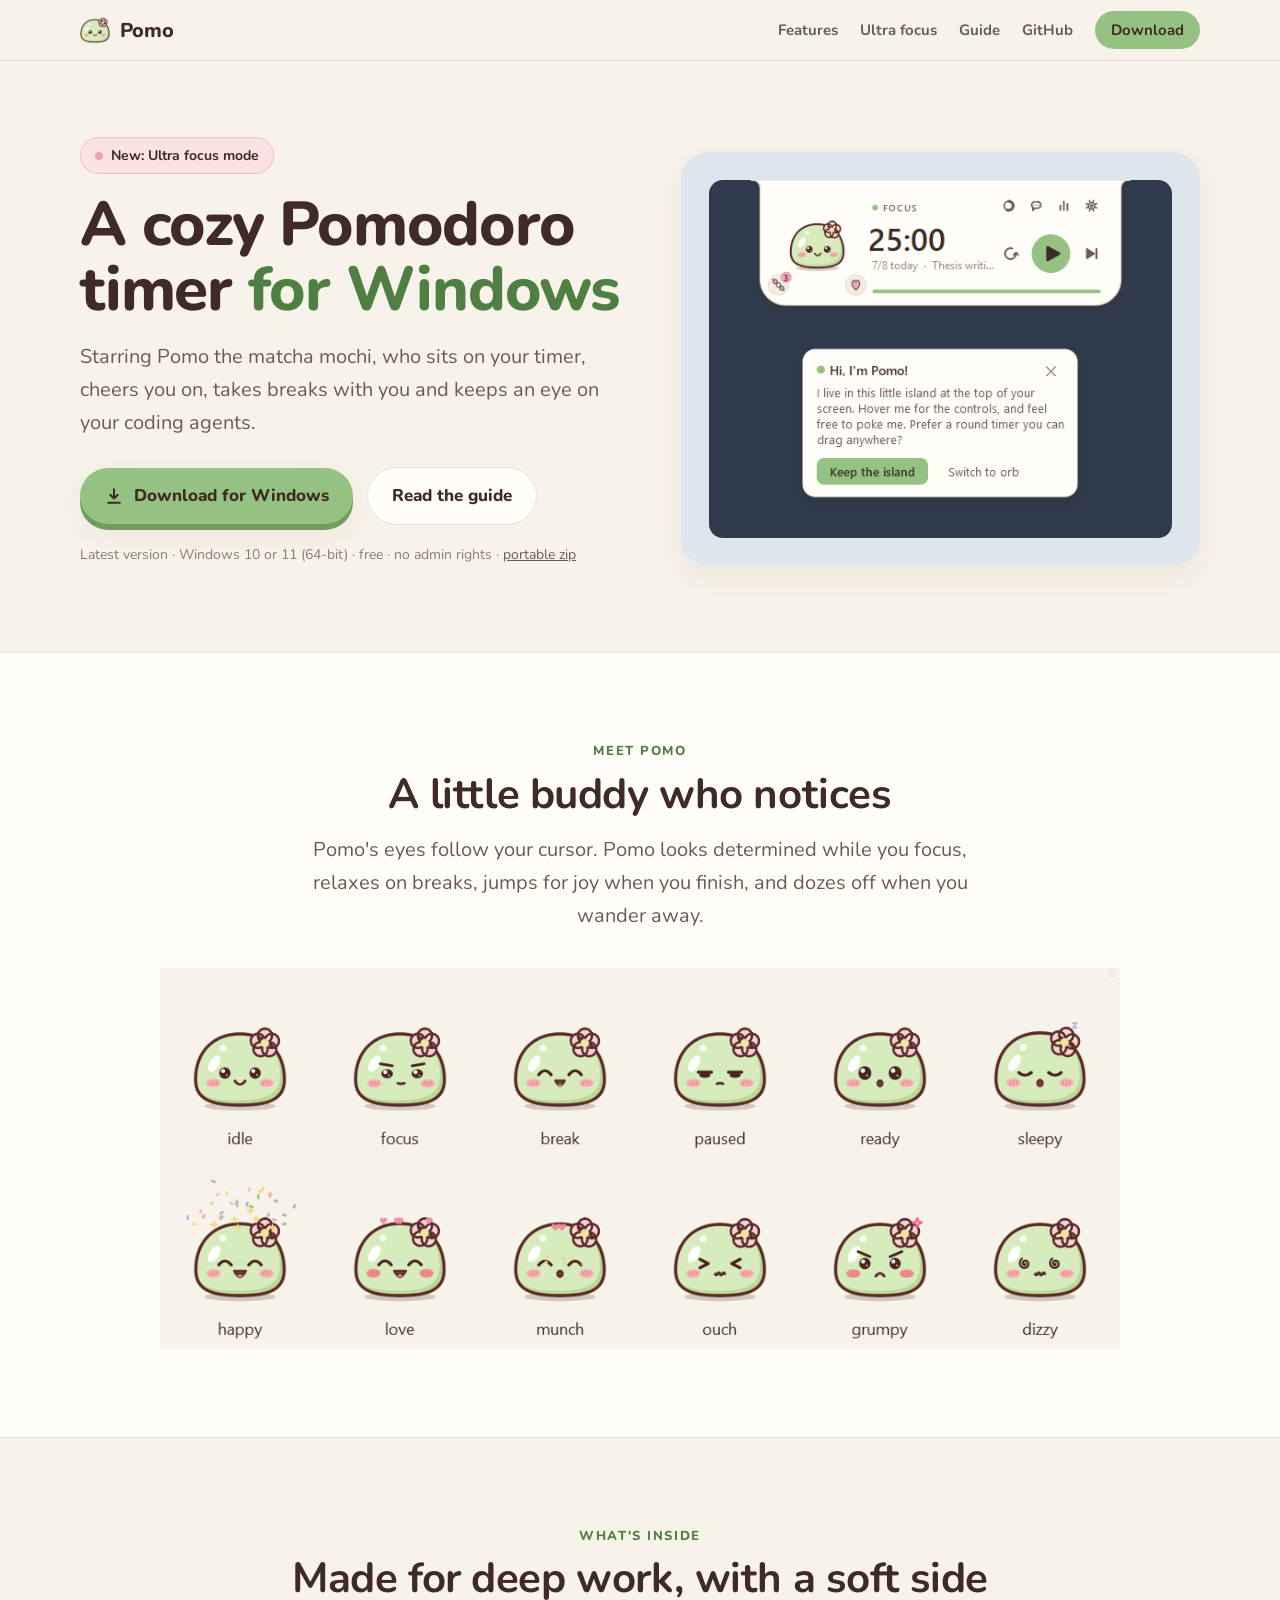
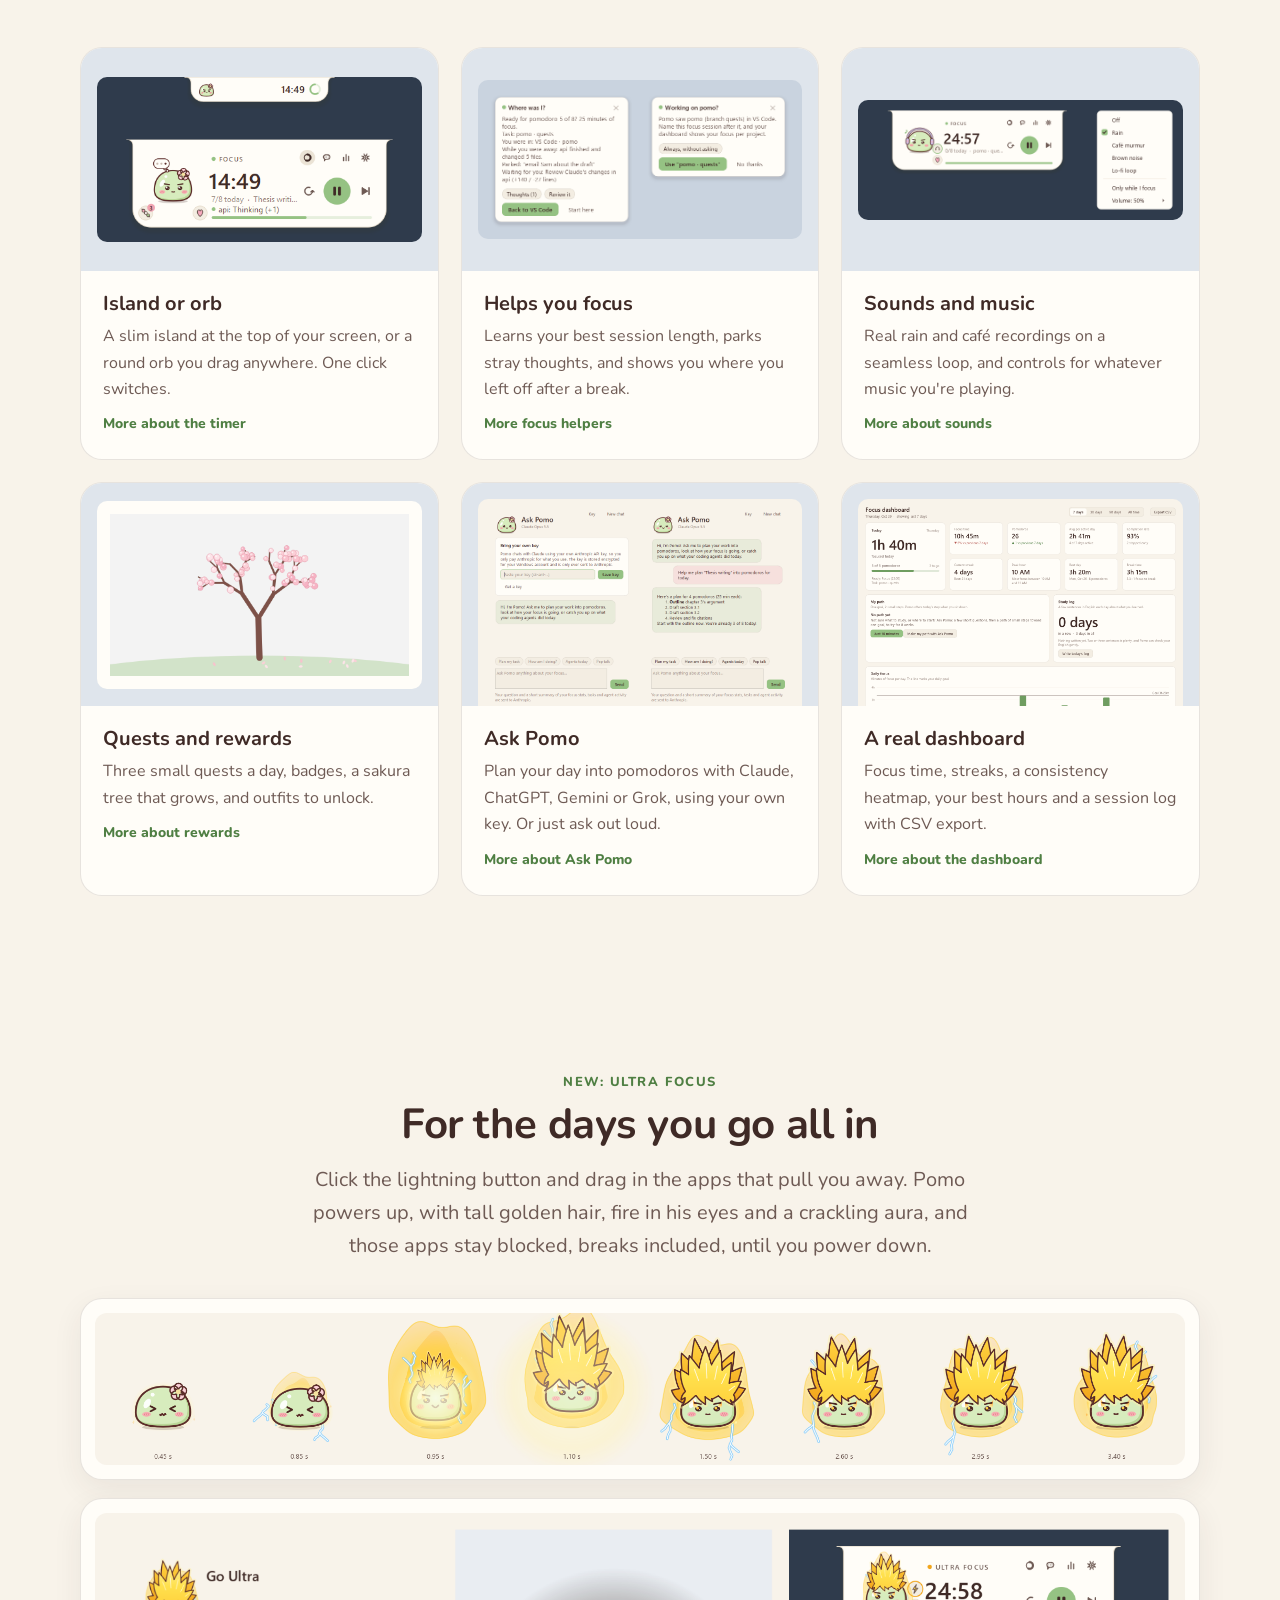
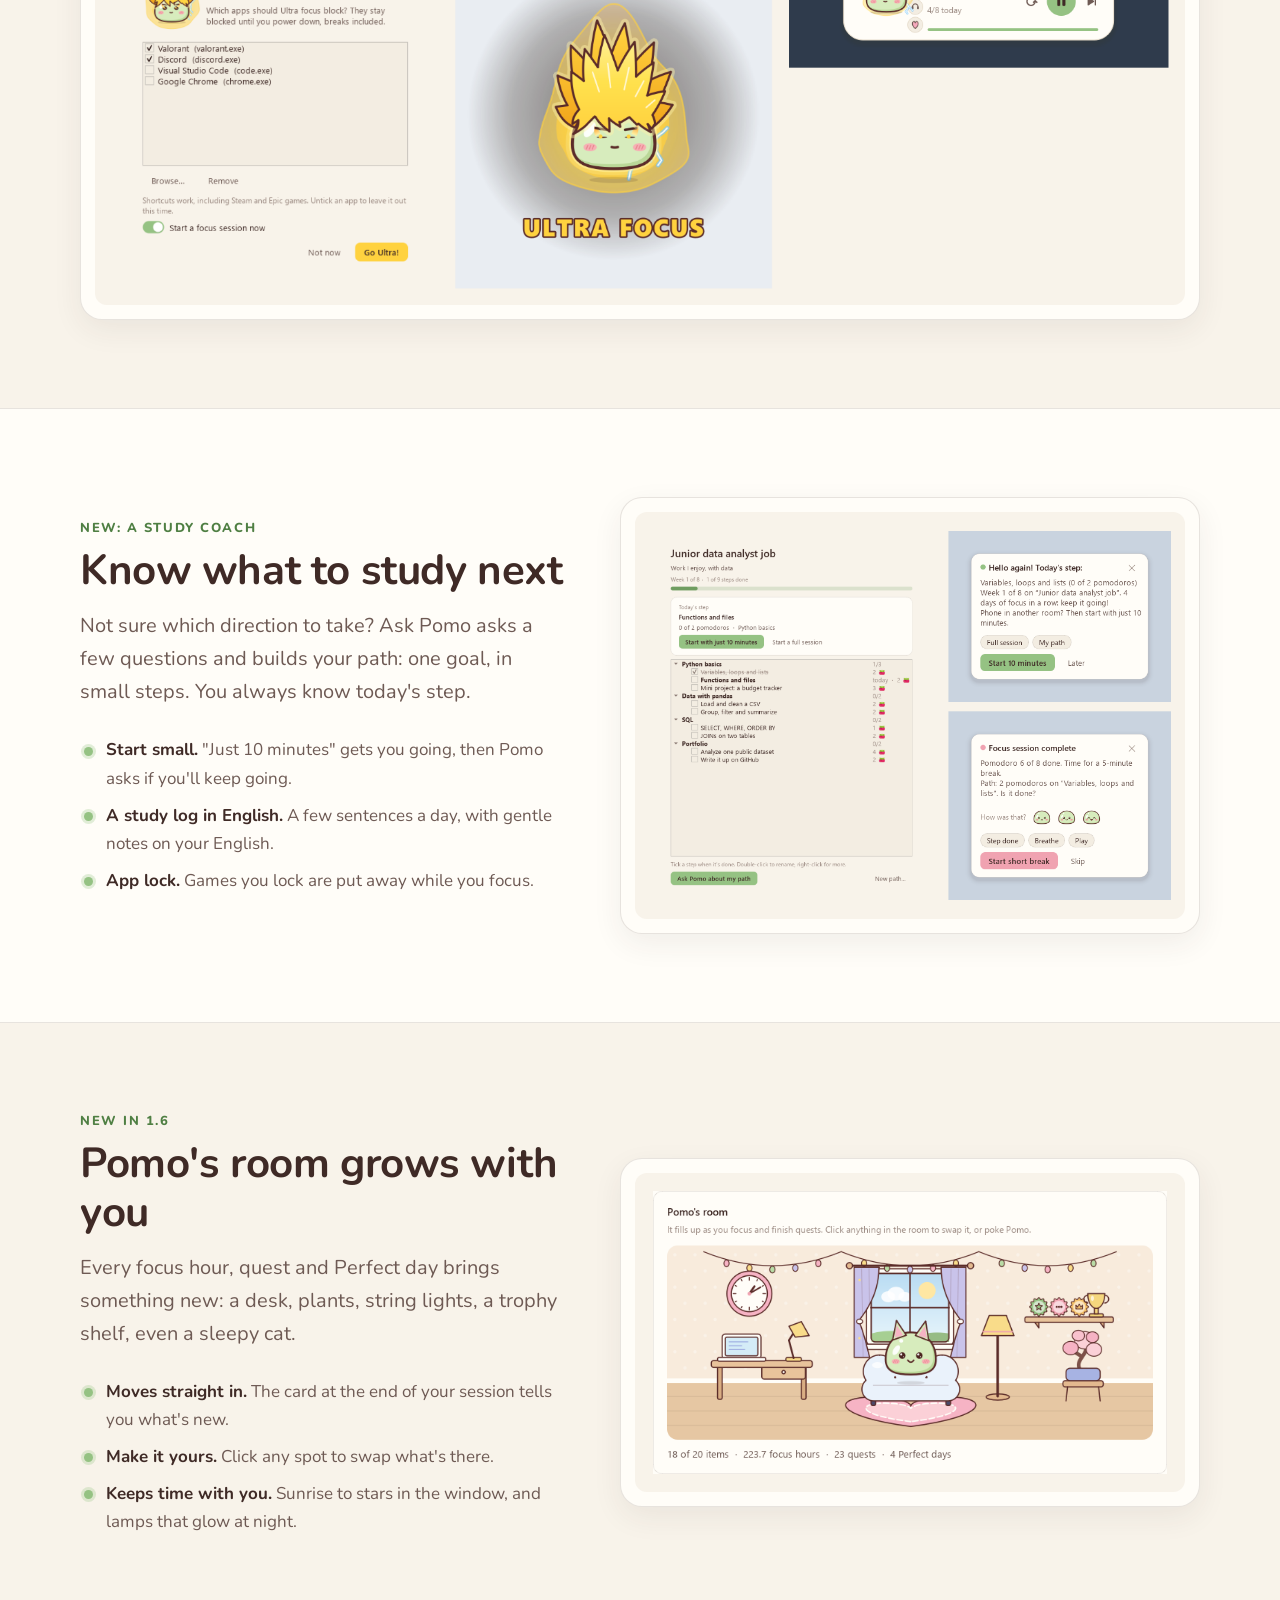
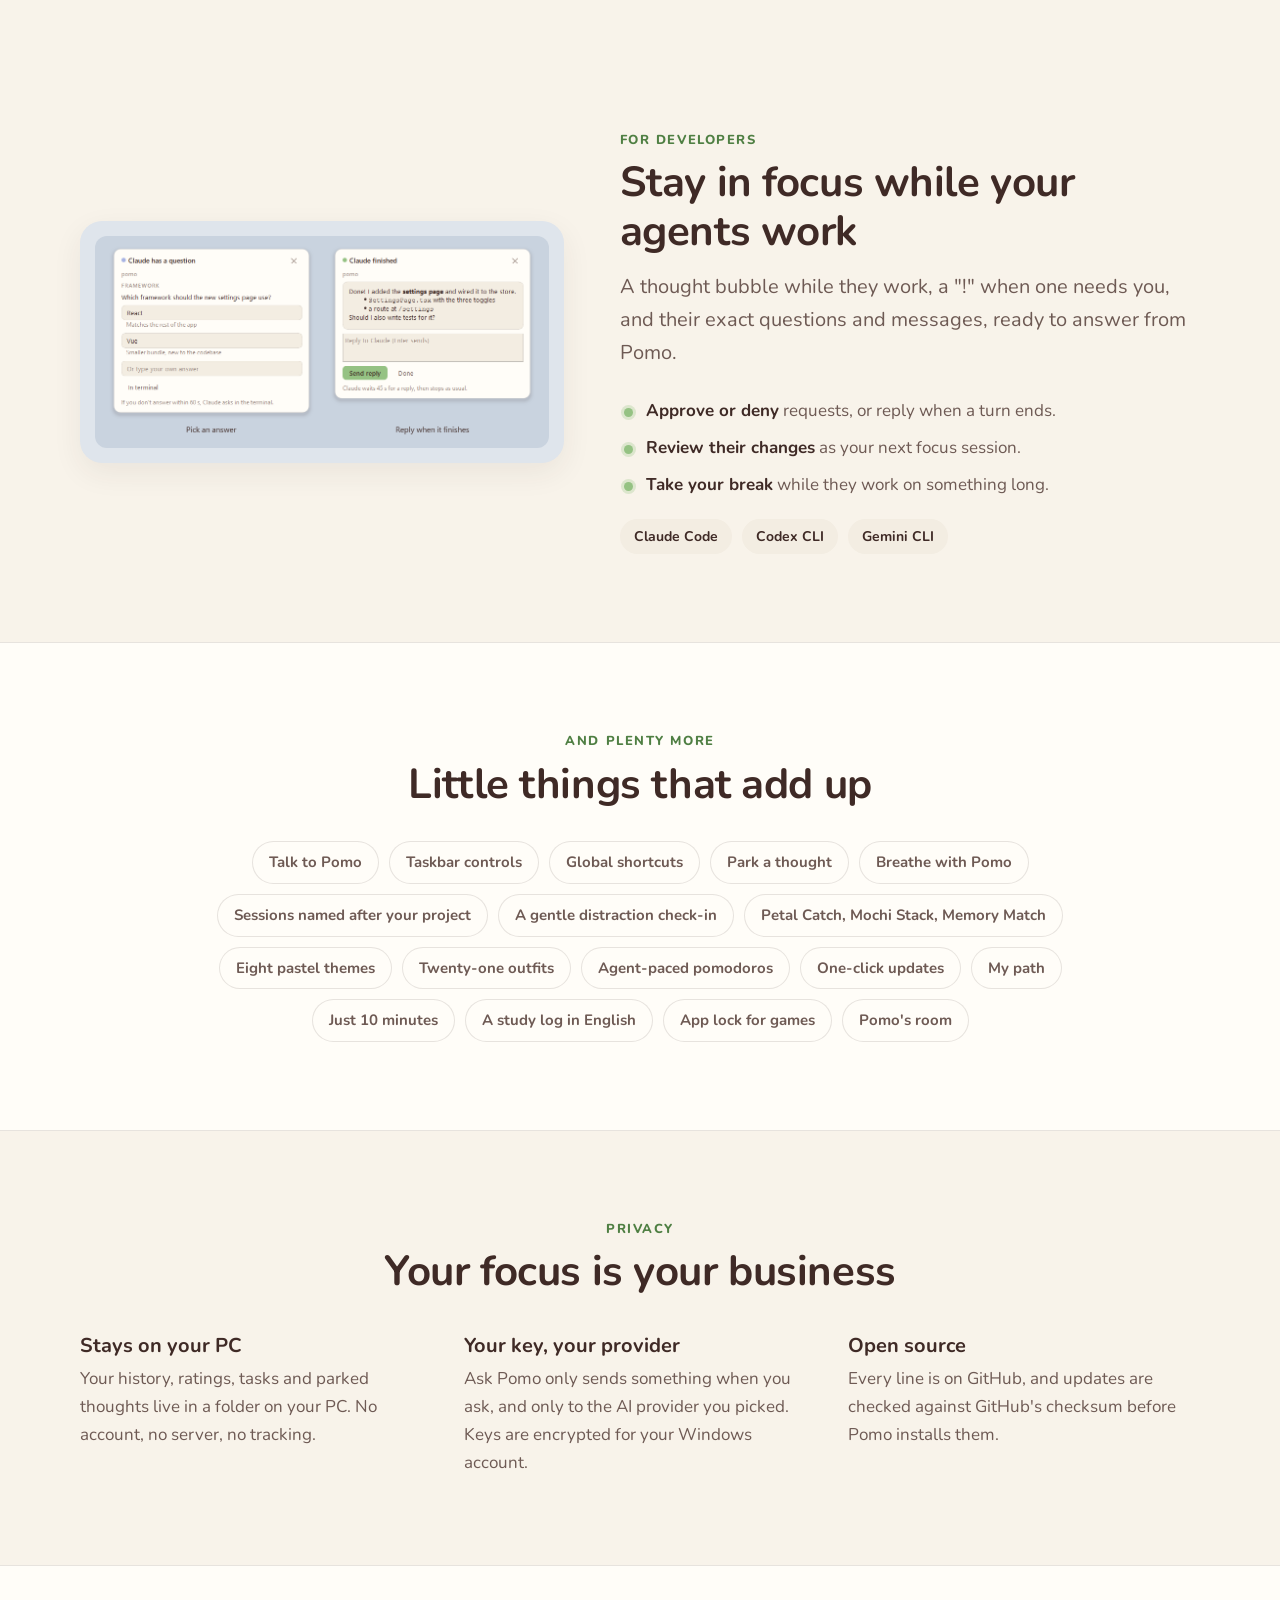
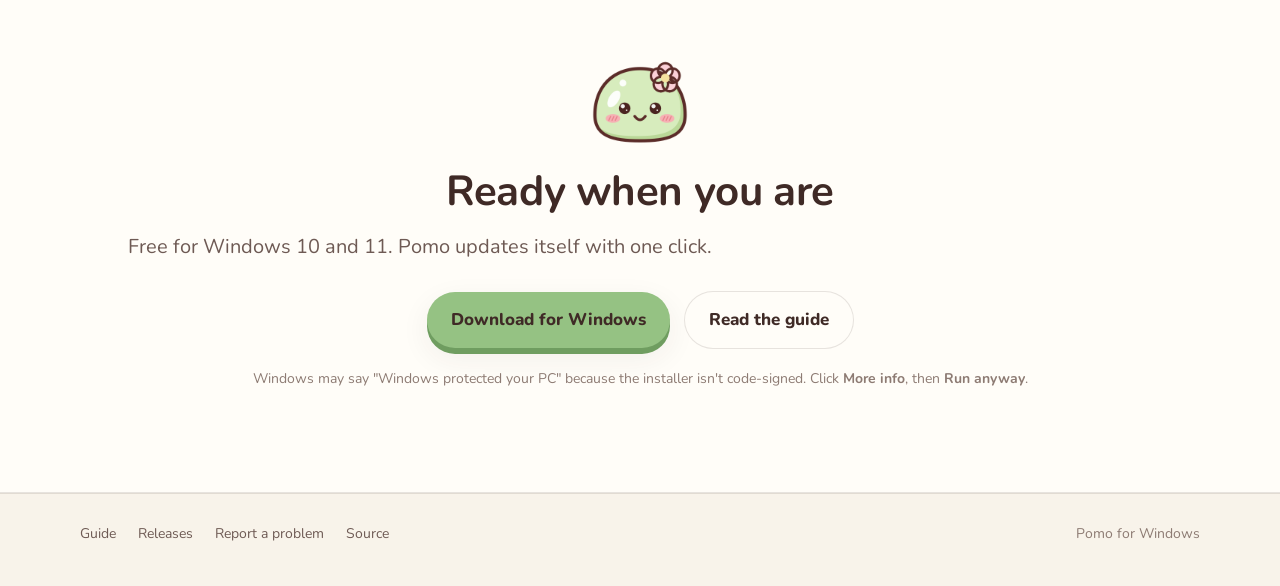
==== commit f3536915: "Docs: the study coach, app lock and Ultra focus in the README and on the website - README: Ultra foc" ====
--- a/docs/index.html
+++ b/docs/index.html
@@ -53,6 +53,8 @@
 
   .spot { display: grid; grid-template-columns: 1fr 1.2fr; gap: 56px; align-items: center; }
   .spot.flip > :first-child { order: 2; }
+  .ultra-strip { margin-top: 36px; }
+  .ultra-shots { margin-top: 18px; }
   .tags { display: flex; flex-wrap: wrap; gap: 10px; margin-top: 20px; }
   .tag { padding: 6px 14px; border-radius: 999px; background: var(--raised); font-weight: 700; font-size: 14px; }
 
@@ -89,7 +91,7 @@
     <a class="brand" href="#top"><img src="icon.png" alt="" width="30" height="30">Pomo</a>
     <div class="links">
       <a class="optional" href="#highlights">Features</a>
-      <a class="optional" href="#room">Pomo's room</a>
+      <a class="optional" href="#ultra">Ultra focus</a>
       <a href="guide.html">Guide</a>
       <a class="optional" href="https://github.com/sahilwagh99/pomo">GitHub</a>
       <a class="get" href="https://github.com/sahilwagh99/pomo/releases/latest/download/Pomo-Setup.exe">Download</a>
@@ -100,7 +102,7 @@
 <header class="hero" id="top">
   <div class="wrap">
     <div>
-      <a class="chip" href="#room">New in 1.6: Pomo's room</a>
+      <a class="chip" href="#ultra">New: Ultra focus mode</a>
       <h1>A cozy Pomodoro timer <span class="soft">for Windows</span></h1>
       <p class="lead">Starring Pomo the matcha mochi, who sits on your timer, cheers you on, takes breaks with you and keeps an eye on your coding agents.</p>
       <div class="actions">
@@ -162,7 +164,33 @@
   </div>
 </section>
 
-<section class="alt" id="room">
+<section class="center" id="ultra">
+  <div class="wrap">
+    <div class="eyebrow">New: Ultra focus</div>
+    <h2>For the days you go all in</h2>
+    <p class="lead">Click the lightning button and drag in the apps that pull you away. Pomo powers up, with tall golden hair, fire in his eyes and a crackling aura, and those apps stay blocked, breaks included, until you power down.</p>
+    <div class="shot ultra-strip"><img src="ultra_transform.png" alt="Pomo's power-up, frame by frame: straining as the aura charges, a flash, the golden hair bursting up, then the steady glow with lightning" width="2080" height="290" loading="lazy"></div>
+    <div class="shot ultra-shots"><img src="ultra.png" alt="Go Ultra: the apps dragged in to block, the transformation with ULTRA FOCUS, and the island in Ultra focus" width="1582" height="568" loading="lazy"></div>
+  </div>
+</section>
+
+<section class="alt" id="study">
+  <div class="wrap spot">
+    <div>
+      <div class="eyebrow">New: a study coach</div>
+      <h2>Know what to study next</h2>
+      <p class="lead">Not sure which direction to take? Ask Pomo asks a few questions and builds your path: one goal, in small steps. You always know today's step.</p>
+      <ul class="dots">
+        <li><b>Start small.</b> "Just 10 minutes" gets you going, then Pomo asks if you'll keep going.</li>
+        <li><b>A study log in English.</b> A few sentences a day, with gentle notes on your English.</li>
+        <li><b>App lock.</b> Games you lock are put away while you focus.</li>
+      </ul>
+    </div>
+    <div class="shot"><img src="study.png" alt="The My path window, the morning card with today's step, and a session card asking if the step is done" width="930" height="688" loading="lazy"></div>
+  </div>
+</section>
+
+<section id="room">
   <div class="wrap spot">
     <div>
       <div class="eyebrow">New in 1.6</div>
@@ -212,6 +240,11 @@
       <a href="guide.html#looks">Twenty-one outfits</a>
       <a href="guide.html#agents">Agent-paced pomodoros</a>
       <a href="guide.html#install">One-click updates</a>
+      <a href="guide.html#study">My path</a>
+      <a href="guide.html#study">Just 10 minutes</a>
+      <a href="guide.html#study">A study log in English</a>
+      <a href="guide.html#study">App lock for games</a>
+      <a href="#room">Pomo's room</a>
     </div>
   </div>
 </section>
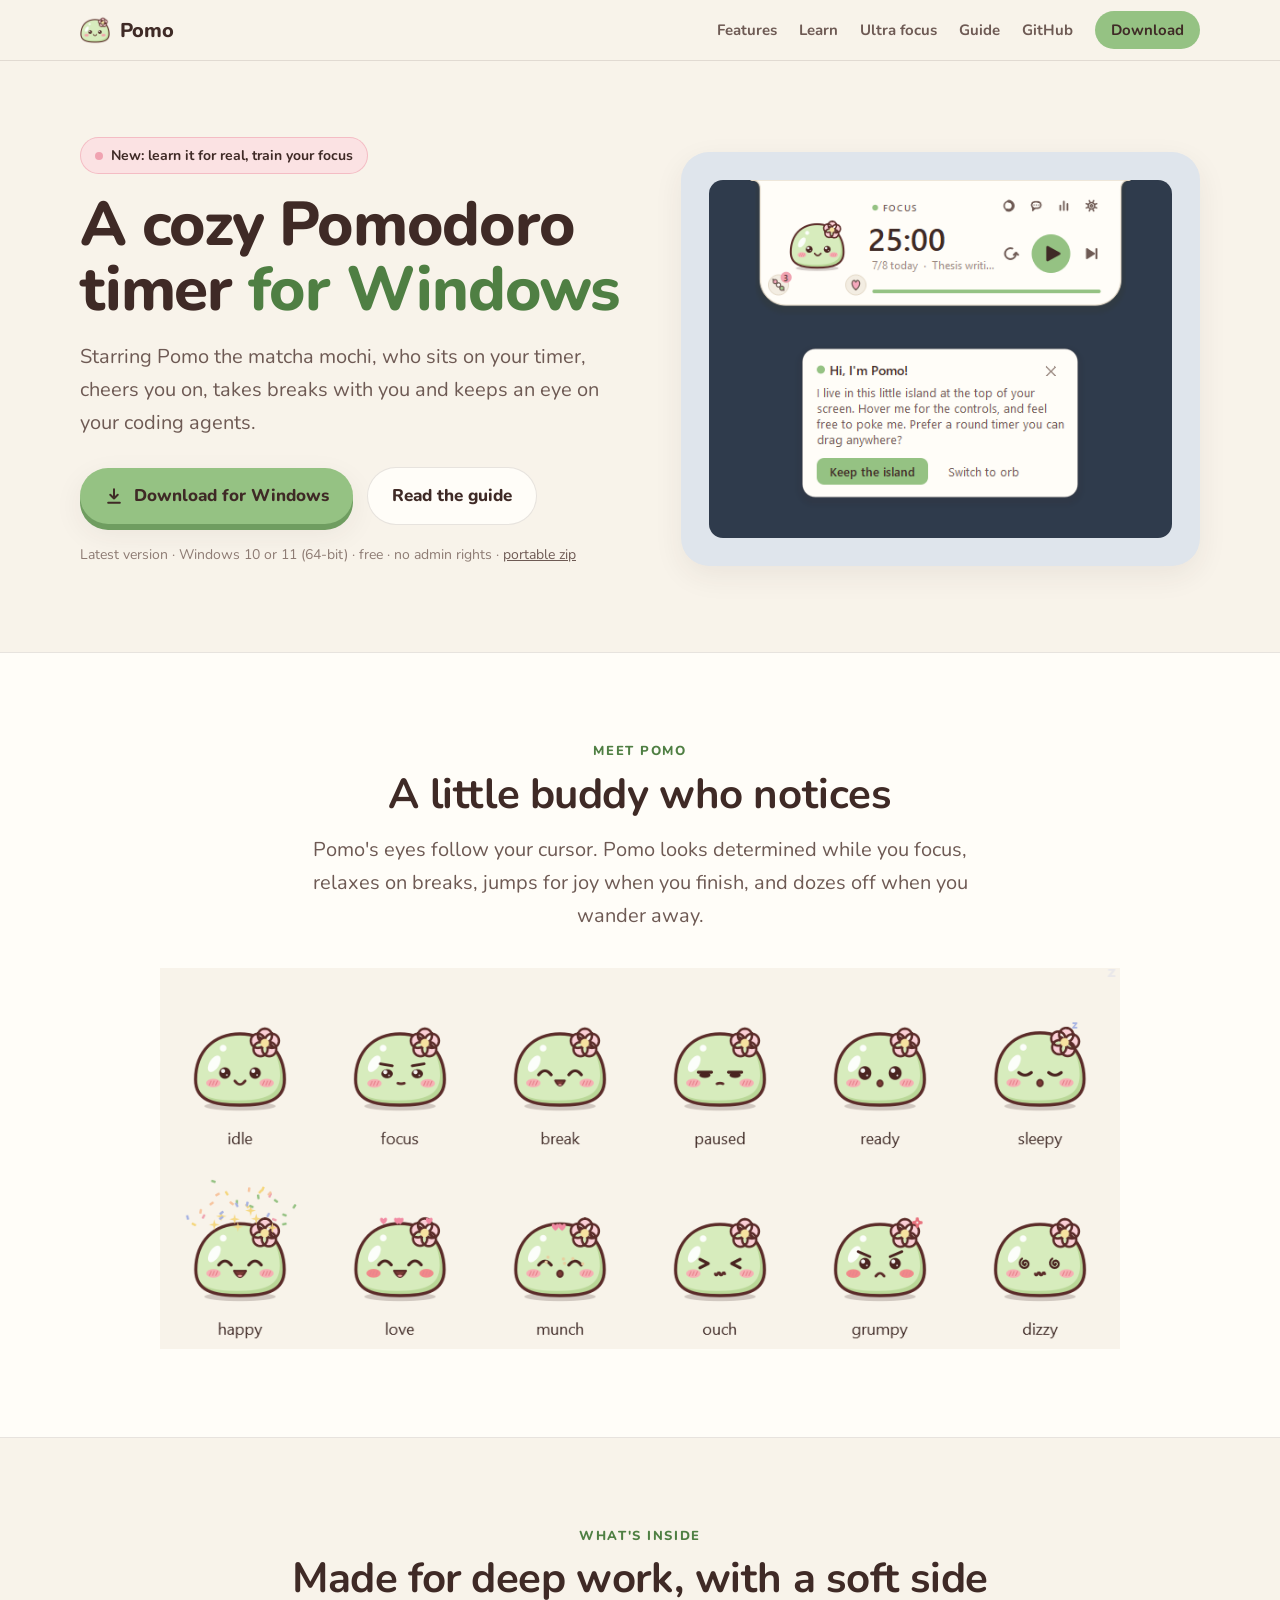
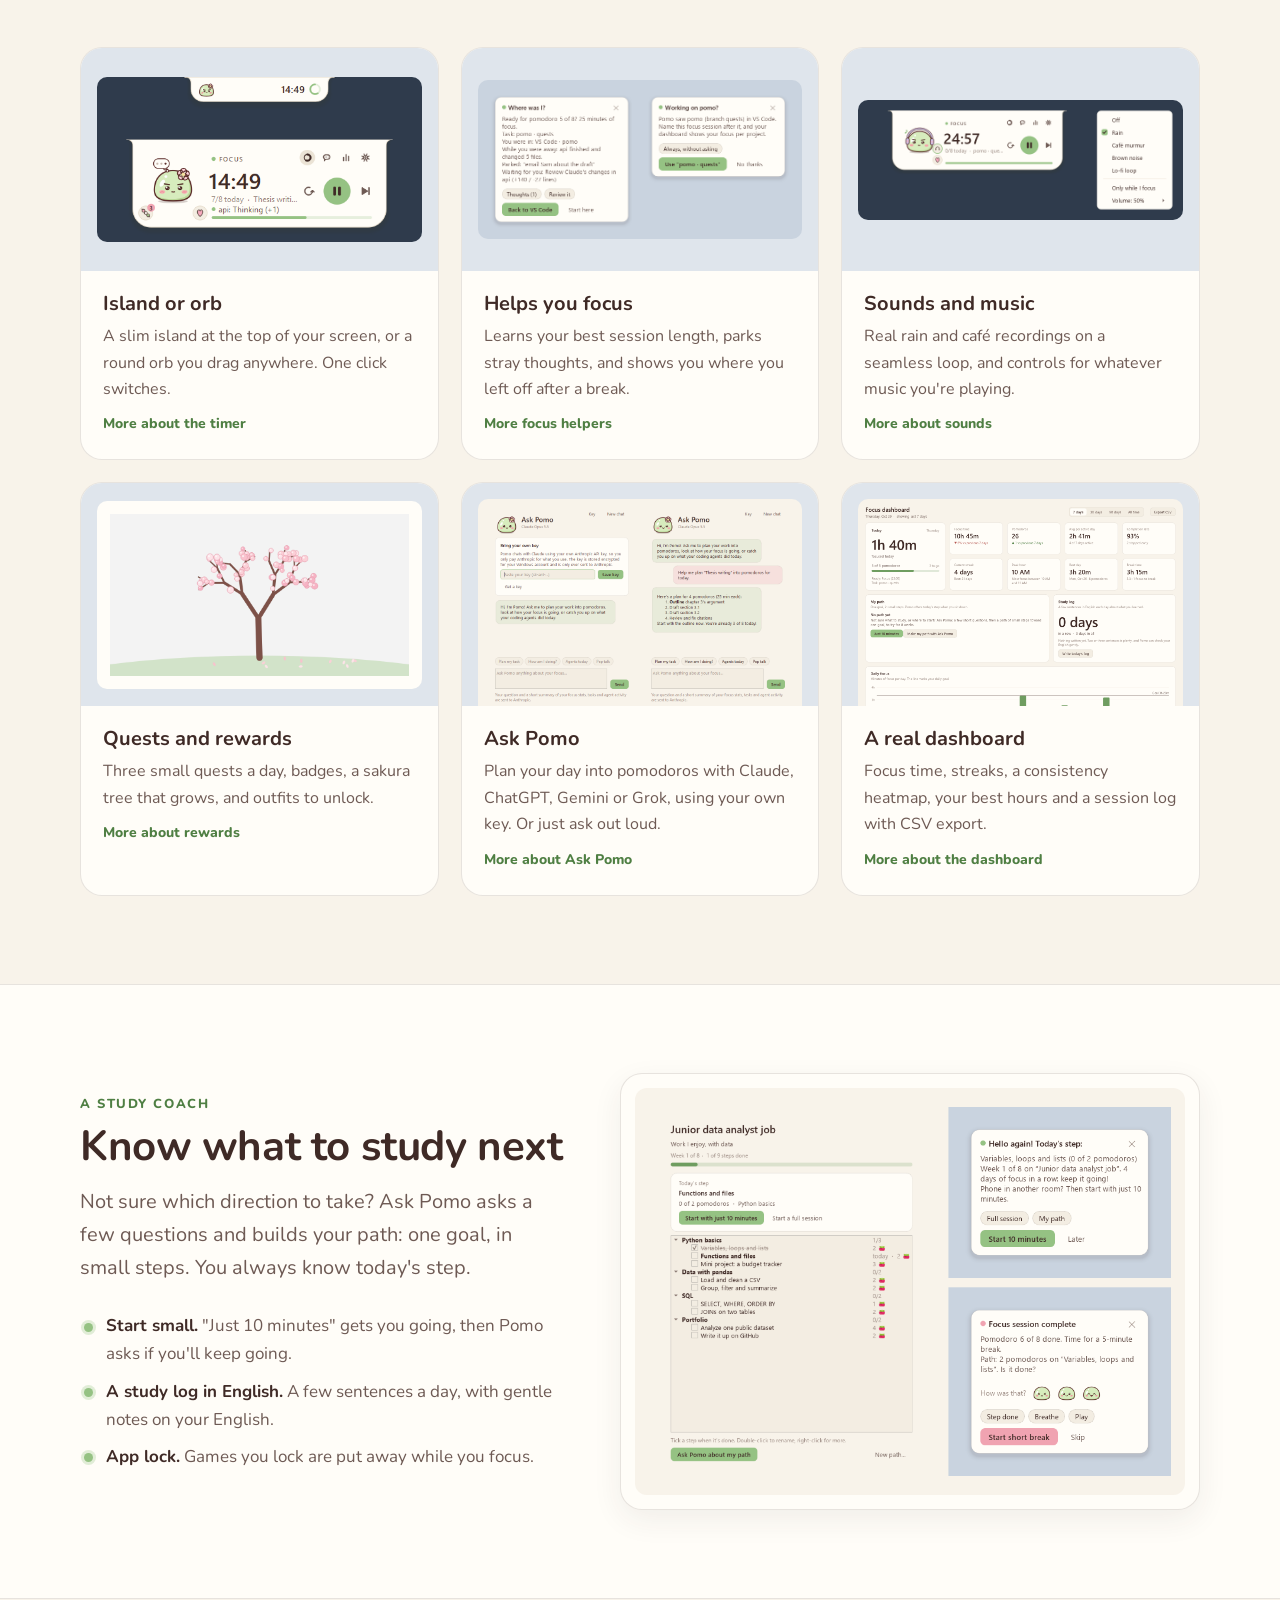
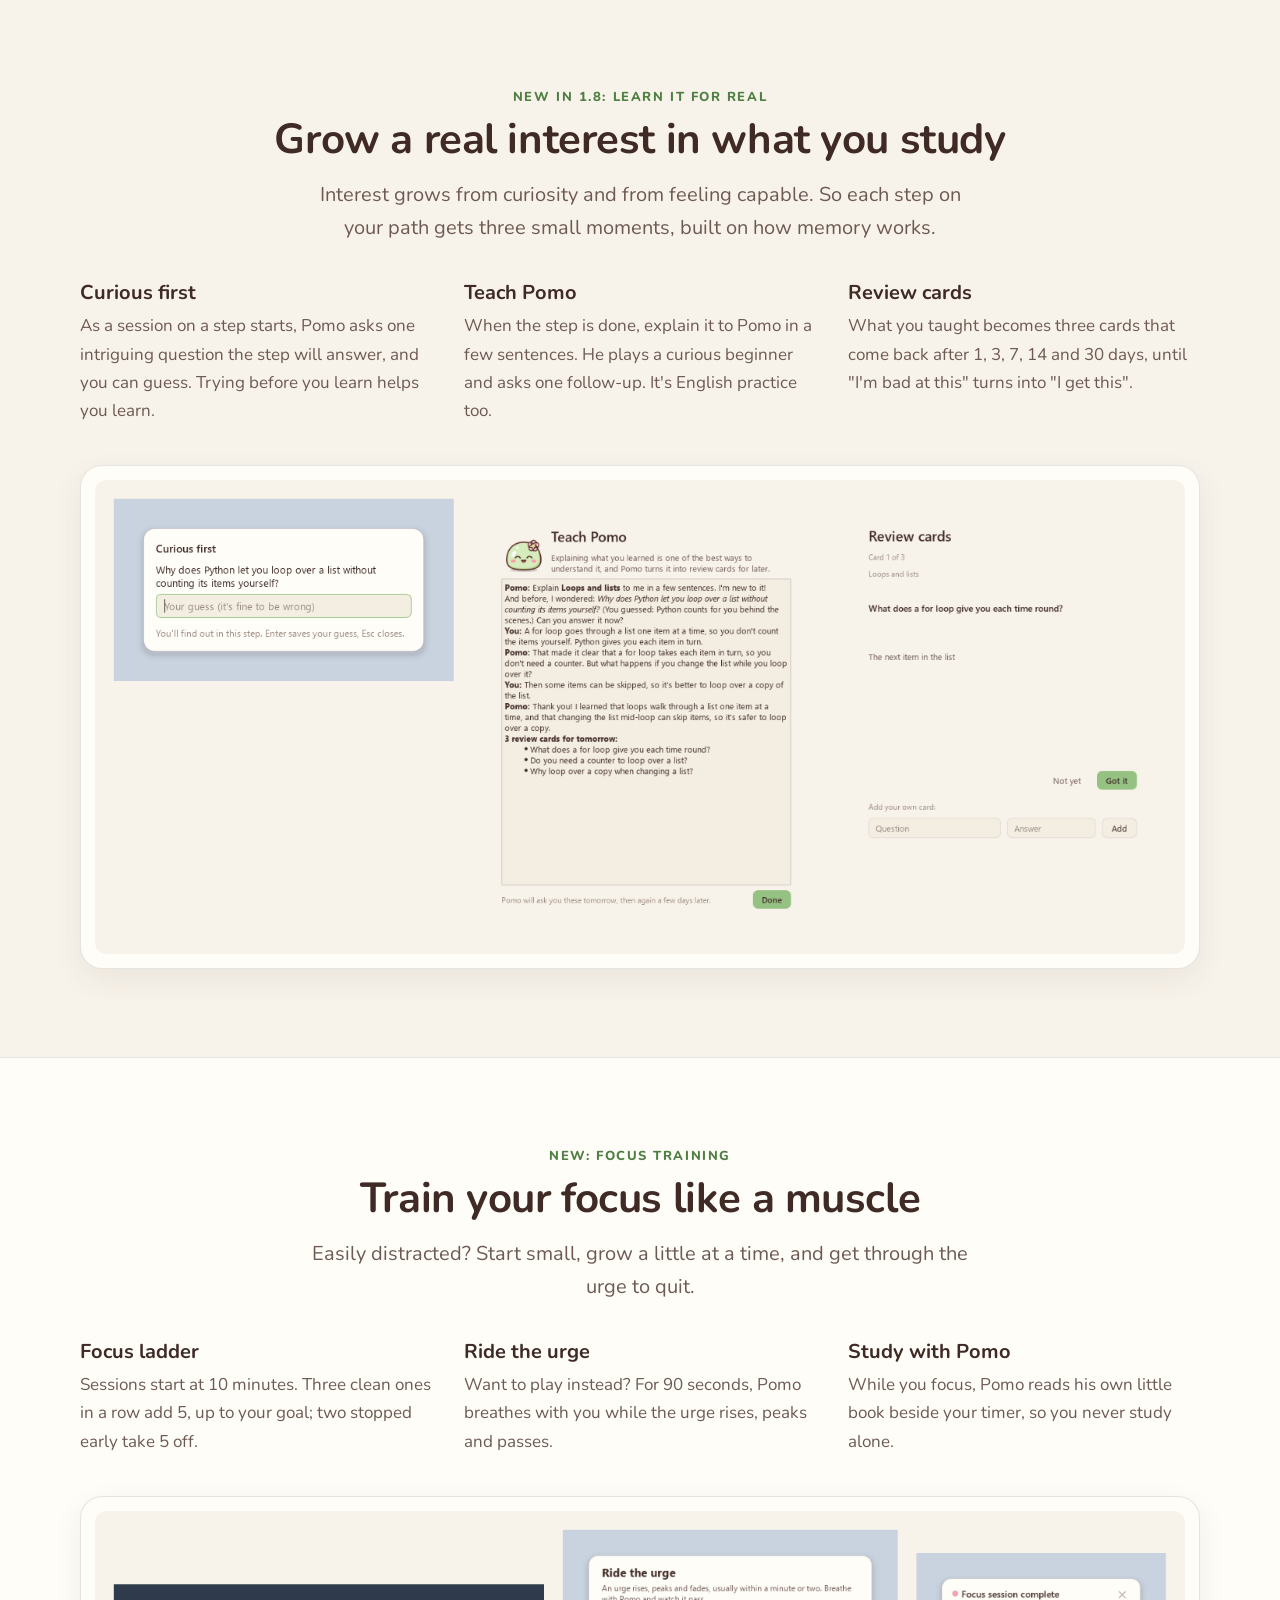
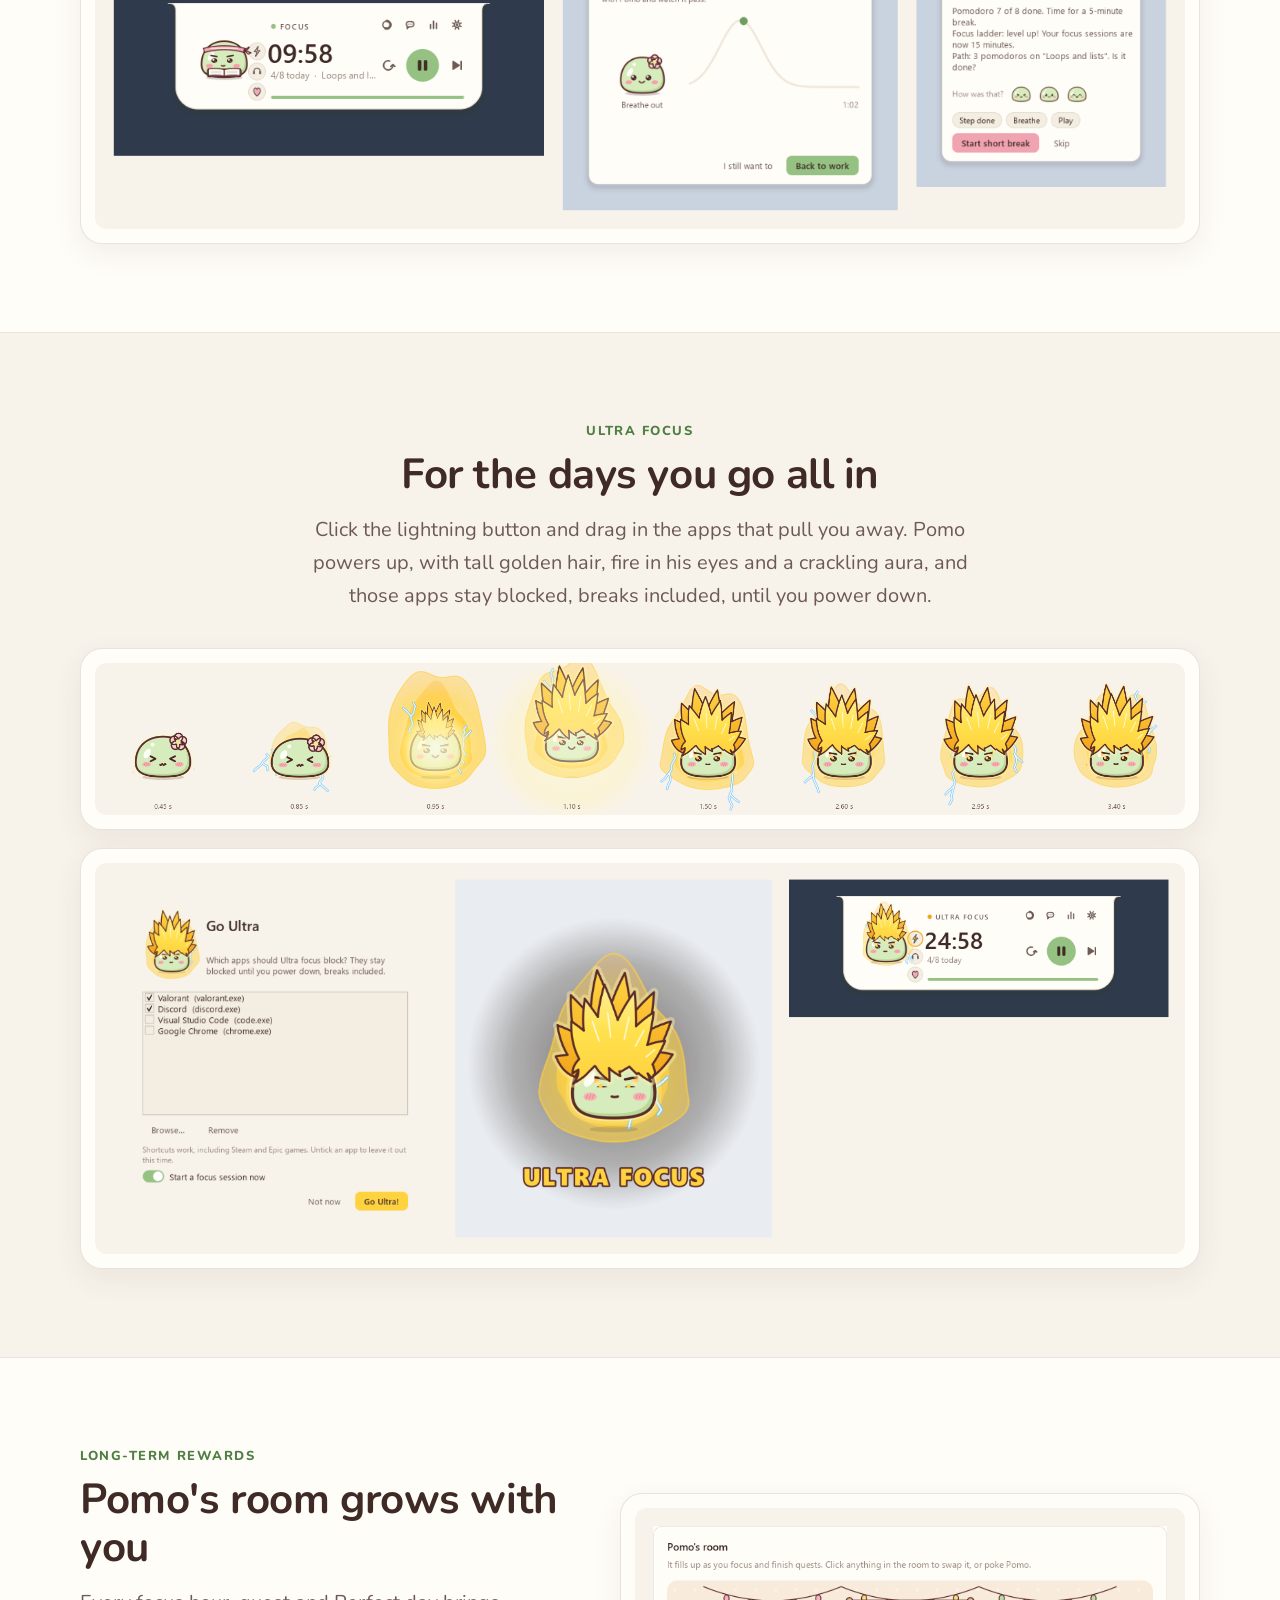
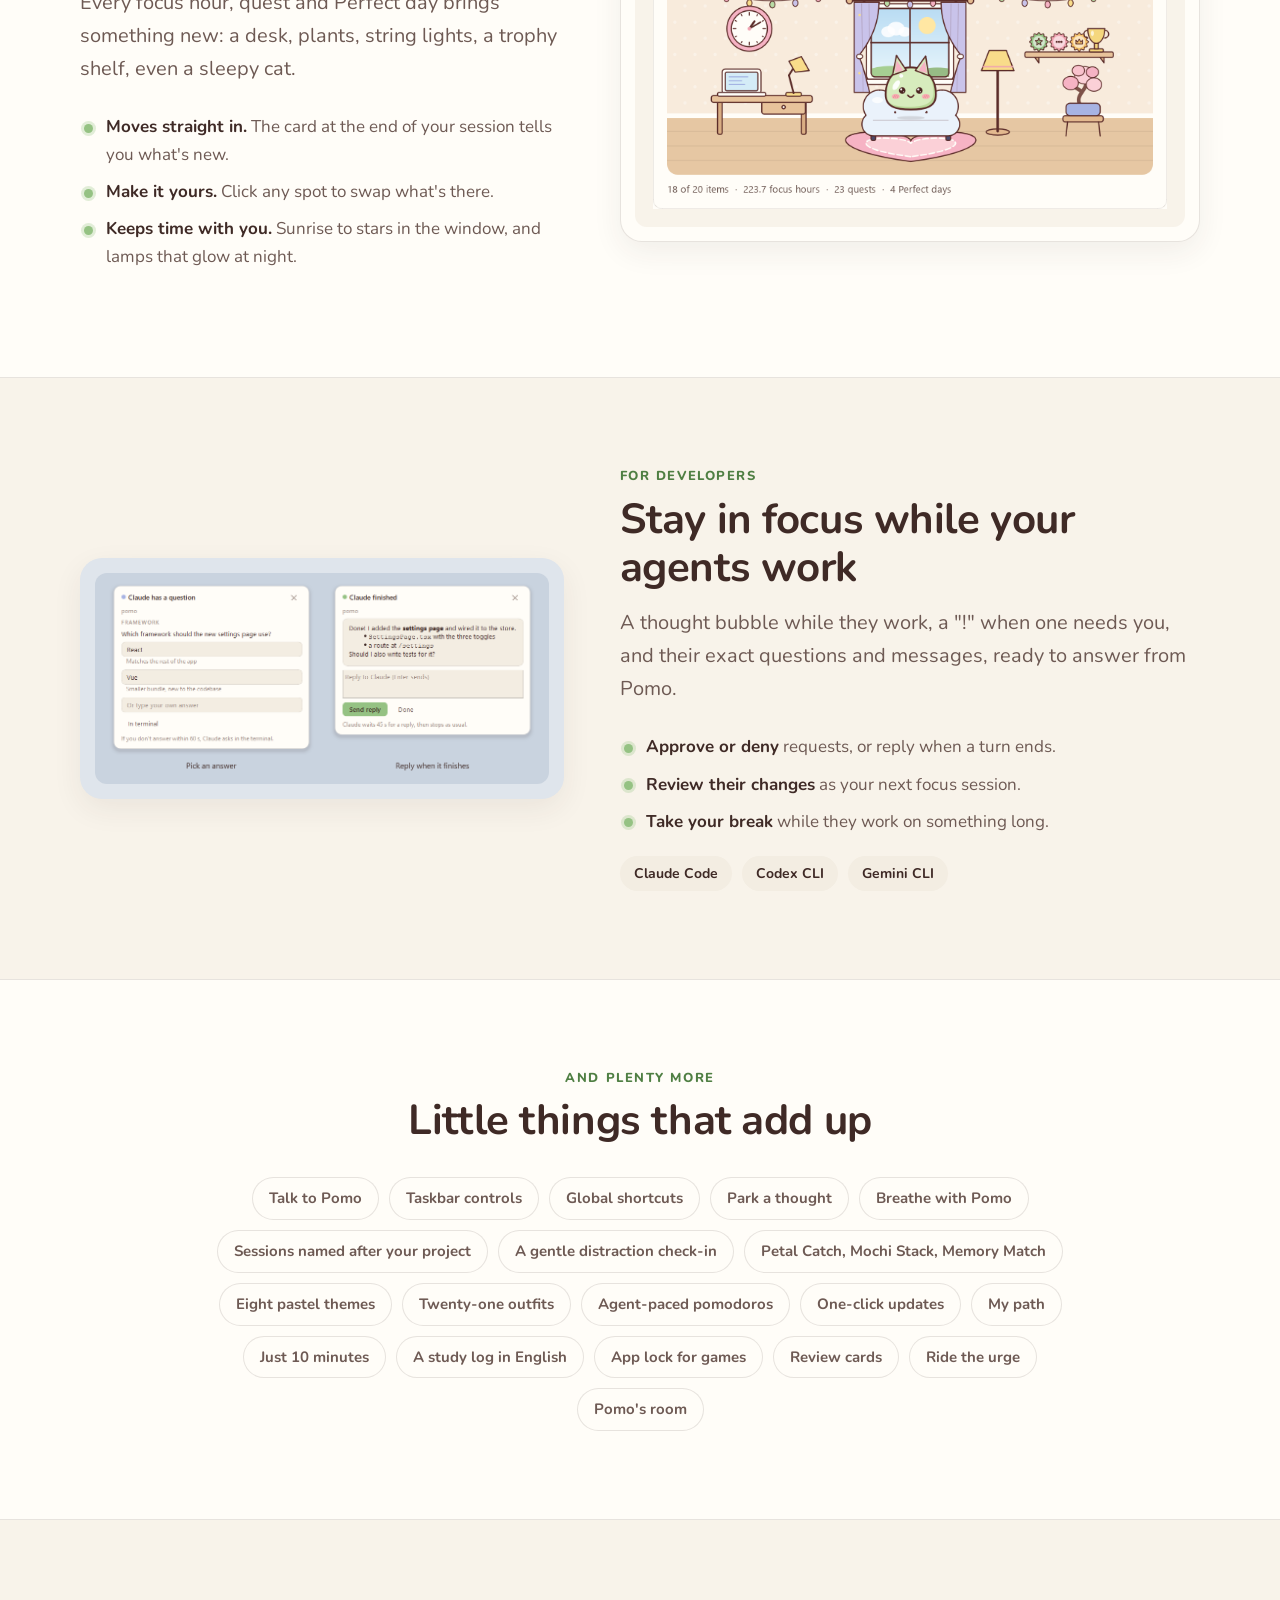
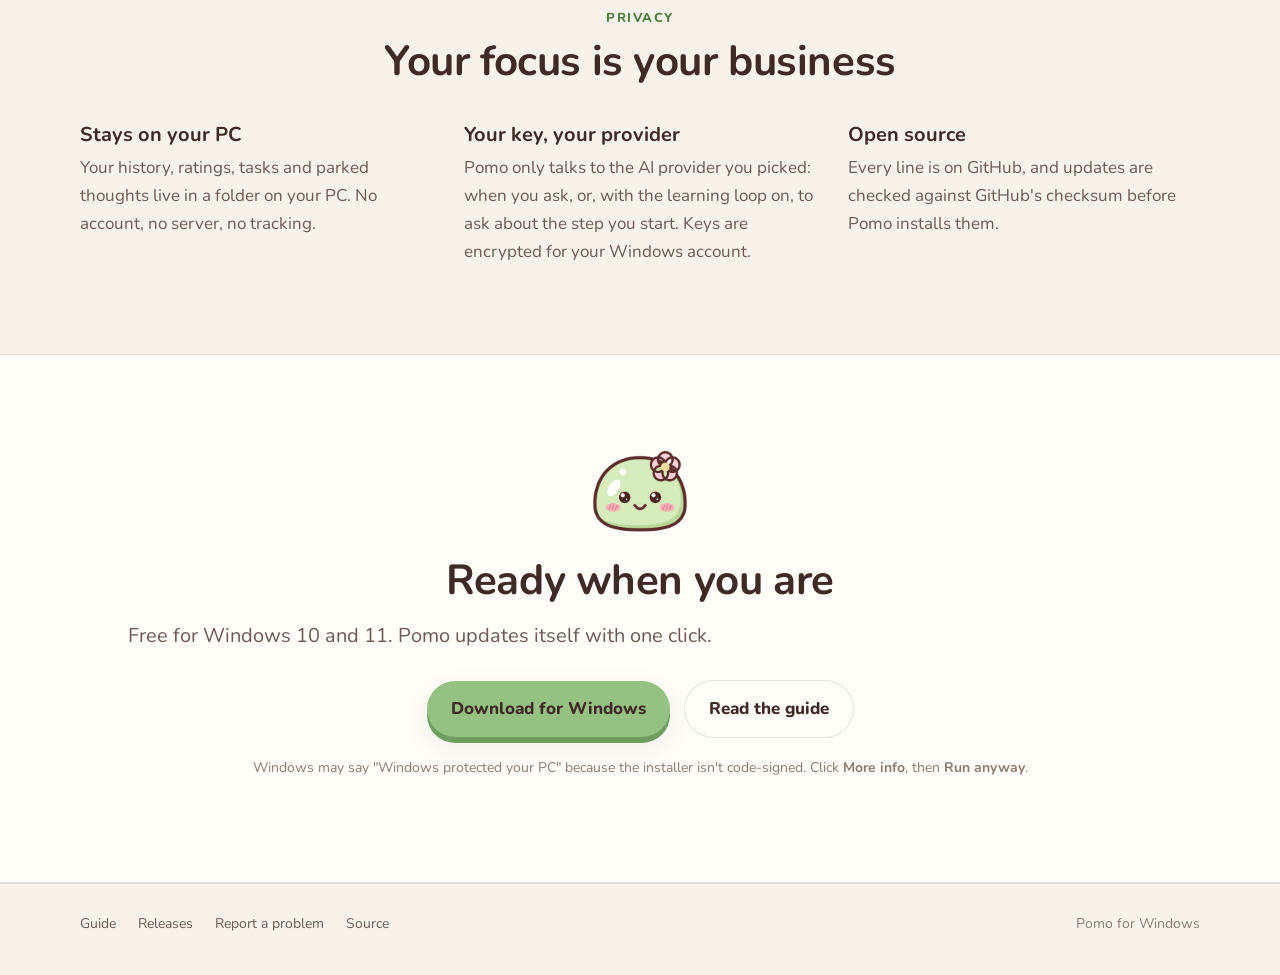
==== commit 351e274c: "Pomo 1.8.0: learn it for real and train your focus Curious first, Teach Pomo and review cards; the f" ====
--- a/docs/index.html
+++ b/docs/index.html
@@ -55,6 +55,7 @@
   .spot.flip > :first-child { order: 2; }
   .ultra-strip { margin-top: 36px; }
   .ultra-shots { margin-top: 18px; }
+  .wide-shot { margin-top: 40px; }
   .tags { display: flex; flex-wrap: wrap; gap: 10px; margin-top: 20px; }
   .tag { padding: 6px 14px; border-radius: 999px; background: var(--raised); font-weight: 700; font-size: 14px; }
 
@@ -91,6 +92,7 @@
     <a class="brand" href="#top"><img src="icon.png" alt="" width="30" height="30">Pomo</a>
     <div class="links">
       <a class="optional" href="#highlights">Features</a>
+      <a class="optional" href="#learn">Learn</a>
       <a class="optional" href="#ultra">Ultra focus</a>
       <a href="guide.html">Guide</a>
       <a class="optional" href="https://github.com/sahilwagh99/pomo">GitHub</a>
@@ -102,7 +104,7 @@
 <header class="hero" id="top">
   <div class="wrap">
     <div>
-      <a class="chip" href="#ultra">New: Ultra focus mode</a>
+      <a class="chip" href="#learn">New: learn it for real, train your focus</a>
       <h1>A cozy Pomodoro timer <span class="soft">for Windows</span></h1>
       <p class="lead">Starring Pomo the matcha mochi, who sits on your timer, cheers you on, takes breaks with you and keeps an eye on your coding agents.</p>
       <div class="actions">
@@ -164,20 +166,10 @@
   </div>
 </section>
 
-<section class="center" id="ultra">
-  <div class="wrap">
-    <div class="eyebrow">New: Ultra focus</div>
-    <h2>For the days you go all in</h2>
-    <p class="lead">Click the lightning button and drag in the apps that pull you away. Pomo powers up, with tall golden hair, fire in his eyes and a crackling aura, and those apps stay blocked, breaks included, until you power down.</p>
-    <div class="shot ultra-strip"><img src="ultra_transform.png" alt="Pomo's power-up, frame by frame: straining as the aura charges, a flash, the golden hair bursting up, then the steady glow with lightning" width="2080" height="290" loading="lazy"></div>
-    <div class="shot ultra-shots"><img src="ultra.png" alt="Go Ultra: the apps dragged in to block, the transformation with ULTRA FOCUS, and the island in Ultra focus" width="1582" height="568" loading="lazy"></div>
-  </div>
-</section>
-
 <section class="alt" id="study">
   <div class="wrap spot">
     <div>
-      <div class="eyebrow">New: a study coach</div>
+      <div class="eyebrow">A study coach</div>
       <h2>Know what to study next</h2>
       <p class="lead">Not sure which direction to take? Ask Pomo asks a few questions and builds your path: one goal, in small steps. You always know today's step.</p>
       <ul class="dots">
@@ -190,10 +182,52 @@
   </div>
 </section>
 
-<section id="room">
+<section id="learn">
+  <div class="wrap">
+    <div class="center">
+      <div class="eyebrow">New in 1.8: learn it for real</div>
+      <h2>Grow a real interest in what you study</h2>
+      <p class="lead">Interest grows from curiosity and from feeling capable. So each step on your path gets three small moments, built on how memory works.</p>
+    </div>
+    <div class="trio">
+      <div><h3>Curious first</h3><p>As a session on a step starts, Pomo asks one intriguing question the step will answer, and you can guess. Trying before you learn helps you learn.</p></div>
+      <div><h3>Teach Pomo</h3><p>When the step is done, explain it to Pomo in a few sentences. He plays a curious beginner and asks one follow-up. It's English practice too.</p></div>
+      <div><h3>Review cards</h3><p>What you taught becomes three cards that come back after 1, 3, 7, 14 and 30 days, until "I'm bad at this" turns into "I get this".</p></div>
+    </div>
+    <div class="shot wide-shot"><img src="learning.png" alt="Curious first with a question about loops; Teach Pomo with the explanation, Pomo's follow-up and three review cards; and a review card with its answer" width="1398" height="608" loading="lazy"></div>
+  </div>
+</section>
+
+<section class="alt" id="train">
+  <div class="wrap">
+    <div class="center">
+      <div class="eyebrow">New: focus training</div>
+      <h2>Train your focus like a muscle</h2>
+      <p class="lead">Easily distracted? Start small, grow a little at a time, and get through the urge to quit.</p>
+    </div>
+    <div class="trio">
+      <div><h3>Focus ladder</h3><p>Sessions start at 10 minutes. Three clean ones in a row add 5, up to your goal; two stopped early take 5 off.</p></div>
+      <div><h3>Ride the urge</h3><p>Want to play instead? For 90 seconds, Pomo breathes with you while the urge rises, peaks and passes.</p></div>
+      <div><h3>Study with Pomo</h3><p>While you focus, Pomo reads his own little book beside your timer, so you never study alone.</p></div>
+    </div>
+    <div class="shot wide-shot"><img src="focus_training.png" alt="Pomo reading his book on the island during focus; Ride the urge with Pomo breathing and the urge's wave; and a session card saying the focus ladder levelled up to 15 minutes" width="1396" height="408" loading="lazy"></div>
+  </div>
+</section>
+
+<section class="center" id="ultra">
+  <div class="wrap">
+    <div class="eyebrow">Ultra focus</div>
+    <h2>For the days you go all in</h2>
+    <p class="lead">Click the lightning button and drag in the apps that pull you away. Pomo powers up, with tall golden hair, fire in his eyes and a crackling aura, and those apps stay blocked, breaks included, until you power down.</p>
+    <div class="shot ultra-strip"><img src="ultra_transform.png" alt="Pomo's power-up, frame by frame: straining as the aura charges, a flash, the golden hair bursting up, then the steady glow with lightning" width="2080" height="290" loading="lazy"></div>
+    <div class="shot ultra-shots"><img src="ultra.png" alt="Go Ultra: the apps dragged in to block, the transformation with ULTRA FOCUS, and the island in Ultra focus" width="1582" height="568" loading="lazy"></div>
+  </div>
+</section>
+
+<section class="alt" id="room">
   <div class="wrap spot">
     <div>
-      <div class="eyebrow">New in 1.6</div>
+      <div class="eyebrow">Long-term rewards</div>
       <h2>Pomo's room grows with you</h2>
       <p class="lead">Every focus hour, quest and Perfect day brings something new: a desk, plants, string lights, a trophy shelf, even a sleepy cat.</p>
       <ul class="dots">
@@ -244,6 +278,8 @@
       <a href="guide.html#study">Just 10 minutes</a>
       <a href="guide.html#study">A study log in English</a>
       <a href="guide.html#study">App lock for games</a>
+      <a href="guide.html#learn">Review cards</a>
+      <a href="guide.html#train">Ride the urge</a>
       <a href="#room">Pomo's room</a>
     </div>
   </div>
@@ -257,7 +293,7 @@
     </div>
     <div class="trio">
       <div><h3>Stays on your PC</h3><p>Your history, ratings, tasks and parked thoughts live in a folder on your PC. No account, no server, no tracking.</p></div>
-      <div><h3>Your key, your provider</h3><p>Ask Pomo only sends something when you ask, and only to the AI provider you picked. Keys are encrypted for your Windows account.</p></div>
+      <div><h3>Your key, your provider</h3><p>Pomo only talks to the AI provider you picked: when you ask, or, with the learning loop on, to ask about the step you start. Keys are encrypted for your Windows account.</p></div>
       <div><h3>Open source</h3><p>Every line is on GitHub, and updates are checked against GitHub's checksum before Pomo installs them.</p></div>
     </div>
   </div>
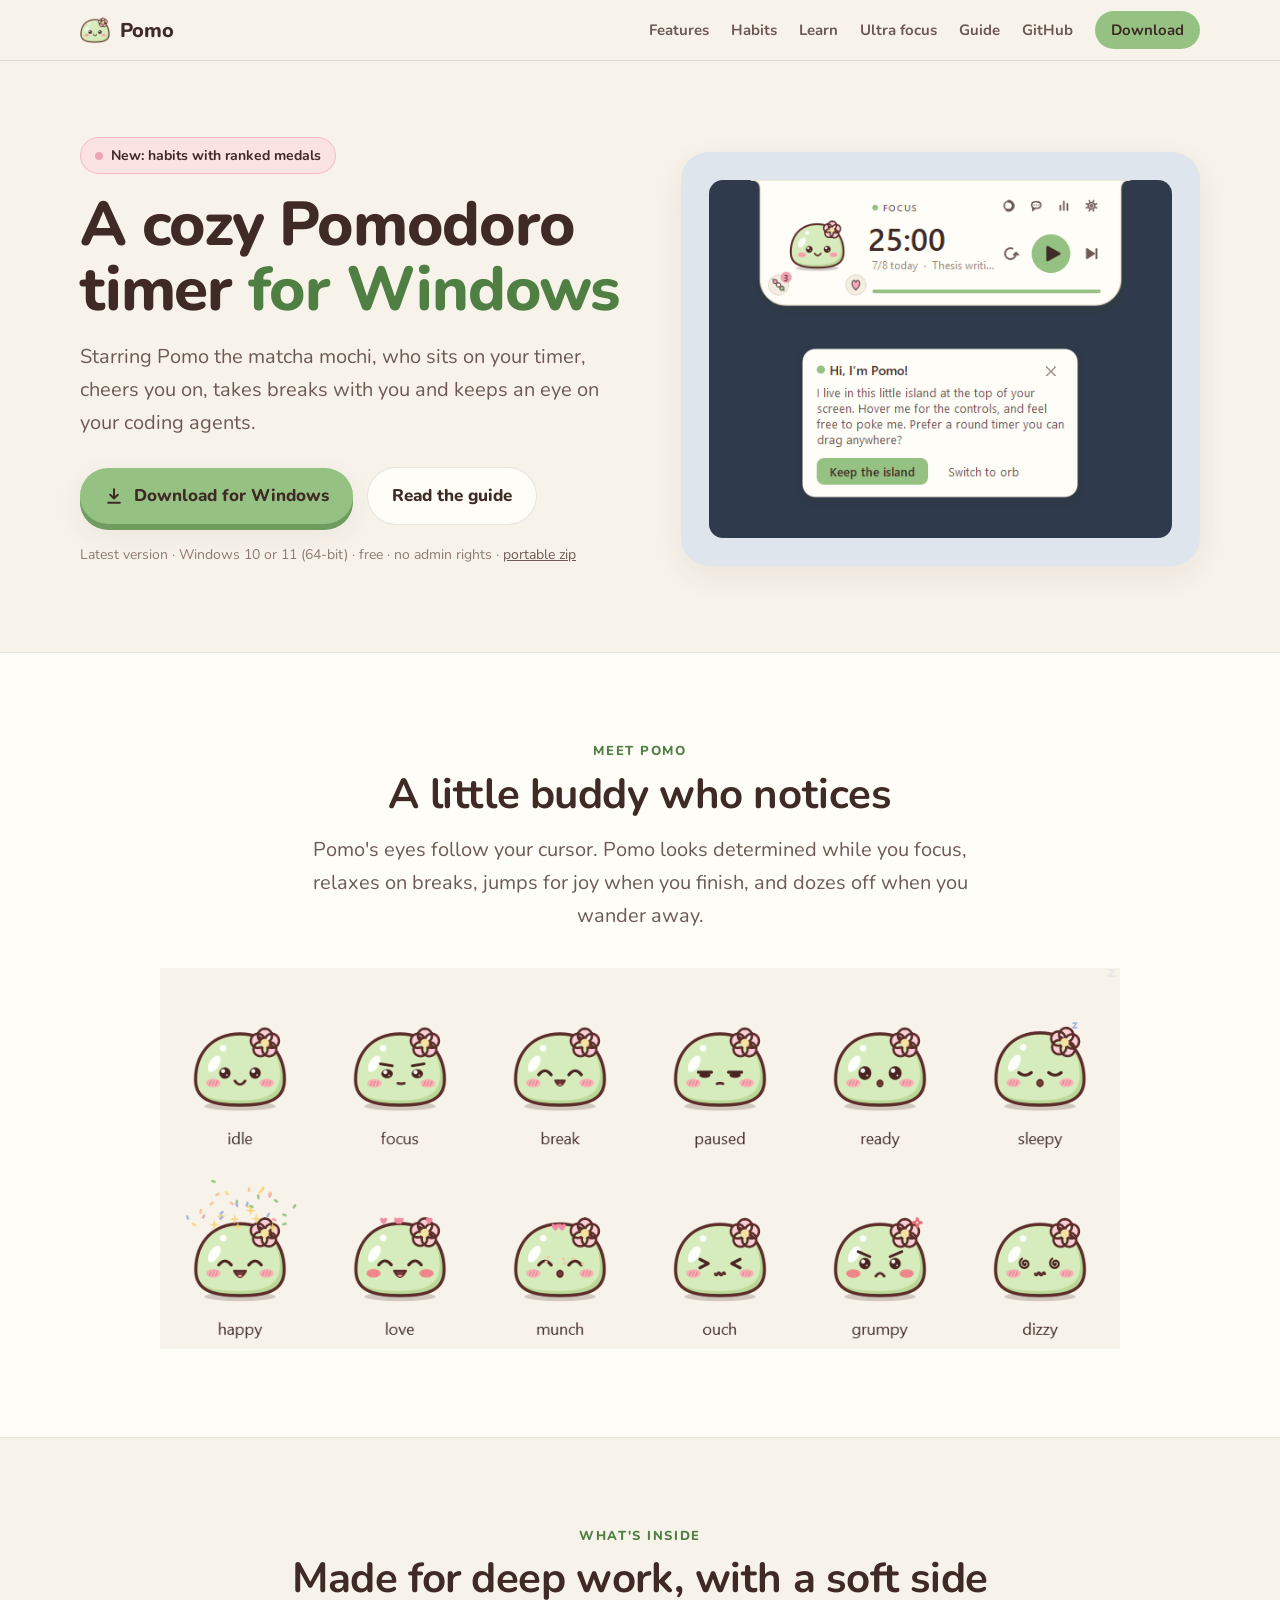
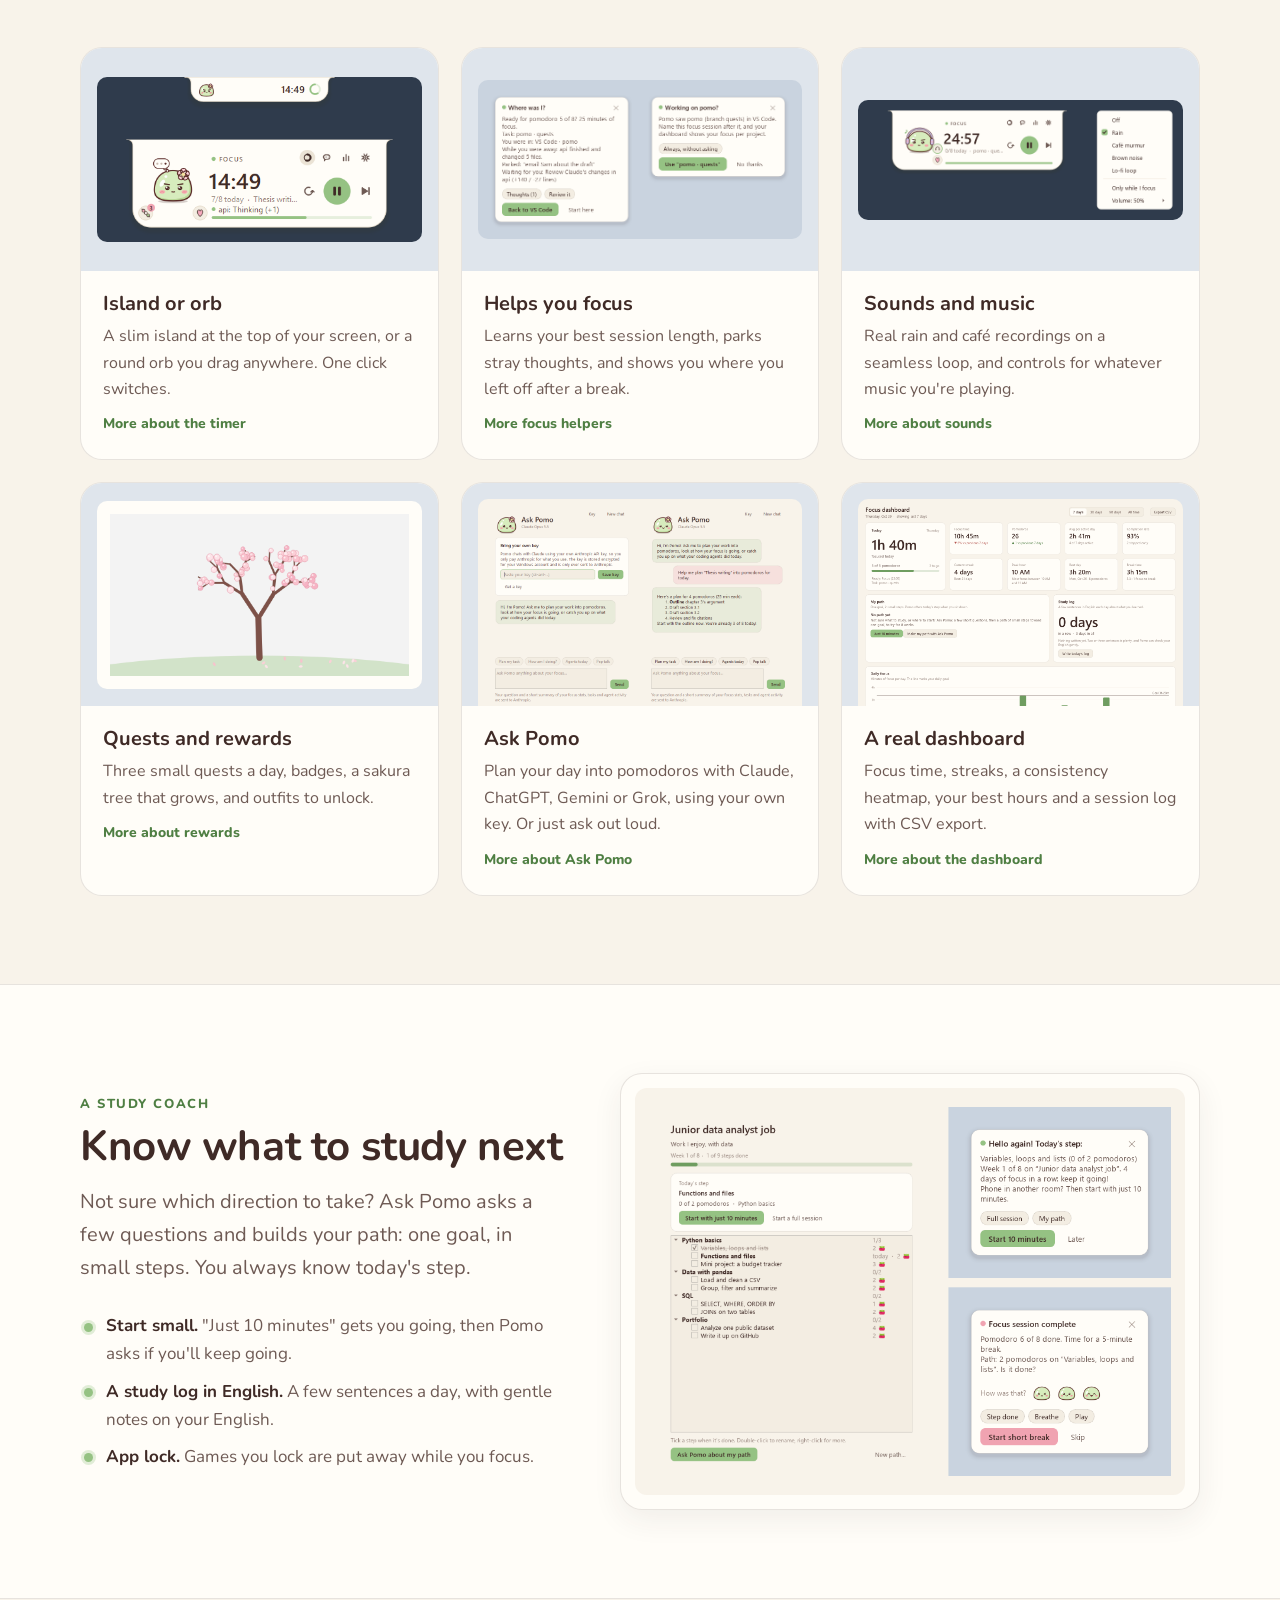
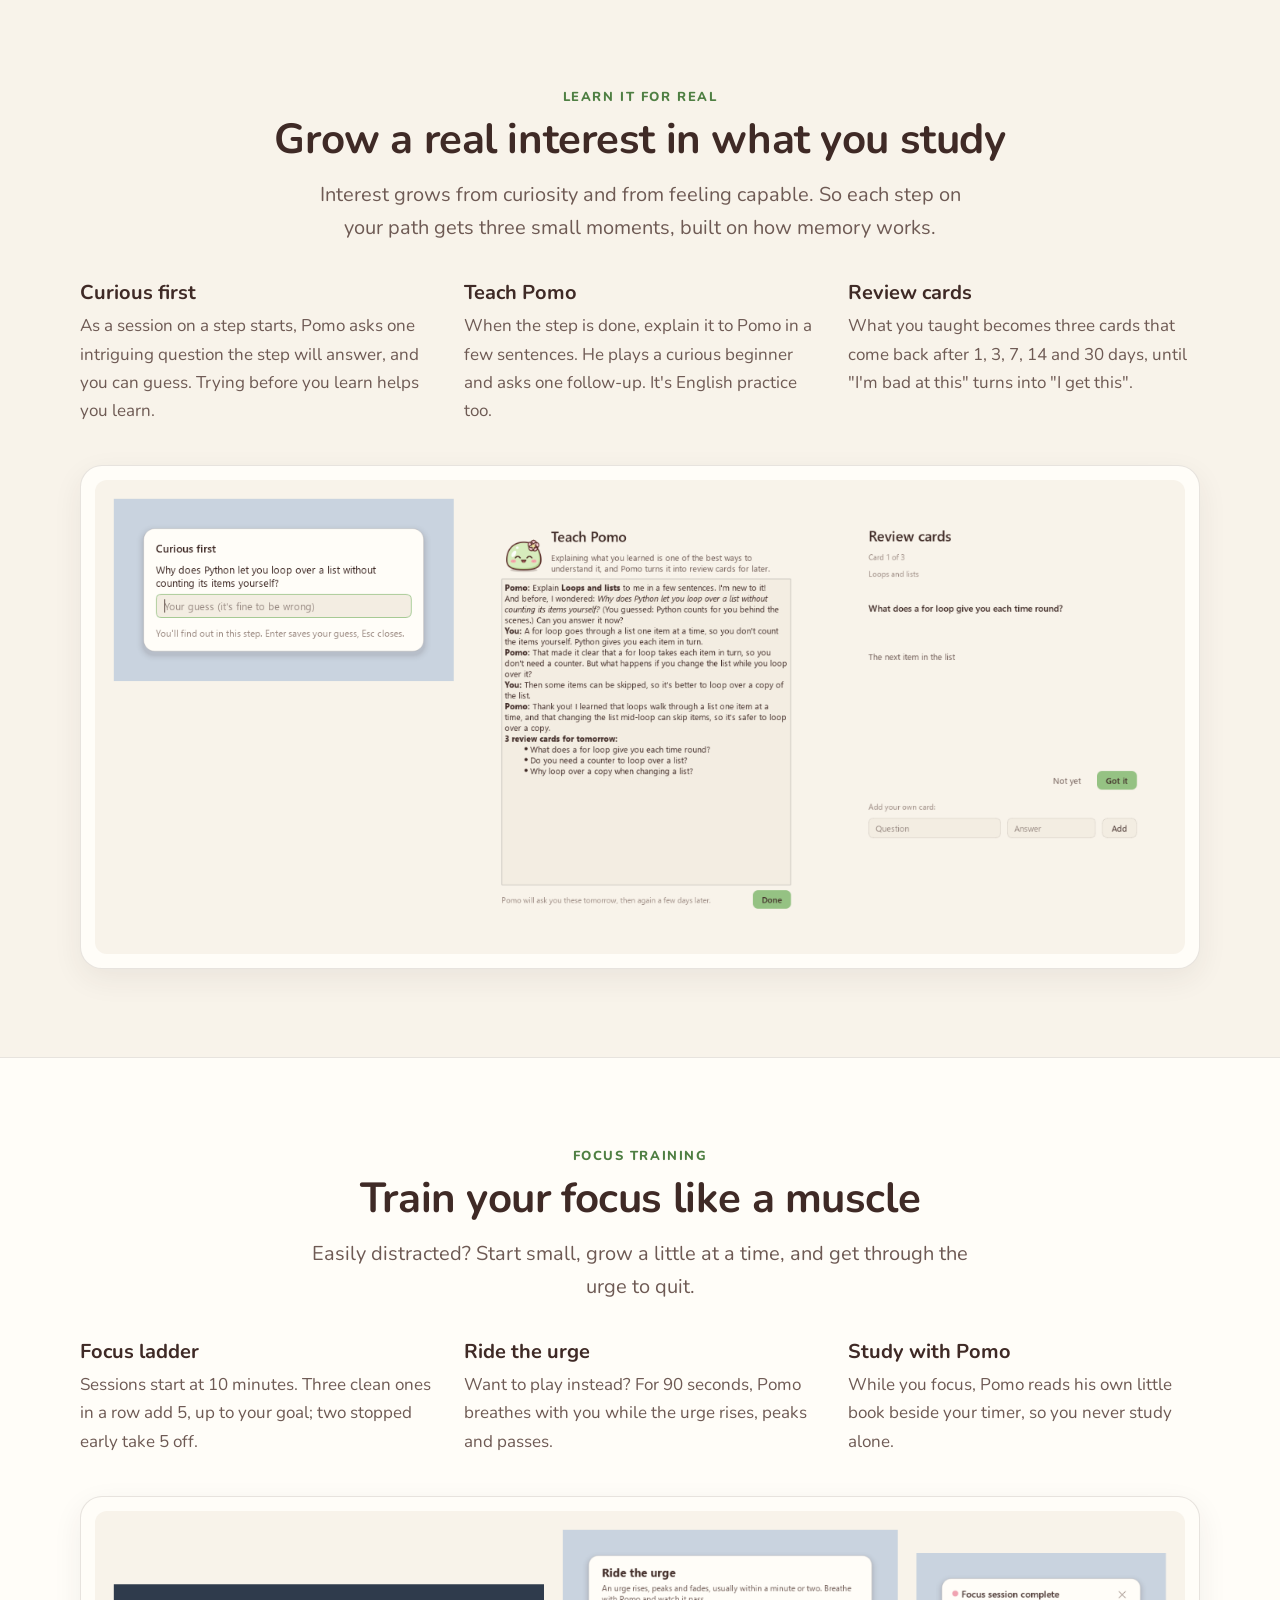
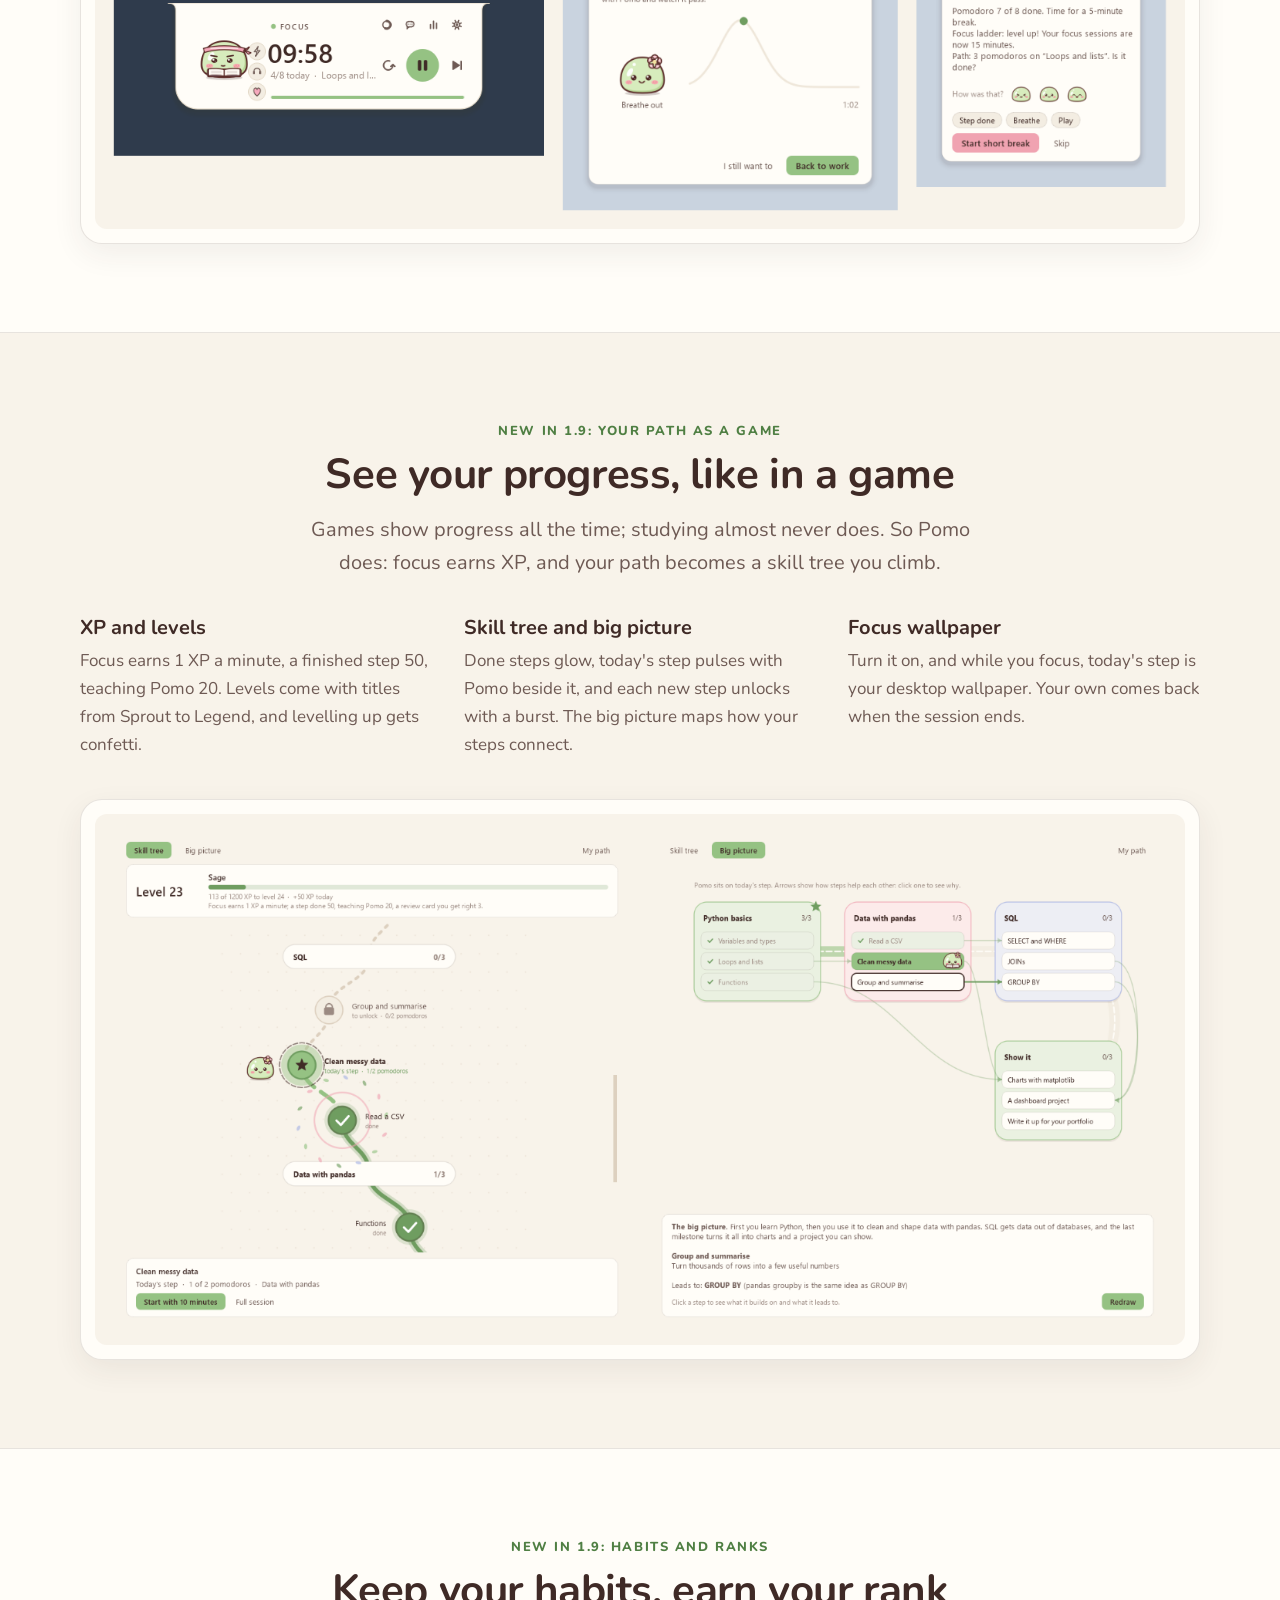
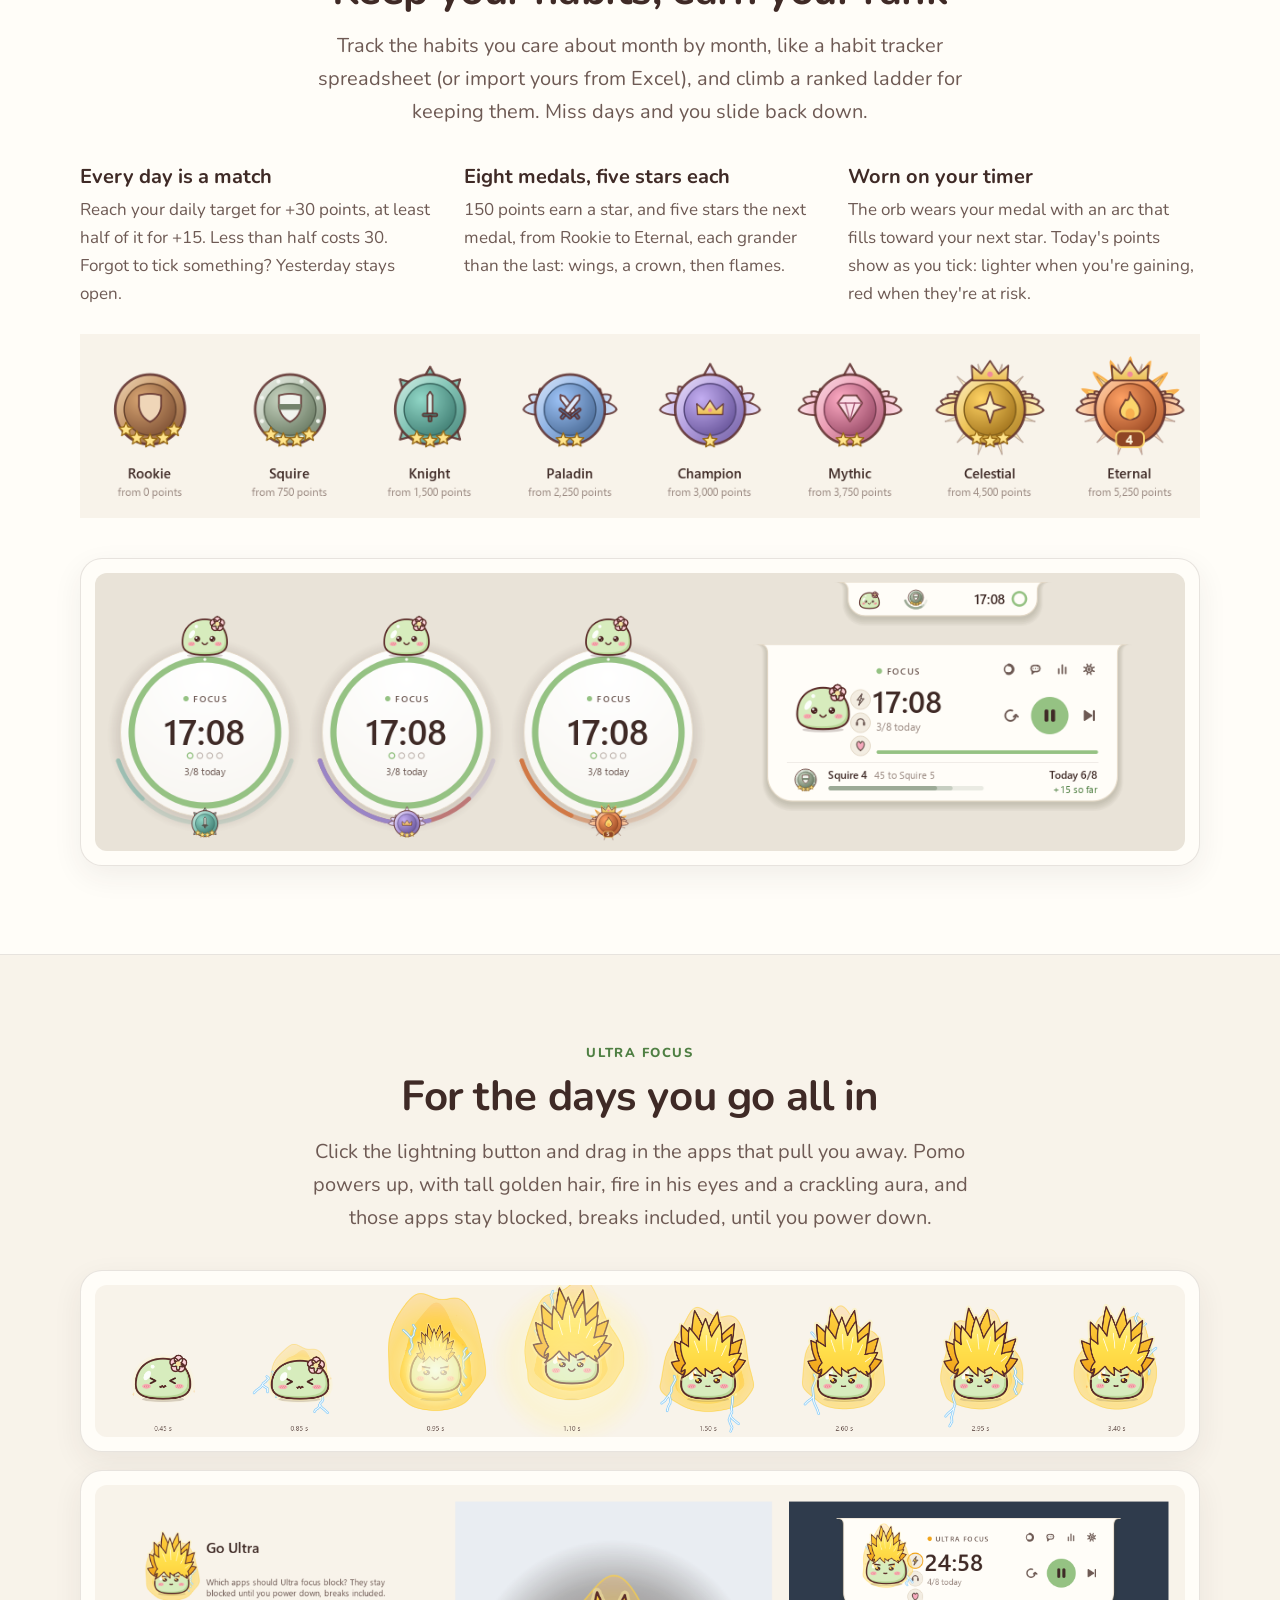
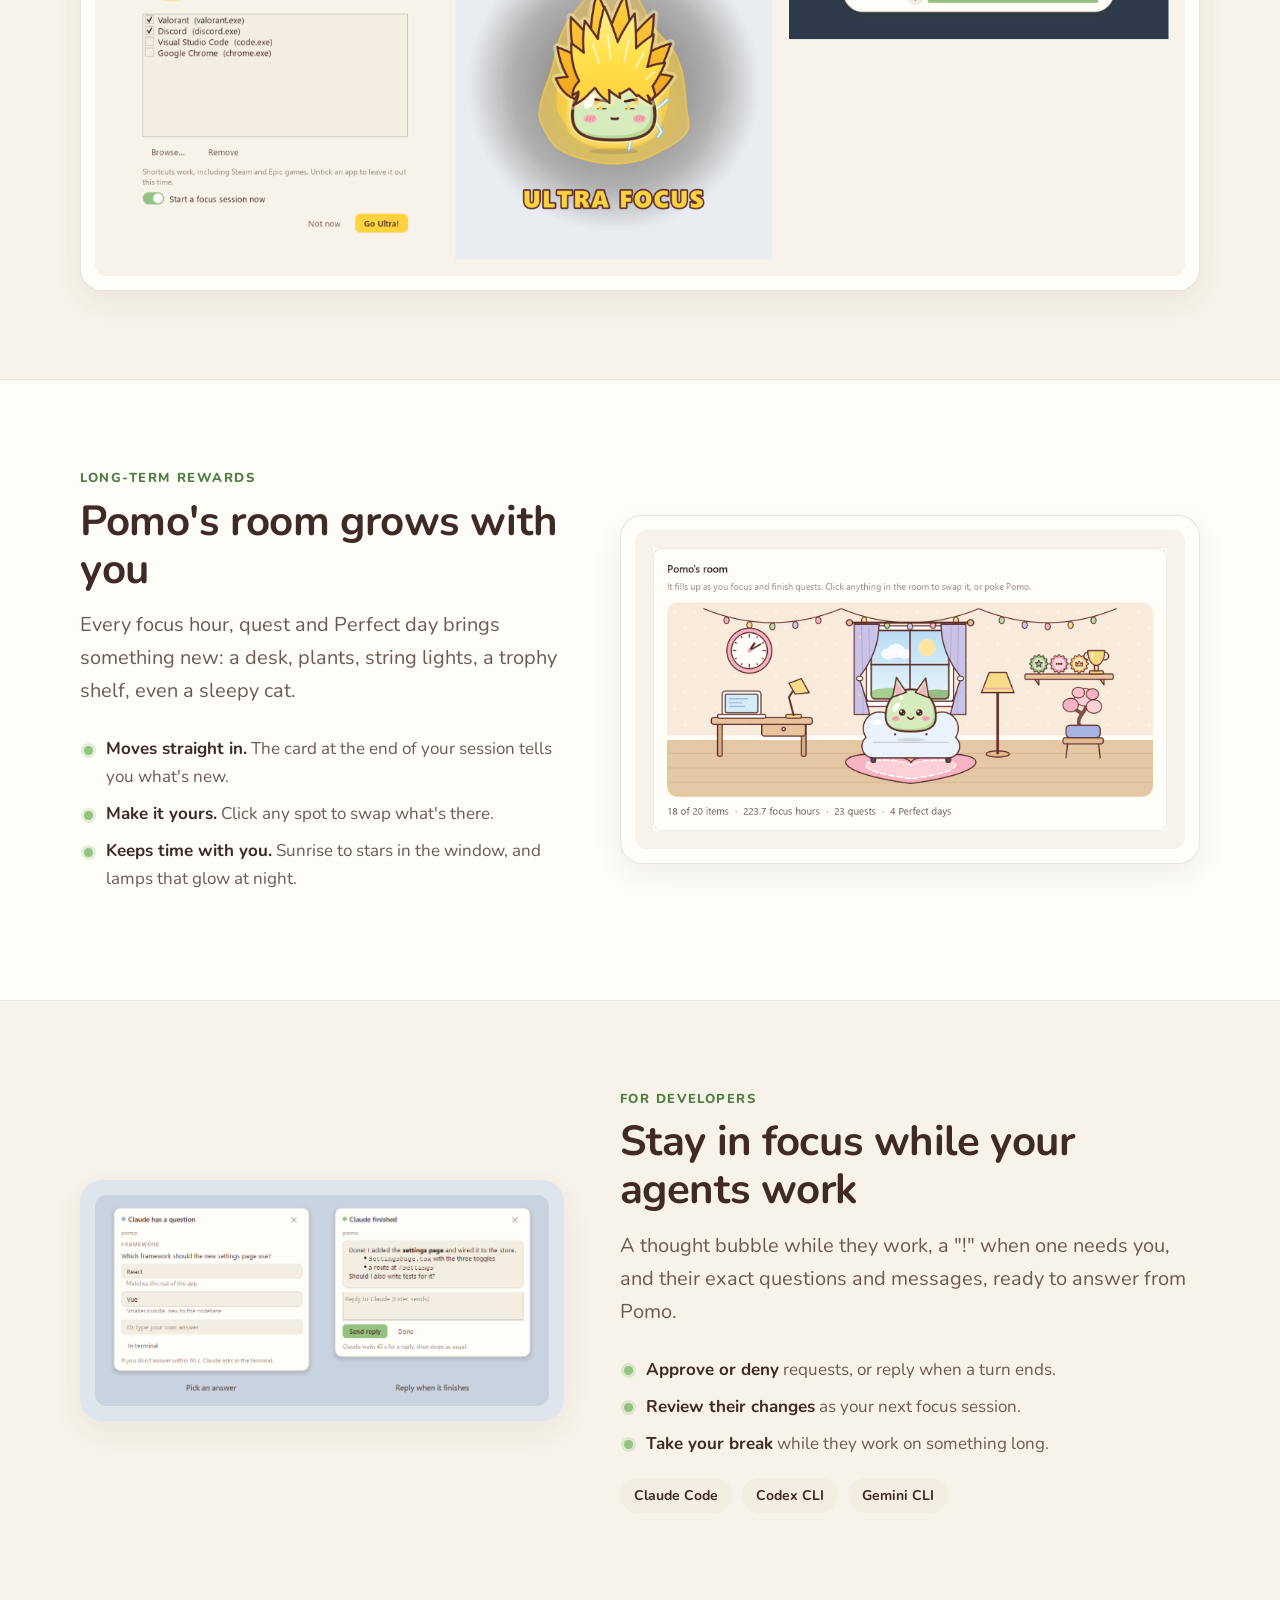
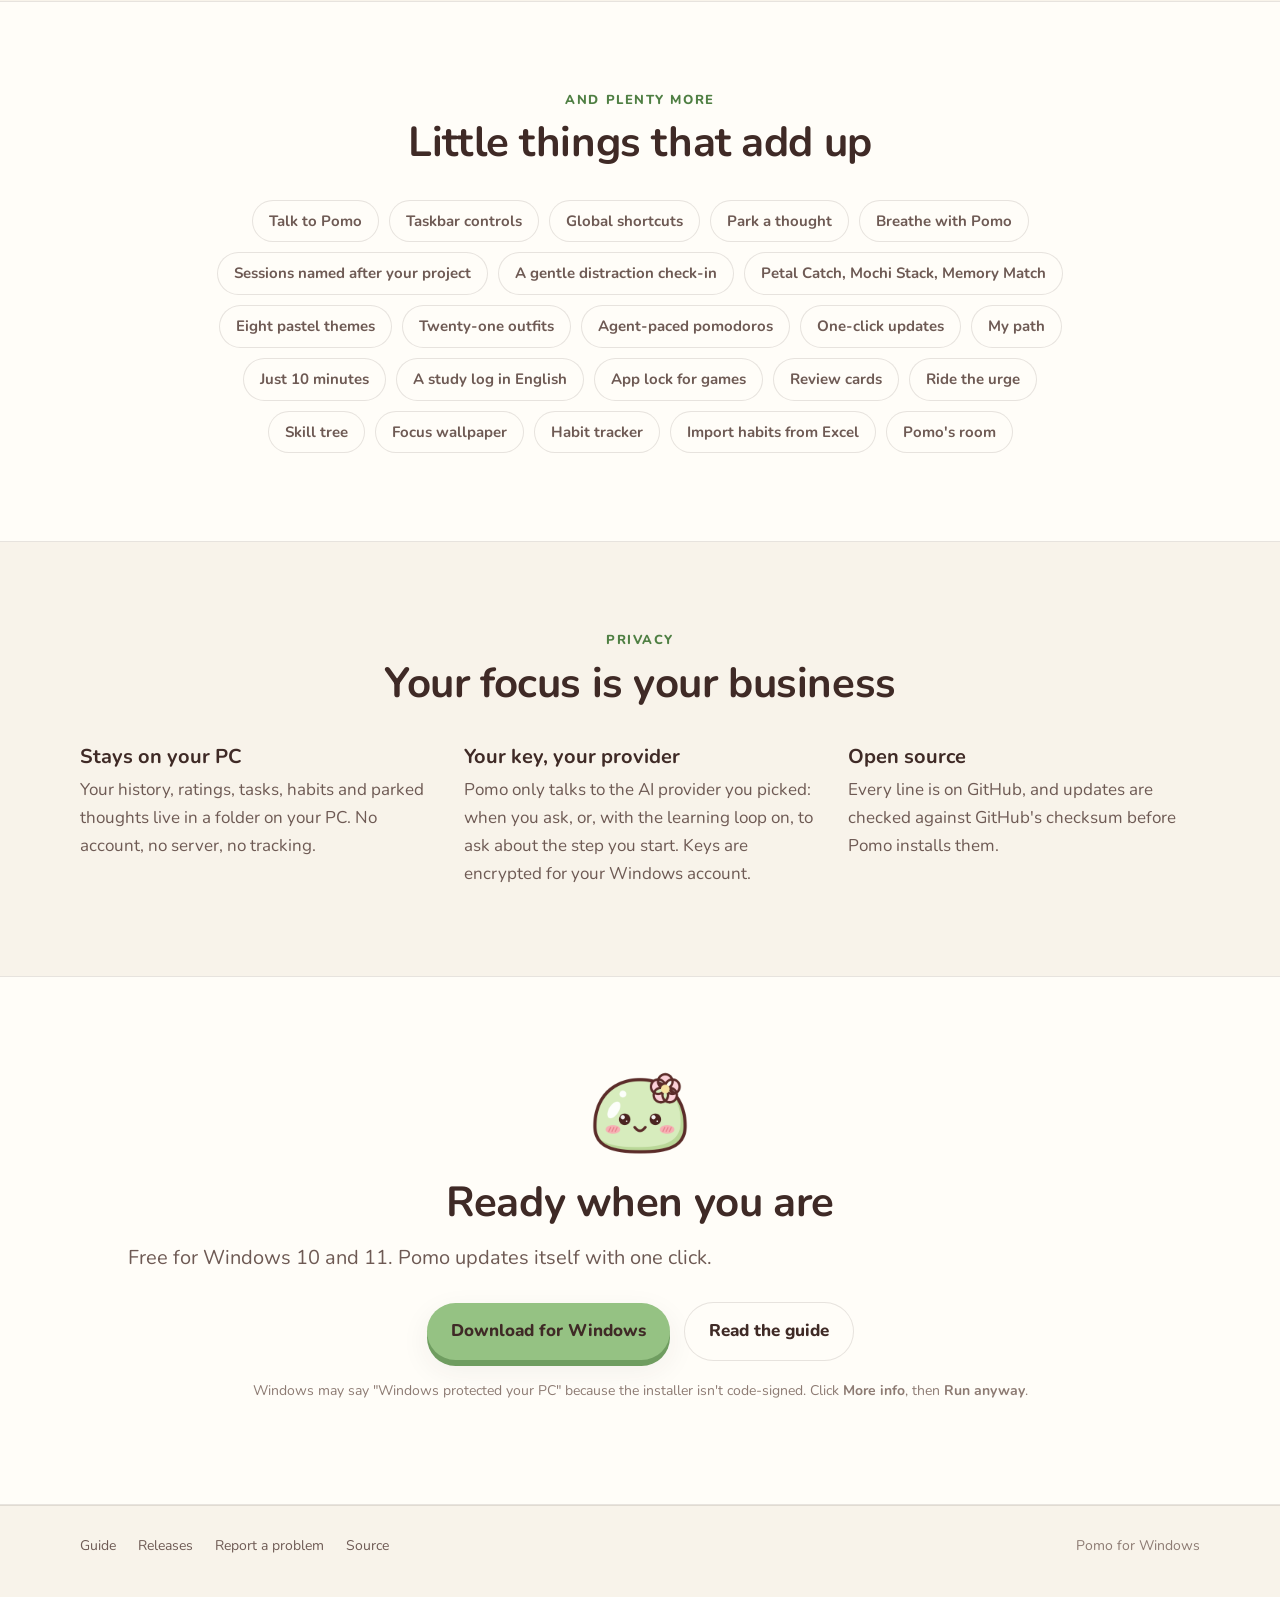
==== commit e6f0e7cb: "Pomo 1.9.0: your path as a game, and habits with ranked medals XP and levels, the skill tree, the bi" ====
--- a/docs/index.html
+++ b/docs/index.html
@@ -4,7 +4,7 @@
 <meta charset="utf-8">
 <meta name="viewport" content="width=device-width, initial-scale=1">
 <title>Pomo: a cozy Pomodoro timer for Windows</title>
-<meta name="description" content="A cozy Pomodoro timer for Windows, starring Pomo the matcha mochi. Focus sessions, gentle breaks, daily quests, a room that fills up as you focus, and an eye on your coding agents. Free.">
+<meta name="description" content="A cozy Pomodoro timer for Windows, starring Pomo the matcha mochi. Focus sessions, gentle breaks, daily quests, a habit tracker with ranked medals, a room that fills up as you focus, and an eye on your coding agents. Free.">
 <meta property="og:title" content="Pomo: a cozy Pomodoro timer for Windows">
 <meta property="og:description" content="Focus with Pomo the matcha mochi. Free for Windows 10 and 11.">
 <meta property="og:image" content="https://sahilwagh99.github.io/pomo/room.png">
@@ -37,7 +37,8 @@
   .stage { background: var(--desk); border-radius: 28px; padding: 28px; box-shadow: var(--shadow); }
   .stage img { margin-inline: auto; border-radius: 14px; }
 
-  .moods { margin: 36px auto 0; max-width: 960px; }
+  .moods { margin: 36px auto 0; max-width: min(960px, 100%); }
+  .ranks { margin: 26px auto 0; }
 
   .highlights { display: grid; grid-template-columns: repeat(3, 1fr); gap: 22px; margin-top: 44px; }
   .hl { display: flex; flex-direction: column; background: var(--surface); border: 1px solid var(--line);
@@ -92,6 +93,7 @@
     <a class="brand" href="#top"><img src="icon.png" alt="" width="30" height="30">Pomo</a>
     <div class="links">
       <a class="optional" href="#highlights">Features</a>
+      <a class="optional" href="#habits">Habits</a>
       <a class="optional" href="#learn">Learn</a>
       <a class="optional" href="#ultra">Ultra focus</a>
       <a href="guide.html">Guide</a>
@@ -104,7 +106,7 @@
 <header class="hero" id="top">
   <div class="wrap">
     <div>
-      <a class="chip" href="#learn">New: learn it for real, train your focus</a>
+      <a class="chip" href="#habits">New: habits with ranked medals</a>
       <h1>A cozy Pomodoro timer <span class="soft">for Windows</span></h1>
       <p class="lead">Starring Pomo the matcha mochi, who sits on your timer, cheers you on, takes breaks with you and keeps an eye on your coding agents.</p>
       <div class="actions">
@@ -185,7 +187,7 @@
 <section id="learn">
   <div class="wrap">
     <div class="center">
-      <div class="eyebrow">New in 1.8: learn it for real</div>
+      <div class="eyebrow">Learn it for real</div>
       <h2>Grow a real interest in what you study</h2>
       <p class="lead">Interest grows from curiosity and from feeling capable. So each step on your path gets three small moments, built on how memory works.</p>
     </div>
@@ -201,7 +203,7 @@
 <section class="alt" id="train">
   <div class="wrap">
     <div class="center">
-      <div class="eyebrow">New: focus training</div>
+      <div class="eyebrow">Focus training</div>
       <h2>Train your focus like a muscle</h2>
       <p class="lead">Easily distracted? Start small, grow a little at a time, and get through the urge to quit.</p>
     </div>
@@ -211,6 +213,39 @@
       <div><h3>Study with Pomo</h3><p>While you focus, Pomo reads his own little book beside your timer, so you never study alone.</p></div>
     </div>
     <div class="shot wide-shot"><img src="focus_training.png" alt="Pomo reading his book on the island during focus; Ride the urge with Pomo breathing and the urge's wave; and a session card saying the focus ladder levelled up to 15 minutes" width="1396" height="408" loading="lazy"></div>
+  </div>
+</section>
+
+<section id="game">
+  <div class="wrap">
+    <div class="center">
+      <div class="eyebrow">New in 1.9: your path as a game</div>
+      <h2>See your progress, like in a game</h2>
+      <p class="lead">Games show progress all the time; studying almost never does. So Pomo does: focus earns XP, and your path becomes a skill tree you climb.</p>
+    </div>
+    <div class="trio">
+      <div><h3>XP and levels</h3><p>Focus earns 1 XP a minute, a finished step 50, teaching Pomo 20. Levels come with titles from Sprout to Legend, and levelling up gets confetti.</p></div>
+      <div><h3>Skill tree and big picture</h3><p>Done steps glow, today's step pulses with Pomo beside it, and each new step unlocks with a burst. The big picture maps how your steps connect.</p></div>
+      <div><h3>Focus wallpaper</h3><p>Turn it on, and while you focus, today's step is your desktop wallpaper. Your own comes back when the session ends.</p></div>
+    </div>
+    <div class="shot wide-shot"><img src="skill_tree.png" alt="The skill tree at level 23, with Read a CSV unlocking in a burst of petals and Pomo beside today's step; and the big picture, with milestones as islands and arrows between connected steps" width="1412" height="688" loading="lazy"></div>
+  </div>
+</section>
+
+<section class="alt" id="habits">
+  <div class="wrap">
+    <div class="center">
+      <div class="eyebrow">New in 1.9: habits and ranks</div>
+      <h2>Keep your habits, earn your rank</h2>
+      <p class="lead">Track the habits you care about month by month, like a habit tracker spreadsheet (or import yours from Excel), and climb a ranked ladder for keeping them. Miss days and you slide back down.</p>
+    </div>
+    <div class="trio">
+      <div><h3>Every day is a match</h3><p>Reach your daily target for +30 points, at least half of it for +15. Less than half costs 30. Forgot to tick something? Yesterday stays open.</p></div>
+      <div><h3>Eight medals, five stars each</h3><p>150 points earn a star, and five stars the next medal, from Rookie to Eternal, each grander than the last: wings, a crown, then flames.</p></div>
+      <div><h3>Worn on your timer</h3><p>The orb wears your medal with an arc that fills toward your next star. Today's points show as you tick: lighter when you're gaining, red when they're at risk.</p></div>
+    </div>
+    <img class="ranks" src="medals.png" alt="The eight medals: Rookie, Squire, Knight, Paladin, Champion, Mythic, Celestial and Eternal" width="1220" height="200" loading="lazy">
+    <div class="shot wide-shot"><img src="rank.png" alt="The orb wearing three ranks, each with its arc, and the island with a little medal and its rank row" width="1221" height="312" loading="lazy"></div>
   </div>
 </section>
 
@@ -280,6 +315,10 @@
       <a href="guide.html#study">App lock for games</a>
       <a href="guide.html#learn">Review cards</a>
       <a href="guide.html#train">Ride the urge</a>
+      <a href="guide.html#game">Skill tree</a>
+      <a href="guide.html#game">Focus wallpaper</a>
+      <a href="guide.html#habits">Habit tracker</a>
+      <a href="guide.html#habits">Import habits from Excel</a>
       <a href="#room">Pomo's room</a>
     </div>
   </div>
@@ -292,7 +331,7 @@
       <h2>Your focus is your business</h2>
     </div>
     <div class="trio">
-      <div><h3>Stays on your PC</h3><p>Your history, ratings, tasks and parked thoughts live in a folder on your PC. No account, no server, no tracking.</p></div>
+      <div><h3>Stays on your PC</h3><p>Your history, ratings, tasks, habits and parked thoughts live in a folder on your PC. No account, no server, no tracking.</p></div>
       <div><h3>Your key, your provider</h3><p>Pomo only talks to the AI provider you picked: when you ask, or, with the learning loop on, to ask about the step you start. Keys are encrypted for your Windows account.</p></div>
       <div><h3>Open source</h3><p>Every line is on GitHub, and updates are checked against GitHub's checksum before Pomo installs them.</p></div>
     </div>
--- a/docs/site.css
+++ b/docs/site.css
@@ -107,3 +107,11 @@
   .bar { gap: 14px; }
   .bar .links { gap: 14px; }
 }
+/* phones: tables fit the screen instead of scrolling sideways (headers wrap, web addresses break at their dots) */
+@media (max-width: 560px) {
+  table { font-size: 14.5px; }
+  th, td { padding: 8px 10px; }
+  th { white-space: normal; }
+  td a { overflow-wrap: break-word; }
+  pre { font-size: 12.5px; padding: 12px 14px; }
+}
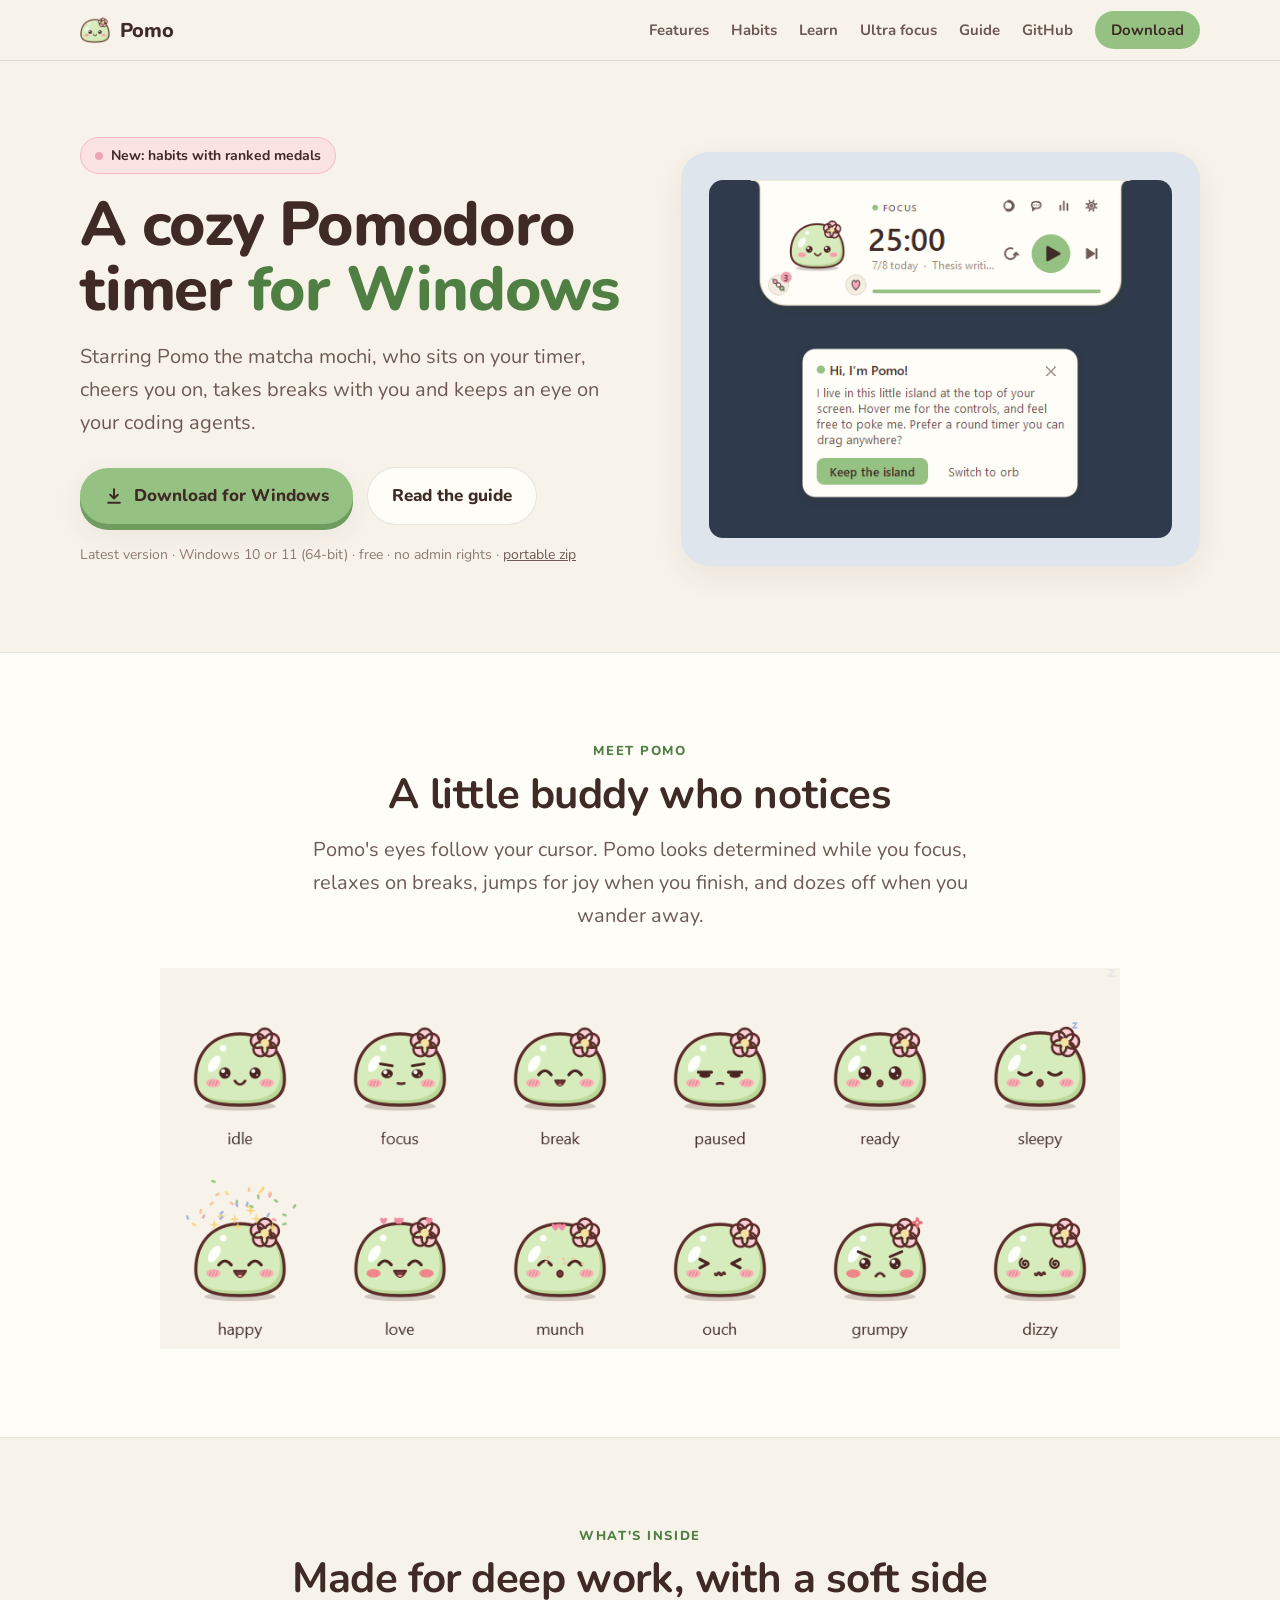
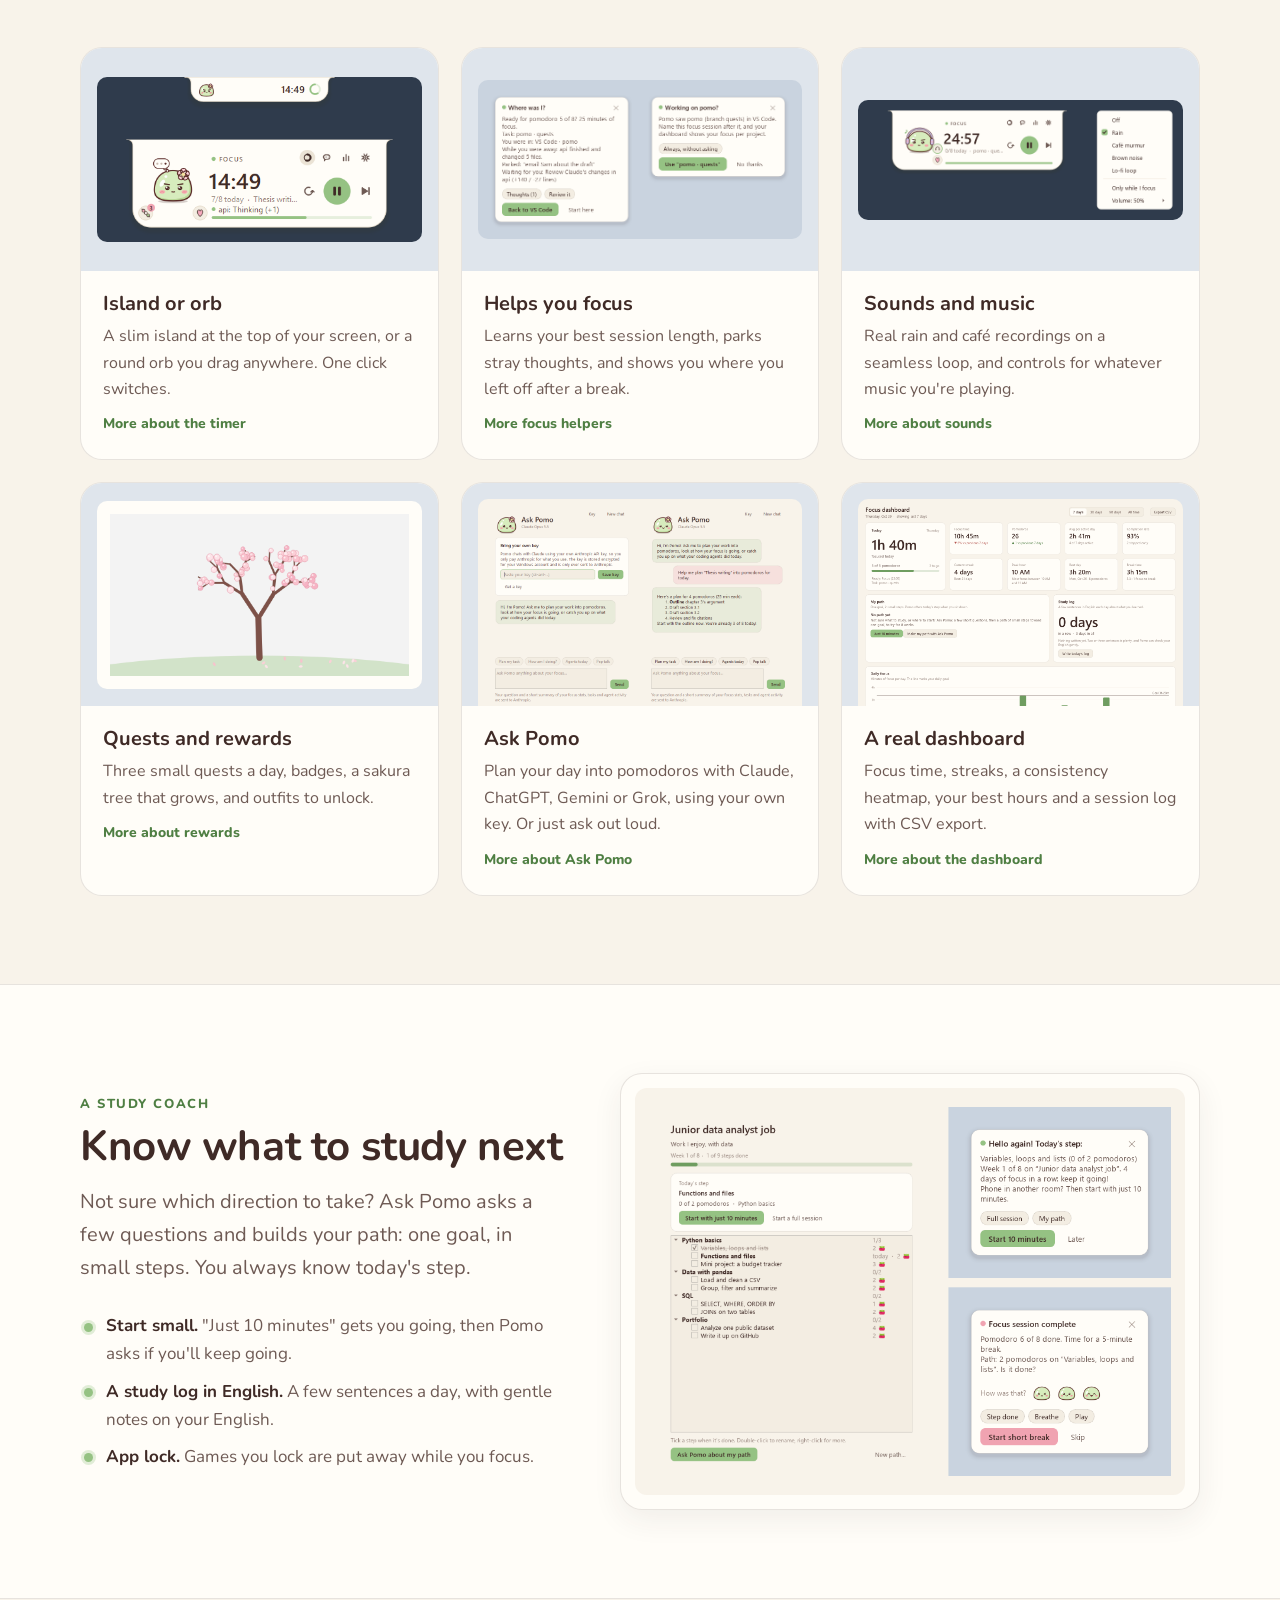
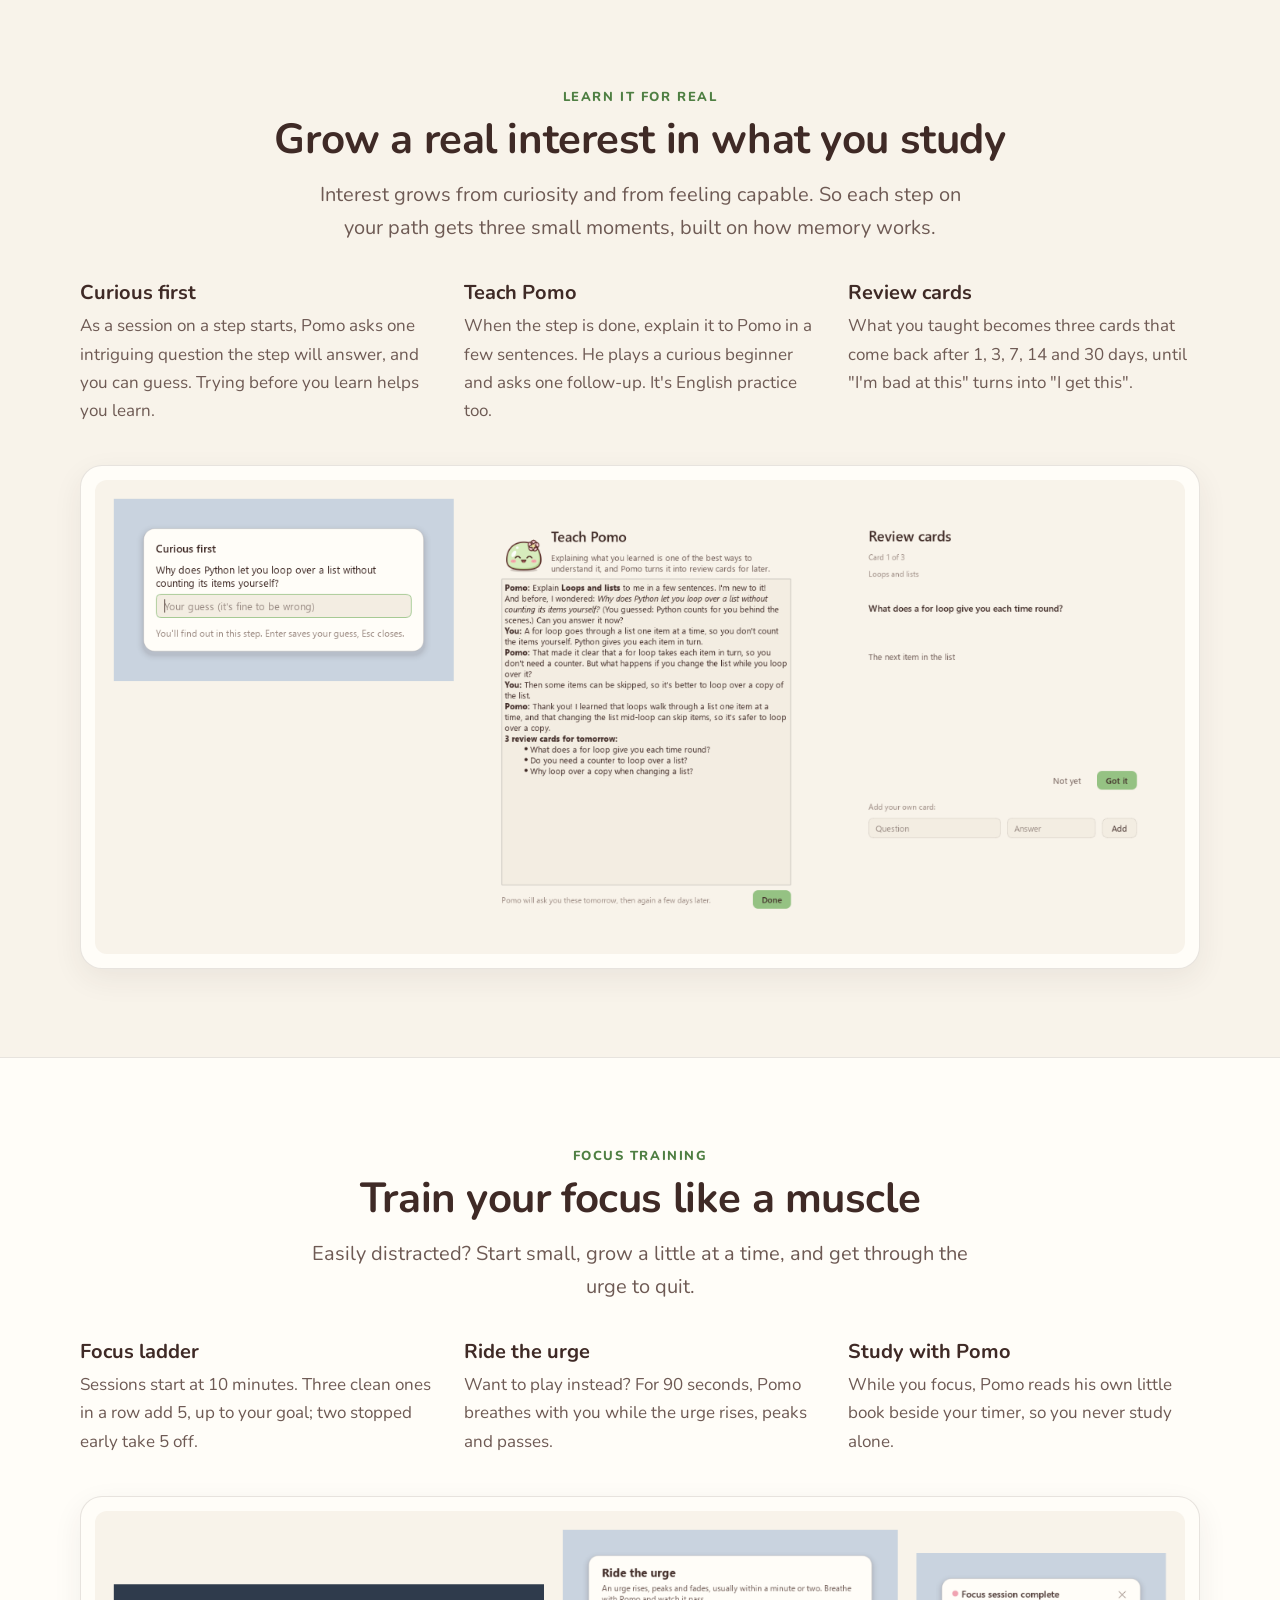
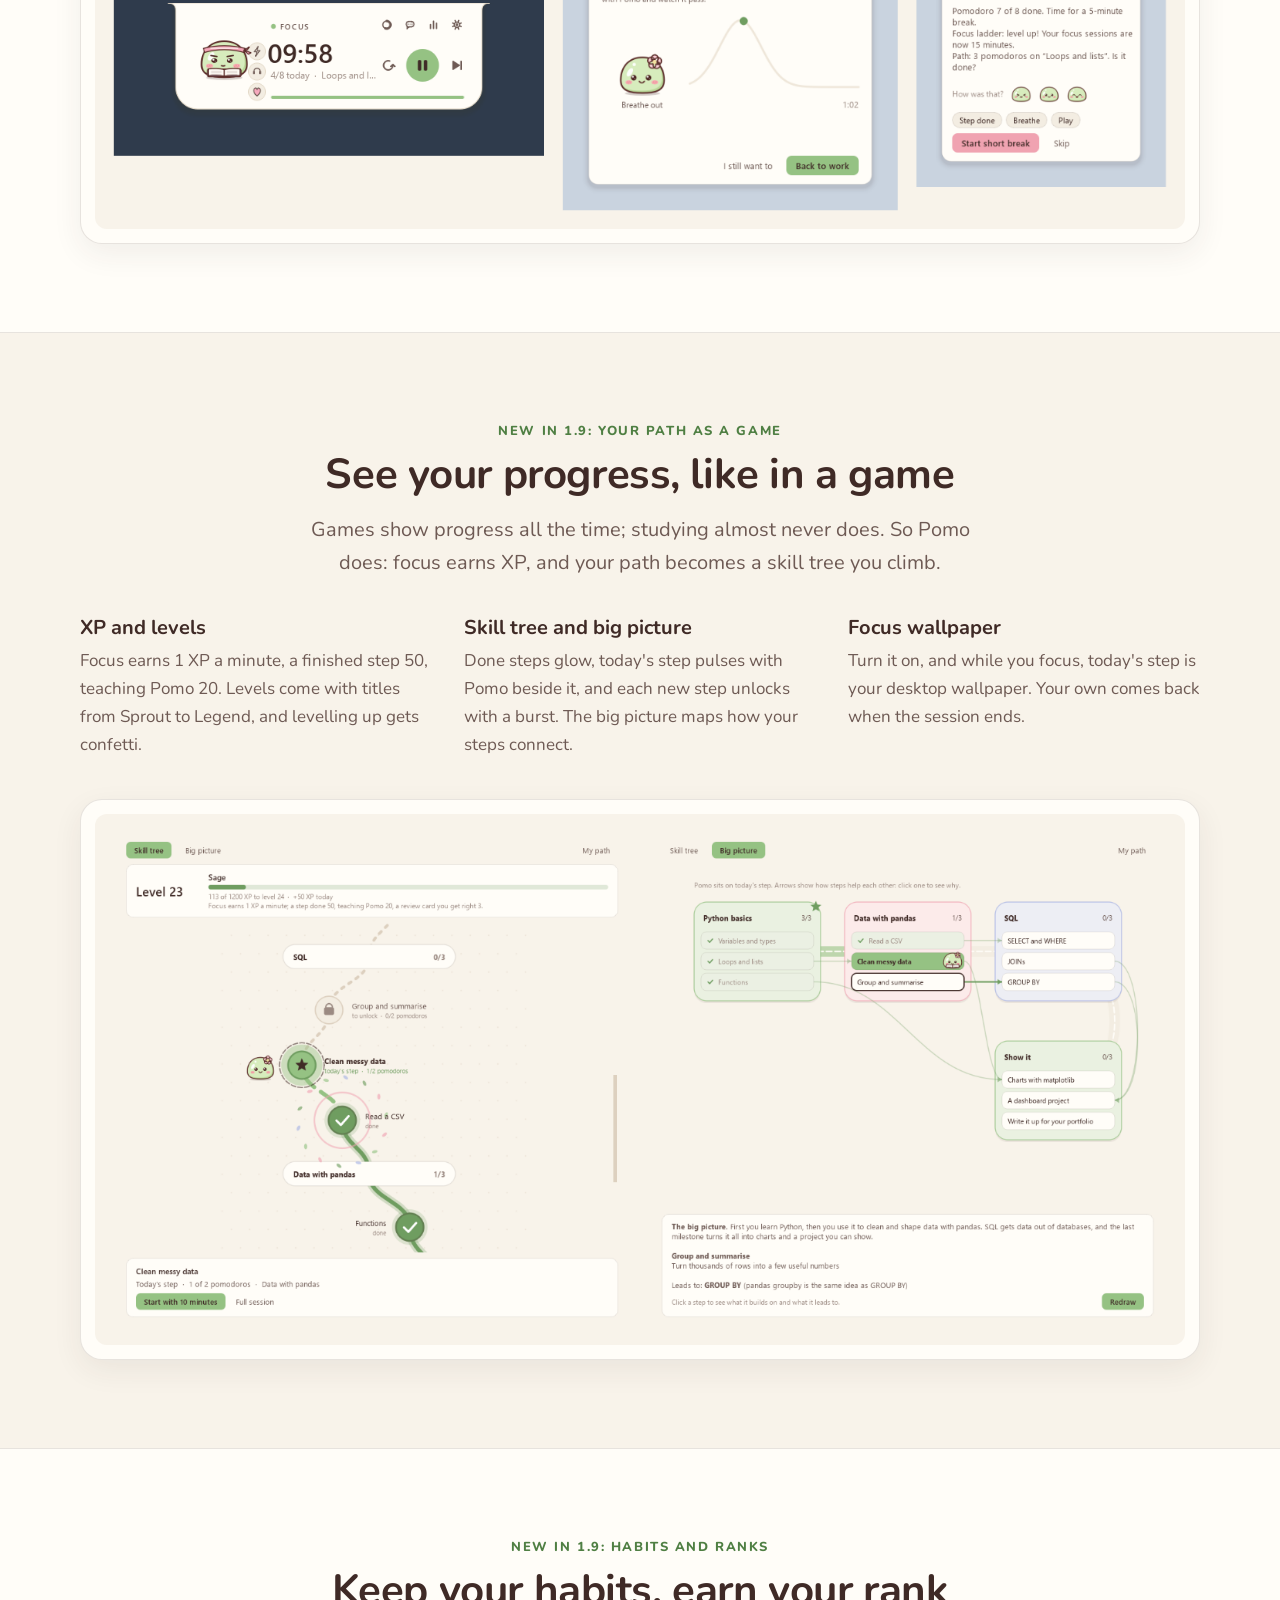
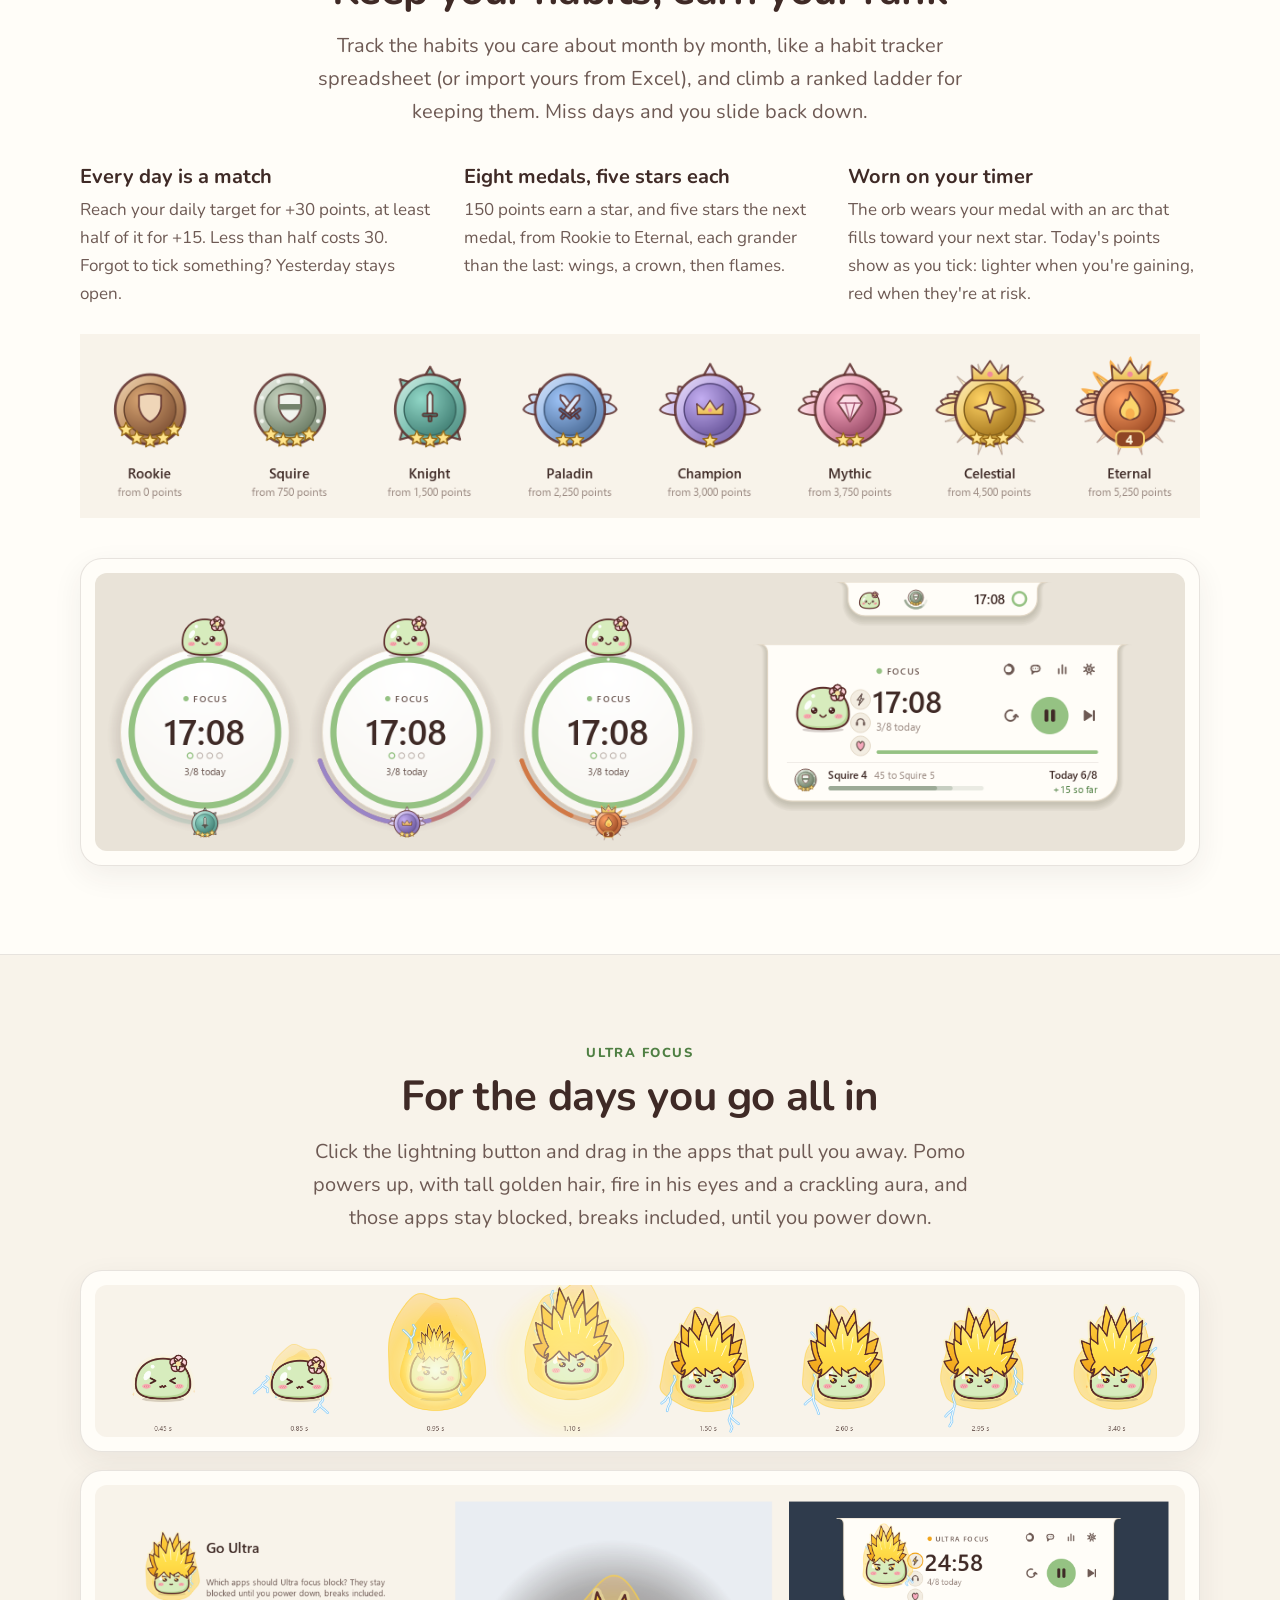
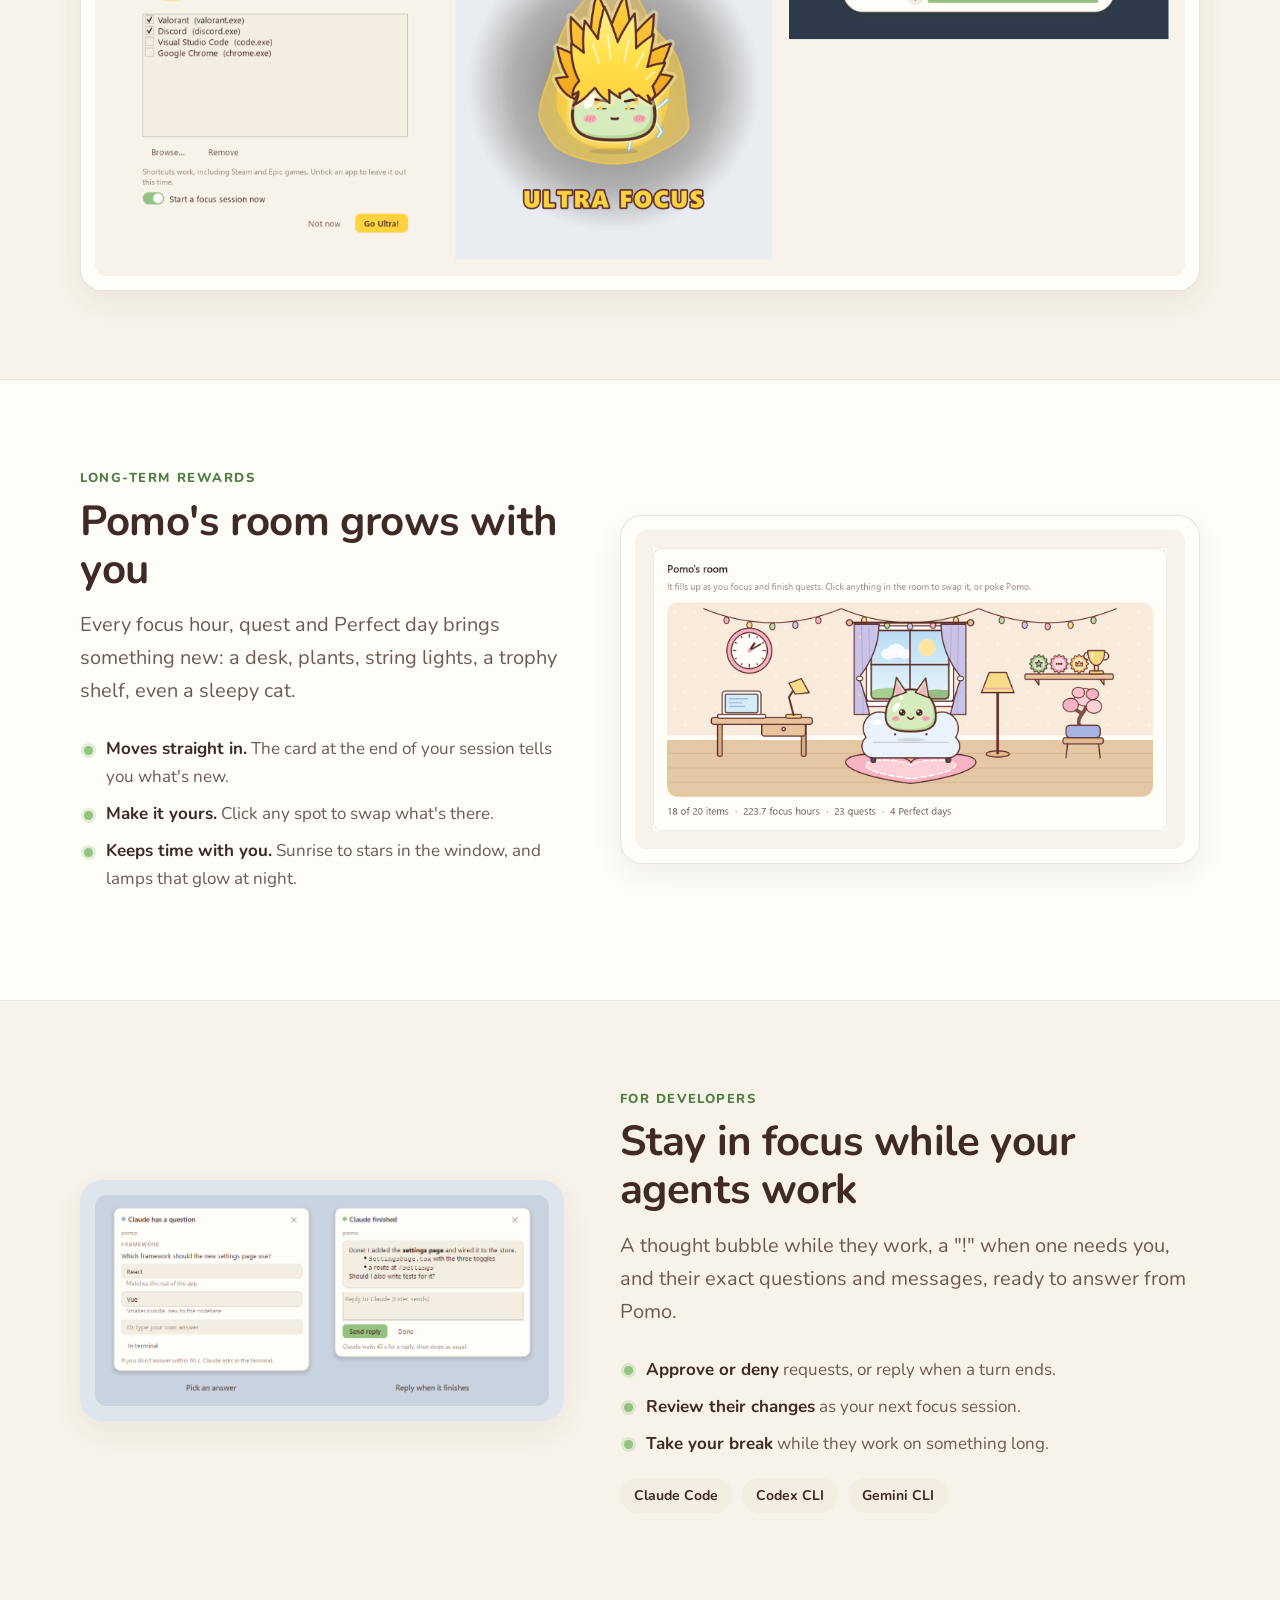
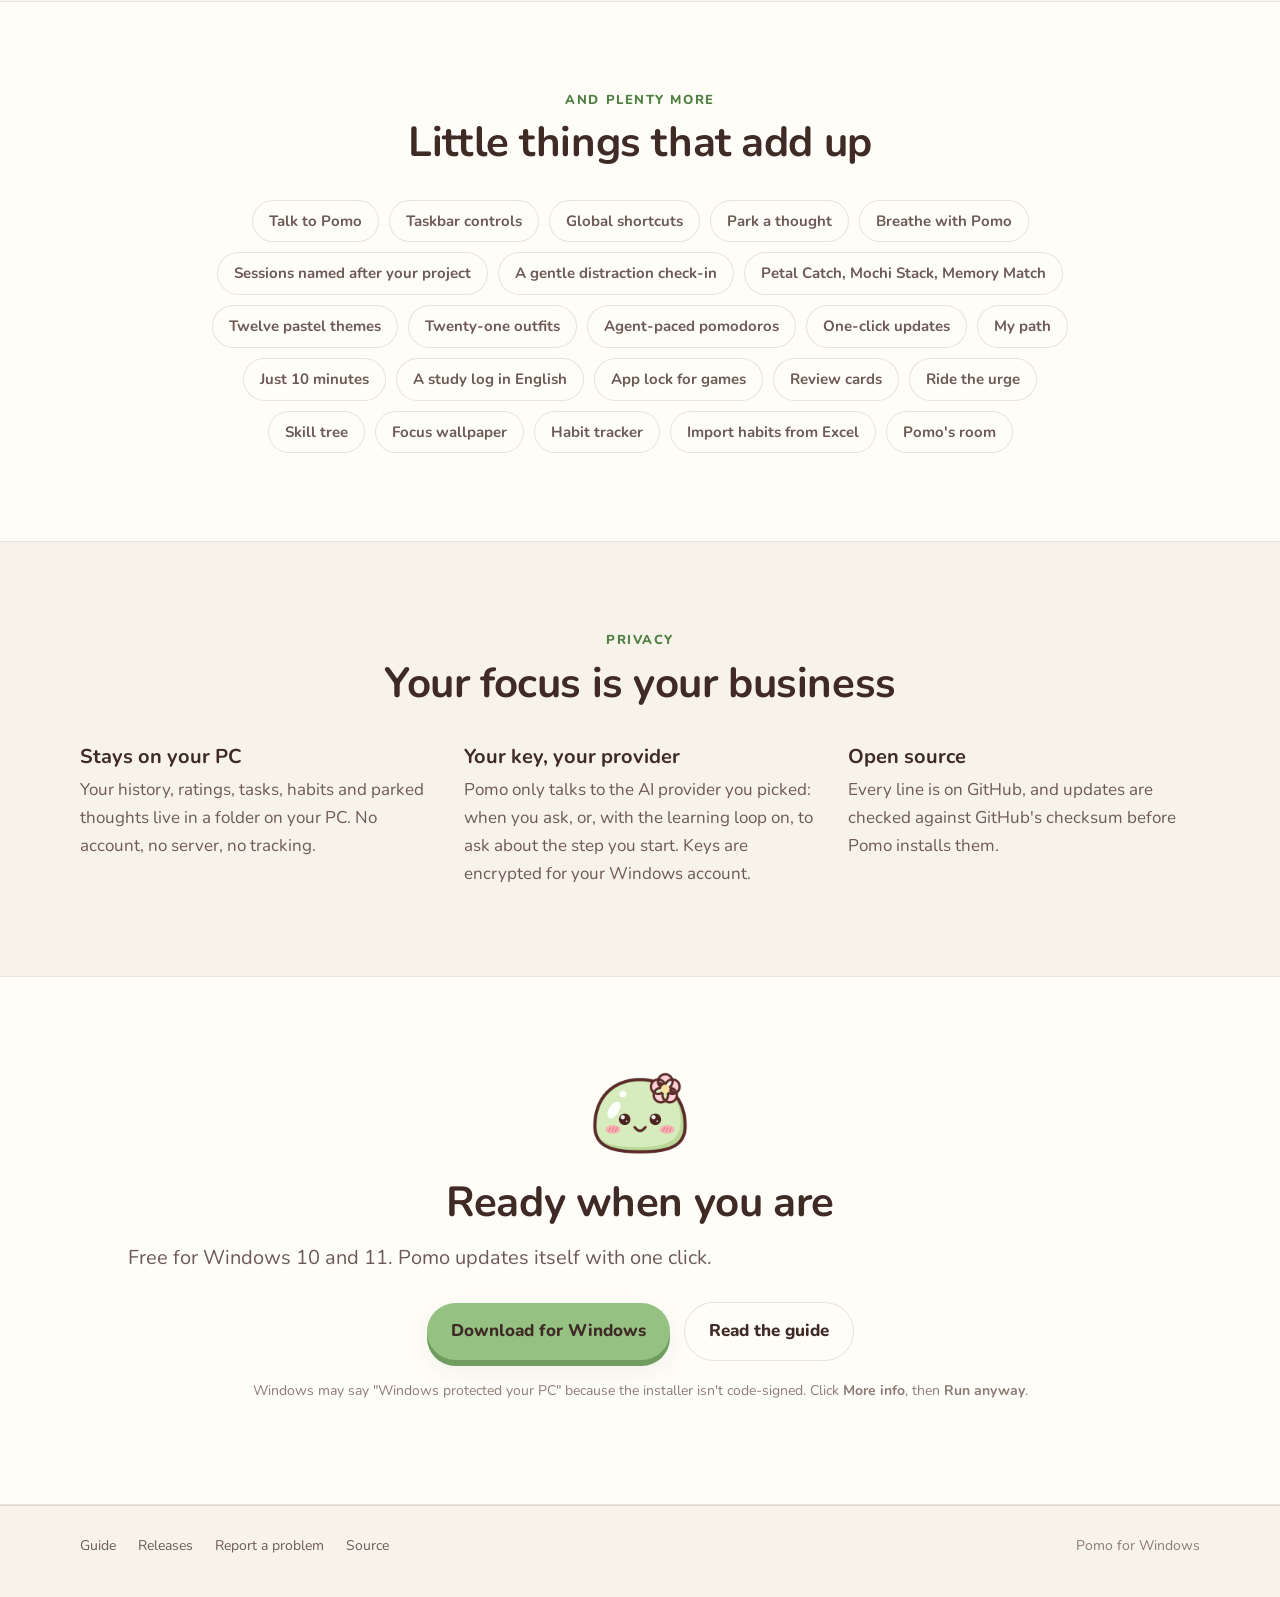
==== commit 665eb9f0: "Notes, sticky notes, four new themes, and Microsoft Store prep Notes: Markdown files in a folder (Do" ====
--- a/docs/index.html
+++ b/docs/index.html
@@ -305,7 +305,7 @@
       <a href="guide.html#focus">Sessions named after your project</a>
       <a href="guide.html#focus">A gentle distraction check-in</a>
       <a href="guide.html#meet">Petal Catch, Mochi Stack, Memory Match</a>
-      <a href="guide.html#looks">Eight pastel themes</a>
+      <a href="guide.html#looks">Twelve pastel themes</a>
       <a href="guide.html#looks">Twenty-one outfits</a>
       <a href="guide.html#agents">Agent-paced pomodoros</a>
       <a href="guide.html#install">One-click updates</a>
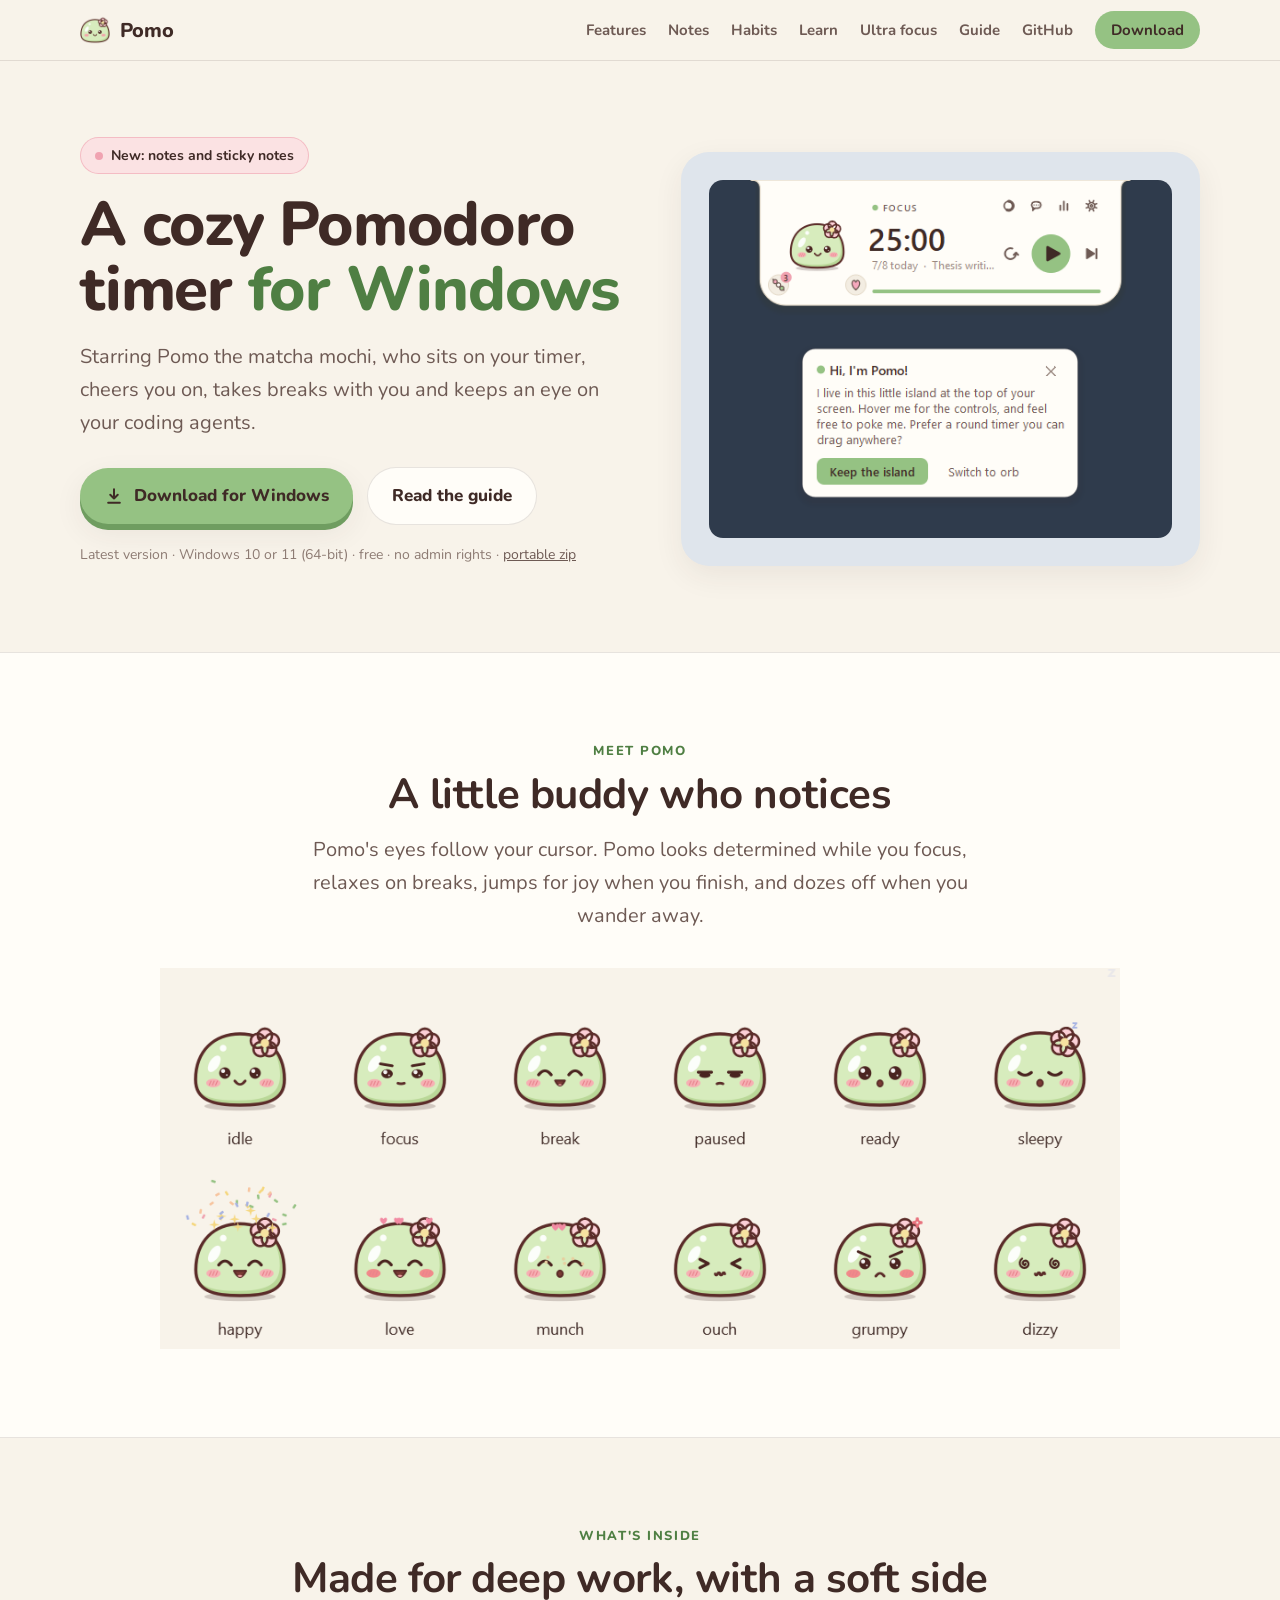
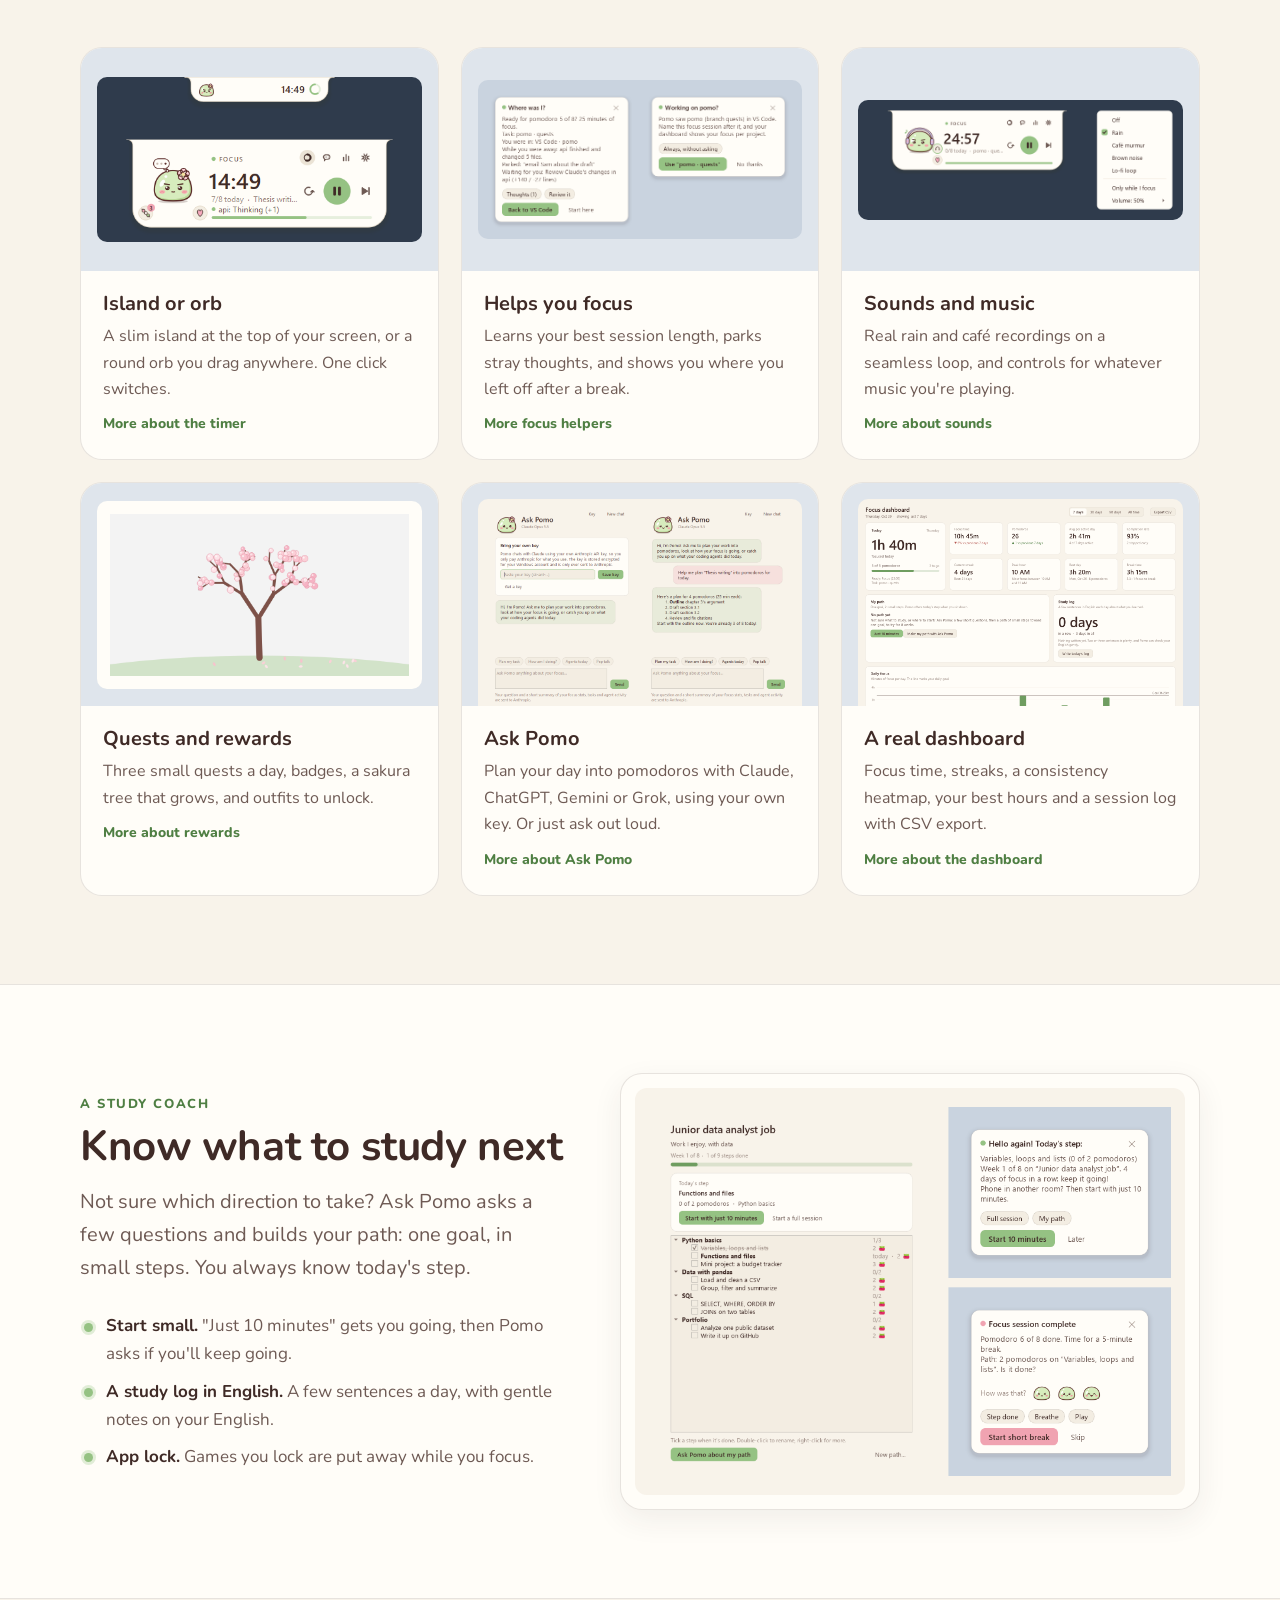
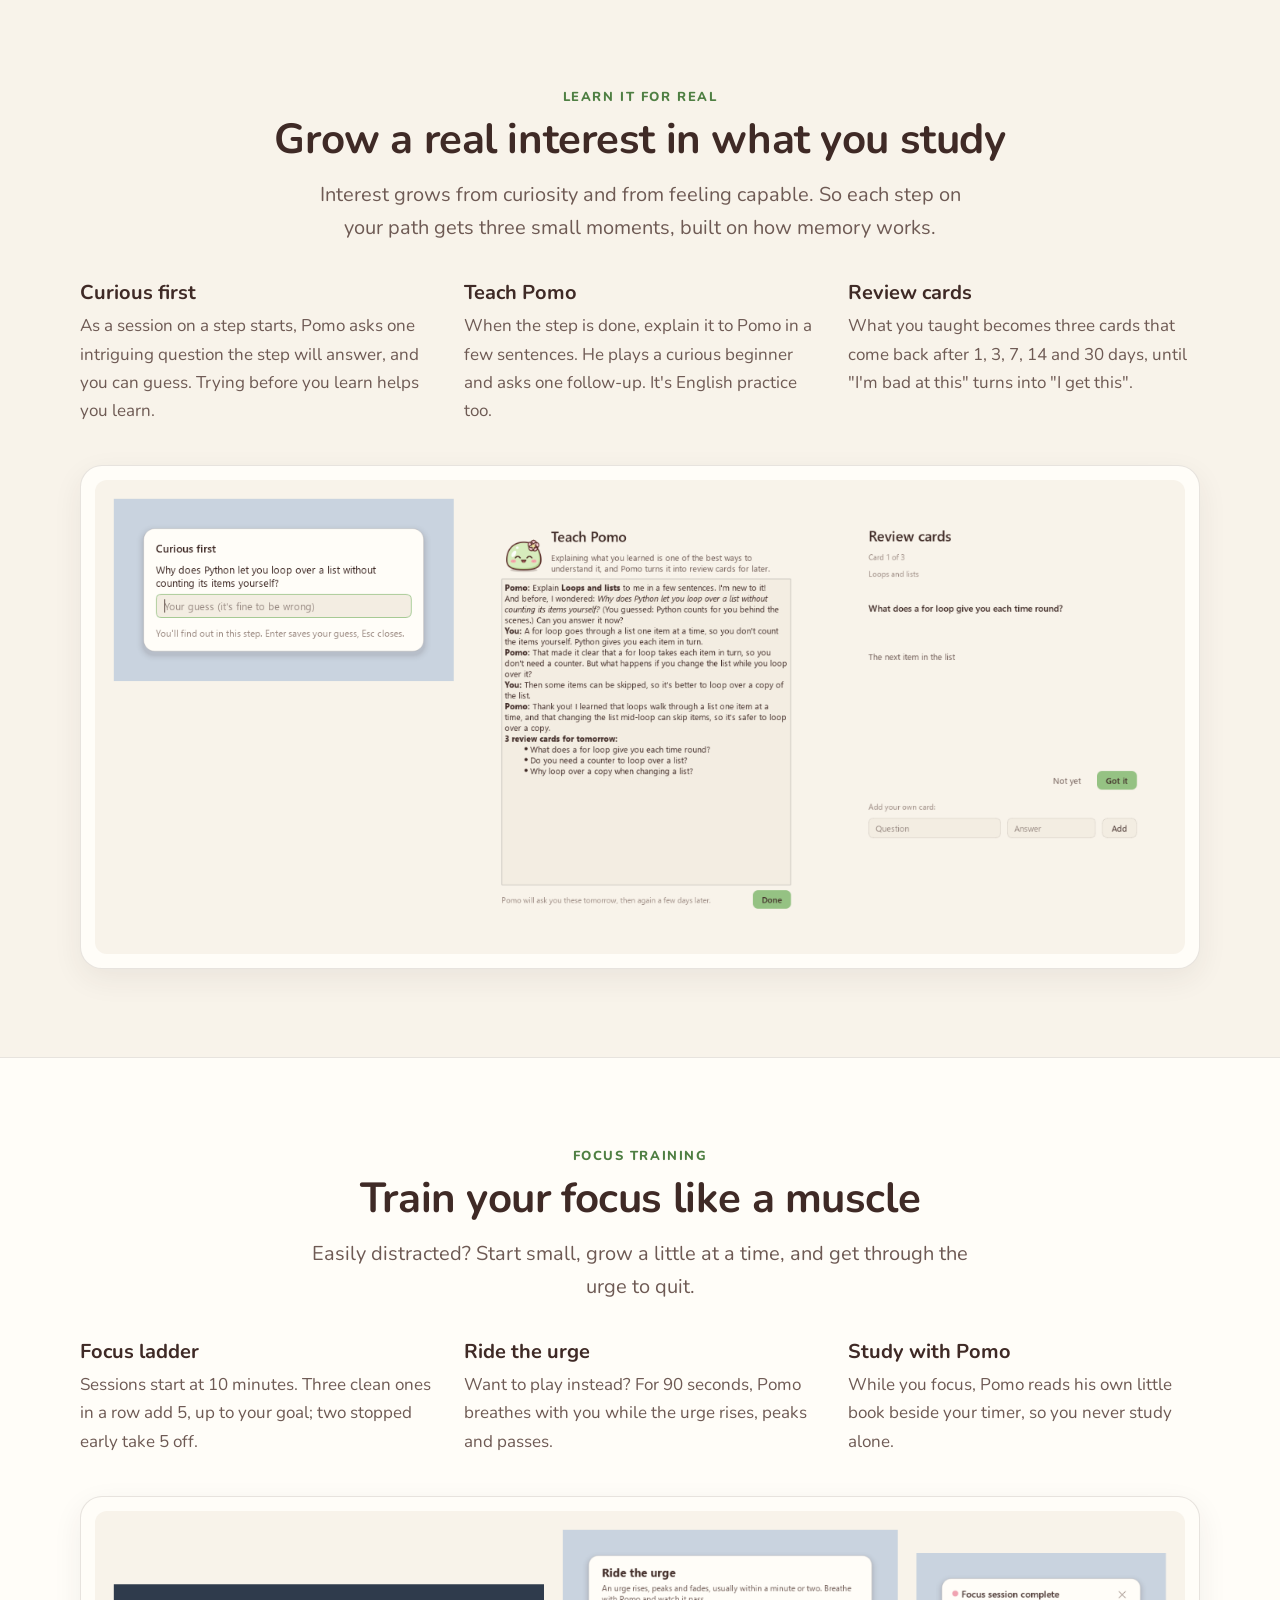
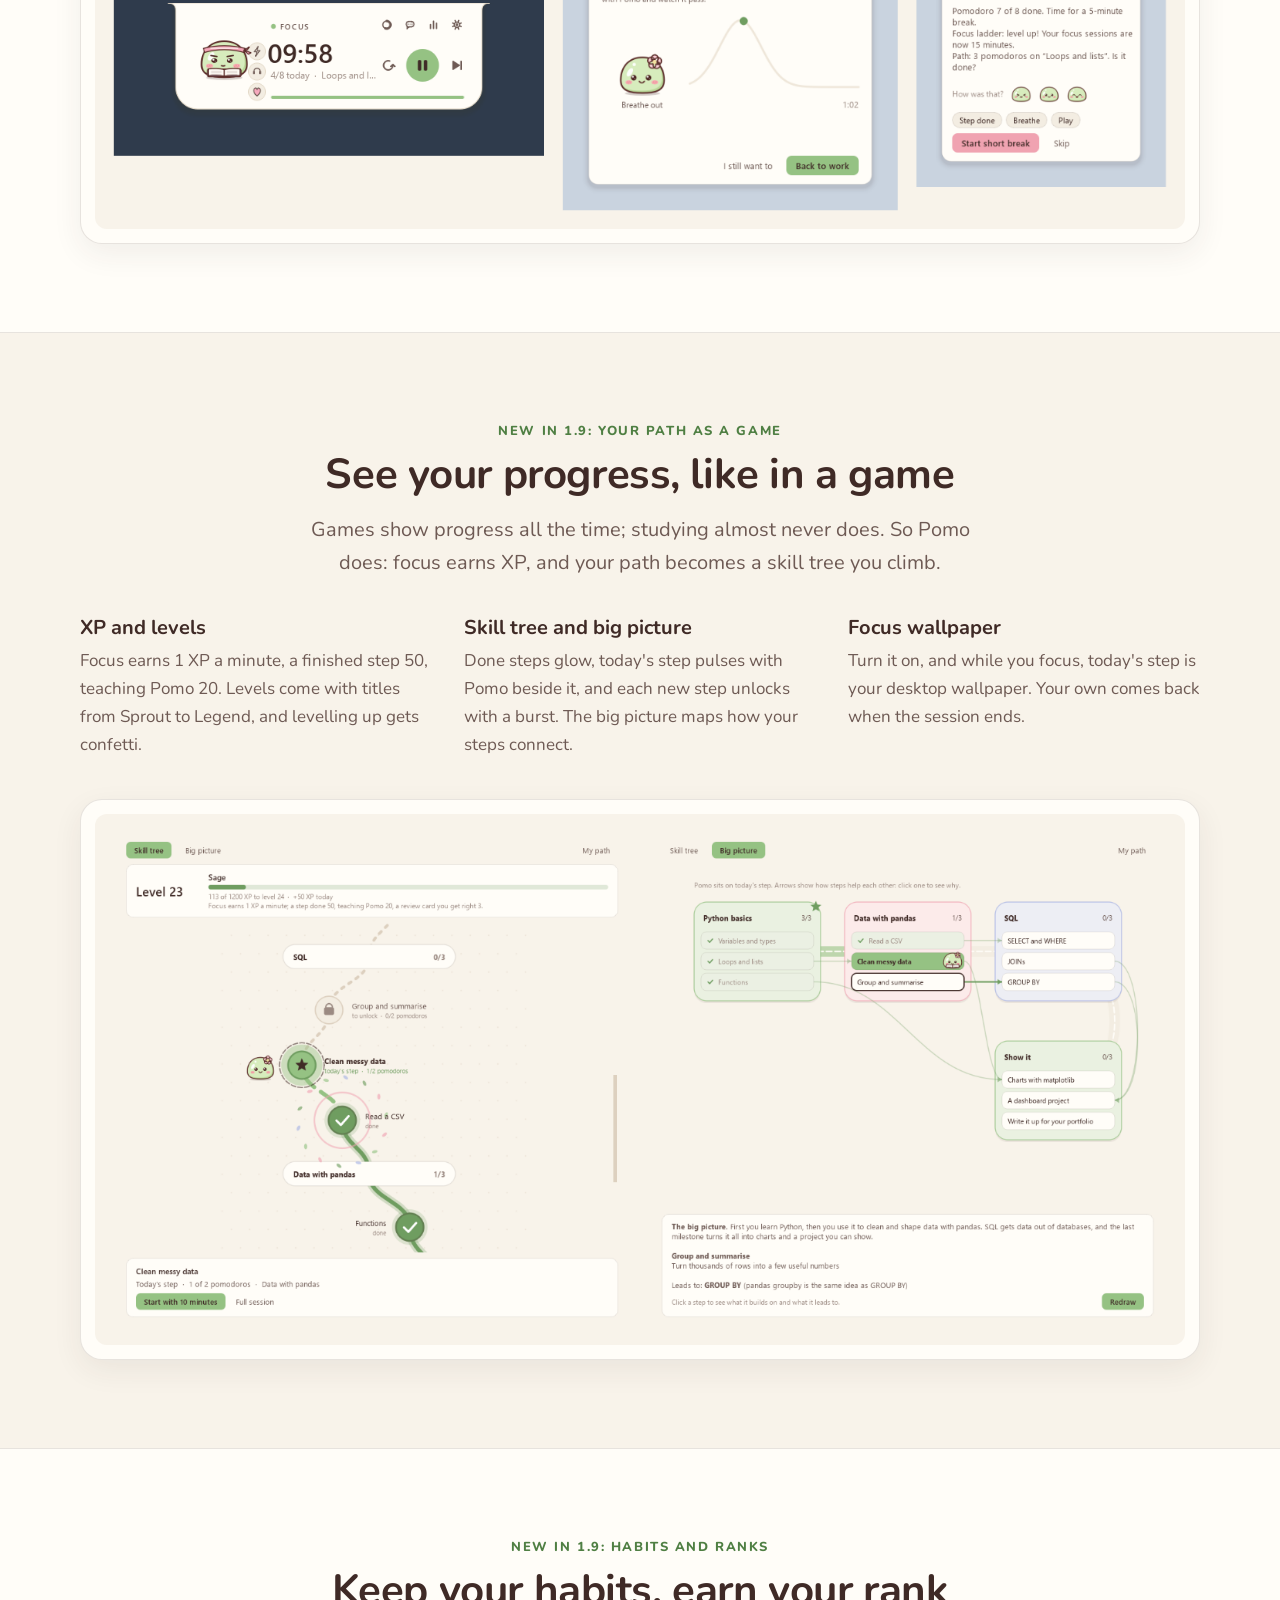
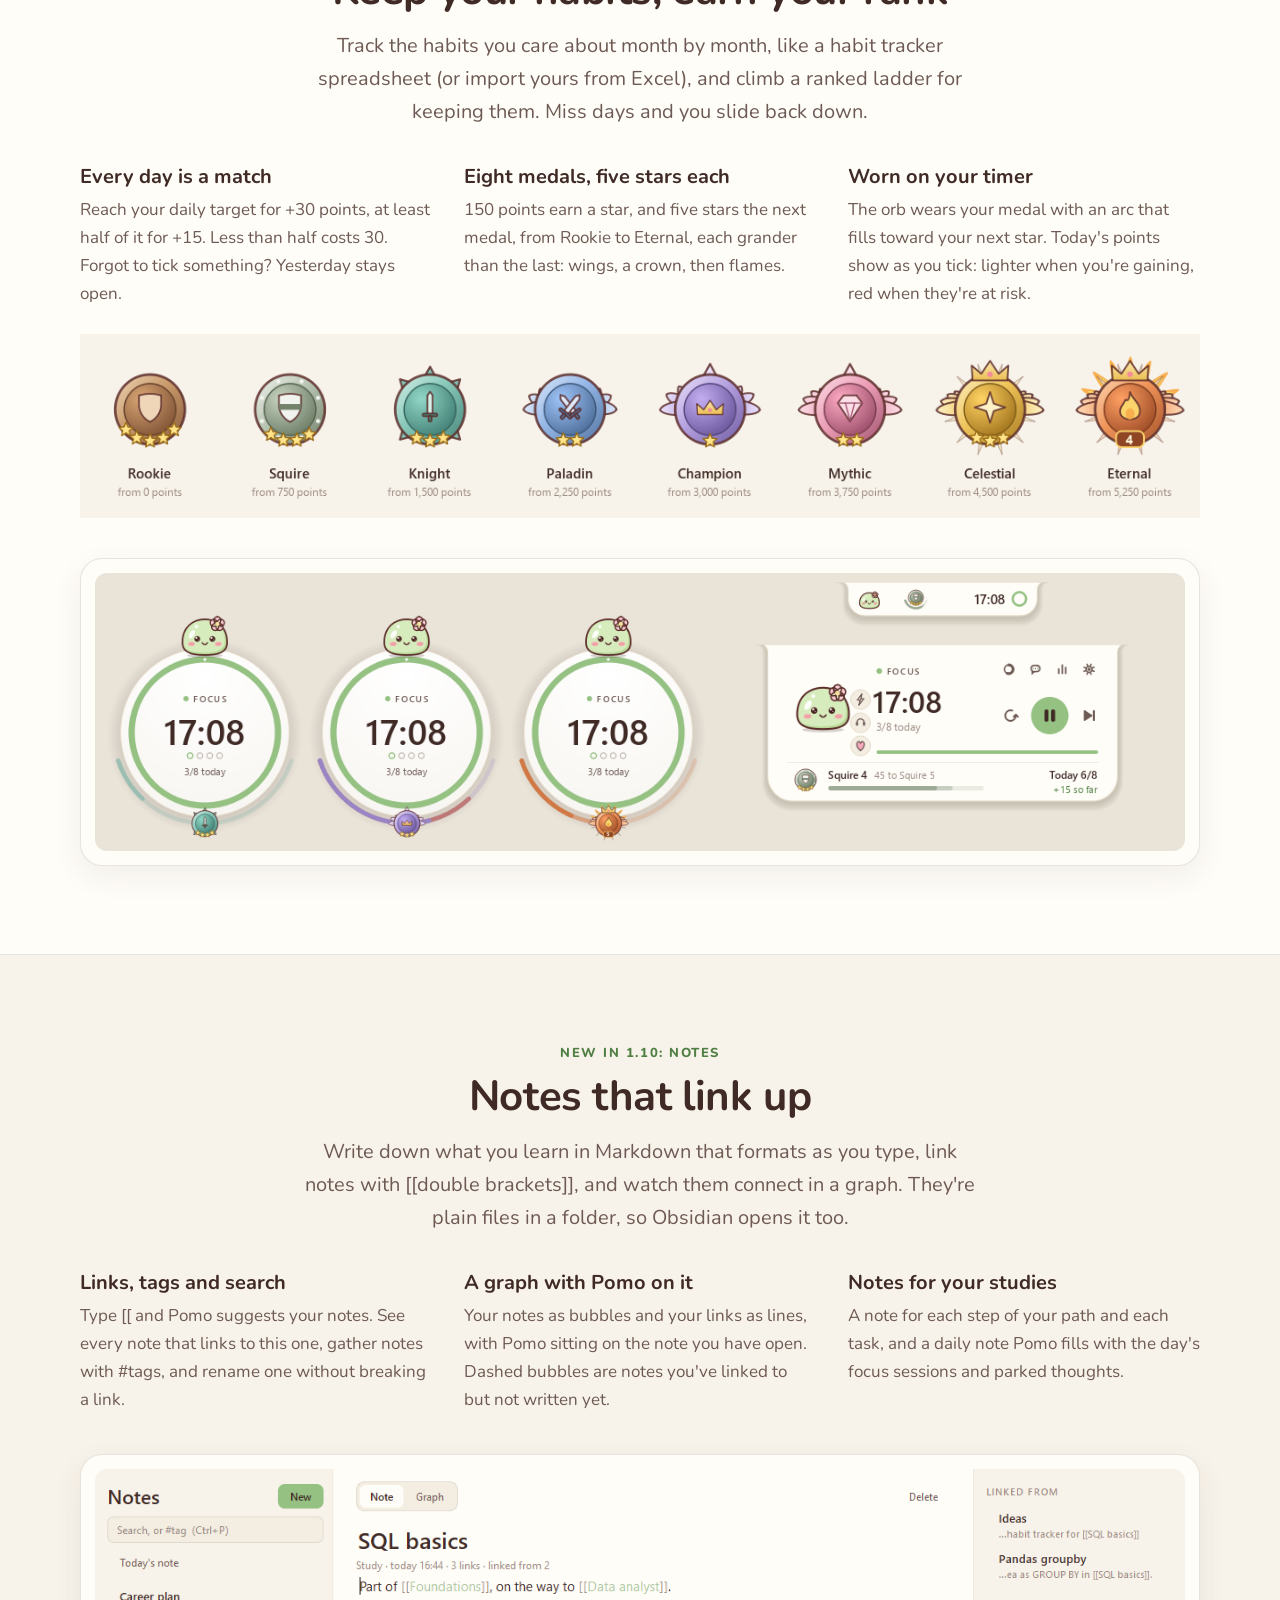
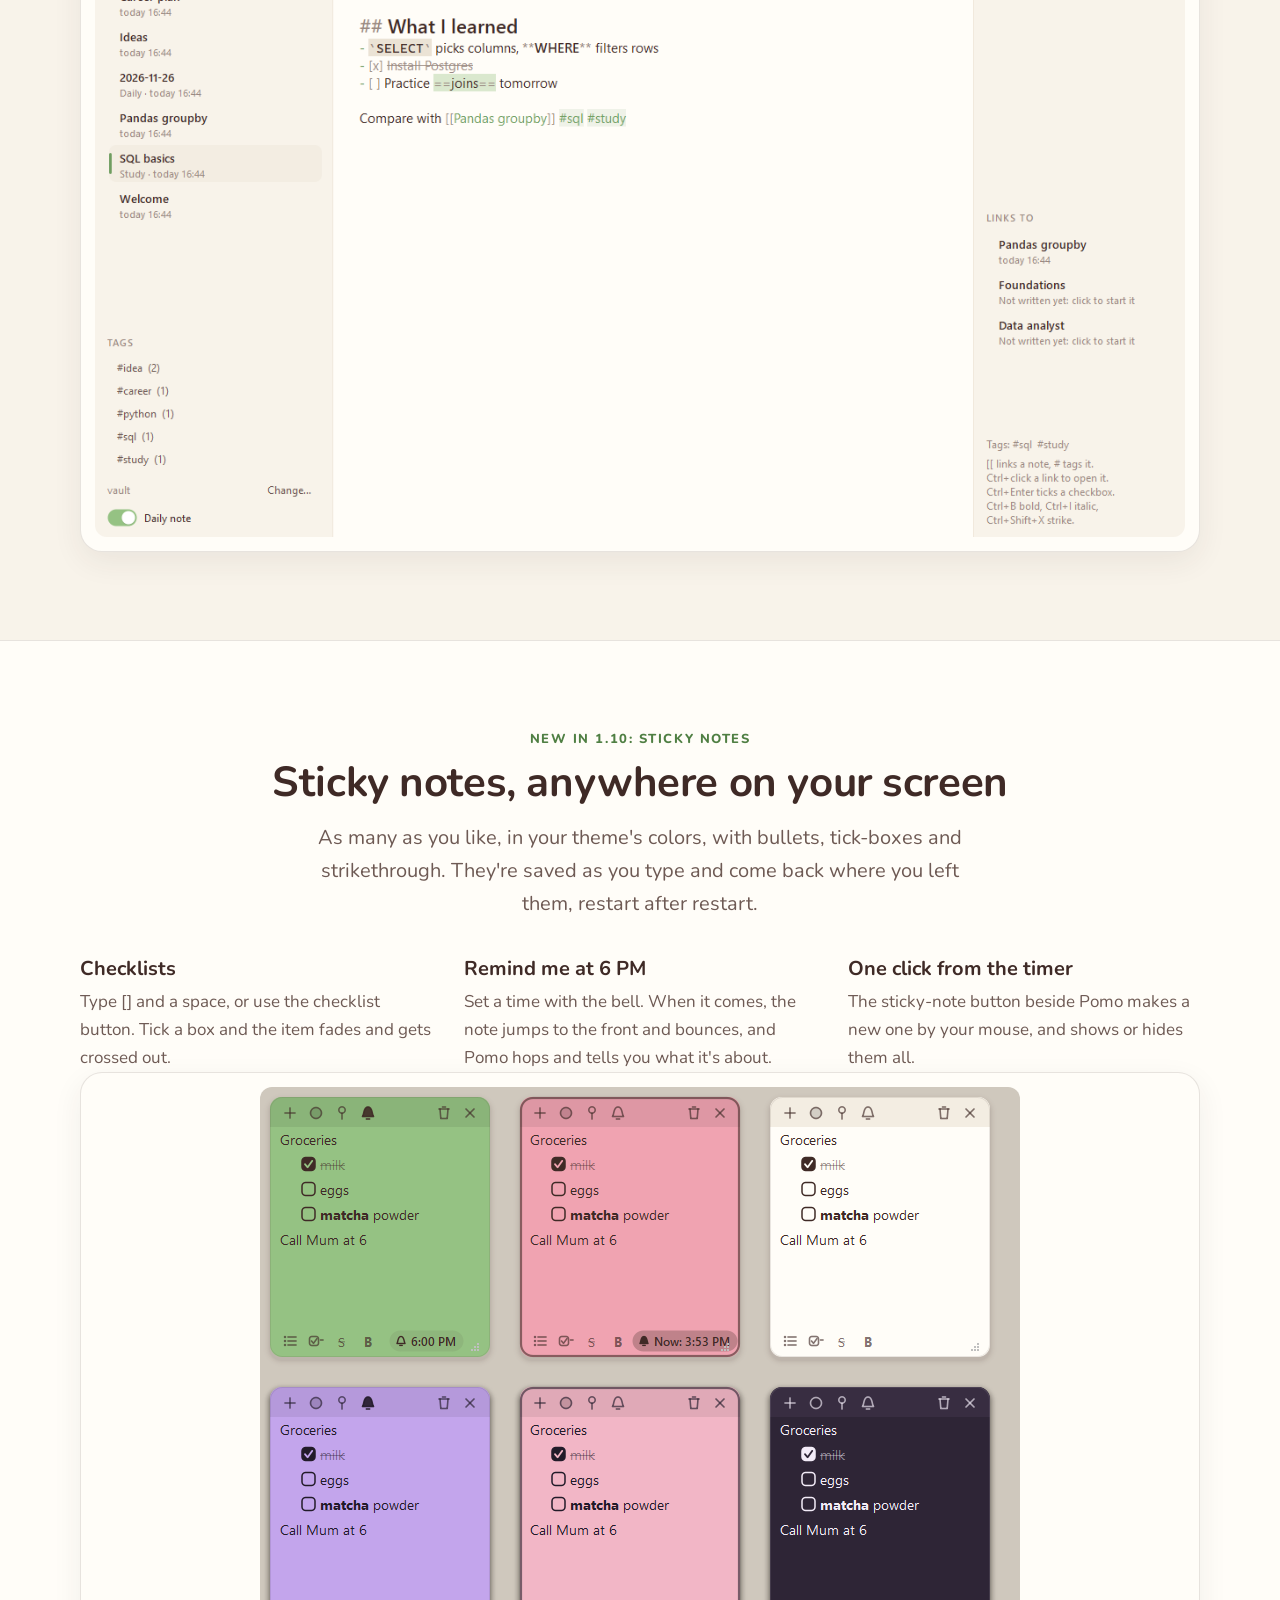
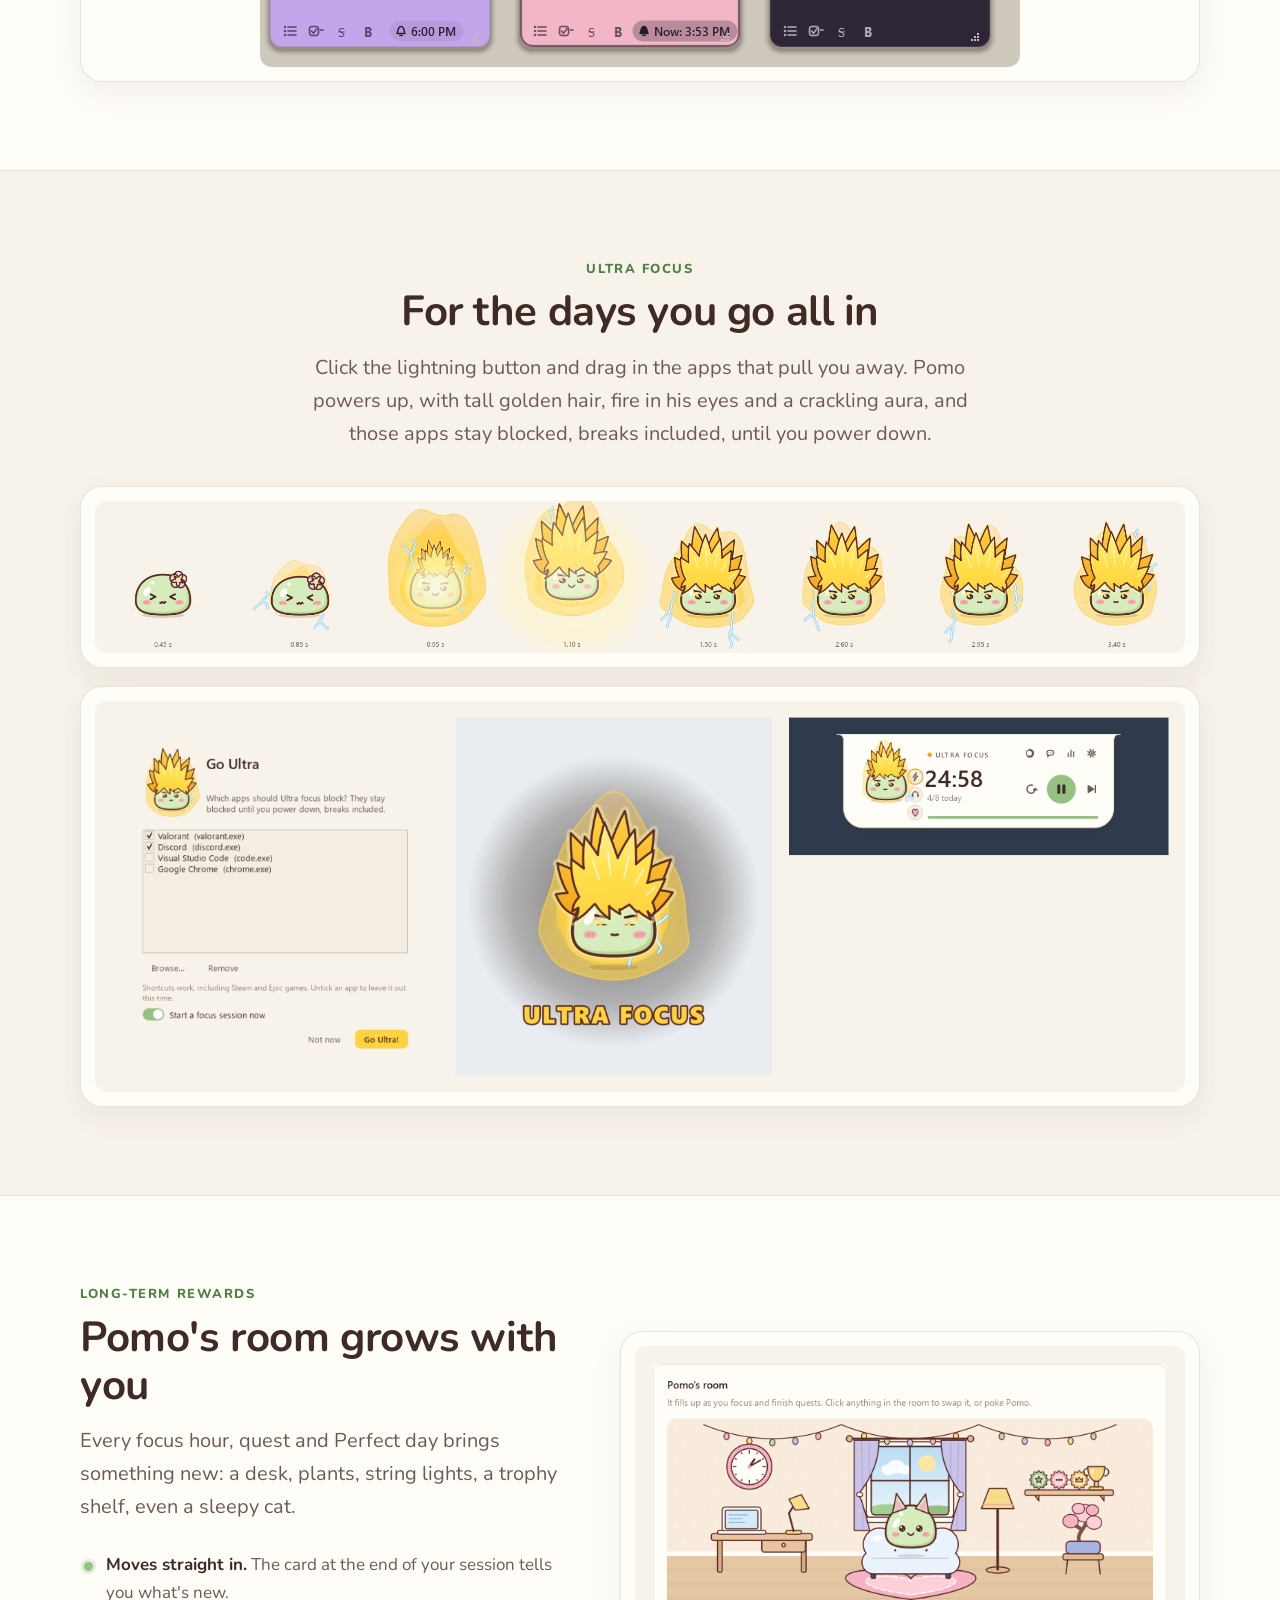
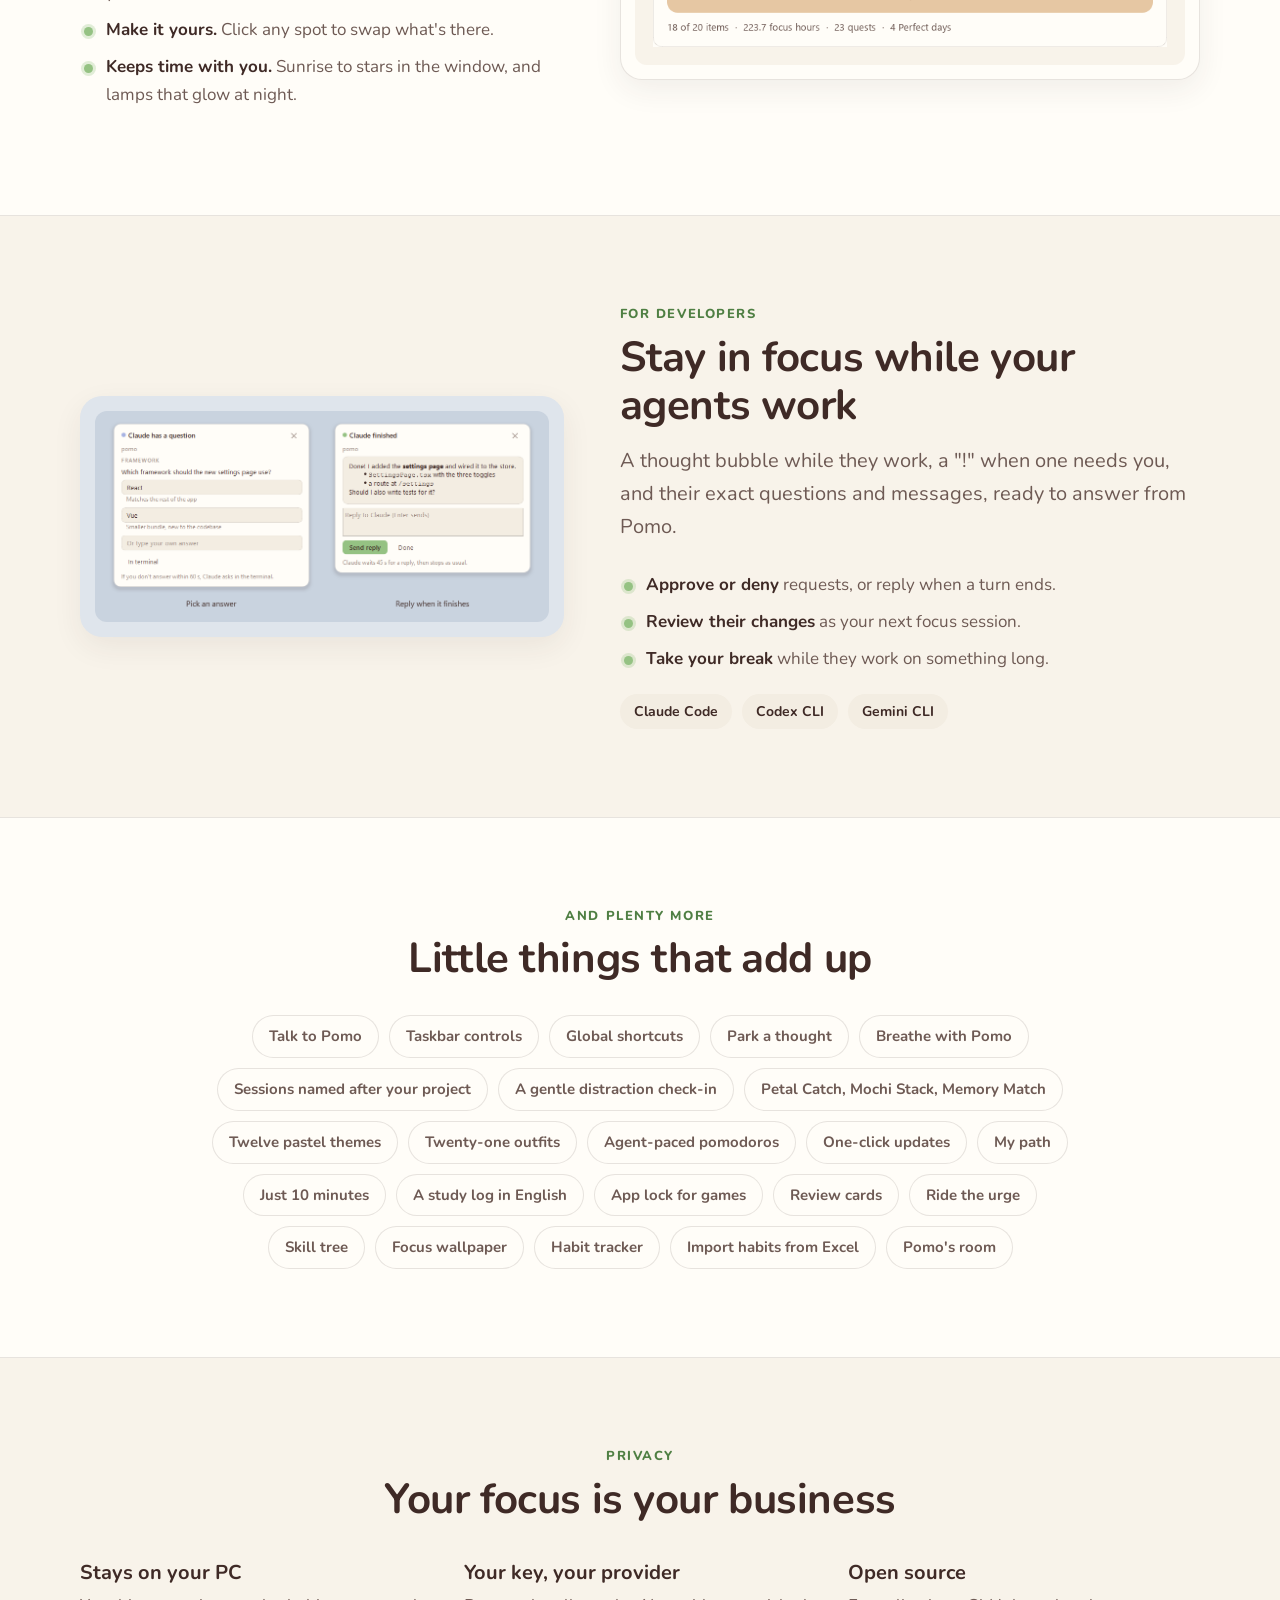
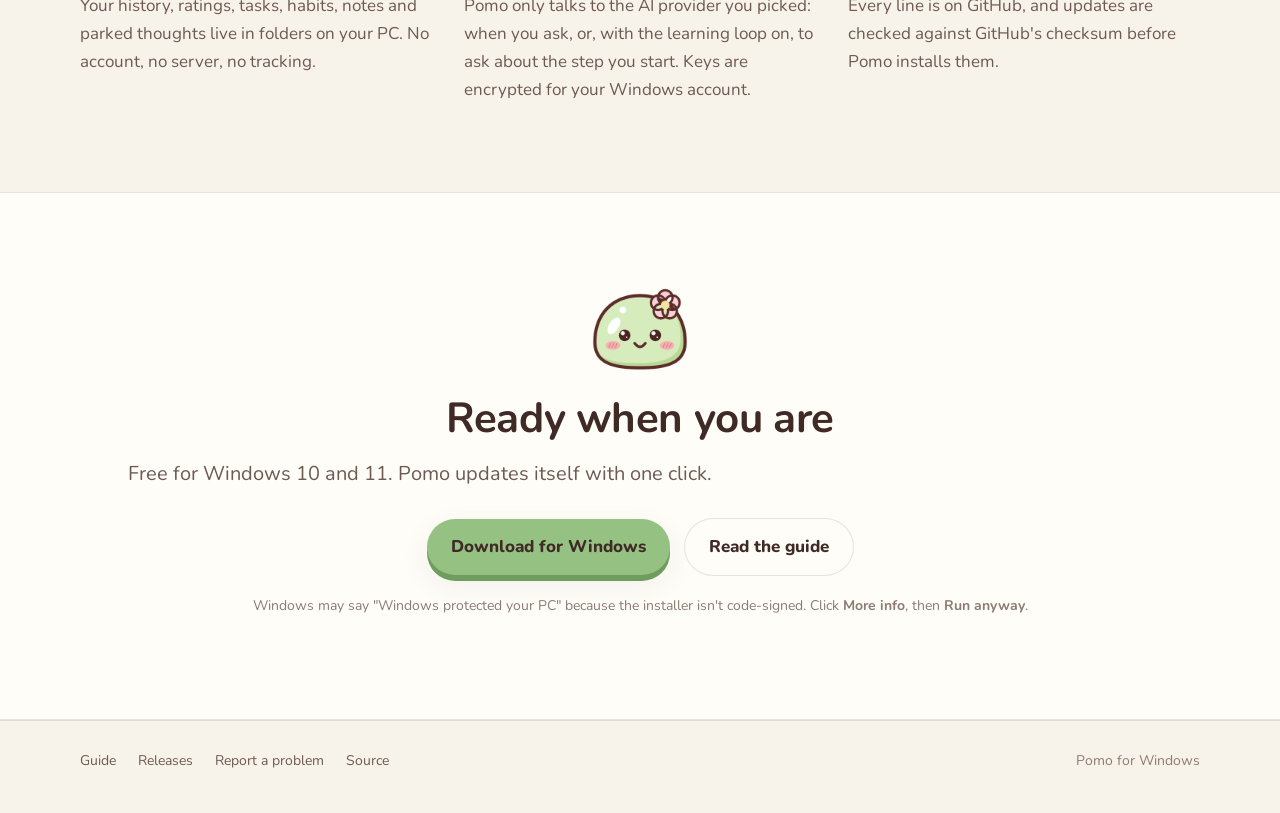
==== commit 4c881108: "Website and README: notes and sticky notes The home page and the guide get a notes and a sticky-note" ====
--- a/docs/index.html
+++ b/docs/index.html
@@ -93,6 +93,7 @@
     <a class="brand" href="#top"><img src="icon.png" alt="" width="30" height="30">Pomo</a>
     <div class="links">
       <a class="optional" href="#highlights">Features</a>
+      <a class="optional" href="#notes">Notes</a>
       <a class="optional" href="#habits">Habits</a>
       <a class="optional" href="#learn">Learn</a>
       <a class="optional" href="#ultra">Ultra focus</a>
@@ -106,7 +107,7 @@
 <header class="hero" id="top">
   <div class="wrap">
     <div>
-      <a class="chip" href="#habits">New: habits with ranked medals</a>
+      <a class="chip" href="#notes">New: notes and sticky notes</a>
       <h1>A cozy Pomodoro timer <span class="soft">for Windows</span></h1>
       <p class="lead">Starring Pomo the matcha mochi, who sits on your timer, cheers you on, takes breaks with you and keeps an eye on your coding agents.</p>
       <div class="actions">
@@ -246,6 +247,38 @@
     </div>
     <img class="ranks" src="medals.png" alt="The eight medals: Rookie, Squire, Knight, Paladin, Champion, Mythic, Celestial and Eternal" width="1220" height="200" loading="lazy">
     <div class="shot wide-shot"><img src="rank.png" alt="The orb wearing three ranks, each with its arc, and the island with a little medal and its rank row" width="1221" height="312" loading="lazy"></div>
+  </div>
+</section>
+
+<section id="notes">
+  <div class="wrap">
+    <div class="center">
+      <div class="eyebrow">New in 1.10: notes</div>
+      <h2>Notes that link up</h2>
+      <p class="lead">Write down what you learn in Markdown that formats as you type, link notes with [[double brackets]], and watch them connect in a graph. They're plain files in a folder, so Obsidian opens it too.</p>
+    </div>
+    <div class="trio">
+      <div><h3>Links, tags and search</h3><p>Type [[ and Pomo suggests your notes. See every note that links to this one, gather notes with #tags, and rename one without breaking a link.</p></div>
+      <div><h3>A graph with Pomo on it</h3><p>Your notes as bubbles and your links as lines, with Pomo sitting on the note you have open. Dashed bubbles are notes you've linked to but not written yet.</p></div>
+      <div><h3>Notes for your studies</h3><p>A note for each step of your path and each task, and a daily note Pomo fills with the day's focus sessions and parked thoughts.</p></div>
+    </div>
+    <div class="shot wide-shot"><img src="notes.png" alt="The notes window: the list of notes and tags, a note on SQL basics formatted as you type, and the notes it links to and from" width="1240" height="760" loading="lazy"></div>
+  </div>
+</section>
+
+<section class="alt" id="stickies">
+  <div class="wrap">
+    <div class="center">
+      <div class="eyebrow">New in 1.10: sticky notes</div>
+      <h2>Sticky notes, anywhere on your screen</h2>
+      <p class="lead">As many as you like, in your theme's colors, with bullets, tick-boxes and strikethrough. They're saved as you type and come back where you left them, restart after restart.</p>
+    </div>
+    <div class="trio">
+      <div><h3>Checklists</h3><p>Type [] and a space, or use the checklist button. Tick a box and the item fades and gets crossed out.</p></div>
+      <div><h3>Remind me at 6 PM</h3><p>Set a time with the bell. When it comes, the note jumps to the front and bounces, and Pomo hops and tells you what it's about.</p></div>
+      <div><h3>One click from the timer</h3><p>The sticky-note button beside Pomo makes a new one by your mouse, and shows or hides them all.</p></div>
+    </div>
+    <div class="shot"><img src="stickies.png" alt="Sticky notes in a light and a dark theme, with checklists, one with a reminder at 6:00 PM and one ringing now" width="760" height="580" loading="lazy"></div>
   </div>
 </section>
 
@@ -331,7 +364,7 @@
       <h2>Your focus is your business</h2>
     </div>
     <div class="trio">
-      <div><h3>Stays on your PC</h3><p>Your history, ratings, tasks, habits and parked thoughts live in a folder on your PC. No account, no server, no tracking.</p></div>
+      <div><h3>Stays on your PC</h3><p>Your history, ratings, tasks, habits, notes and parked thoughts live in folders on your PC. No account, no server, no tracking.</p></div>
       <div><h3>Your key, your provider</h3><p>Pomo only talks to the AI provider you picked: when you ask, or, with the learning loop on, to ask about the step you start. Keys are encrypted for your Windows account.</p></div>
       <div><h3>Open source</h3><p>Every line is on GitHub, and updates are checked against GitHub's checksum before Pomo installs them.</p></div>
     </div>
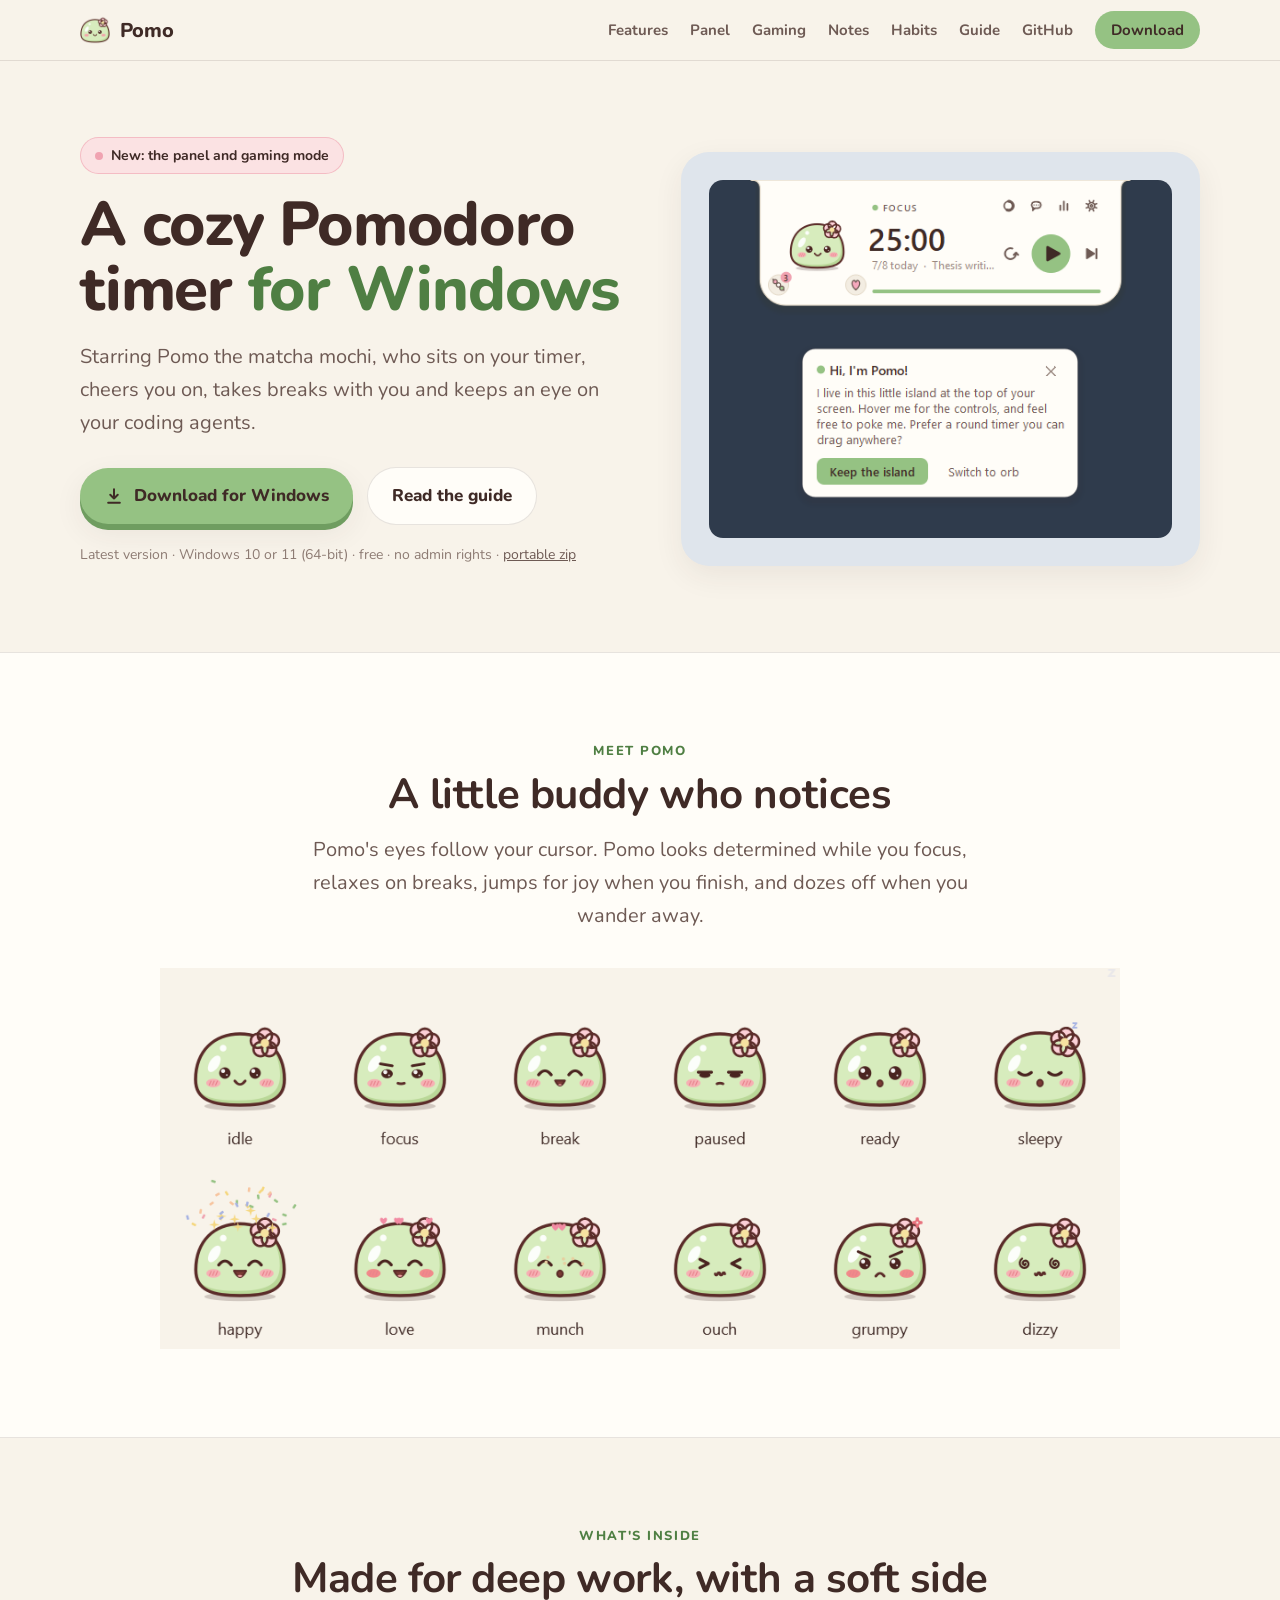
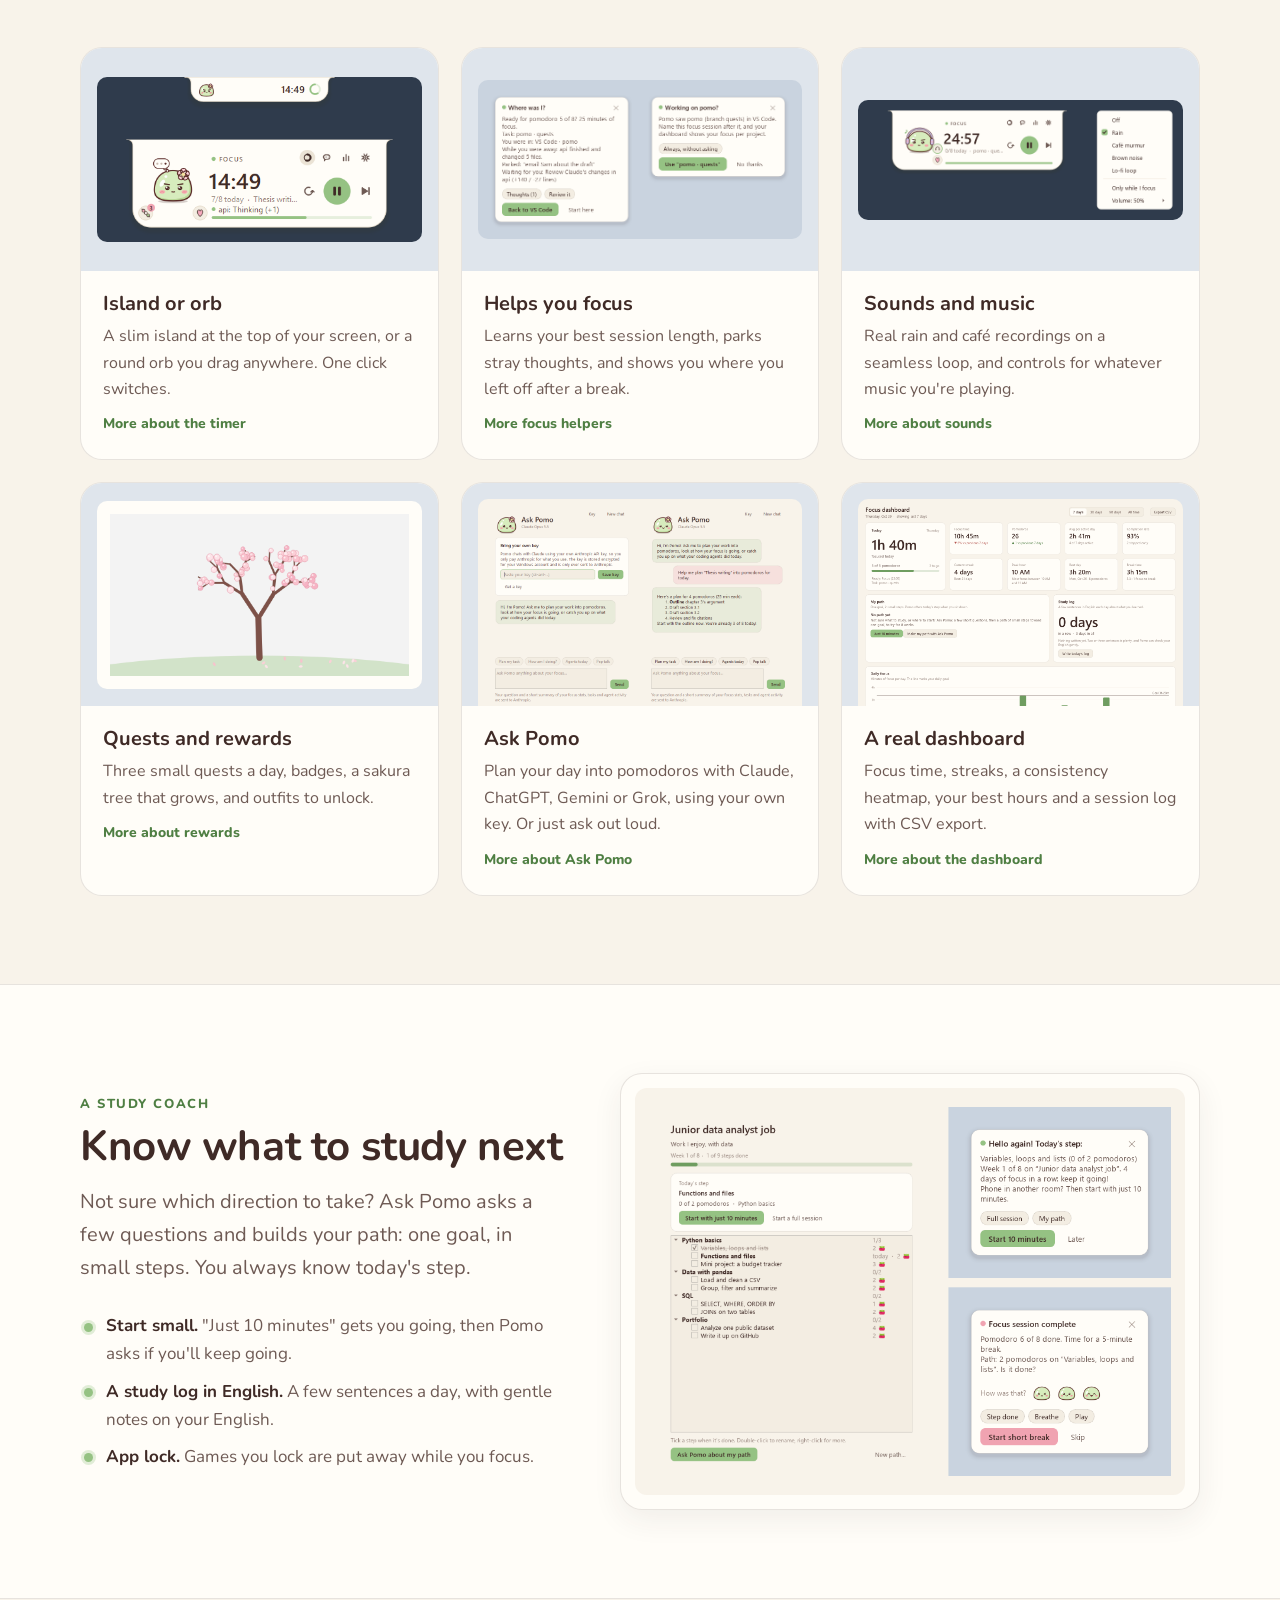
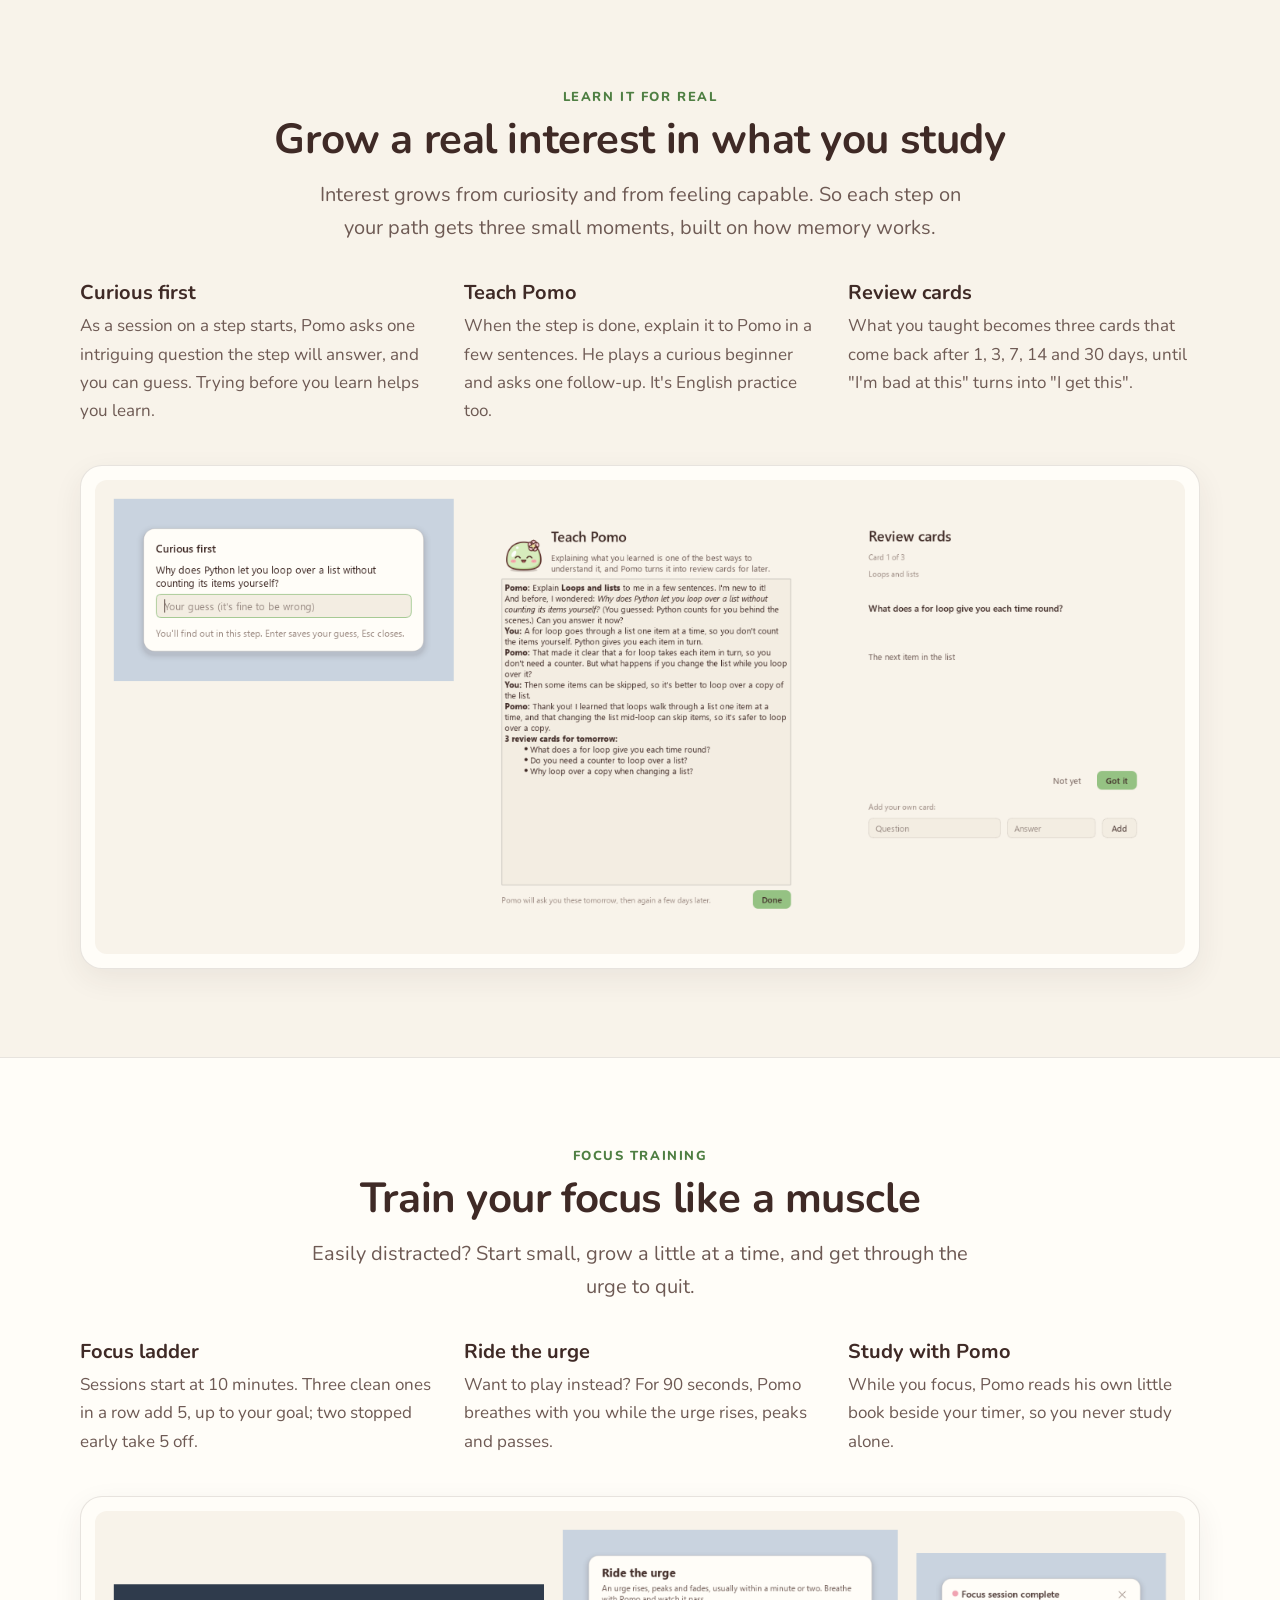
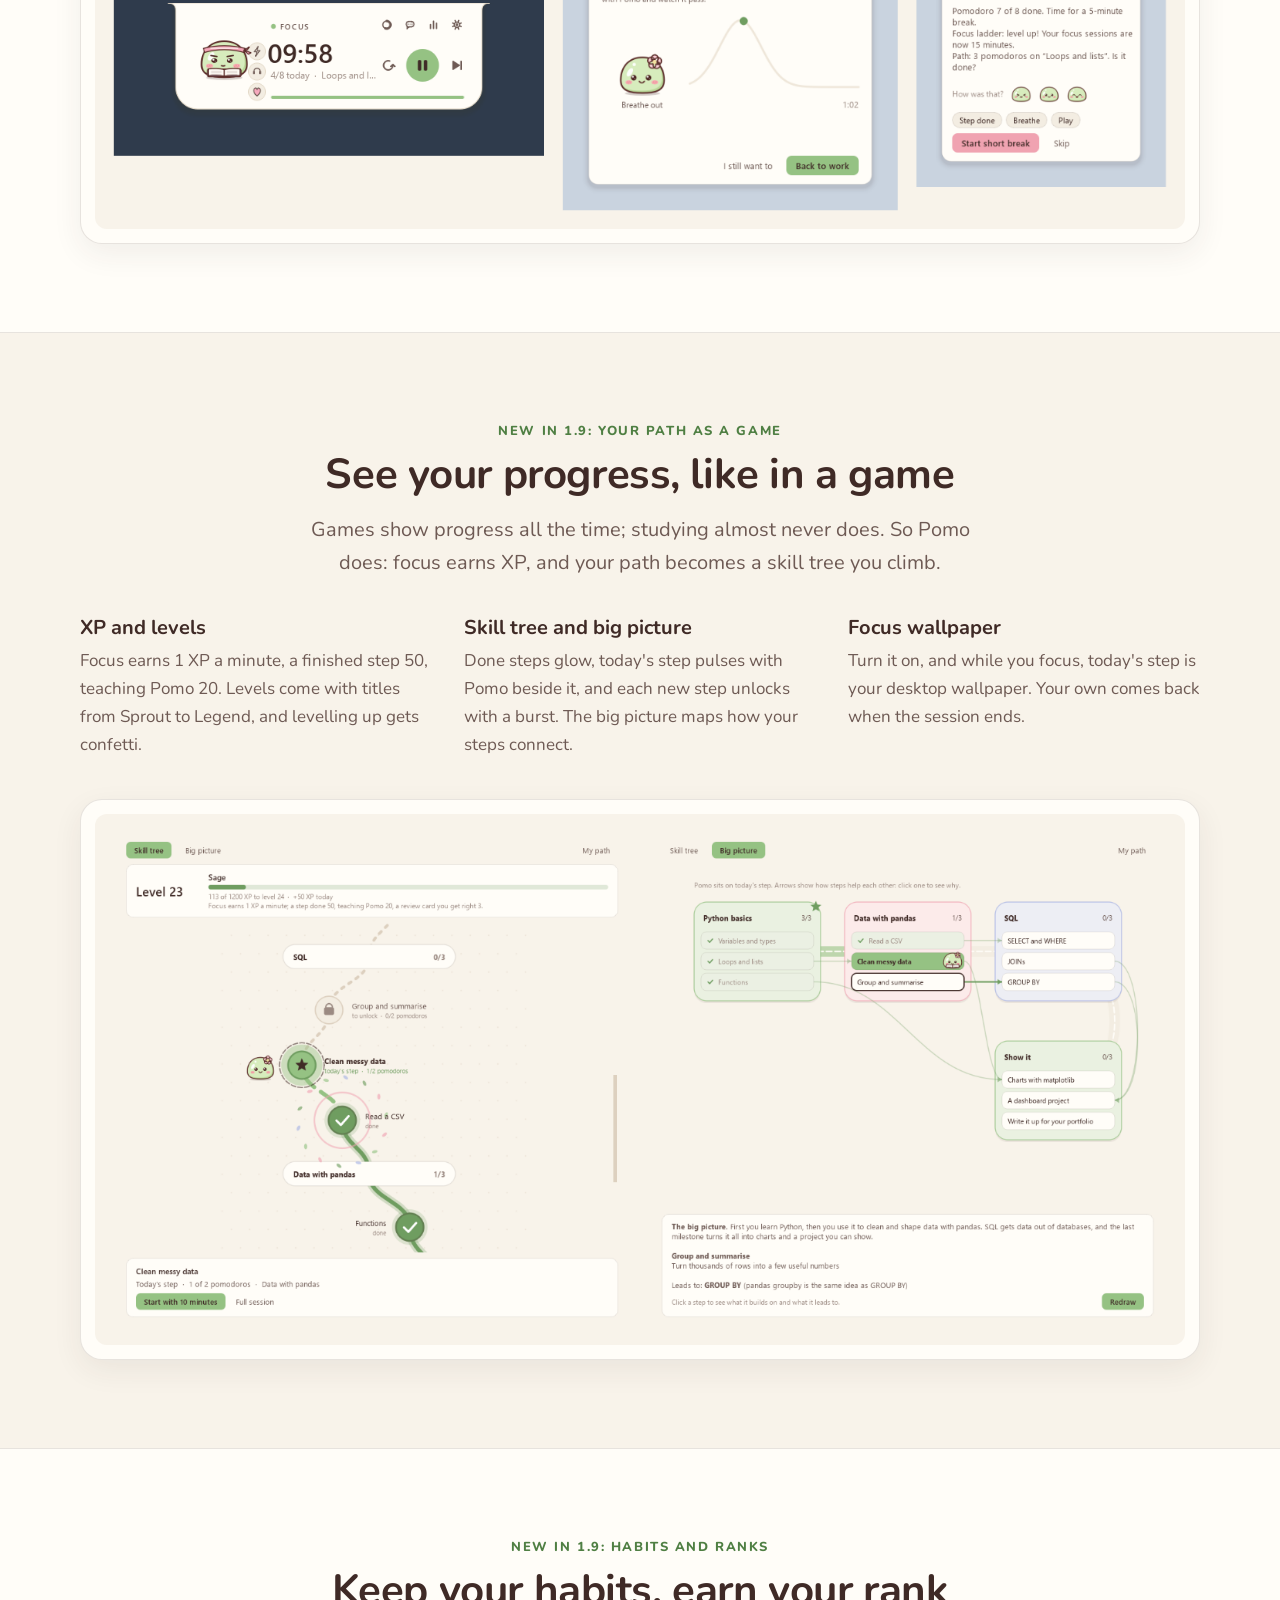
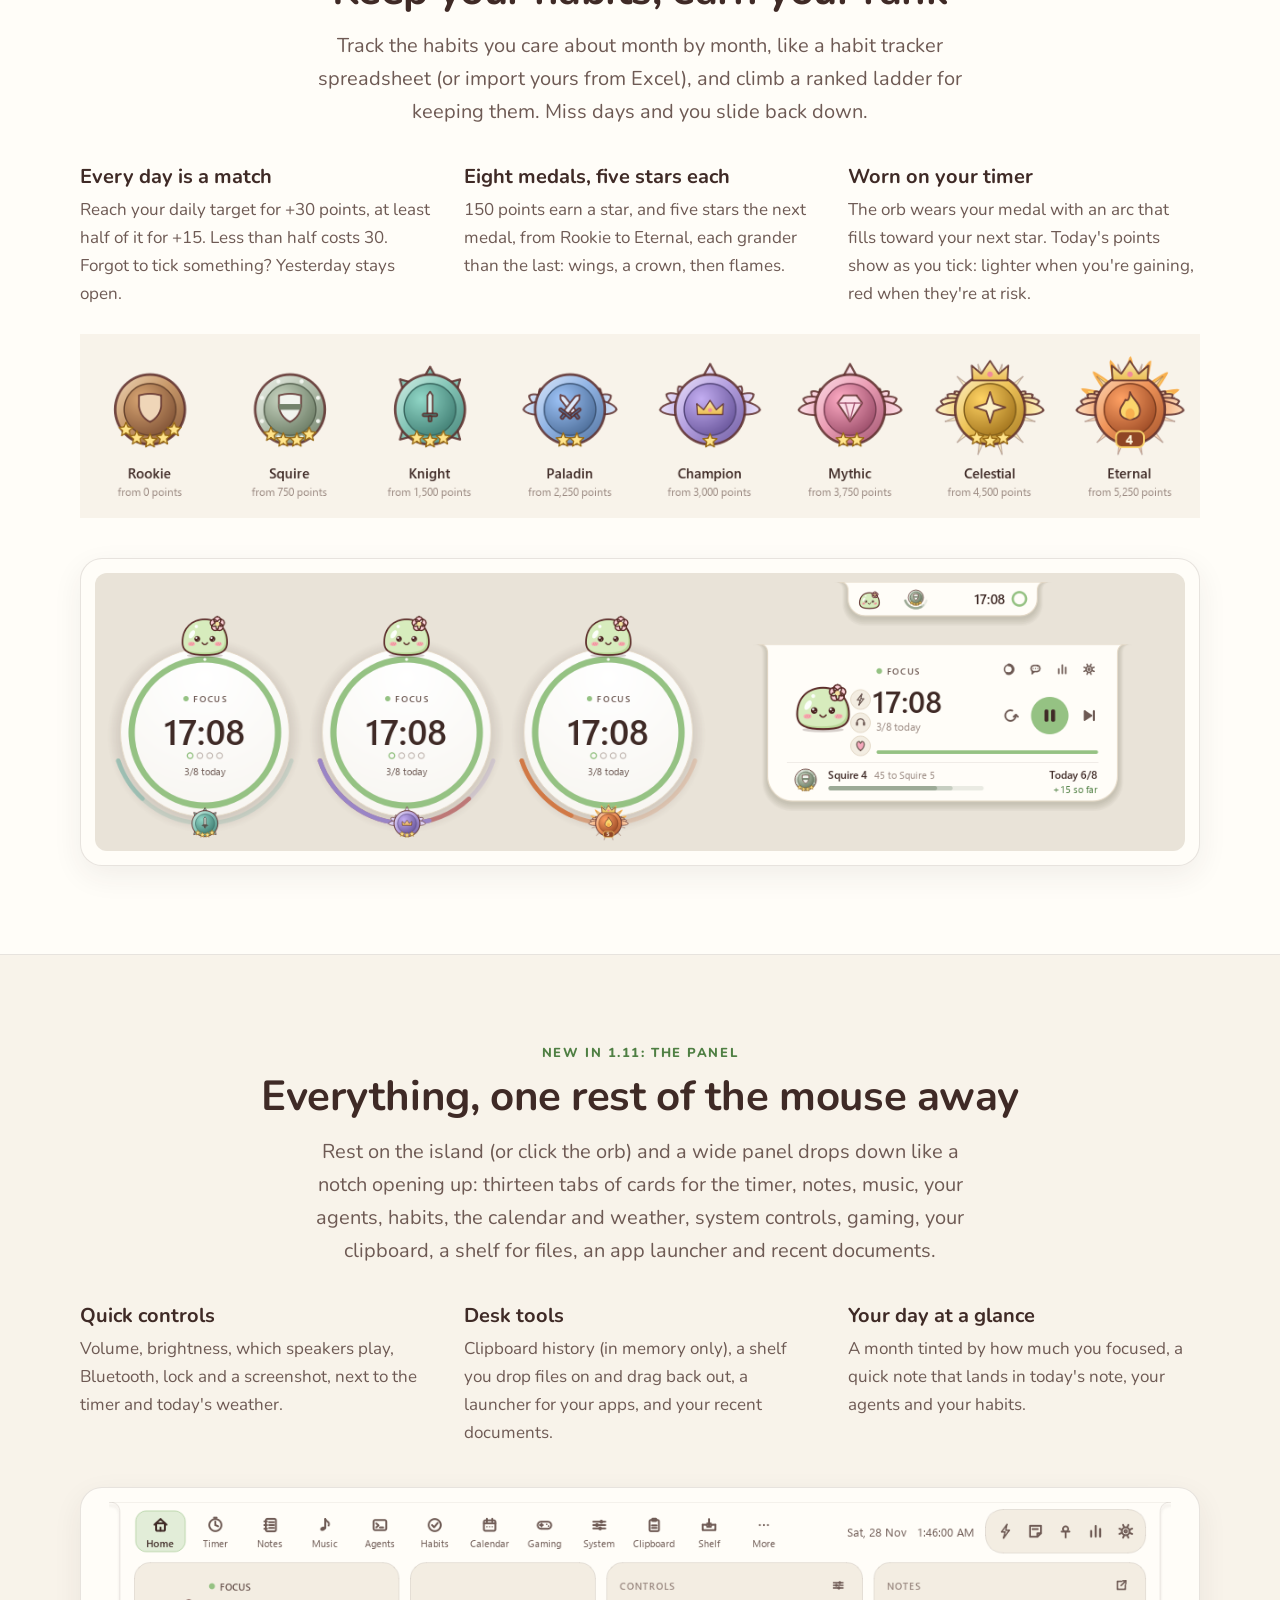
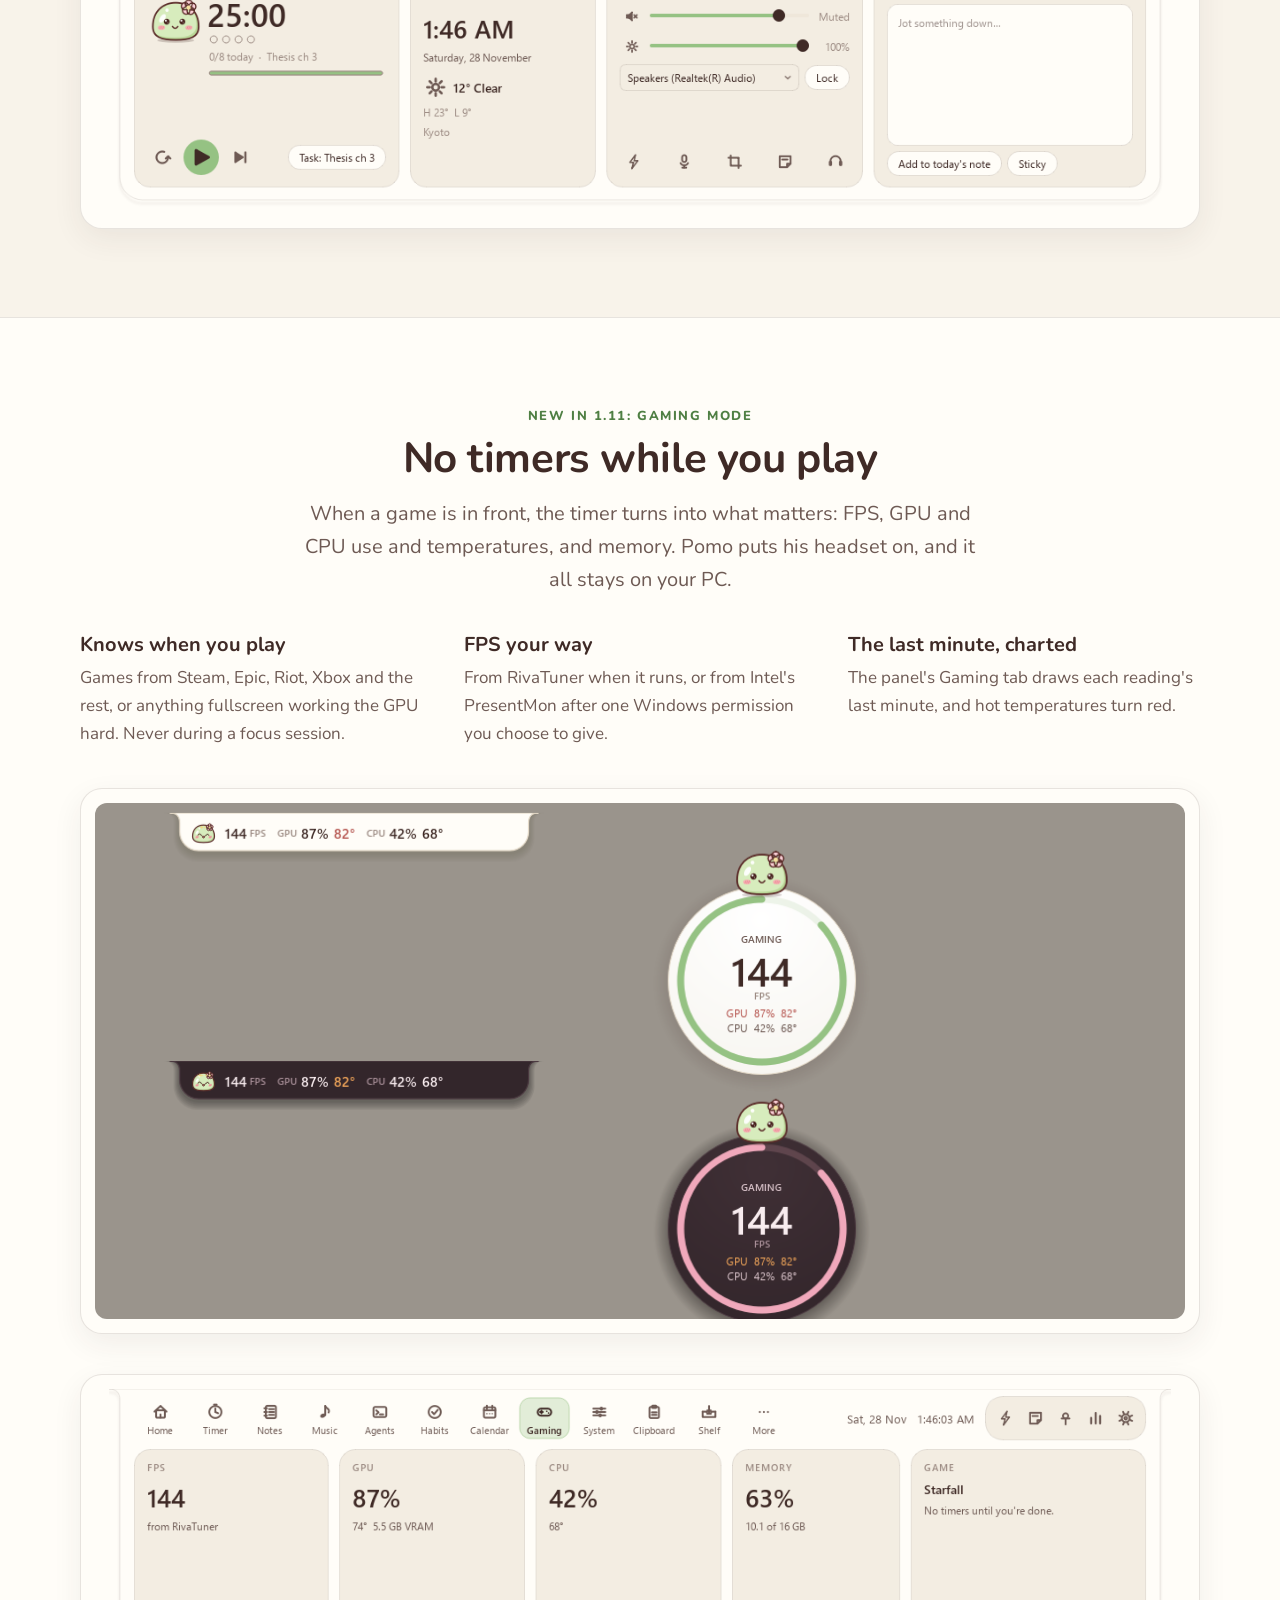
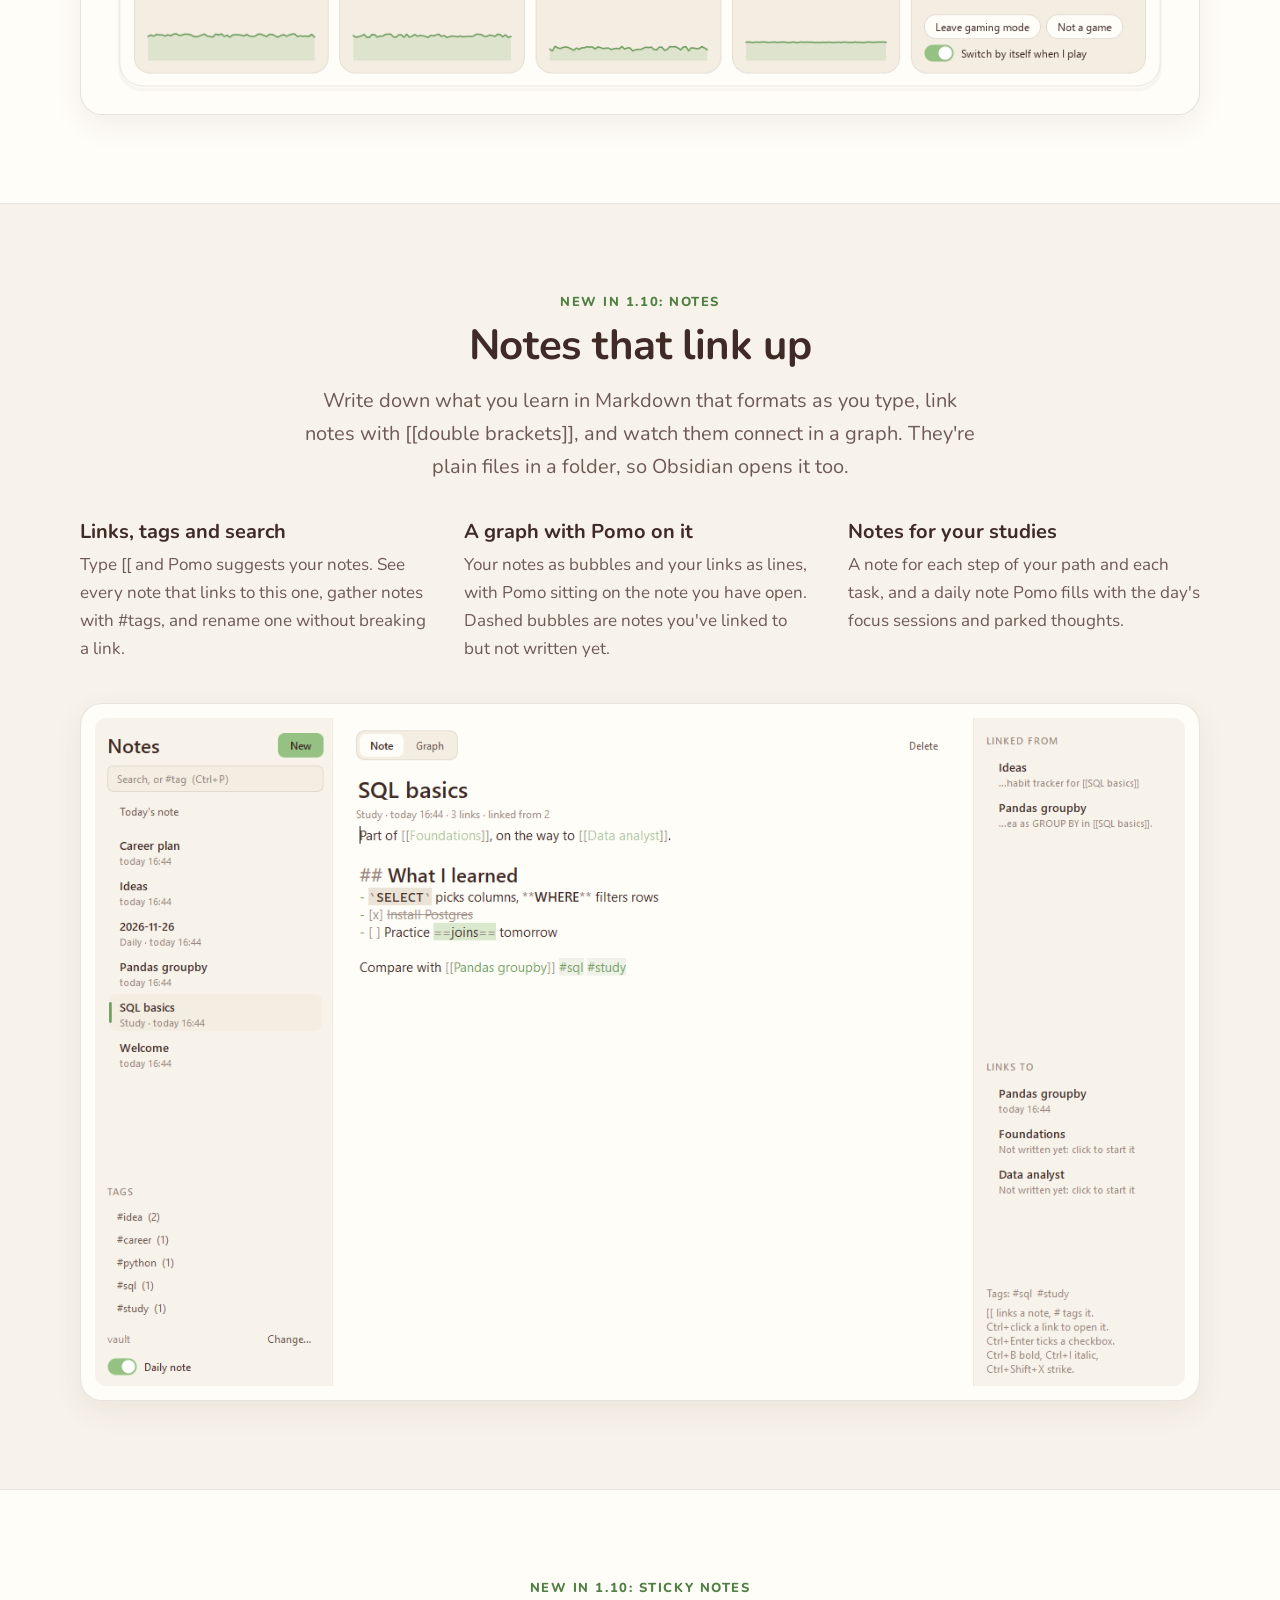
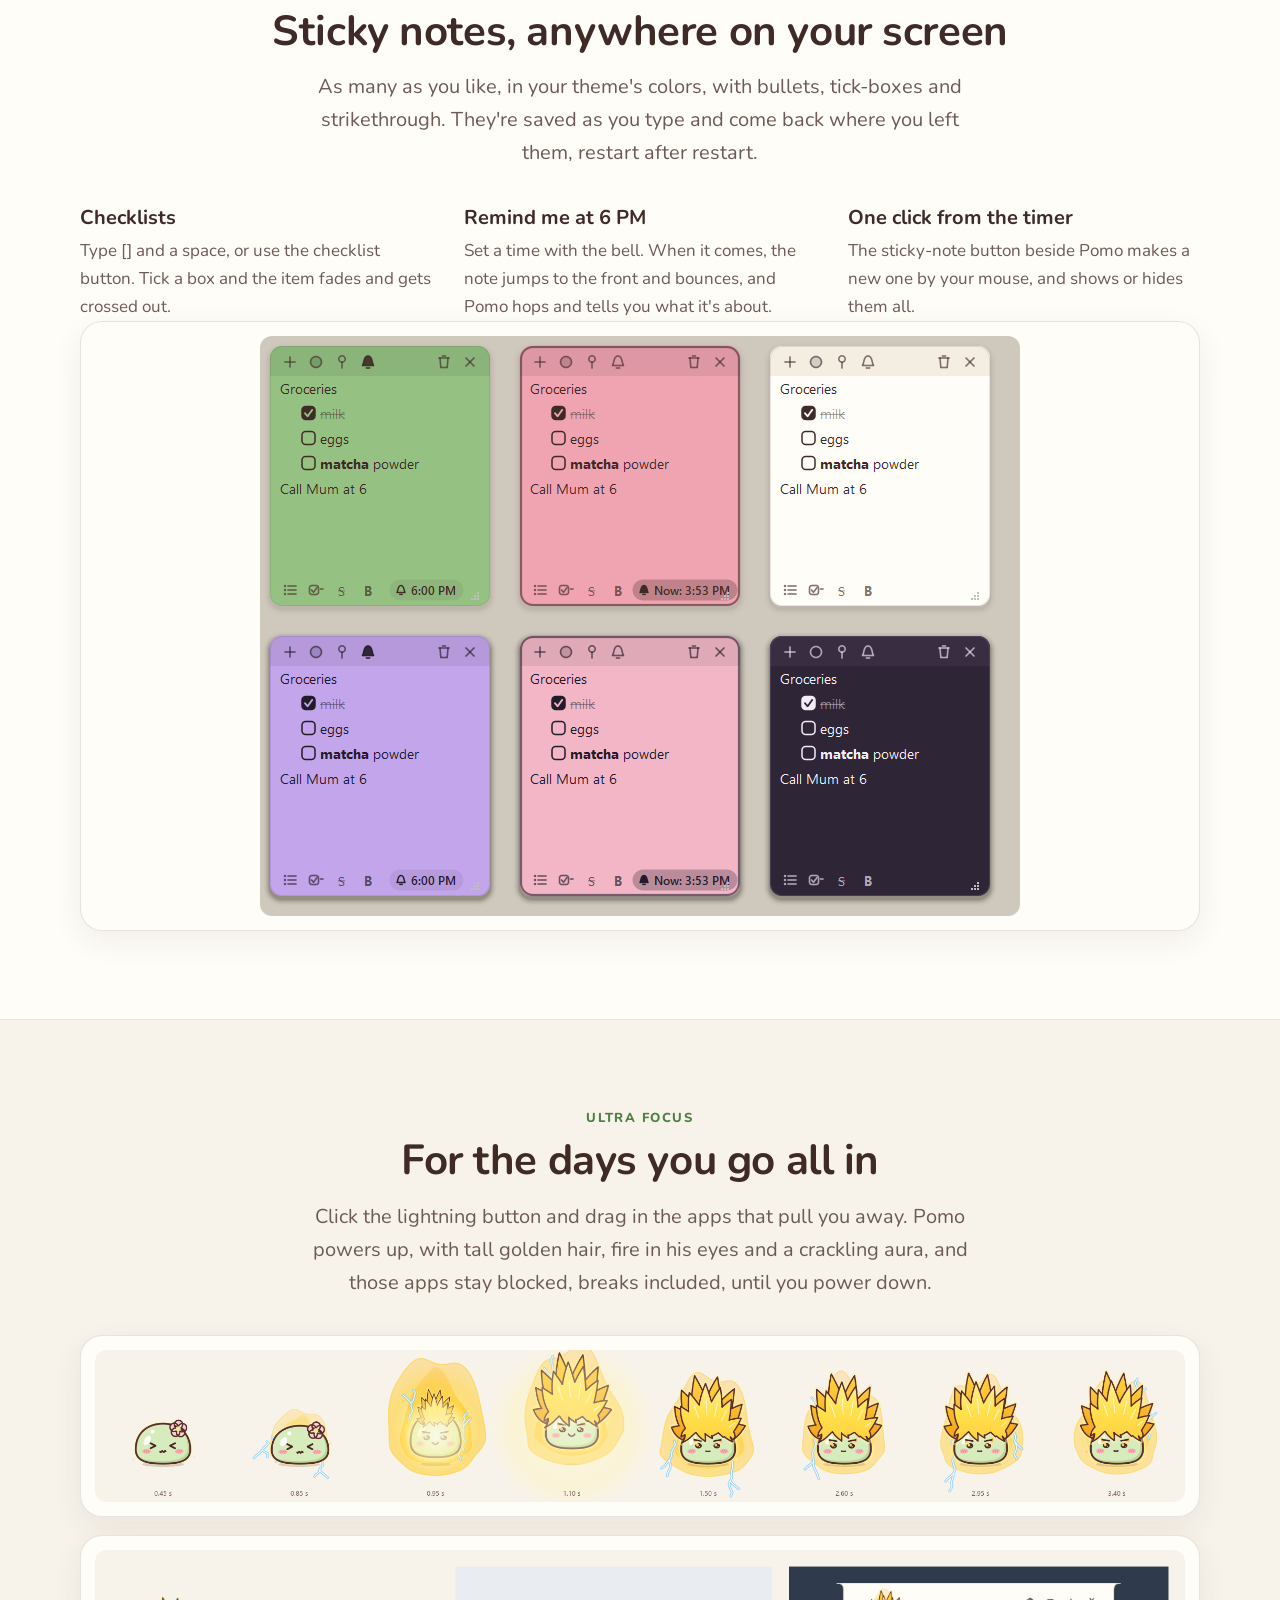
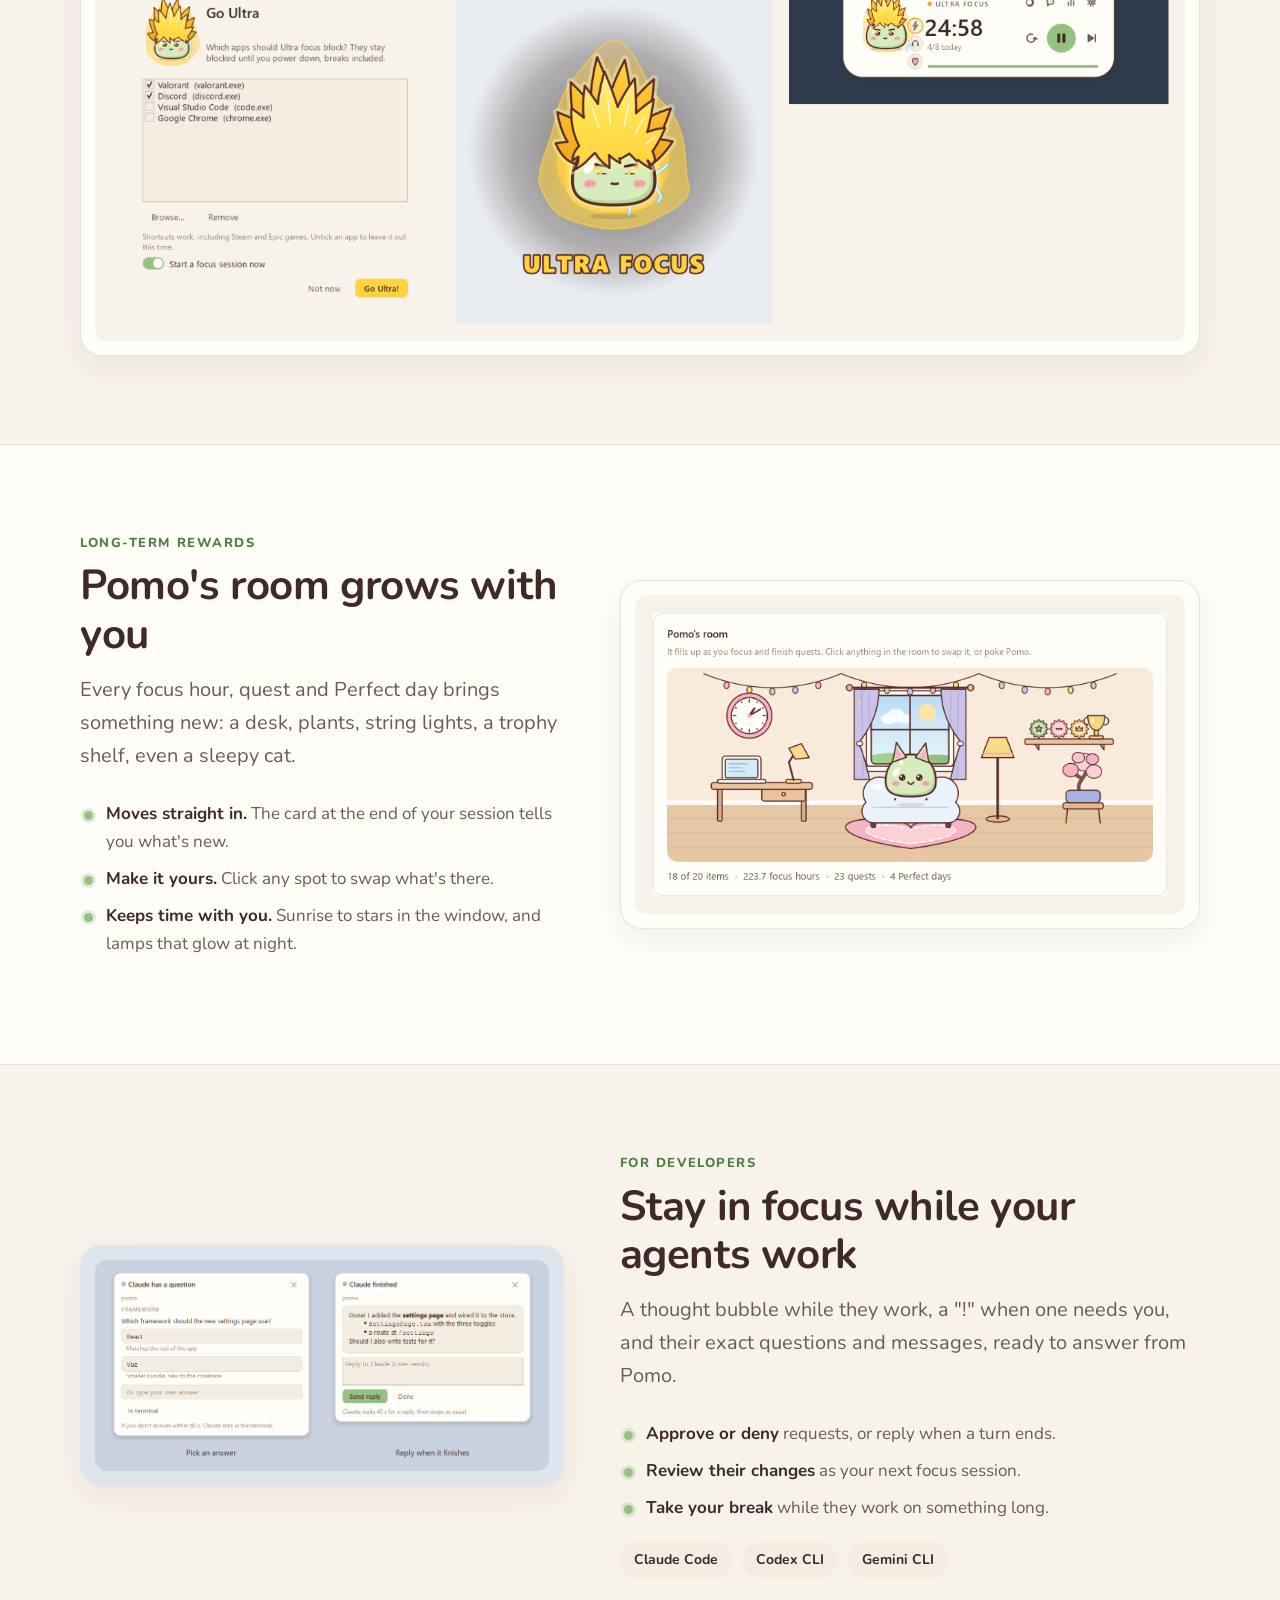
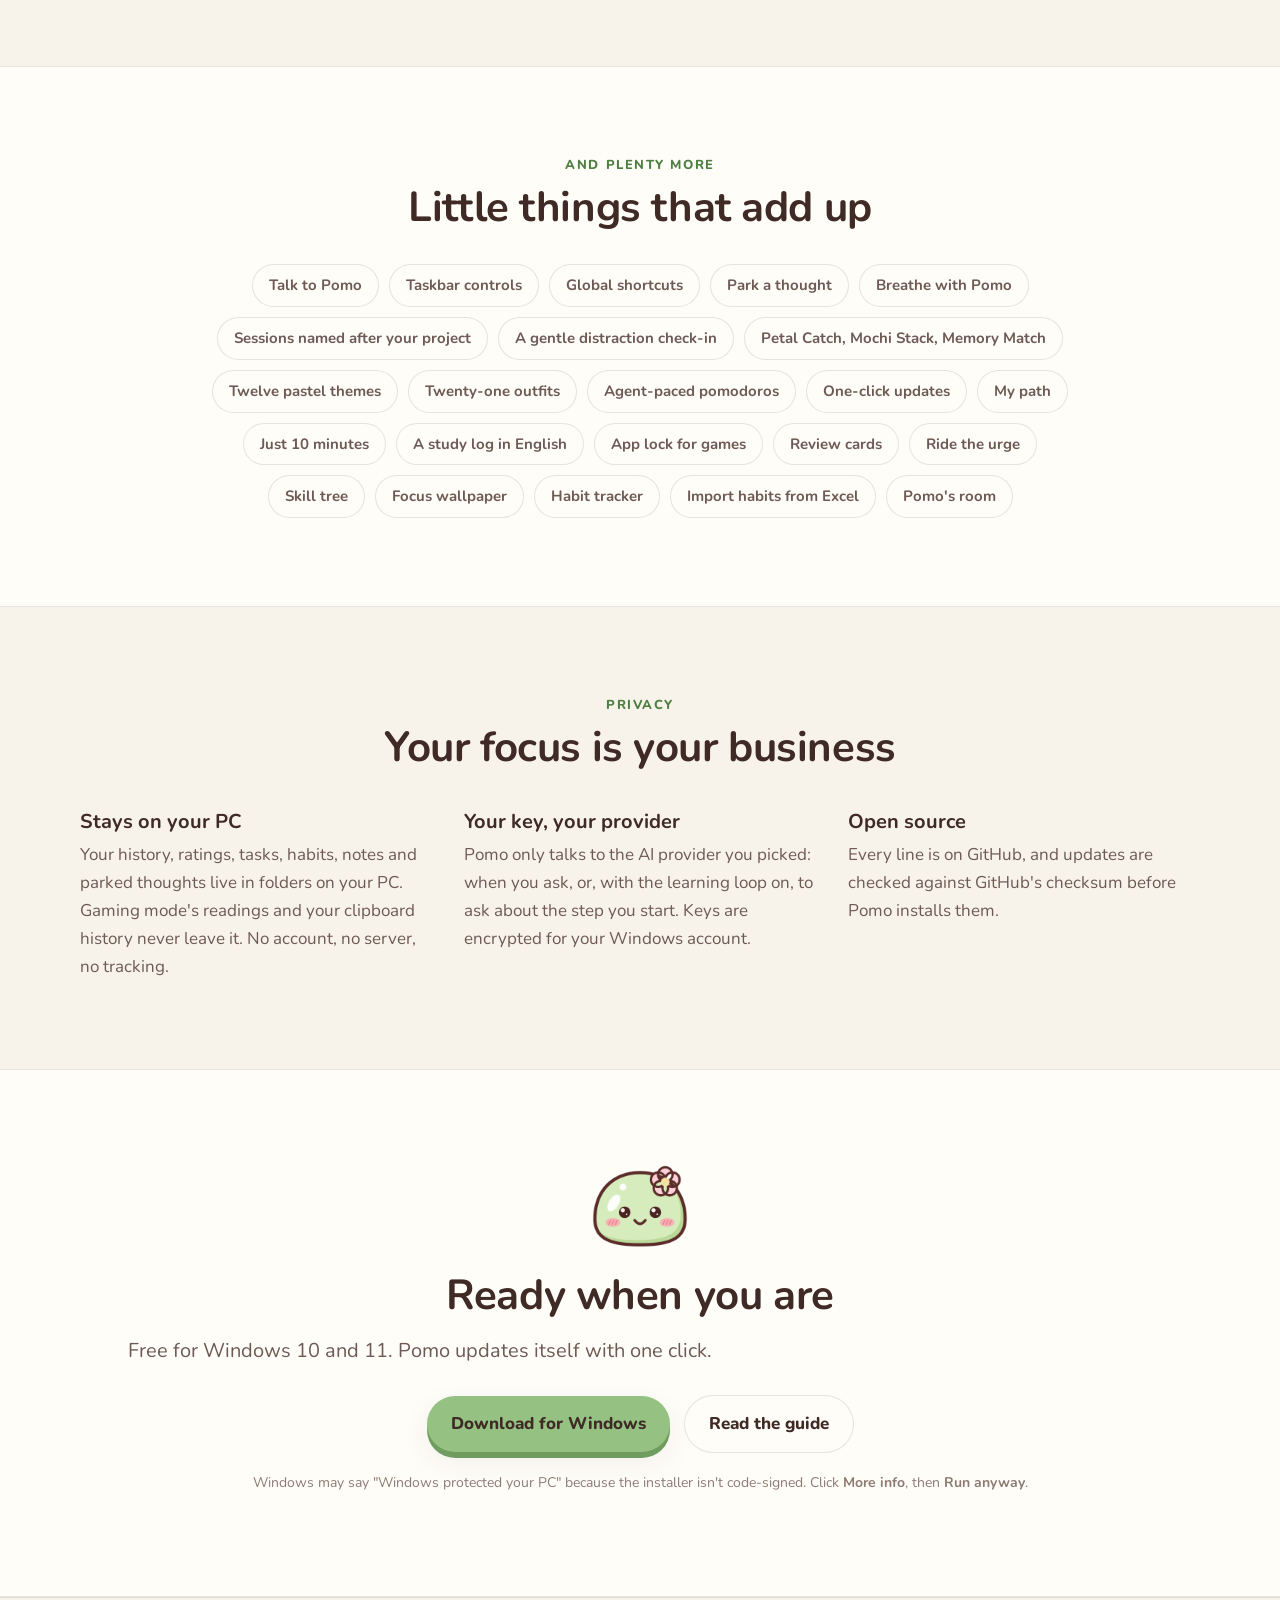
==== commit 7c1c7741: "The panel, and gaming mode The panel: rest on the island (or click the orb) and a wide panel drops d" ====
--- a/docs/index.html
+++ b/docs/index.html
@@ -93,10 +93,10 @@
     <a class="brand" href="#top"><img src="icon.png" alt="" width="30" height="30">Pomo</a>
     <div class="links">
       <a class="optional" href="#highlights">Features</a>
+      <a class="optional" href="#panel">Panel</a>
+      <a class="optional" href="#gaming">Gaming</a>
       <a class="optional" href="#notes">Notes</a>
       <a class="optional" href="#habits">Habits</a>
-      <a class="optional" href="#learn">Learn</a>
-      <a class="optional" href="#ultra">Ultra focus</a>
       <a href="guide.html">Guide</a>
       <a class="optional" href="https://github.com/sahilwagh99/pomo">GitHub</a>
       <a class="get" href="https://github.com/sahilwagh99/pomo/releases/latest/download/Pomo-Setup.exe">Download</a>
@@ -107,7 +107,7 @@
 <header class="hero" id="top">
   <div class="wrap">
     <div>
-      <a class="chip" href="#notes">New: notes and sticky notes</a>
+      <a class="chip" href="#panel">New: the panel and gaming mode</a>
       <h1>A cozy Pomodoro timer <span class="soft">for Windows</span></h1>
       <p class="lead">Starring Pomo the matcha mochi, who sits on your timer, cheers you on, takes breaks with you and keeps an eye on your coding agents.</p>
       <div class="actions">
@@ -247,6 +247,39 @@
     </div>
     <img class="ranks" src="medals.png" alt="The eight medals: Rookie, Squire, Knight, Paladin, Champion, Mythic, Celestial and Eternal" width="1220" height="200" loading="lazy">
     <div class="shot wide-shot"><img src="rank.png" alt="The orb wearing three ranks, each with its arc, and the island with a little medal and its rank row" width="1221" height="312" loading="lazy"></div>
+  </div>
+</section>
+
+<section id="panel">
+  <div class="wrap">
+    <div class="center">
+      <div class="eyebrow">New in 1.11: the panel</div>
+      <h2>Everything, one rest of the mouse away</h2>
+      <p class="lead">Rest on the island (or click the orb) and a wide panel drops down like a notch opening up: thirteen tabs of cards for the timer, notes, music, your agents, habits, the calendar and weather, system controls, gaming, your clipboard, a shelf for files, an app launcher and recent documents.</p>
+    </div>
+    <div class="trio">
+      <div><h3>Quick controls</h3><p>Volume, brightness, which speakers play, Bluetooth, lock and a screenshot, next to the timer and today's weather.</p></div>
+      <div><h3>Desk tools</h3><p>Clipboard history (in memory only), a shelf you drop files on and drag back out, a launcher for your apps, and your recent documents.</p></div>
+      <div><h3>Your day at a glance</h3><p>A month tinted by how much you focused, a quick note that lands in today's note, your agents and your habits.</p></div>
+    </div>
+    <div class="shot wide-shot"><img src="panel.png" alt="The panel dropped down from the island, on Home: the timer with Pomo, the clock with the weather, quick controls for volume, brightness and speakers, and a quick note" width="1232" height="352" loading="lazy"></div>
+  </div>
+</section>
+
+<section class="alt" id="gaming">
+  <div class="wrap">
+    <div class="center">
+      <div class="eyebrow">New in 1.11: gaming mode</div>
+      <h2>No timers while you play</h2>
+      <p class="lead">When a game is in front, the timer turns into what matters: FPS, GPU and CPU use and temperatures, and memory. Pomo puts his headset on, and it all stays on your PC.</p>
+    </div>
+    <div class="trio">
+      <div><h3>Knows when you play</h3><p>Games from Steam, Epic, Riot, Xbox and the rest, or anything fullscreen working the GPU hard. Never during a focus session.</p></div>
+      <div><h3>FPS your way</h3><p>From RivaTuner when it runs, or from Intel's PresentMon after one Windows permission you choose to give.</p></div>
+      <div><h3>The last minute, charted</h3><p>The panel's Gaming tab draws each reading's last minute, and hot temperatures turn red.</p></div>
+    </div>
+    <div class="shot wide-shot"><img src="gaming_timer.png" alt="Gaming mode on the island and the orb in a light and a dark theme: 144 FPS, GPU 87% at 82 degrees in red, CPU 42% at 68 degrees" width="1100" height="520" loading="lazy"></div>
+    <div class="shot wide-shot"><img src="gaming.png" alt="The Gaming tab: FPS, GPU, CPU and memory with the last minute charted under each, and the game" width="1232" height="352" loading="lazy"></div>
   </div>
 </section>
 
@@ -364,7 +397,7 @@
       <h2>Your focus is your business</h2>
     </div>
     <div class="trio">
-      <div><h3>Stays on your PC</h3><p>Your history, ratings, tasks, habits, notes and parked thoughts live in folders on your PC. No account, no server, no tracking.</p></div>
+      <div><h3>Stays on your PC</h3><p>Your history, ratings, tasks, habits, notes and parked thoughts live in folders on your PC. Gaming mode's readings and your clipboard history never leave it. No account, no server, no tracking.</p></div>
       <div><h3>Your key, your provider</h3><p>Pomo only talks to the AI provider you picked: when you ask, or, with the learning loop on, to ask about the step you start. Keys are encrypted for your Windows account.</p></div>
       <div><h3>Open source</h3><p>Every line is on GitHub, and updates are checked against GitHub's checksum before Pomo installs them.</p></div>
     </div>
